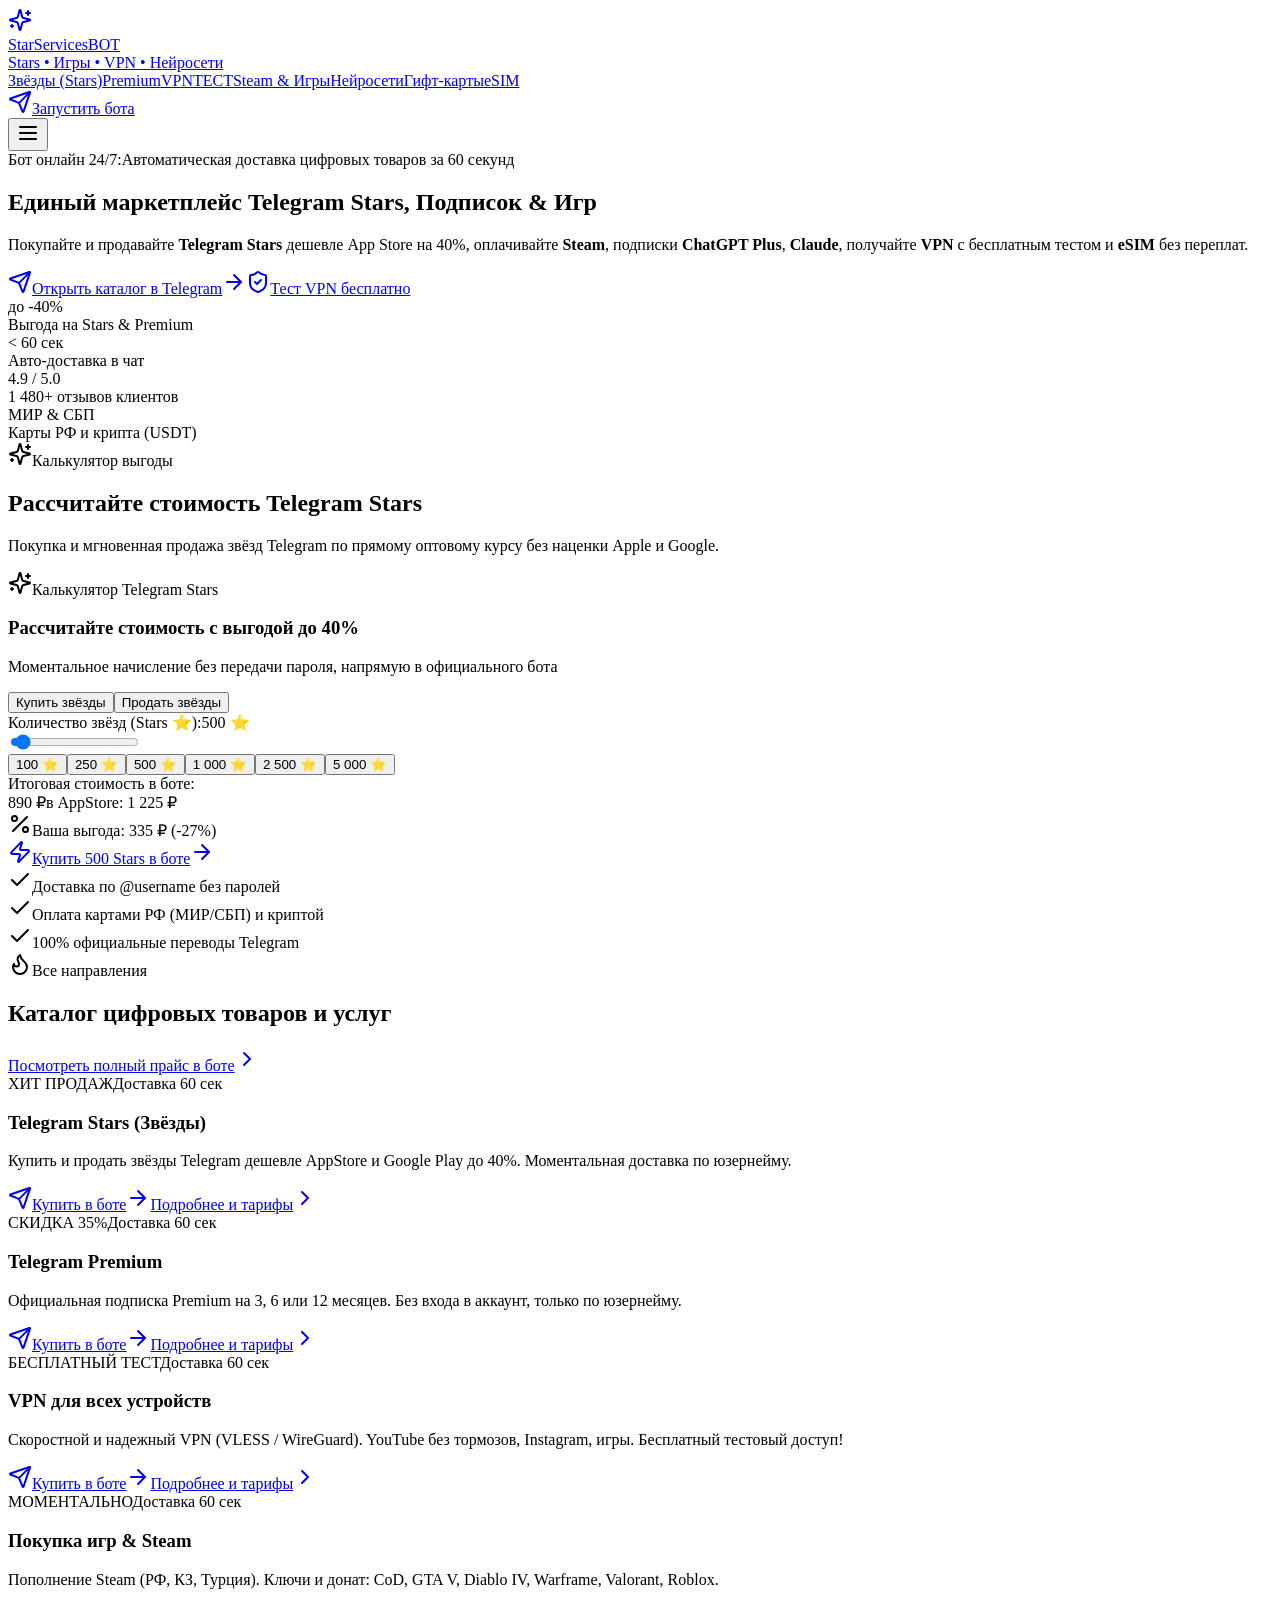
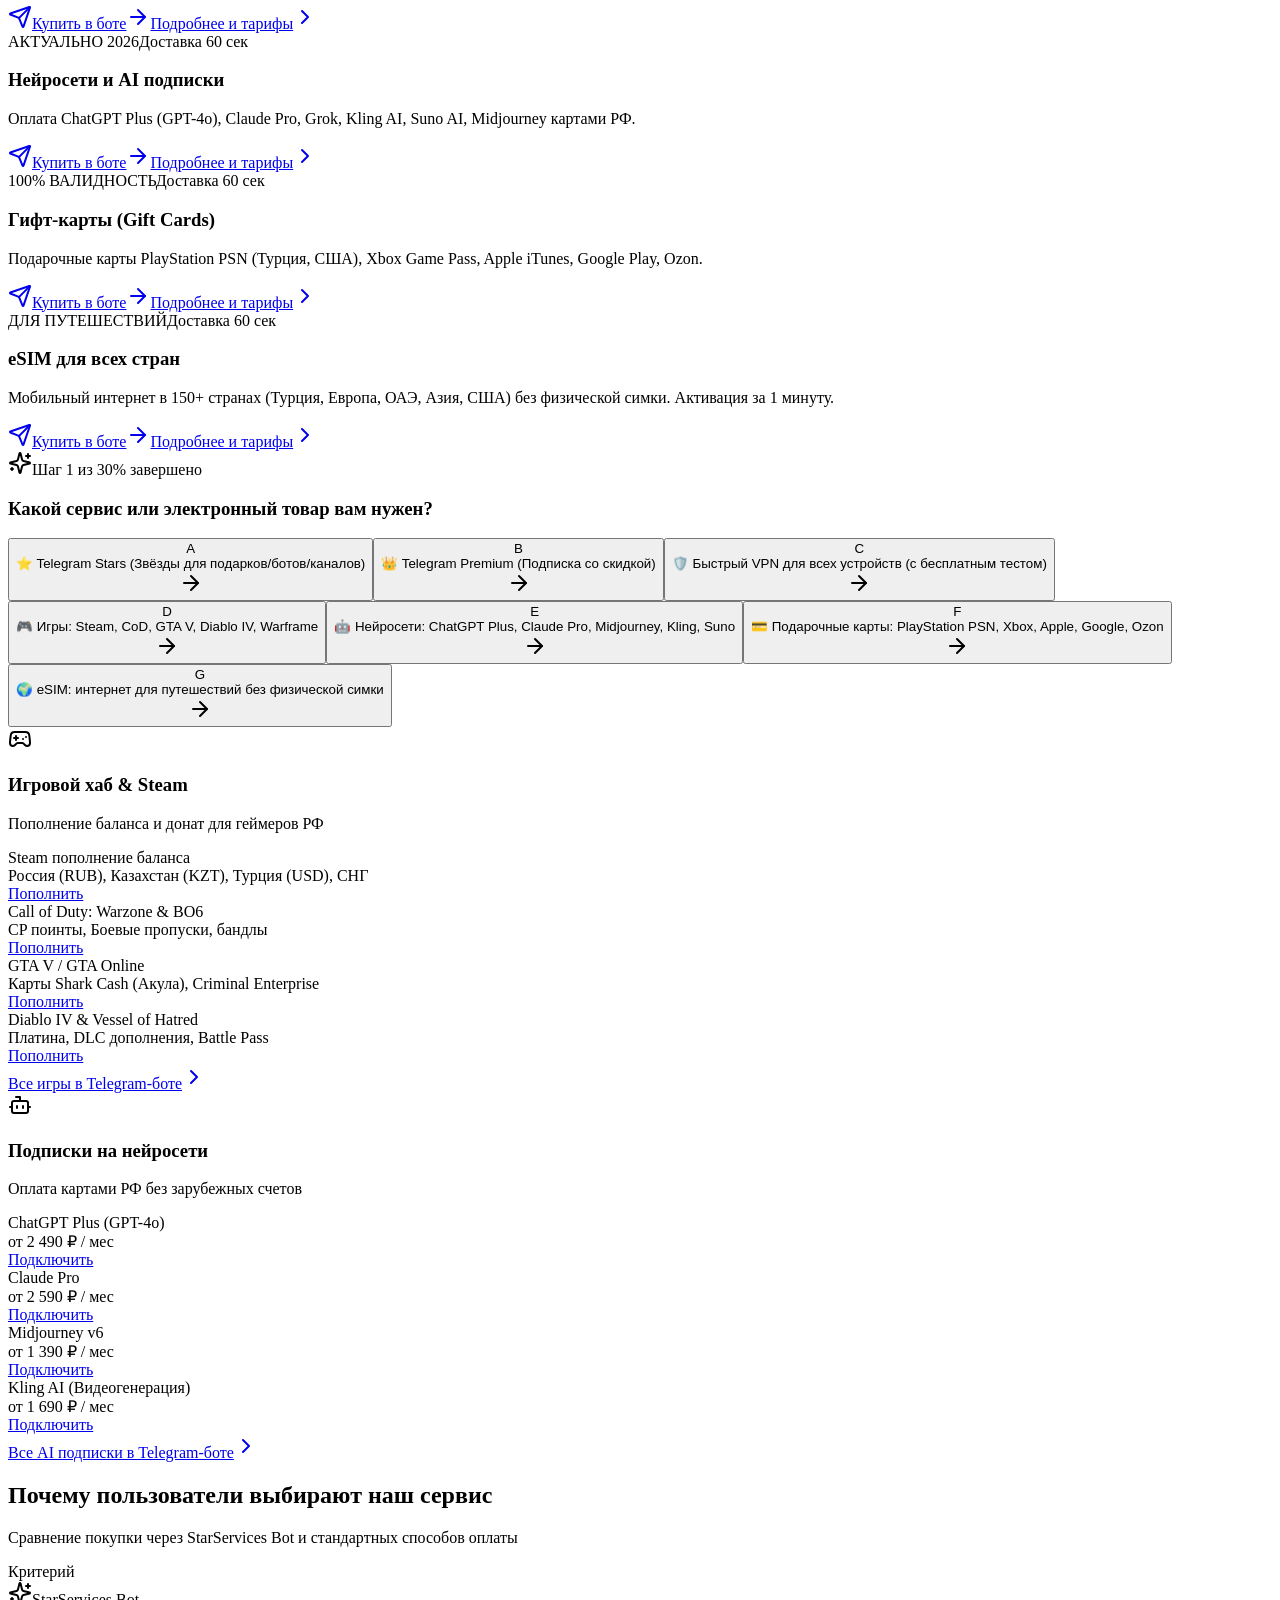
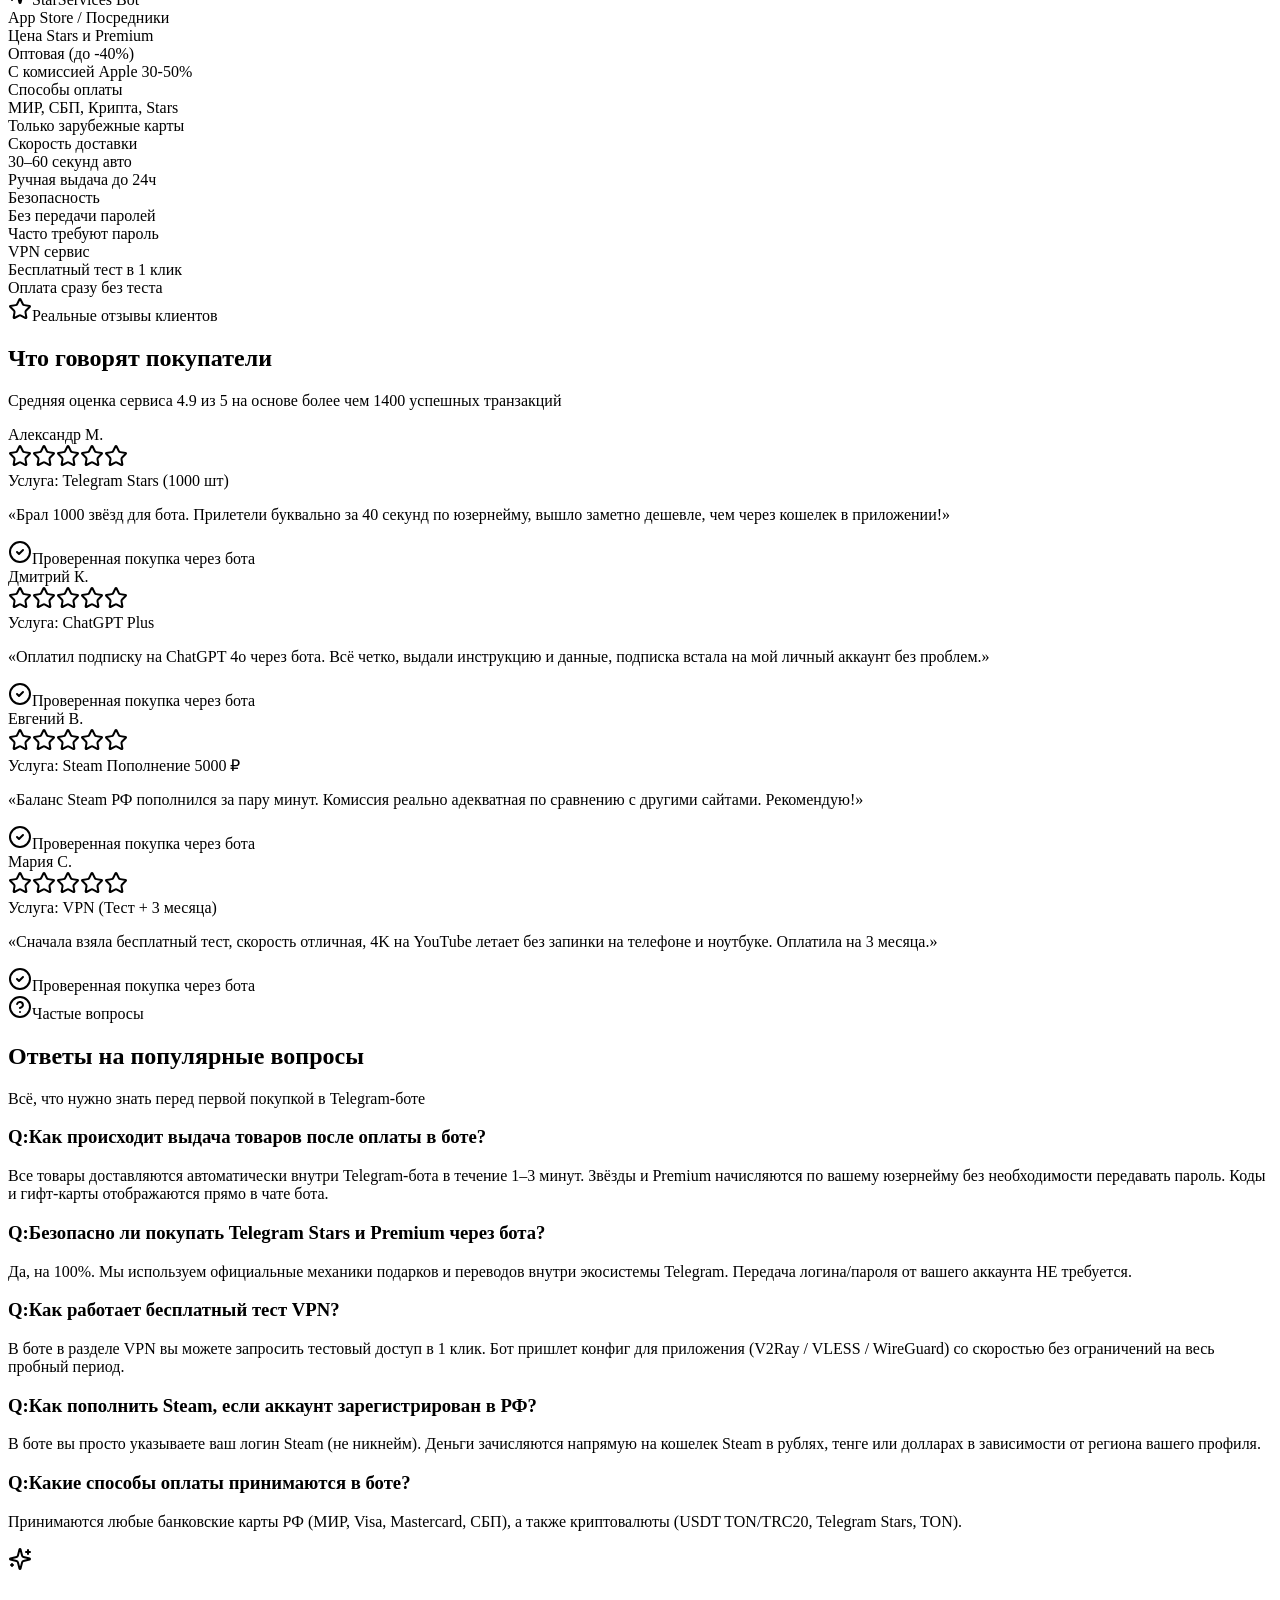
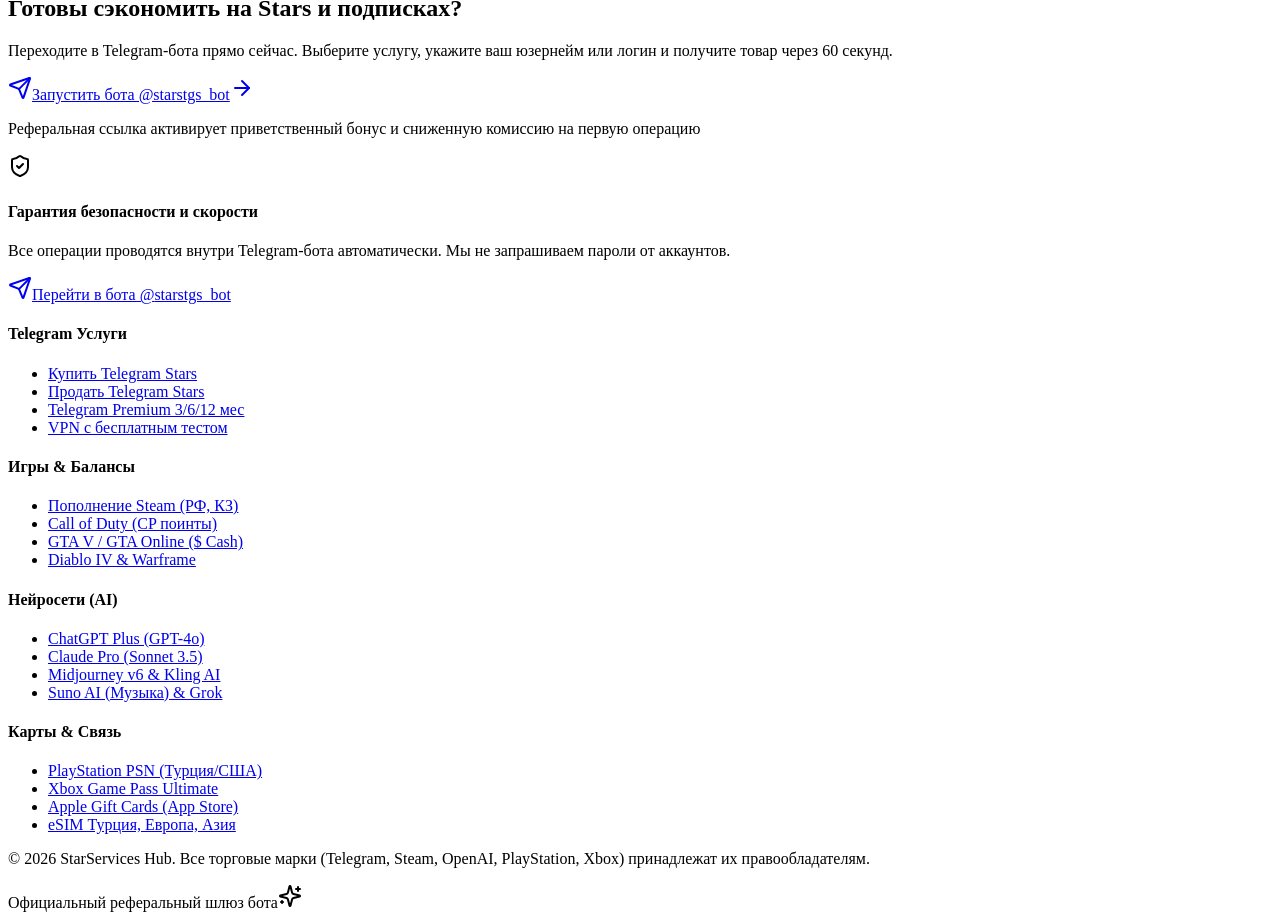
==== index.html @ 2a0a6bad "deploy: tg-stars static build" ====
<!DOCTYPE html><html lang="ru" class="dark scroll-smooth"><head><meta charSet="utf-8"/><meta name="viewport" content="width=device-width, initial-scale=1"/><link rel="stylesheet" href="/tg-stars/_next/static/css/c0e0254c7a03f6f4.css" data-precedence="next"/><link rel="preload" as="script" fetchPriority="low" href="/tg-stars/_next/static/chunks/webpack-616e068a201ad621.js"/><script src="/tg-stars/_next/static/chunks/fd9d1056-357a9aa7cf7b0906.js" async=""></script><script src="/tg-stars/_next/static/chunks/117-ec7f22888ba65abb.js" async=""></script><script src="/tg-stars/_next/static/chunks/main-app-46809da00c46561d.js" async=""></script><script src="/tg-stars/_next/static/chunks/972-ed5ec83d6b8990f7.js" async=""></script><script src="/tg-stars/_next/static/chunks/691-5ceb57ce9ce491cd.js" async=""></script><script src="/tg-stars/_next/static/chunks/app/page-08ebf11d7e2af8af.js" async=""></script><script src="/tg-stars/_next/static/chunks/app/layout-e6b9a1bbb343ea5d.js" async=""></script><title>Купить Telegram Stars (Звёзды), Premium, Steam, ChatGPT, VPN и eSIM | StarServices Bot</title><meta name="description" content="Покупка и продажа Telegram Stars со скидкой до 40%, Telegram Premium, пополнение Steam (РФ, КЗ), оплата ChatGPT Plus, Claude, скоростной VPN с бесплатным тестом, гифт-карты PSN и eSIM."/><meta name="keywords" content="купить telegram stars, телеграм звезды дешево, продать stars telegram, купить telegram premium, пополнение steam россия, оплата chatgpt plus в россии, купить claude pro, vpn с бесплатным тестом, psn карты турция, esim для путешествий"/><meta property="og:title" content="Telegram Stars, Premium, Игры, ChatGPT &amp; VPN | Официальный шлюз"/><meta property="og:description" content="Экономьте до 40% на цифровых услугах. Автоматическая доставка за 1 минуту в Telegram-боте. Оплата картами РФ (МИР/СБП) и криптой."/><meta property="og:locale" content="ru_RU"/><meta property="og:type" content="website"/><meta name="twitter:card" content="summary"/><meta name="twitter:title" content="Telegram Stars, Premium, Игры, ChatGPT &amp; VPN | Официальный шлюз"/><meta name="twitter:description" content="Экономьте до 40% на цифровых услугах. Автоматическая доставка за 1 минуту в Telegram-боте. Оплата картами РФ (МИР/СБП) и криптой."/><script type="application/ld+json">{"@context":"https://schema.org","@type":"Store","name":"StarServices Hub — Telegram Stars & Digital Goods","description":"Сервис покупки Telegram Stars, Premium, пополнения игр Steam, оплаты подписок на нейросети (ChatGPT Plus, Claude), VPN и eSIM.","url":"https://lacallela.github.io/tg-stars","currenciesAccepted":"RUB, USDT, TON","paymentAccepted":"Credit Card, MIR, SBP, Cryptocurrency","priceRange":"₽₽","aggregateRating":{"@type":"AggregateRating","ratingValue":"4.9","reviewCount":"1480"}}</script><script src="/tg-stars/_next/static/chunks/polyfills-42372ed130431b0a.js" noModule=""></script></head><body class="min-h-screen flex flex-col font-sans selection:bg-tg-blue selection:text-white"><header class="sticky top-0 z-50 bg-tg-navy/90 backdrop-blur-md border-b border-tg-border transition-all"><div class="max-w-7xl mx-auto px-4 sm:px-6 lg:px-8"><div class="flex items-center justify-between h-20"><a class="flex items-center gap-3 group" href="/tg-stars/"><div class="w-10 h-10 rounded-2xl bg-gradient-to-tr from-tg-blue to-cyan-400 flex items-center justify-center text-white shadow-lg shadow-tg-blue/25 group-hover:scale-105 transition-transform"><svg xmlns="http://www.w3.org/2000/svg" width="24" height="24" viewBox="0 0 24 24" fill="none" stroke="currentColor" stroke-width="2" stroke-linecap="round" stroke-linejoin="round" class="lucide lucide-sparkles w-5 h-5"><path d="M9.937 15.5A2 2 0 0 0 8.5 14.063l-6.135-1.582a.5.5 0 0 1 0-.962L8.5 9.936A2 2 0 0 0 9.937 8.5l1.582-6.135a.5.5 0 0 1 .963 0L14.063 8.5A2 2 0 0 0 15.5 9.937l6.135 1.581a.5.5 0 0 1 0 .964L15.5 14.063a2 2 0 0 0-1.437 1.437l-1.582 6.135a.5.5 0 0 1-.963 0z"></path><path d="M20 3v4"></path><path d="M22 5h-4"></path><path d="M4 17v2"></path><path d="M5 18H3"></path></svg></div><div><div class="font-black text-lg text-white tracking-tight leading-none flex items-center gap-1.5"><span>Star</span><span class="text-tg-accent">Services</span><span class="text-[10px] bg-star-gold text-slate-950 font-black px-1.5 py-0.2 rounded uppercase">BOT</span></div><div class="text-[11px] font-semibold text-slate-400 tracking-wide mt-1">Stars • Игры • VPN • Нейросети</div></div></a><nav class="hidden xl:flex items-center gap-6 text-xs font-bold text-slate-300"><a class="hover:text-star-amber transition flex items-center gap-1" href="/tg-stars/stars/"><span>Звёзды (Stars)</span></a><a class="hover:text-tg-accent transition flex items-center gap-1" href="/tg-stars/premium/"><span>Premium</span></a><a class="hover:text-emerald-400 transition flex items-center gap-1" href="/tg-stars/vpn/"><span>VPN</span><span class="text-[9px] bg-emerald-500/20 text-emerald-400 border border-emerald-500/30 px-1 rounded">ТЕСТ</span></a><a class="hover:text-cyan-400 transition flex items-center gap-1" href="/tg-stars/games/"><span>Steam &amp; Игры</span></a><a class="hover:text-purple-400 transition flex items-center gap-1" href="/tg-stars/ai-subscriptions/"><span>Нейросети</span></a><a class="hover:text-slate-100 transition flex items-center gap-1" href="/tg-stars/gift-cards/"><span>Гифт-карты</span></a><a class="hover:text-blue-400 transition flex items-center gap-1" href="/tg-stars/esim/"><span>eSIM</span></a></nav><div class="hidden sm:flex items-center gap-3"><a href="https://t.me/starstgs_bot?start=ref_1251456388_navbar" target="_blank" rel="noopener noreferrer" class="inline-flex items-center gap-2 px-5 py-2.5 rounded-xl bg-gradient-to-r from-tg-blue to-cyan-500 hover:from-tg-darkBlue hover:to-cyan-600 text-white font-extrabold text-xs shadow-lg shadow-tg-blue/20 transition transform hover:-translate-y-0.5 active:translate-y-0"><svg xmlns="http://www.w3.org/2000/svg" width="24" height="24" viewBox="0 0 24 24" fill="none" stroke="currentColor" stroke-width="2" stroke-linecap="round" stroke-linejoin="round" class="lucide lucide-send w-3.5 h-3.5"><path d="M14.536 21.686a.5.5 0 0 0 .937-.024l6.5-19a.496.496 0 0 0-.635-.635l-19 6.5a.5.5 0 0 0-.024.937l7.93 3.18a2 2 0 0 1 1.112 1.11z"></path><path d="m21.854 2.147-10.94 10.939"></path></svg><span>Запустить бота</span></a></div><div class="xl:hidden flex items-center"><button class="p-2 rounded-xl text-slate-400 hover:text-white hover:bg-tg-surface transition" aria-label="Toggle menu"><svg xmlns="http://www.w3.org/2000/svg" width="24" height="24" viewBox="0 0 24 24" fill="none" stroke="currentColor" stroke-width="2" stroke-linecap="round" stroke-linejoin="round" class="lucide lucide-menu w-6 h-6"><line x1="4" x2="20" y1="12" y2="12"></line><line x1="4" x2="20" y1="6" y2="6"></line><line x1="4" x2="20" y1="18" y2="18"></line></svg></button></div></div></div></header><main class="flex-1"><div class="relative overflow-hidden"><script type="application/ld+json">{"@context":"https://schema.org","@type":"FAQPage","mainEntity":[{"@type":"Question","name":"Как происходит выдача товаров после оплаты в боте?","acceptedAnswer":{"@type":"Answer","text":"Все товары доставляются автоматически внутри Telegram-бота в течение 1–3 минут. Звёзды и Premium начисляются по вашему юзернейму без необходимости передавать пароль. Коды и гифт-карты отображаются прямо в чате бота."}},{"@type":"Question","name":"Безопасно ли покупать Telegram Stars и Premium через бота?","acceptedAnswer":{"@type":"Answer","text":"Да, на 100%. Мы используем официальные механики подарков и переводов внутри экосистемы Telegram. Передача логина/пароля от вашего аккаунта НЕ требуется."}},{"@type":"Question","name":"Как работает бесплатный тест VPN?","acceptedAnswer":{"@type":"Answer","text":"В боте в разделе VPN вы можете запросить тестовый доступ в 1 клик. Бот пришлет конфиг для приложения (V2Ray / VLESS / WireGuard) со скоростью без ограничений на весь пробный период."}},{"@type":"Question","name":"Как пополнить Steam, если аккаунт зарегистрирован в РФ?","acceptedAnswer":{"@type":"Answer","text":"В боте вы просто указываете ваш логин Steam (не никнейм). Деньги зачисляются напрямую на кошелек Steam в рублях, тенге или долларах в зависимости от региона вашего профиля."}},{"@type":"Question","name":"Какие способы оплаты принимаются в боте?","acceptedAnswer":{"@type":"Answer","text":"Принимаются любые банковские карты РФ (МИР, Visa, Mastercard, СБП), а также криптовалюты (USDT TON/TRC20, Telegram Stars, TON)."}}]}</script><div class="absolute top-0 left-1/2 -translate-x-1/2 w-[800px] h-[500px] bg-gradient-to-b from-tg-blue/20 via-purple-600/10 to-transparent blur-3xl pointer-events-none -z-10"></div><div class="absolute top-[800px] right-0 w-[500px] h-[500px] bg-amber-500/10 blur-3xl pointer-events-none -z-10"></div><section class="pt-12 pb-16 md:pt-20 md:pb-24 border-b border-tg-border/50"><div class="container mx-auto px-4 text-center max-w-4xl"><div class="inline-flex items-center gap-2 px-4 py-1.5 rounded-full bg-tg-surface border border-tg-border text-xs md:text-sm text-slate-300 mb-6 shadow-inner animate-pulse"><span class="flex h-2 w-2 rounded-full bg-emerald-400"></span><span class="font-semibold text-emerald-400">Бот онлайн 24/7:</span><span>Автоматическая доставка цифровых товаров за 60 секунд</span></div><h1 class="text-3xl sm:text-4xl md:text-6xl font-extrabold tracking-tight text-white mb-6 leading-tight">Единый маркетплейс<!-- --> <span class="text-transparent bg-clip-text bg-gradient-to-r from-tg-blue via-sky-400 to-amber-400">Telegram Stars, Подписок &amp; Игр</span></h1><p class="text-base sm:text-lg md:text-xl text-slate-300 mb-8 max-w-2xl mx-auto leading-relaxed">Покупайте и продавайте <strong>Telegram Stars</strong> дешевле App Store на 40%, оплачивайте <strong>Steam</strong>, подписки <strong>ChatGPT Plus</strong>, <strong>Claude</strong>, получайте <strong>VPN</strong> с бесплатным тестом и <strong>eSIM</strong> без переплат.</p><div class="flex flex-col sm:flex-row items-center justify-center gap-4 mb-12"><a href="https://t.me/starstgs_bot?start=ref_1251456388_main_hero" target="_blank" rel="noopener noreferrer" class="w-full sm:w-auto inline-flex items-center justify-center gap-3 px-8 py-4 rounded-xl font-bold text-white bg-gradient-to-r from-tg-blue to-blue-600 hover:from-blue-500 hover:to-blue-700 shadow-xl shadow-tg-blue/25 hover:shadow-tg-blue/40 transition-all hover:scale-[1.02] text-lg"><svg xmlns="http://www.w3.org/2000/svg" width="24" height="24" viewBox="0 0 24 24" fill="none" stroke="currentColor" stroke-width="2" stroke-linecap="round" stroke-linejoin="round" class="lucide lucide-send w-5 h-5"><path d="M14.536 21.686a.5.5 0 0 0 .937-.024l6.5-19a.496.496 0 0 0-.635-.635l-19 6.5a.5.5 0 0 0-.024.937l7.93 3.18a2 2 0 0 1 1.112 1.11z"></path><path d="m21.854 2.147-10.94 10.939"></path></svg><span>Открыть каталог в Telegram</span><svg xmlns="http://www.w3.org/2000/svg" width="24" height="24" viewBox="0 0 24 24" fill="none" stroke="currentColor" stroke-width="2" stroke-linecap="round" stroke-linejoin="round" class="lucide lucide-arrow-right w-5 h-5 ml-1"><path d="M5 12h14"></path><path d="m12 5 7 7-7 7"></path></svg></a><a href="https://t.me/starstgs_bot?start=ref_1251456388_main_vpn_test" target="_blank" rel="noopener noreferrer" class="w-full sm:w-auto inline-flex items-center justify-center gap-2 px-6 py-4 rounded-xl font-medium text-slate-200 bg-tg-surface hover:bg-tg-card border border-tg-border hover:border-emerald-500/50 transition-all"><svg xmlns="http://www.w3.org/2000/svg" width="24" height="24" viewBox="0 0 24 24" fill="none" stroke="currentColor" stroke-width="2" stroke-linecap="round" stroke-linejoin="round" class="lucide lucide-shield-check w-5 h-5 text-emerald-400"><path d="M20 13c0 5-3.5 7.5-7.66 8.95a1 1 0 0 1-.67-.01C7.5 20.5 4 18 4 13V6a1 1 0 0 1 1-1c2 0 4.5-1.2 6.24-2.72a1.17 1.17 0 0 1 1.52 0C14.51 3.81 17 5 19 5a1 1 0 0 1 1 1z"></path><path d="m9 12 2 2 4-4"></path></svg><span>Тест VPN бесплатно</span></a></div><div class="grid grid-cols-2 md:grid-cols-4 gap-4 max-w-3xl mx-auto pt-6 border-t border-tg-border/50 text-left"><div class="p-3 bg-tg-surface/60 rounded-xl border border-tg-border/40"><div class="text-2xl font-bold text-white mb-0.5">до -40%</div><div class="text-xs text-slate-400">Выгода на Stars &amp; Premium</div></div><div class="p-3 bg-tg-surface/60 rounded-xl border border-tg-border/40"><div class="text-2xl font-bold text-emerald-400 mb-0.5">&lt; 60 сек</div><div class="text-xs text-slate-400">Авто-доставка в чат</div></div><div class="p-3 bg-tg-surface/60 rounded-xl border border-tg-border/40"><div class="text-2xl font-bold text-amber-400 mb-0.5">4.9 / 5.0</div><div class="text-xs text-slate-400">1 480+ отзывов клиентов</div></div><div class="p-3 bg-tg-surface/60 rounded-xl border border-tg-border/40"><div class="text-2xl font-bold text-sky-400 mb-0.5">МИР &amp; СБП</div><div class="text-xs text-slate-400">Карты РФ и крипта (USDT)</div></div></div></div></section><section id="stars-calculator" class="py-16 md:py-20 container mx-auto px-4"><div class="text-center max-w-2xl mx-auto mb-10"><div class="inline-flex items-center gap-1.5 px-3 py-1 rounded-full bg-amber-500/10 text-amber-400 text-xs font-semibold mb-3"><svg xmlns="http://www.w3.org/2000/svg" width="24" height="24" viewBox="0 0 24 24" fill="none" stroke="currentColor" stroke-width="2" stroke-linecap="round" stroke-linejoin="round" class="lucide lucide-sparkles w-3.5 h-3.5"><path d="M9.937 15.5A2 2 0 0 0 8.5 14.063l-6.135-1.582a.5.5 0 0 1 0-.962L8.5 9.936A2 2 0 0 0 9.937 8.5l1.582-6.135a.5.5 0 0 1 .963 0L14.063 8.5A2 2 0 0 0 15.5 9.937l6.135 1.581a.5.5 0 0 1 0 .964L15.5 14.063a2 2 0 0 0-1.437 1.437l-1.582 6.135a.5.5 0 0 1-.963 0z"></path><path d="M20 3v4"></path><path d="M22 5h-4"></path><path d="M4 17v2"></path><path d="M5 18H3"></path></svg><span>Калькулятор выгоды</span></div><h2 class="text-2xl md:text-4xl font-bold text-white mb-3">Рассчитайте стоимость Telegram Stars</h2><p class="text-sm md:text-base text-slate-400">Покупка и мгновенная продажа звёзд Telegram по прямому оптовому курсу без наценки Apple и Google.</p></div><div class="bg-tg-surface/90 backdrop-blur-xl border border-tg-border rounded-3xl p-6 sm:p-10 shadow-2xl relative overflow-hidden"><div class="absolute -top-24 -right-24 w-80 h-80 bg-star-gold/10 rounded-full blur-3xl pointer-events-none"></div><div class="absolute -bottom-24 -left-24 w-80 h-80 bg-tg-accent/10 rounded-full blur-3xl pointer-events-none"></div><div class="relative z-10 space-y-8"><div class="flex flex-col sm:flex-row sm:items-center justify-between gap-4 border-b border-tg-border pb-6"><div><div class="inline-flex items-center gap-1.5 px-3 py-1 rounded-full bg-star-gold/15 border border-star-gold/30 text-star-amber text-xs font-bold mb-2"><svg xmlns="http://www.w3.org/2000/svg" width="24" height="24" viewBox="0 0 24 24" fill="none" stroke="currentColor" stroke-width="2" stroke-linecap="round" stroke-linejoin="round" class="lucide lucide-sparkles w-3.5 h-3.5"><path d="M9.937 15.5A2 2 0 0 0 8.5 14.063l-6.135-1.582a.5.5 0 0 1 0-.962L8.5 9.936A2 2 0 0 0 9.937 8.5l1.582-6.135a.5.5 0 0 1 .963 0L14.063 8.5A2 2 0 0 0 15.5 9.937l6.135 1.581a.5.5 0 0 1 0 .964L15.5 14.063a2 2 0 0 0-1.437 1.437l-1.582 6.135a.5.5 0 0 1-.963 0z"></path><path d="M20 3v4"></path><path d="M22 5h-4"></path><path d="M4 17v2"></path><path d="M5 18H3"></path></svg>Калькулятор Telegram Stars</div><h3 class="text-xl sm:text-2xl font-black text-white">Рассчитайте стоимость с выгодой до 40%</h3><p class="text-xs text-slate-400 mt-1">Моментальное начисление без передачи пароля, напрямую в официального бота</p></div><div class="inline-flex bg-tg-navy p-1 rounded-2xl border border-tg-border self-start sm:self-auto"><button class="px-4 py-2 rounded-xl text-xs font-bold transition bg-tg-blue text-white shadow-md shadow-tg-blue/20">Купить звёзды</button><button class="px-4 py-2 rounded-xl text-xs font-bold transition text-slate-400 hover:text-white">Продать звёзды</button></div></div><div class="space-y-4"><div class="flex items-center justify-between text-xs font-bold text-slate-400"><span>Количество звёзд (Stars ⭐):</span><span class="text-white font-mono text-sm">500<!-- --> ⭐</span></div><div class="relative"><input type="range" min="50" max="10000" step="50" class="w-full h-3 bg-tg-navy rounded-lg appearance-none cursor-pointer accent-star-gold" value="500"/></div><div class="flex flex-wrap gap-2 pt-2"><button class="px-3 py-1.5 rounded-xl text-xs font-bold border transition bg-tg-navy border-tg-border text-slate-300 hover:border-slate-500">100<!-- --> ⭐</button><button class="px-3 py-1.5 rounded-xl text-xs font-bold border transition bg-tg-navy border-tg-border text-slate-300 hover:border-slate-500">250<!-- --> ⭐</button><button class="px-3 py-1.5 rounded-xl text-xs font-bold border transition bg-star-gold/20 border-star-gold text-star-amber">500<!-- --> ⭐</button><button class="px-3 py-1.5 rounded-xl text-xs font-bold border transition bg-tg-navy border-tg-border text-slate-300 hover:border-slate-500">1 000<!-- --> ⭐</button><button class="px-3 py-1.5 rounded-xl text-xs font-bold border transition bg-tg-navy border-tg-border text-slate-300 hover:border-slate-500">2 500<!-- --> ⭐</button><button class="px-3 py-1.5 rounded-xl text-xs font-bold border transition bg-tg-navy border-tg-border text-slate-300 hover:border-slate-500">5 000<!-- --> ⭐</button></div></div><div class="bg-tg-navy rounded-2xl p-5 border border-tg-border flex flex-col sm:flex-row sm:items-center justify-between gap-4"><div><span class="text-xs text-slate-400 block">Итоговая стоимость в боте:</span><div class="flex items-baseline gap-2 mt-1"><span class="text-3xl sm:text-4xl font-black text-white">890<!-- --> ₽</span><span class="text-xs text-slate-400 line-through">в AppStore: <!-- -->1 225<!-- --> ₽</span></div><div class="inline-flex items-center gap-1.5 text-xs font-bold text-emerald-400 bg-emerald-500/10 border border-emerald-500/20 px-2.5 py-0.5 rounded-full mt-2"><svg xmlns="http://www.w3.org/2000/svg" width="24" height="24" viewBox="0 0 24 24" fill="none" stroke="currentColor" stroke-width="2" stroke-linecap="round" stroke-linejoin="round" class="lucide lucide-percent w-3.5 h-3.5"><line x1="19" x2="5" y1="5" y2="19"></line><circle cx="6.5" cy="6.5" r="2.5"></circle><circle cx="17.5" cy="17.5" r="2.5"></circle></svg>Ваша выгода: <!-- -->335<!-- --> ₽ (-<!-- -->27<!-- -->%)</div></div><a href="https://t.me/starstgs_bot?start=ref_1251456388_stars_500" target="_blank" rel="noopener noreferrer" class="inline-flex items-center justify-center gap-2 px-6 py-4 rounded-xl bg-gradient-to-r from-tg-blue to-cyan-500 hover:from-tg-darkBlue hover:to-cyan-600 text-white font-extrabold text-sm shadow-xl shadow-tg-blue/25 transition transform hover:-translate-y-0.5 active:translate-y-0 flex-shrink-0"><svg xmlns="http://www.w3.org/2000/svg" width="24" height="24" viewBox="0 0 24 24" fill="none" stroke="currentColor" stroke-width="2" stroke-linecap="round" stroke-linejoin="round" class="lucide lucide-zap w-4 h-4 fill-white"><path d="M4 14a1 1 0 0 1-.78-1.63l9.9-10.2a.5.5 0 0 1 .86.46l-1.92 6.02A1 1 0 0 0 13 10h7a1 1 0 0 1 .78 1.63l-9.9 10.2a.5.5 0 0 1-.86-.46l1.92-6.02A1 1 0 0 0 11 14z"></path></svg><span>Купить 500 Stars в боте</span><svg xmlns="http://www.w3.org/2000/svg" width="24" height="24" viewBox="0 0 24 24" fill="none" stroke="currentColor" stroke-width="2" stroke-linecap="round" stroke-linejoin="round" class="lucide lucide-arrow-right w-4 h-4"><path d="M5 12h14"></path><path d="m12 5 7 7-7 7"></path></svg></a></div><div class="grid grid-cols-1 sm:grid-cols-3 gap-3 pt-2 text-[11px] text-slate-400"><div class="flex items-center gap-2"><svg xmlns="http://www.w3.org/2000/svg" width="24" height="24" viewBox="0 0 24 24" fill="none" stroke="currentColor" stroke-width="2" stroke-linecap="round" stroke-linejoin="round" class="lucide lucide-check w-4 h-4 text-emerald-400 flex-shrink-0"><path d="M20 6 9 17l-5-5"></path></svg><span>Доставка по @username без паролей</span></div><div class="flex items-center gap-2"><svg xmlns="http://www.w3.org/2000/svg" width="24" height="24" viewBox="0 0 24 24" fill="none" stroke="currentColor" stroke-width="2" stroke-linecap="round" stroke-linejoin="round" class="lucide lucide-check w-4 h-4 text-emerald-400 flex-shrink-0"><path d="M20 6 9 17l-5-5"></path></svg><span>Оплата картами РФ (МИР/СБП) и криптой</span></div><div class="flex items-center gap-2"><svg xmlns="http://www.w3.org/2000/svg" width="24" height="24" viewBox="0 0 24 24" fill="none" stroke="currentColor" stroke-width="2" stroke-linecap="round" stroke-linejoin="round" class="lucide lucide-check w-4 h-4 text-emerald-400 flex-shrink-0"><path d="M20 6 9 17l-5-5"></path></svg><span>100% официальные переводы Telegram</span></div></div></div></div></section><section class="py-16 bg-tg-navy/40 border-y border-tg-border/50"><div class="container mx-auto px-4"><div class="flex flex-col md:flex-row md:items-end justify-between mb-12"><div><div class="inline-flex items-center gap-1.5 px-3 py-1 rounded-full bg-tg-blue/10 text-tg-blue text-xs font-semibold mb-3"><svg xmlns="http://www.w3.org/2000/svg" width="24" height="24" viewBox="0 0 24 24" fill="none" stroke="currentColor" stroke-width="2" stroke-linecap="round" stroke-linejoin="round" class="lucide lucide-flame w-3.5 h-3.5"><path d="M8.5 14.5A2.5 2.5 0 0 0 11 12c0-1.38-.5-2-1-3-1.072-2.143-.224-4.054 2-6 .5 2.5 2 4.9 4 6.5 2 1.6 3 3.5 3 5.5a7 7 0 1 1-14 0c0-1.153.433-2.294 1-3a2.5 2.5 0 0 0 2.5 2.5z"></path></svg><span>Все направления</span></div><h2 class="text-2xl md:text-4xl font-bold text-white">Каталог цифровых товаров и услуг</h2></div><a href="https://t.me/starstgs_bot?start=ref_1251456388_main_catalog" target="_blank" rel="noopener noreferrer" class="inline-flex items-center gap-2 text-tg-blue hover:text-sky-300 font-medium text-sm mt-4 md:mt-0 transition-colors"><span>Посмотреть полный прайс в боте</span><svg xmlns="http://www.w3.org/2000/svg" width="24" height="24" viewBox="0 0 24 24" fill="none" stroke="currentColor" stroke-width="2" stroke-linecap="round" stroke-linejoin="round" class="lucide lucide-chevron-right w-4 h-4"><path d="m9 18 6-6-6-6"></path></svg></a></div><div class="grid grid-cols-1 md:grid-cols-2 lg:grid-cols-3 gap-6"><div class="bg-tg-surface hover:bg-tg-card border border-tg-border hover:border-tg-blue/50 rounded-2xl p-6 transition-all duration-200 flex flex-col justify-between group"><div><div class="flex items-center justify-between mb-4"><span class="text-xs font-bold px-2.5 py-1 rounded-md bg-tg-blue/15 text-sky-300 border border-tg-blue/20">ХИТ ПРОДАЖ</span><span class="text-xs text-slate-400 group-hover:text-tg-blue transition-colors">Доставка 60 сек</span></div><h3 class="text-xl font-bold text-white group-hover:text-sky-300 transition-colors mb-2">Telegram Stars (Звёзды)</h3><p class="text-sm text-slate-300 mb-6 leading-relaxed">Купить и продать звёзды Telegram дешевле AppStore и Google Play до 40%. Моментальная доставка по юзернейму.</p></div><div class="space-y-3 pt-4 border-t border-tg-border/40"><a href="https://t.me/starstgs_bot?start=ref_1251456388_cat_stars" target="_blank" rel="noopener noreferrer" class="w-full inline-flex items-center justify-center gap-2 py-2.5 px-4 rounded-xl bg-tg-blue hover:bg-blue-600 text-white font-semibold text-sm transition-all shadow-md shadow-tg-blue/20"><svg xmlns="http://www.w3.org/2000/svg" width="24" height="24" viewBox="0 0 24 24" fill="none" stroke="currentColor" stroke-width="2" stroke-linecap="round" stroke-linejoin="round" class="lucide lucide-send w-4 h-4"><path d="M14.536 21.686a.5.5 0 0 0 .937-.024l6.5-19a.496.496 0 0 0-.635-.635l-19 6.5a.5.5 0 0 0-.024.937l7.93 3.18a2 2 0 0 1 1.112 1.11z"></path><path d="m21.854 2.147-10.94 10.939"></path></svg><span>Купить в боте</span><svg xmlns="http://www.w3.org/2000/svg" width="24" height="24" viewBox="0 0 24 24" fill="none" stroke="currentColor" stroke-width="2" stroke-linecap="round" stroke-linejoin="round" class="lucide lucide-arrow-right w-4 h-4"><path d="M5 12h14"></path><path d="m12 5 7 7-7 7"></path></svg></a><a class="w-full inline-flex items-center justify-center gap-1.5 py-2 px-4 rounded-xl bg-tg-card/60 hover:bg-tg-card text-slate-300 hover:text-white text-xs font-medium border border-tg-border transition-colors" href="/tg-stars/stars/"><span>Подробнее и тарифы</span><svg xmlns="http://www.w3.org/2000/svg" width="24" height="24" viewBox="0 0 24 24" fill="none" stroke="currentColor" stroke-width="2" stroke-linecap="round" stroke-linejoin="round" class="lucide lucide-chevron-right w-3.5 h-3.5 text-slate-400"><path d="m9 18 6-6-6-6"></path></svg></a></div></div><div class="bg-tg-surface hover:bg-tg-card border border-tg-border hover:border-tg-blue/50 rounded-2xl p-6 transition-all duration-200 flex flex-col justify-between group"><div><div class="flex items-center justify-between mb-4"><span class="text-xs font-bold px-2.5 py-1 rounded-md bg-tg-blue/15 text-sky-300 border border-tg-blue/20">СКИДКА 35%</span><span class="text-xs text-slate-400 group-hover:text-tg-blue transition-colors">Доставка 60 сек</span></div><h3 class="text-xl font-bold text-white group-hover:text-sky-300 transition-colors mb-2">Telegram Premium</h3><p class="text-sm text-slate-300 mb-6 leading-relaxed">Официальная подписка Premium на 3, 6 или 12 месяцев. Без входа в аккаунт, только по юзернейму.</p></div><div class="space-y-3 pt-4 border-t border-tg-border/40"><a href="https://t.me/starstgs_bot?start=ref_1251456388_cat_premium" target="_blank" rel="noopener noreferrer" class="w-full inline-flex items-center justify-center gap-2 py-2.5 px-4 rounded-xl bg-tg-blue hover:bg-blue-600 text-white font-semibold text-sm transition-all shadow-md shadow-tg-blue/20"><svg xmlns="http://www.w3.org/2000/svg" width="24" height="24" viewBox="0 0 24 24" fill="none" stroke="currentColor" stroke-width="2" stroke-linecap="round" stroke-linejoin="round" class="lucide lucide-send w-4 h-4"><path d="M14.536 21.686a.5.5 0 0 0 .937-.024l6.5-19a.496.496 0 0 0-.635-.635l-19 6.5a.5.5 0 0 0-.024.937l7.93 3.18a2 2 0 0 1 1.112 1.11z"></path><path d="m21.854 2.147-10.94 10.939"></path></svg><span>Купить в боте</span><svg xmlns="http://www.w3.org/2000/svg" width="24" height="24" viewBox="0 0 24 24" fill="none" stroke="currentColor" stroke-width="2" stroke-linecap="round" stroke-linejoin="round" class="lucide lucide-arrow-right w-4 h-4"><path d="M5 12h14"></path><path d="m12 5 7 7-7 7"></path></svg></a><a class="w-full inline-flex items-center justify-center gap-1.5 py-2 px-4 rounded-xl bg-tg-card/60 hover:bg-tg-card text-slate-300 hover:text-white text-xs font-medium border border-tg-border transition-colors" href="/tg-stars/premium/"><span>Подробнее и тарифы</span><svg xmlns="http://www.w3.org/2000/svg" width="24" height="24" viewBox="0 0 24 24" fill="none" stroke="currentColor" stroke-width="2" stroke-linecap="round" stroke-linejoin="round" class="lucide lucide-chevron-right w-3.5 h-3.5 text-slate-400"><path d="m9 18 6-6-6-6"></path></svg></a></div></div><div class="bg-tg-surface hover:bg-tg-card border border-tg-border hover:border-tg-blue/50 rounded-2xl p-6 transition-all duration-200 flex flex-col justify-between group"><div><div class="flex items-center justify-between mb-4"><span class="text-xs font-bold px-2.5 py-1 rounded-md bg-tg-blue/15 text-sky-300 border border-tg-blue/20">БЕСПЛАТНЫЙ ТЕСТ</span><span class="text-xs text-slate-400 group-hover:text-tg-blue transition-colors">Доставка 60 сек</span></div><h3 class="text-xl font-bold text-white group-hover:text-sky-300 transition-colors mb-2">VPN для всех устройств</h3><p class="text-sm text-slate-300 mb-6 leading-relaxed">Скоростной и надежный VPN (VLESS / WireGuard). YouTube без тормозов, Instagram, игры. Бесплатный тестовый доступ!</p></div><div class="space-y-3 pt-4 border-t border-tg-border/40"><a href="https://t.me/starstgs_bot?start=ref_1251456388_cat_vpn" target="_blank" rel="noopener noreferrer" class="w-full inline-flex items-center justify-center gap-2 py-2.5 px-4 rounded-xl bg-tg-blue hover:bg-blue-600 text-white font-semibold text-sm transition-all shadow-md shadow-tg-blue/20"><svg xmlns="http://www.w3.org/2000/svg" width="24" height="24" viewBox="0 0 24 24" fill="none" stroke="currentColor" stroke-width="2" stroke-linecap="round" stroke-linejoin="round" class="lucide lucide-send w-4 h-4"><path d="M14.536 21.686a.5.5 0 0 0 .937-.024l6.5-19a.496.496 0 0 0-.635-.635l-19 6.5a.5.5 0 0 0-.024.937l7.93 3.18a2 2 0 0 1 1.112 1.11z"></path><path d="m21.854 2.147-10.94 10.939"></path></svg><span>Купить в боте</span><svg xmlns="http://www.w3.org/2000/svg" width="24" height="24" viewBox="0 0 24 24" fill="none" stroke="currentColor" stroke-width="2" stroke-linecap="round" stroke-linejoin="round" class="lucide lucide-arrow-right w-4 h-4"><path d="M5 12h14"></path><path d="m12 5 7 7-7 7"></path></svg></a><a class="w-full inline-flex items-center justify-center gap-1.5 py-2 px-4 rounded-xl bg-tg-card/60 hover:bg-tg-card text-slate-300 hover:text-white text-xs font-medium border border-tg-border transition-colors" href="/tg-stars/vpn/"><span>Подробнее и тарифы</span><svg xmlns="http://www.w3.org/2000/svg" width="24" height="24" viewBox="0 0 24 24" fill="none" stroke="currentColor" stroke-width="2" stroke-linecap="round" stroke-linejoin="round" class="lucide lucide-chevron-right w-3.5 h-3.5 text-slate-400"><path d="m9 18 6-6-6-6"></path></svg></a></div></div><div class="bg-tg-surface hover:bg-tg-card border border-tg-border hover:border-tg-blue/50 rounded-2xl p-6 transition-all duration-200 flex flex-col justify-between group"><div><div class="flex items-center justify-between mb-4"><span class="text-xs font-bold px-2.5 py-1 rounded-md bg-tg-blue/15 text-sky-300 border border-tg-blue/20">МОМЕНТАЛЬНО</span><span class="text-xs text-slate-400 group-hover:text-tg-blue transition-colors">Доставка 60 сек</span></div><h3 class="text-xl font-bold text-white group-hover:text-sky-300 transition-colors mb-2">Покупка игр &amp; Steam</h3><p class="text-sm text-slate-300 mb-6 leading-relaxed">Пополнение Steam (РФ, КЗ, Турция). Ключи и донат: CoD, GTA V, Diablo IV, Warframe, Valorant, Roblox.</p></div><div class="space-y-3 pt-4 border-t border-tg-border/40"><a href="https://t.me/starstgs_bot?start=ref_1251456388_cat_games" target="_blank" rel="noopener noreferrer" class="w-full inline-flex items-center justify-center gap-2 py-2.5 px-4 rounded-xl bg-tg-blue hover:bg-blue-600 text-white font-semibold text-sm transition-all shadow-md shadow-tg-blue/20"><svg xmlns="http://www.w3.org/2000/svg" width="24" height="24" viewBox="0 0 24 24" fill="none" stroke="currentColor" stroke-width="2" stroke-linecap="round" stroke-linejoin="round" class="lucide lucide-send w-4 h-4"><path d="M14.536 21.686a.5.5 0 0 0 .937-.024l6.5-19a.496.496 0 0 0-.635-.635l-19 6.5a.5.5 0 0 0-.024.937l7.93 3.18a2 2 0 0 1 1.112 1.11z"></path><path d="m21.854 2.147-10.94 10.939"></path></svg><span>Купить в боте</span><svg xmlns="http://www.w3.org/2000/svg" width="24" height="24" viewBox="0 0 24 24" fill="none" stroke="currentColor" stroke-width="2" stroke-linecap="round" stroke-linejoin="round" class="lucide lucide-arrow-right w-4 h-4"><path d="M5 12h14"></path><path d="m12 5 7 7-7 7"></path></svg></a><a class="w-full inline-flex items-center justify-center gap-1.5 py-2 px-4 rounded-xl bg-tg-card/60 hover:bg-tg-card text-slate-300 hover:text-white text-xs font-medium border border-tg-border transition-colors" href="/tg-stars/games/"><span>Подробнее и тарифы</span><svg xmlns="http://www.w3.org/2000/svg" width="24" height="24" viewBox="0 0 24 24" fill="none" stroke="currentColor" stroke-width="2" stroke-linecap="round" stroke-linejoin="round" class="lucide lucide-chevron-right w-3.5 h-3.5 text-slate-400"><path d="m9 18 6-6-6-6"></path></svg></a></div></div><div class="bg-tg-surface hover:bg-tg-card border border-tg-border hover:border-tg-blue/50 rounded-2xl p-6 transition-all duration-200 flex flex-col justify-between group"><div><div class="flex items-center justify-between mb-4"><span class="text-xs font-bold px-2.5 py-1 rounded-md bg-tg-blue/15 text-sky-300 border border-tg-blue/20">АКТУАЛЬНО 2026</span><span class="text-xs text-slate-400 group-hover:text-tg-blue transition-colors">Доставка 60 сек</span></div><h3 class="text-xl font-bold text-white group-hover:text-sky-300 transition-colors mb-2">Нейросети и AI подписки</h3><p class="text-sm text-slate-300 mb-6 leading-relaxed">Оплата ChatGPT Plus (GPT-4o), Claude Pro, Grok, Kling AI, Suno AI, Midjourney картами РФ.</p></div><div class="space-y-3 pt-4 border-t border-tg-border/40"><a href="https://t.me/starstgs_bot?start=ref_1251456388_cat_ai" target="_blank" rel="noopener noreferrer" class="w-full inline-flex items-center justify-center gap-2 py-2.5 px-4 rounded-xl bg-tg-blue hover:bg-blue-600 text-white font-semibold text-sm transition-all shadow-md shadow-tg-blue/20"><svg xmlns="http://www.w3.org/2000/svg" width="24" height="24" viewBox="0 0 24 24" fill="none" stroke="currentColor" stroke-width="2" stroke-linecap="round" stroke-linejoin="round" class="lucide lucide-send w-4 h-4"><path d="M14.536 21.686a.5.5 0 0 0 .937-.024l6.5-19a.496.496 0 0 0-.635-.635l-19 6.5a.5.5 0 0 0-.024.937l7.93 3.18a2 2 0 0 1 1.112 1.11z"></path><path d="m21.854 2.147-10.94 10.939"></path></svg><span>Купить в боте</span><svg xmlns="http://www.w3.org/2000/svg" width="24" height="24" viewBox="0 0 24 24" fill="none" stroke="currentColor" stroke-width="2" stroke-linecap="round" stroke-linejoin="round" class="lucide lucide-arrow-right w-4 h-4"><path d="M5 12h14"></path><path d="m12 5 7 7-7 7"></path></svg></a><a class="w-full inline-flex items-center justify-center gap-1.5 py-2 px-4 rounded-xl bg-tg-card/60 hover:bg-tg-card text-slate-300 hover:text-white text-xs font-medium border border-tg-border transition-colors" href="/tg-stars/ai-subscriptions/"><span>Подробнее и тарифы</span><svg xmlns="http://www.w3.org/2000/svg" width="24" height="24" viewBox="0 0 24 24" fill="none" stroke="currentColor" stroke-width="2" stroke-linecap="round" stroke-linejoin="round" class="lucide lucide-chevron-right w-3.5 h-3.5 text-slate-400"><path d="m9 18 6-6-6-6"></path></svg></a></div></div><div class="bg-tg-surface hover:bg-tg-card border border-tg-border hover:border-tg-blue/50 rounded-2xl p-6 transition-all duration-200 flex flex-col justify-between group"><div><div class="flex items-center justify-between mb-4"><span class="text-xs font-bold px-2.5 py-1 rounded-md bg-tg-blue/15 text-sky-300 border border-tg-blue/20">100% ВАЛИДНОСТЬ</span><span class="text-xs text-slate-400 group-hover:text-tg-blue transition-colors">Доставка 60 сек</span></div><h3 class="text-xl font-bold text-white group-hover:text-sky-300 transition-colors mb-2">Гифт-карты (Gift Cards)</h3><p class="text-sm text-slate-300 mb-6 leading-relaxed">Подарочные карты PlayStation PSN (Турция, США), Xbox Game Pass, Apple iTunes, Google Play, Ozon.</p></div><div class="space-y-3 pt-4 border-t border-tg-border/40"><a href="https://t.me/starstgs_bot?start=ref_1251456388_cat_giftcards" target="_blank" rel="noopener noreferrer" class="w-full inline-flex items-center justify-center gap-2 py-2.5 px-4 rounded-xl bg-tg-blue hover:bg-blue-600 text-white font-semibold text-sm transition-all shadow-md shadow-tg-blue/20"><svg xmlns="http://www.w3.org/2000/svg" width="24" height="24" viewBox="0 0 24 24" fill="none" stroke="currentColor" stroke-width="2" stroke-linecap="round" stroke-linejoin="round" class="lucide lucide-send w-4 h-4"><path d="M14.536 21.686a.5.5 0 0 0 .937-.024l6.5-19a.496.496 0 0 0-.635-.635l-19 6.5a.5.5 0 0 0-.024.937l7.93 3.18a2 2 0 0 1 1.112 1.11z"></path><path d="m21.854 2.147-10.94 10.939"></path></svg><span>Купить в боте</span><svg xmlns="http://www.w3.org/2000/svg" width="24" height="24" viewBox="0 0 24 24" fill="none" stroke="currentColor" stroke-width="2" stroke-linecap="round" stroke-linejoin="round" class="lucide lucide-arrow-right w-4 h-4"><path d="M5 12h14"></path><path d="m12 5 7 7-7 7"></path></svg></a><a class="w-full inline-flex items-center justify-center gap-1.5 py-2 px-4 rounded-xl bg-tg-card/60 hover:bg-tg-card text-slate-300 hover:text-white text-xs font-medium border border-tg-border transition-colors" href="/tg-stars/gift-cards/"><span>Подробнее и тарифы</span><svg xmlns="http://www.w3.org/2000/svg" width="24" height="24" viewBox="0 0 24 24" fill="none" stroke="currentColor" stroke-width="2" stroke-linecap="round" stroke-linejoin="round" class="lucide lucide-chevron-right w-3.5 h-3.5 text-slate-400"><path d="m9 18 6-6-6-6"></path></svg></a></div></div><div class="bg-tg-surface hover:bg-tg-card border border-tg-border hover:border-tg-blue/50 rounded-2xl p-6 transition-all duration-200 flex flex-col justify-between group"><div><div class="flex items-center justify-between mb-4"><span class="text-xs font-bold px-2.5 py-1 rounded-md bg-tg-blue/15 text-sky-300 border border-tg-blue/20">ДЛЯ ПУТЕШЕСТВИЙ</span><span class="text-xs text-slate-400 group-hover:text-tg-blue transition-colors">Доставка 60 сек</span></div><h3 class="text-xl font-bold text-white group-hover:text-sky-300 transition-colors mb-2">eSIM для всех стран</h3><p class="text-sm text-slate-300 mb-6 leading-relaxed">Мобильный интернет в 150+ странах (Турция, Европа, ОАЭ, Азия, США) без физической симки. Активация за 1 минуту.</p></div><div class="space-y-3 pt-4 border-t border-tg-border/40"><a href="https://t.me/starstgs_bot?start=ref_1251456388_cat_esim" target="_blank" rel="noopener noreferrer" class="w-full inline-flex items-center justify-center gap-2 py-2.5 px-4 rounded-xl bg-tg-blue hover:bg-blue-600 text-white font-semibold text-sm transition-all shadow-md shadow-tg-blue/20"><svg xmlns="http://www.w3.org/2000/svg" width="24" height="24" viewBox="0 0 24 24" fill="none" stroke="currentColor" stroke-width="2" stroke-linecap="round" stroke-linejoin="round" class="lucide lucide-send w-4 h-4"><path d="M14.536 21.686a.5.5 0 0 0 .937-.024l6.5-19a.496.496 0 0 0-.635-.635l-19 6.5a.5.5 0 0 0-.024.937l7.93 3.18a2 2 0 0 1 1.112 1.11z"></path><path d="m21.854 2.147-10.94 10.939"></path></svg><span>Купить в боте</span><svg xmlns="http://www.w3.org/2000/svg" width="24" height="24" viewBox="0 0 24 24" fill="none" stroke="currentColor" stroke-width="2" stroke-linecap="round" stroke-linejoin="round" class="lucide lucide-arrow-right w-4 h-4"><path d="M5 12h14"></path><path d="m12 5 7 7-7 7"></path></svg></a><a class="w-full inline-flex items-center justify-center gap-1.5 py-2 px-4 rounded-xl bg-tg-card/60 hover:bg-tg-card text-slate-300 hover:text-white text-xs font-medium border border-tg-border transition-colors" href="/tg-stars/esim/"><span>Подробнее и тарифы</span><svg xmlns="http://www.w3.org/2000/svg" width="24" height="24" viewBox="0 0 24 24" fill="none" stroke="currentColor" stroke-width="2" stroke-linecap="round" stroke-linejoin="round" class="lucide lucide-chevron-right w-3.5 h-3.5 text-slate-400"><path d="m9 18 6-6-6-6"></path></svg></a></div></div></div></div></section><section class="py-16 md:py-20 container mx-auto px-4"><div class="bg-tg-surface border border-tg-border rounded-3xl p-6 sm:p-10 shadow-2xl max-w-3xl mx-auto"><div class="space-y-6"><div class="space-y-2"><div class="flex items-center justify-between text-xs font-bold text-slate-400"><span class="flex items-center gap-1.5 text-tg-accent"><svg xmlns="http://www.w3.org/2000/svg" width="24" height="24" viewBox="0 0 24 24" fill="none" stroke="currentColor" stroke-width="2" stroke-linecap="round" stroke-linejoin="round" class="lucide lucide-sparkles w-4 h-4"><path d="M9.937 15.5A2 2 0 0 0 8.5 14.063l-6.135-1.582a.5.5 0 0 1 0-.962L8.5 9.936A2 2 0 0 0 9.937 8.5l1.582-6.135a.5.5 0 0 1 .963 0L14.063 8.5A2 2 0 0 0 15.5 9.937l6.135 1.581a.5.5 0 0 1 0 .964L15.5 14.063a2 2 0 0 0-1.437 1.437l-1.582 6.135a.5.5 0 0 1-.963 0z"></path><path d="M20 3v4"></path><path d="M22 5h-4"></path><path d="M4 17v2"></path><path d="M5 18H3"></path></svg>Шаг <!-- -->1<!-- --> из <!-- -->3</span><span>0<!-- -->% завершено</span></div><div class="w-full bg-tg-navy h-2 rounded-full overflow-hidden"><div class="bg-gradient-to-r from-tg-blue to-cyan-400 h-full rounded-full transition-all duration-300" style="width:0%"></div></div><h3 class="text-xl sm:text-2xl font-black text-white pt-3 leading-snug">Какой сервис или электронный товар вам нужен?</h3></div><div class="space-y-3 pt-2"><button class="w-full text-left p-4 rounded-2xl border border-tg-border bg-tg-navy/60 hover:border-tg-accent hover:bg-tg-navy transition flex items-center justify-between group active:scale-[0.99]"><div class="flex items-center gap-3"><div class="w-7 h-7 rounded-full bg-tg-surface group-hover:bg-tg-blue group-hover:text-white flex items-center justify-center text-xs font-bold text-slate-400 transition">A</div><span class="text-sm font-bold text-slate-200 group-hover:text-white transition">⭐ Telegram Stars (Звёзды для подарков/ботов/каналов)</span></div><svg xmlns="http://www.w3.org/2000/svg" width="24" height="24" viewBox="0 0 24 24" fill="none" stroke="currentColor" stroke-width="2" stroke-linecap="round" stroke-linejoin="round" class="lucide lucide-arrow-right w-4 h-4 text-slate-500 group-hover:text-tg-accent group-hover:translate-x-1 transition"><path d="M5 12h14"></path><path d="m12 5 7 7-7 7"></path></svg></button><button class="w-full text-left p-4 rounded-2xl border border-tg-border bg-tg-navy/60 hover:border-tg-accent hover:bg-tg-navy transition flex items-center justify-between group active:scale-[0.99]"><div class="flex items-center gap-3"><div class="w-7 h-7 rounded-full bg-tg-surface group-hover:bg-tg-blue group-hover:text-white flex items-center justify-center text-xs font-bold text-slate-400 transition">B</div><span class="text-sm font-bold text-slate-200 group-hover:text-white transition">👑 Telegram Premium (Подписка со скидкой)</span></div><svg xmlns="http://www.w3.org/2000/svg" width="24" height="24" viewBox="0 0 24 24" fill="none" stroke="currentColor" stroke-width="2" stroke-linecap="round" stroke-linejoin="round" class="lucide lucide-arrow-right w-4 h-4 text-slate-500 group-hover:text-tg-accent group-hover:translate-x-1 transition"><path d="M5 12h14"></path><path d="m12 5 7 7-7 7"></path></svg></button><button class="w-full text-left p-4 rounded-2xl border border-tg-border bg-tg-navy/60 hover:border-tg-accent hover:bg-tg-navy transition flex items-center justify-between group active:scale-[0.99]"><div class="flex items-center gap-3"><div class="w-7 h-7 rounded-full bg-tg-surface group-hover:bg-tg-blue group-hover:text-white flex items-center justify-center text-xs font-bold text-slate-400 transition">C</div><span class="text-sm font-bold text-slate-200 group-hover:text-white transition">🛡️ Быстрый VPN для всех устройств (с бесплатным тестом)</span></div><svg xmlns="http://www.w3.org/2000/svg" width="24" height="24" viewBox="0 0 24 24" fill="none" stroke="currentColor" stroke-width="2" stroke-linecap="round" stroke-linejoin="round" class="lucide lucide-arrow-right w-4 h-4 text-slate-500 group-hover:text-tg-accent group-hover:translate-x-1 transition"><path d="M5 12h14"></path><path d="m12 5 7 7-7 7"></path></svg></button><button class="w-full text-left p-4 rounded-2xl border border-tg-border bg-tg-navy/60 hover:border-tg-accent hover:bg-tg-navy transition flex items-center justify-between group active:scale-[0.99]"><div class="flex items-center gap-3"><div class="w-7 h-7 rounded-full bg-tg-surface group-hover:bg-tg-blue group-hover:text-white flex items-center justify-center text-xs font-bold text-slate-400 transition">D</div><span class="text-sm font-bold text-slate-200 group-hover:text-white transition">🎮 Игры: Steam, CoD, GTA V, Diablo IV, Warframe</span></div><svg xmlns="http://www.w3.org/2000/svg" width="24" height="24" viewBox="0 0 24 24" fill="none" stroke="currentColor" stroke-width="2" stroke-linecap="round" stroke-linejoin="round" class="lucide lucide-arrow-right w-4 h-4 text-slate-500 group-hover:text-tg-accent group-hover:translate-x-1 transition"><path d="M5 12h14"></path><path d="m12 5 7 7-7 7"></path></svg></button><button class="w-full text-left p-4 rounded-2xl border border-tg-border bg-tg-navy/60 hover:border-tg-accent hover:bg-tg-navy transition flex items-center justify-between group active:scale-[0.99]"><div class="flex items-center gap-3"><div class="w-7 h-7 rounded-full bg-tg-surface group-hover:bg-tg-blue group-hover:text-white flex items-center justify-center text-xs font-bold text-slate-400 transition">E</div><span class="text-sm font-bold text-slate-200 group-hover:text-white transition">🤖 Нейросети: ChatGPT Plus, Claude Pro, Midjourney, Kling, Suno</span></div><svg xmlns="http://www.w3.org/2000/svg" width="24" height="24" viewBox="0 0 24 24" fill="none" stroke="currentColor" stroke-width="2" stroke-linecap="round" stroke-linejoin="round" class="lucide lucide-arrow-right w-4 h-4 text-slate-500 group-hover:text-tg-accent group-hover:translate-x-1 transition"><path d="M5 12h14"></path><path d="m12 5 7 7-7 7"></path></svg></button><button class="w-full text-left p-4 rounded-2xl border border-tg-border bg-tg-navy/60 hover:border-tg-accent hover:bg-tg-navy transition flex items-center justify-between group active:scale-[0.99]"><div class="flex items-center gap-3"><div class="w-7 h-7 rounded-full bg-tg-surface group-hover:bg-tg-blue group-hover:text-white flex items-center justify-center text-xs font-bold text-slate-400 transition">F</div><span class="text-sm font-bold text-slate-200 group-hover:text-white transition">💳 Подарочные карты: PlayStation PSN, Xbox, Apple, Google, Ozon</span></div><svg xmlns="http://www.w3.org/2000/svg" width="24" height="24" viewBox="0 0 24 24" fill="none" stroke="currentColor" stroke-width="2" stroke-linecap="round" stroke-linejoin="round" class="lucide lucide-arrow-right w-4 h-4 text-slate-500 group-hover:text-tg-accent group-hover:translate-x-1 transition"><path d="M5 12h14"></path><path d="m12 5 7 7-7 7"></path></svg></button><button class="w-full text-left p-4 rounded-2xl border border-tg-border bg-tg-navy/60 hover:border-tg-accent hover:bg-tg-navy transition flex items-center justify-between group active:scale-[0.99]"><div class="flex items-center gap-3"><div class="w-7 h-7 rounded-full bg-tg-surface group-hover:bg-tg-blue group-hover:text-white flex items-center justify-center text-xs font-bold text-slate-400 transition">G</div><span class="text-sm font-bold text-slate-200 group-hover:text-white transition">🌍 eSIM: интернет для путешествий без физической симки</span></div><svg xmlns="http://www.w3.org/2000/svg" width="24" height="24" viewBox="0 0 24 24" fill="none" stroke="currentColor" stroke-width="2" stroke-linecap="round" stroke-linejoin="round" class="lucide lucide-arrow-right w-4 h-4 text-slate-500 group-hover:text-tg-accent group-hover:translate-x-1 transition"><path d="M5 12h14"></path><path d="m12 5 7 7-7 7"></path></svg></button></div></div></div></section><section class="py-16 bg-tg-navy/30 border-y border-tg-border/50"><div class="container mx-auto px-4"><div class="grid grid-cols-1 lg:grid-cols-2 gap-10"><div class="bg-tg-surface rounded-2xl p-6 md:p-8 border border-tg-border"><div class="flex items-center gap-3 mb-4"><div class="p-3 bg-red-500/10 text-red-400 rounded-xl"><svg xmlns="http://www.w3.org/2000/svg" width="24" height="24" viewBox="0 0 24 24" fill="none" stroke="currentColor" stroke-width="2" stroke-linecap="round" stroke-linejoin="round" class="lucide lucide-gamepad2 w-6 h-6"><line x1="6" x2="10" y1="11" y2="11"></line><line x1="8" x2="8" y1="9" y2="13"></line><line x1="15" x2="15.01" y1="12" y2="12"></line><line x1="18" x2="18.01" y1="10" y2="10"></line><path d="M17.32 5H6.68a4 4 0 0 0-3.978 3.59c-.006.052-.01.101-.017.152C2.604 9.416 2 14.456 2 16a3 3 0 0 0 3 3c1 0 1.5-.5 2-1l1.414-1.414A2 2 0 0 1 9.828 16h4.344a2 2 0 0 1 1.414.586L17 18c.5.5 1 1 2 1a3 3 0 0 0 3-3c0-1.545-.604-6.584-.685-7.258-.007-.05-.011-.1-.017-.151A4 4 0 0 0 17.32 5z"></path></svg></div><div><h3 class="text-xl font-bold text-white">Игровой хаб &amp; Steam</h3><p class="text-xs text-slate-400">Пополнение баланса и донат для геймеров РФ</p></div></div><div class="space-y-3 mb-6"><div class="p-3 rounded-xl bg-tg-card border border-tg-border/60 flex items-center justify-between"><div><div class="font-semibold text-sm text-white">Steam пополнение баланса</div><div class="text-xs text-slate-400">Россия (RUB), Казахстан (KZT), Турция (USD), СНГ</div></div><a href="https://t.me/starstgs_bot?start=ref_1251456388_game_steam" target="_blank" rel="noopener noreferrer" class="px-3 py-1.5 rounded-lg bg-tg-blue/20 hover:bg-tg-blue text-sky-300 hover:text-white text-xs font-medium transition-colors">Пополнить</a></div><div class="p-3 rounded-xl bg-tg-card border border-tg-border/60 flex items-center justify-between"><div><div class="font-semibold text-sm text-white">Call of Duty: Warzone &amp; BO6</div><div class="text-xs text-slate-400">CP поинты, Боевые пропуски, бандлы</div></div><a href="https://t.me/starstgs_bot?start=ref_1251456388_game_cod" target="_blank" rel="noopener noreferrer" class="px-3 py-1.5 rounded-lg bg-tg-blue/20 hover:bg-tg-blue text-sky-300 hover:text-white text-xs font-medium transition-colors">Пополнить</a></div><div class="p-3 rounded-xl bg-tg-card border border-tg-border/60 flex items-center justify-between"><div><div class="font-semibold text-sm text-white">GTA V / GTA Online</div><div class="text-xs text-slate-400">Карты Shark Cash (Акула), Criminal Enterprise</div></div><a href="https://t.me/starstgs_bot?start=ref_1251456388_game_gta" target="_blank" rel="noopener noreferrer" class="px-3 py-1.5 rounded-lg bg-tg-blue/20 hover:bg-tg-blue text-sky-300 hover:text-white text-xs font-medium transition-colors">Пополнить</a></div><div class="p-3 rounded-xl bg-tg-card border border-tg-border/60 flex items-center justify-between"><div><div class="font-semibold text-sm text-white">Diablo IV &amp; Vessel of Hatred</div><div class="text-xs text-slate-400">Платина, DLC дополнения, Battle Pass</div></div><a href="https://t.me/starstgs_bot?start=ref_1251456388_game_diablo" target="_blank" rel="noopener noreferrer" class="px-3 py-1.5 rounded-lg bg-tg-blue/20 hover:bg-tg-blue text-sky-300 hover:text-white text-xs font-medium transition-colors">Пополнить</a></div></div><a href="https://t.me/starstgs_bot?start=ref_1251456388_games_all" target="_blank" rel="noopener noreferrer" class="w-full inline-flex items-center justify-center gap-2 py-3 rounded-xl bg-tg-card hover:bg-tg-card/80 border border-tg-border text-slate-200 text-sm font-semibold transition-colors"><span>Все игры в Telegram-боте</span><svg xmlns="http://www.w3.org/2000/svg" width="24" height="24" viewBox="0 0 24 24" fill="none" stroke="currentColor" stroke-width="2" stroke-linecap="round" stroke-linejoin="round" class="lucide lucide-chevron-right w-4 h-4 text-tg-blue"><path d="m9 18 6-6-6-6"></path></svg></a></div><div class="bg-tg-surface rounded-2xl p-6 md:p-8 border border-tg-border"><div class="flex items-center gap-3 mb-4"><div class="p-3 bg-purple-500/10 text-purple-400 rounded-xl"><svg xmlns="http://www.w3.org/2000/svg" width="24" height="24" viewBox="0 0 24 24" fill="none" stroke="currentColor" stroke-width="2" stroke-linecap="round" stroke-linejoin="round" class="lucide lucide-bot w-6 h-6"><path d="M12 8V4H8"></path><rect width="16" height="12" x="4" y="8" rx="2"></rect><path d="M2 14h2"></path><path d="M20 14h2"></path><path d="M15 13v2"></path><path d="M9 13v2"></path></svg></div><div><h3 class="text-xl font-bold text-white">Подписки на нейросети</h3><p class="text-xs text-slate-400">Оплата картами РФ без зарубежных счетов</p></div></div><div class="space-y-3 mb-6"><div class="p-3 rounded-xl bg-tg-card border border-tg-border/60 flex items-center justify-between"><div><div class="font-semibold text-sm text-white">ChatGPT Plus (GPT-4o)</div><div class="text-xs text-purple-300">от 2 490 ₽ / мес</div></div><a href="https://t.me/starstgs_bot?start=ref_1251456388_ai_chatgpt" target="_blank" rel="noopener noreferrer" class="px-3 py-1.5 rounded-lg bg-purple-500/20 hover:bg-purple-600 text-purple-200 hover:text-white text-xs font-medium transition-colors">Подключить</a></div><div class="p-3 rounded-xl bg-tg-card border border-tg-border/60 flex items-center justify-between"><div><div class="font-semibold text-sm text-white">Claude Pro</div><div class="text-xs text-purple-300">от 2 590 ₽ / мес</div></div><a href="https://t.me/starstgs_bot?start=ref_1251456388_ai_claude" target="_blank" rel="noopener noreferrer" class="px-3 py-1.5 rounded-lg bg-purple-500/20 hover:bg-purple-600 text-purple-200 hover:text-white text-xs font-medium transition-colors">Подключить</a></div><div class="p-3 rounded-xl bg-tg-card border border-tg-border/60 flex items-center justify-between"><div><div class="font-semibold text-sm text-white">Midjourney v6</div><div class="text-xs text-purple-300">от 1 390 ₽ / мес</div></div><a href="https://t.me/starstgs_bot?start=ref_1251456388_ai_midjourney" target="_blank" rel="noopener noreferrer" class="px-3 py-1.5 rounded-lg bg-purple-500/20 hover:bg-purple-600 text-purple-200 hover:text-white text-xs font-medium transition-colors">Подключить</a></div><div class="p-3 rounded-xl bg-tg-card border border-tg-border/60 flex items-center justify-between"><div><div class="font-semibold text-sm text-white">Kling AI (Видеогенерация)</div><div class="text-xs text-purple-300">от 1 690 ₽ / мес</div></div><a href="https://t.me/starstgs_bot?start=ref_1251456388_ai_kling" target="_blank" rel="noopener noreferrer" class="px-3 py-1.5 rounded-lg bg-purple-500/20 hover:bg-purple-600 text-purple-200 hover:text-white text-xs font-medium transition-colors">Подключить</a></div></div><a href="https://t.me/starstgs_bot?start=ref_1251456388_ai_all" target="_blank" rel="noopener noreferrer" class="w-full inline-flex items-center justify-center gap-2 py-3 rounded-xl bg-tg-card hover:bg-tg-card/80 border border-tg-border text-slate-200 text-sm font-semibold transition-colors"><span>Все AI подписки в Telegram-боте</span><svg xmlns="http://www.w3.org/2000/svg" width="24" height="24" viewBox="0 0 24 24" fill="none" stroke="currentColor" stroke-width="2" stroke-linecap="round" stroke-linejoin="round" class="lucide lucide-chevron-right w-4 h-4 text-purple-400"><path d="m9 18 6-6-6-6"></path></svg></a></div></div></div></section><section class="py-16 md:py-20 container mx-auto px-4"><div class="text-center max-w-2xl mx-auto mb-12"><h2 class="text-2xl md:text-3xl font-bold text-white mb-3">Почему пользователи выбирают наш сервис</h2><p class="text-sm md:text-base text-slate-400">Сравнение покупки через StarServices Bot и стандартных способов оплаты</p></div><div class="max-w-3xl mx-auto overflow-hidden rounded-2xl border border-tg-border bg-tg-surface"><div class="grid grid-cols-3 p-4 bg-tg-card font-semibold text-sm border-b border-tg-border text-slate-300"><div>Критерий</div><div class="text-emerald-400 flex items-center gap-1.5"><svg xmlns="http://www.w3.org/2000/svg" width="24" height="24" viewBox="0 0 24 24" fill="none" stroke="currentColor" stroke-width="2" stroke-linecap="round" stroke-linejoin="round" class="lucide lucide-sparkles w-4 h-4"><path d="M9.937 15.5A2 2 0 0 0 8.5 14.063l-6.135-1.582a.5.5 0 0 1 0-.962L8.5 9.936A2 2 0 0 0 9.937 8.5l1.582-6.135a.5.5 0 0 1 .963 0L14.063 8.5A2 2 0 0 0 15.5 9.937l6.135 1.581a.5.5 0 0 1 0 .964L15.5 14.063a2 2 0 0 0-1.437 1.437l-1.582 6.135a.5.5 0 0 1-.963 0z"></path><path d="M20 3v4"></path><path d="M22 5h-4"></path><path d="M4 17v2"></path><path d="M5 18H3"></path></svg><span>StarServices Bot</span></div><div class="text-slate-400">App Store / Посредники</div></div><div class="divide-y divide-tg-border/40 text-sm"><div class="grid grid-cols-3 p-4 items-center"><div class="text-white font-medium">Цена Stars и Premium</div><div class="text-emerald-400 font-bold">Оптовая (до -40%)</div><div class="text-slate-400">С комиссией Apple 30-50%</div></div><div class="grid grid-cols-3 p-4 items-center"><div class="text-white font-medium">Способы оплаты</div><div class="text-emerald-400">МИР, СБП, Крипта, Stars</div><div class="text-slate-400">Только зарубежные карты</div></div><div class="grid grid-cols-3 p-4 items-center"><div class="text-white font-medium">Скорость доставки</div><div class="text-emerald-400 font-bold">30–60 секунд авто</div><div class="text-slate-400">Ручная выдача до 24ч</div></div><div class="grid grid-cols-3 p-4 items-center"><div class="text-white font-medium">Безопасность</div><div class="text-emerald-400">Без передачи паролей</div><div class="text-amber-400">Часто требуют пароль</div></div><div class="grid grid-cols-3 p-4 items-center"><div class="text-white font-medium">VPN сервис</div><div class="text-emerald-400 font-bold">Бесплатный тест в 1 клик</div><div class="text-slate-400">Оплата сразу без теста</div></div></div></div></section><section class="py-16 bg-tg-navy/40 border-y border-tg-border/50"><div class="container mx-auto px-4"><div class="text-center max-w-2xl mx-auto mb-12"><div class="inline-flex items-center gap-1.5 px-3 py-1 rounded-full bg-amber-500/10 text-amber-400 text-xs font-semibold mb-3"><svg xmlns="http://www.w3.org/2000/svg" width="24" height="24" viewBox="0 0 24 24" fill="none" stroke="currentColor" stroke-width="2" stroke-linecap="round" stroke-linejoin="round" class="lucide lucide-star w-3.5 h-3.5 fill-amber-400"><path d="M11.525 2.295a.53.53 0 0 1 .95 0l2.31 4.679a2.123 2.123 0 0 0 1.595 1.16l5.166.756a.53.53 0 0 1 .294.904l-3.736 3.638a2.123 2.123 0 0 0-.611 1.878l.882 5.14a.53.53 0 0 1-.771.56l-4.618-2.428a2.122 2.122 0 0 0-1.973 0L6.396 21.01a.53.53 0 0 1-.77-.56l.881-5.139a2.122 2.122 0 0 0-.611-1.879L2.16 9.795a.53.53 0 0 1 .294-.906l5.165-.755a2.122 2.122 0 0 0 1.597-1.16z"></path></svg><span>Реальные отзывы клиентов</span></div><h2 class="text-2xl md:text-3xl font-bold text-white mb-2">Что говорят покупатели</h2><p class="text-sm text-slate-400">Средняя оценка сервиса 4.9 из 5 на основе более чем 1400 успешных транзакций</p></div><div class="grid grid-cols-1 md:grid-cols-2 lg:grid-cols-4 gap-6"><div class="p-5 rounded-2xl bg-tg-surface border border-tg-border flex flex-col justify-between"><div><div class="flex items-center justify-between mb-3"><span class="font-bold text-white text-sm">Александр М.</span><div class="flex gap-0.5 text-amber-400"><svg xmlns="http://www.w3.org/2000/svg" width="24" height="24" viewBox="0 0 24 24" fill="none" stroke="currentColor" stroke-width="2" stroke-linecap="round" stroke-linejoin="round" class="lucide lucide-star w-3.5 h-3.5 fill-amber-400"><path d="M11.525 2.295a.53.53 0 0 1 .95 0l2.31 4.679a2.123 2.123 0 0 0 1.595 1.16l5.166.756a.53.53 0 0 1 .294.904l-3.736 3.638a2.123 2.123 0 0 0-.611 1.878l.882 5.14a.53.53 0 0 1-.771.56l-4.618-2.428a2.122 2.122 0 0 0-1.973 0L6.396 21.01a.53.53 0 0 1-.77-.56l.881-5.139a2.122 2.122 0 0 0-.611-1.879L2.16 9.795a.53.53 0 0 1 .294-.906l5.165-.755a2.122 2.122 0 0 0 1.597-1.16z"></path></svg><svg xmlns="http://www.w3.org/2000/svg" width="24" height="24" viewBox="0 0 24 24" fill="none" stroke="currentColor" stroke-width="2" stroke-linecap="round" stroke-linejoin="round" class="lucide lucide-star w-3.5 h-3.5 fill-amber-400"><path d="M11.525 2.295a.53.53 0 0 1 .95 0l2.31 4.679a2.123 2.123 0 0 0 1.595 1.16l5.166.756a.53.53 0 0 1 .294.904l-3.736 3.638a2.123 2.123 0 0 0-.611 1.878l.882 5.14a.53.53 0 0 1-.771.56l-4.618-2.428a2.122 2.122 0 0 0-1.973 0L6.396 21.01a.53.53 0 0 1-.77-.56l.881-5.139a2.122 2.122 0 0 0-.611-1.879L2.16 9.795a.53.53 0 0 1 .294-.906l5.165-.755a2.122 2.122 0 0 0 1.597-1.16z"></path></svg><svg xmlns="http://www.w3.org/2000/svg" width="24" height="24" viewBox="0 0 24 24" fill="none" stroke="currentColor" stroke-width="2" stroke-linecap="round" stroke-linejoin="round" class="lucide lucide-star w-3.5 h-3.5 fill-amber-400"><path d="M11.525 2.295a.53.53 0 0 1 .95 0l2.31 4.679a2.123 2.123 0 0 0 1.595 1.16l5.166.756a.53.53 0 0 1 .294.904l-3.736 3.638a2.123 2.123 0 0 0-.611 1.878l.882 5.14a.53.53 0 0 1-.771.56l-4.618-2.428a2.122 2.122 0 0 0-1.973 0L6.396 21.01a.53.53 0 0 1-.77-.56l.881-5.139a2.122 2.122 0 0 0-.611-1.879L2.16 9.795a.53.53 0 0 1 .294-.906l5.165-.755a2.122 2.122 0 0 0 1.597-1.16z"></path></svg><svg xmlns="http://www.w3.org/2000/svg" width="24" height="24" viewBox="0 0 24 24" fill="none" stroke="currentColor" stroke-width="2" stroke-linecap="round" stroke-linejoin="round" class="lucide lucide-star w-3.5 h-3.5 fill-amber-400"><path d="M11.525 2.295a.53.53 0 0 1 .95 0l2.31 4.679a2.123 2.123 0 0 0 1.595 1.16l5.166.756a.53.53 0 0 1 .294.904l-3.736 3.638a2.123 2.123 0 0 0-.611 1.878l.882 5.14a.53.53 0 0 1-.771.56l-4.618-2.428a2.122 2.122 0 0 0-1.973 0L6.396 21.01a.53.53 0 0 1-.77-.56l.881-5.139a2.122 2.122 0 0 0-.611-1.879L2.16 9.795a.53.53 0 0 1 .294-.906l5.165-.755a2.122 2.122 0 0 0 1.597-1.16z"></path></svg><svg xmlns="http://www.w3.org/2000/svg" width="24" height="24" viewBox="0 0 24 24" fill="none" stroke="currentColor" stroke-width="2" stroke-linecap="round" stroke-linejoin="round" class="lucide lucide-star w-3.5 h-3.5 fill-amber-400"><path d="M11.525 2.295a.53.53 0 0 1 .95 0l2.31 4.679a2.123 2.123 0 0 0 1.595 1.16l5.166.756a.53.53 0 0 1 .294.904l-3.736 3.638a2.123 2.123 0 0 0-.611 1.878l.882 5.14a.53.53 0 0 1-.771.56l-4.618-2.428a2.122 2.122 0 0 0-1.973 0L6.396 21.01a.53.53 0 0 1-.77-.56l.881-5.139a2.122 2.122 0 0 0-.611-1.879L2.16 9.795a.53.53 0 0 1 .294-.906l5.165-.755a2.122 2.122 0 0 0 1.597-1.16z"></path></svg></div></div><div class="text-xs text-tg-blue font-medium mb-3">Услуга: <!-- -->Telegram Stars (1000 шт)</div><p class="text-xs text-slate-300 leading-relaxed">«<!-- -->Брал 1000 звёзд для бота. Прилетели буквально за 40 секунд по юзернейму, вышло заметно дешевле, чем через кошелек в приложении!<!-- -->»</p></div><div class="mt-4 pt-3 border-t border-tg-border/40 flex items-center gap-1.5 text-[11px] text-emerald-400"><svg xmlns="http://www.w3.org/2000/svg" width="24" height="24" viewBox="0 0 24 24" fill="none" stroke="currentColor" stroke-width="2" stroke-linecap="round" stroke-linejoin="round" class="lucide lucide-circle-check w-3.5 h-3.5"><circle cx="12" cy="12" r="10"></circle><path d="m9 12 2 2 4-4"></path></svg><span>Проверенная покупка через бота</span></div></div><div class="p-5 rounded-2xl bg-tg-surface border border-tg-border flex flex-col justify-between"><div><div class="flex items-center justify-between mb-3"><span class="font-bold text-white text-sm">Дмитрий К.</span><div class="flex gap-0.5 text-amber-400"><svg xmlns="http://www.w3.org/2000/svg" width="24" height="24" viewBox="0 0 24 24" fill="none" stroke="currentColor" stroke-width="2" stroke-linecap="round" stroke-linejoin="round" class="lucide lucide-star w-3.5 h-3.5 fill-amber-400"><path d="M11.525 2.295a.53.53 0 0 1 .95 0l2.31 4.679a2.123 2.123 0 0 0 1.595 1.16l5.166.756a.53.53 0 0 1 .294.904l-3.736 3.638a2.123 2.123 0 0 0-.611 1.878l.882 5.14a.53.53 0 0 1-.771.56l-4.618-2.428a2.122 2.122 0 0 0-1.973 0L6.396 21.01a.53.53 0 0 1-.77-.56l.881-5.139a2.122 2.122 0 0 0-.611-1.879L2.16 9.795a.53.53 0 0 1 .294-.906l5.165-.755a2.122 2.122 0 0 0 1.597-1.16z"></path></svg><svg xmlns="http://www.w3.org/2000/svg" width="24" height="24" viewBox="0 0 24 24" fill="none" stroke="currentColor" stroke-width="2" stroke-linecap="round" stroke-linejoin="round" class="lucide lucide-star w-3.5 h-3.5 fill-amber-400"><path d="M11.525 2.295a.53.53 0 0 1 .95 0l2.31 4.679a2.123 2.123 0 0 0 1.595 1.16l5.166.756a.53.53 0 0 1 .294.904l-3.736 3.638a2.123 2.123 0 0 0-.611 1.878l.882 5.14a.53.53 0 0 1-.771.56l-4.618-2.428a2.122 2.122 0 0 0-1.973 0L6.396 21.01a.53.53 0 0 1-.77-.56l.881-5.139a2.122 2.122 0 0 0-.611-1.879L2.16 9.795a.53.53 0 0 1 .294-.906l5.165-.755a2.122 2.122 0 0 0 1.597-1.16z"></path></svg><svg xmlns="http://www.w3.org/2000/svg" width="24" height="24" viewBox="0 0 24 24" fill="none" stroke="currentColor" stroke-width="2" stroke-linecap="round" stroke-linejoin="round" class="lucide lucide-star w-3.5 h-3.5 fill-amber-400"><path d="M11.525 2.295a.53.53 0 0 1 .95 0l2.31 4.679a2.123 2.123 0 0 0 1.595 1.16l5.166.756a.53.53 0 0 1 .294.904l-3.736 3.638a2.123 2.123 0 0 0-.611 1.878l.882 5.14a.53.53 0 0 1-.771.56l-4.618-2.428a2.122 2.122 0 0 0-1.973 0L6.396 21.01a.53.53 0 0 1-.77-.56l.881-5.139a2.122 2.122 0 0 0-.611-1.879L2.16 9.795a.53.53 0 0 1 .294-.906l5.165-.755a2.122 2.122 0 0 0 1.597-1.16z"></path></svg><svg xmlns="http://www.w3.org/2000/svg" width="24" height="24" viewBox="0 0 24 24" fill="none" stroke="currentColor" stroke-width="2" stroke-linecap="round" stroke-linejoin="round" class="lucide lucide-star w-3.5 h-3.5 fill-amber-400"><path d="M11.525 2.295a.53.53 0 0 1 .95 0l2.31 4.679a2.123 2.123 0 0 0 1.595 1.16l5.166.756a.53.53 0 0 1 .294.904l-3.736 3.638a2.123 2.123 0 0 0-.611 1.878l.882 5.14a.53.53 0 0 1-.771.56l-4.618-2.428a2.122 2.122 0 0 0-1.973 0L6.396 21.01a.53.53 0 0 1-.77-.56l.881-5.139a2.122 2.122 0 0 0-.611-1.879L2.16 9.795a.53.53 0 0 1 .294-.906l5.165-.755a2.122 2.122 0 0 0 1.597-1.16z"></path></svg><svg xmlns="http://www.w3.org/2000/svg" width="24" height="24" viewBox="0 0 24 24" fill="none" stroke="currentColor" stroke-width="2" stroke-linecap="round" stroke-linejoin="round" class="lucide lucide-star w-3.5 h-3.5 fill-amber-400"><path d="M11.525 2.295a.53.53 0 0 1 .95 0l2.31 4.679a2.123 2.123 0 0 0 1.595 1.16l5.166.756a.53.53 0 0 1 .294.904l-3.736 3.638a2.123 2.123 0 0 0-.611 1.878l.882 5.14a.53.53 0 0 1-.771.56l-4.618-2.428a2.122 2.122 0 0 0-1.973 0L6.396 21.01a.53.53 0 0 1-.77-.56l.881-5.139a2.122 2.122 0 0 0-.611-1.879L2.16 9.795a.53.53 0 0 1 .294-.906l5.165-.755a2.122 2.122 0 0 0 1.597-1.16z"></path></svg></div></div><div class="text-xs text-tg-blue font-medium mb-3">Услуга: <!-- -->ChatGPT Plus</div><p class="text-xs text-slate-300 leading-relaxed">«<!-- -->Оплатил подписку на ChatGPT 4o через бота. Всё четко, выдали инструкцию и данные, подписка встала на мой личный аккаунт без проблем.<!-- -->»</p></div><div class="mt-4 pt-3 border-t border-tg-border/40 flex items-center gap-1.5 text-[11px] text-emerald-400"><svg xmlns="http://www.w3.org/2000/svg" width="24" height="24" viewBox="0 0 24 24" fill="none" stroke="currentColor" stroke-width="2" stroke-linecap="round" stroke-linejoin="round" class="lucide lucide-circle-check w-3.5 h-3.5"><circle cx="12" cy="12" r="10"></circle><path d="m9 12 2 2 4-4"></path></svg><span>Проверенная покупка через бота</span></div></div><div class="p-5 rounded-2xl bg-tg-surface border border-tg-border flex flex-col justify-between"><div><div class="flex items-center justify-between mb-3"><span class="font-bold text-white text-sm">Евгений В.</span><div class="flex gap-0.5 text-amber-400"><svg xmlns="http://www.w3.org/2000/svg" width="24" height="24" viewBox="0 0 24 24" fill="none" stroke="currentColor" stroke-width="2" stroke-linecap="round" stroke-linejoin="round" class="lucide lucide-star w-3.5 h-3.5 fill-amber-400"><path d="M11.525 2.295a.53.53 0 0 1 .95 0l2.31 4.679a2.123 2.123 0 0 0 1.595 1.16l5.166.756a.53.53 0 0 1 .294.904l-3.736 3.638a2.123 2.123 0 0 0-.611 1.878l.882 5.14a.53.53 0 0 1-.771.56l-4.618-2.428a2.122 2.122 0 0 0-1.973 0L6.396 21.01a.53.53 0 0 1-.77-.56l.881-5.139a2.122 2.122 0 0 0-.611-1.879L2.16 9.795a.53.53 0 0 1 .294-.906l5.165-.755a2.122 2.122 0 0 0 1.597-1.16z"></path></svg><svg xmlns="http://www.w3.org/2000/svg" width="24" height="24" viewBox="0 0 24 24" fill="none" stroke="currentColor" stroke-width="2" stroke-linecap="round" stroke-linejoin="round" class="lucide lucide-star w-3.5 h-3.5 fill-amber-400"><path d="M11.525 2.295a.53.53 0 0 1 .95 0l2.31 4.679a2.123 2.123 0 0 0 1.595 1.16l5.166.756a.53.53 0 0 1 .294.904l-3.736 3.638a2.123 2.123 0 0 0-.611 1.878l.882 5.14a.53.53 0 0 1-.771.56l-4.618-2.428a2.122 2.122 0 0 0-1.973 0L6.396 21.01a.53.53 0 0 1-.77-.56l.881-5.139a2.122 2.122 0 0 0-.611-1.879L2.16 9.795a.53.53 0 0 1 .294-.906l5.165-.755a2.122 2.122 0 0 0 1.597-1.16z"></path></svg><svg xmlns="http://www.w3.org/2000/svg" width="24" height="24" viewBox="0 0 24 24" fill="none" stroke="currentColor" stroke-width="2" stroke-linecap="round" stroke-linejoin="round" class="lucide lucide-star w-3.5 h-3.5 fill-amber-400"><path d="M11.525 2.295a.53.53 0 0 1 .95 0l2.31 4.679a2.123 2.123 0 0 0 1.595 1.16l5.166.756a.53.53 0 0 1 .294.904l-3.736 3.638a2.123 2.123 0 0 0-.611 1.878l.882 5.14a.53.53 0 0 1-.771.56l-4.618-2.428a2.122 2.122 0 0 0-1.973 0L6.396 21.01a.53.53 0 0 1-.77-.56l.881-5.139a2.122 2.122 0 0 0-.611-1.879L2.16 9.795a.53.53 0 0 1 .294-.906l5.165-.755a2.122 2.122 0 0 0 1.597-1.16z"></path></svg><svg xmlns="http://www.w3.org/2000/svg" width="24" height="24" viewBox="0 0 24 24" fill="none" stroke="currentColor" stroke-width="2" stroke-linecap="round" stroke-linejoin="round" class="lucide lucide-star w-3.5 h-3.5 fill-amber-400"><path d="M11.525 2.295a.53.53 0 0 1 .95 0l2.31 4.679a2.123 2.123 0 0 0 1.595 1.16l5.166.756a.53.53 0 0 1 .294.904l-3.736 3.638a2.123 2.123 0 0 0-.611 1.878l.882 5.14a.53.53 0 0 1-.771.56l-4.618-2.428a2.122 2.122 0 0 0-1.973 0L6.396 21.01a.53.53 0 0 1-.77-.56l.881-5.139a2.122 2.122 0 0 0-.611-1.879L2.16 9.795a.53.53 0 0 1 .294-.906l5.165-.755a2.122 2.122 0 0 0 1.597-1.16z"></path></svg><svg xmlns="http://www.w3.org/2000/svg" width="24" height="24" viewBox="0 0 24 24" fill="none" stroke="currentColor" stroke-width="2" stroke-linecap="round" stroke-linejoin="round" class="lucide lucide-star w-3.5 h-3.5 fill-amber-400"><path d="M11.525 2.295a.53.53 0 0 1 .95 0l2.31 4.679a2.123 2.123 0 0 0 1.595 1.16l5.166.756a.53.53 0 0 1 .294.904l-3.736 3.638a2.123 2.123 0 0 0-.611 1.878l.882 5.14a.53.53 0 0 1-.771.56l-4.618-2.428a2.122 2.122 0 0 0-1.973 0L6.396 21.01a.53.53 0 0 1-.77-.56l.881-5.139a2.122 2.122 0 0 0-.611-1.879L2.16 9.795a.53.53 0 0 1 .294-.906l5.165-.755a2.122 2.122 0 0 0 1.597-1.16z"></path></svg></div></div><div class="text-xs text-tg-blue font-medium mb-3">Услуга: <!-- -->Steam Пополнение 5000 ₽</div><p class="text-xs text-slate-300 leading-relaxed">«<!-- -->Баланс Steam РФ пополнился за пару минут. Комиссия реально адекватная по сравнению с другими сайтами. Рекомендую!<!-- -->»</p></div><div class="mt-4 pt-3 border-t border-tg-border/40 flex items-center gap-1.5 text-[11px] text-emerald-400"><svg xmlns="http://www.w3.org/2000/svg" width="24" height="24" viewBox="0 0 24 24" fill="none" stroke="currentColor" stroke-width="2" stroke-linecap="round" stroke-linejoin="round" class="lucide lucide-circle-check w-3.5 h-3.5"><circle cx="12" cy="12" r="10"></circle><path d="m9 12 2 2 4-4"></path></svg><span>Проверенная покупка через бота</span></div></div><div class="p-5 rounded-2xl bg-tg-surface border border-tg-border flex flex-col justify-between"><div><div class="flex items-center justify-between mb-3"><span class="font-bold text-white text-sm">Мария С.</span><div class="flex gap-0.5 text-amber-400"><svg xmlns="http://www.w3.org/2000/svg" width="24" height="24" viewBox="0 0 24 24" fill="none" stroke="currentColor" stroke-width="2" stroke-linecap="round" stroke-linejoin="round" class="lucide lucide-star w-3.5 h-3.5 fill-amber-400"><path d="M11.525 2.295a.53.53 0 0 1 .95 0l2.31 4.679a2.123 2.123 0 0 0 1.595 1.16l5.166.756a.53.53 0 0 1 .294.904l-3.736 3.638a2.123 2.123 0 0 0-.611 1.878l.882 5.14a.53.53 0 0 1-.771.56l-4.618-2.428a2.122 2.122 0 0 0-1.973 0L6.396 21.01a.53.53 0 0 1-.77-.56l.881-5.139a2.122 2.122 0 0 0-.611-1.879L2.16 9.795a.53.53 0 0 1 .294-.906l5.165-.755a2.122 2.122 0 0 0 1.597-1.16z"></path></svg><svg xmlns="http://www.w3.org/2000/svg" width="24" height="24" viewBox="0 0 24 24" fill="none" stroke="currentColor" stroke-width="2" stroke-linecap="round" stroke-linejoin="round" class="lucide lucide-star w-3.5 h-3.5 fill-amber-400"><path d="M11.525 2.295a.53.53 0 0 1 .95 0l2.31 4.679a2.123 2.123 0 0 0 1.595 1.16l5.166.756a.53.53 0 0 1 .294.904l-3.736 3.638a2.123 2.123 0 0 0-.611 1.878l.882 5.14a.53.53 0 0 1-.771.56l-4.618-2.428a2.122 2.122 0 0 0-1.973 0L6.396 21.01a.53.53 0 0 1-.77-.56l.881-5.139a2.122 2.122 0 0 0-.611-1.879L2.16 9.795a.53.53 0 0 1 .294-.906l5.165-.755a2.122 2.122 0 0 0 1.597-1.16z"></path></svg><svg xmlns="http://www.w3.org/2000/svg" width="24" height="24" viewBox="0 0 24 24" fill="none" stroke="currentColor" stroke-width="2" stroke-linecap="round" stroke-linejoin="round" class="lucide lucide-star w-3.5 h-3.5 fill-amber-400"><path d="M11.525 2.295a.53.53 0 0 1 .95 0l2.31 4.679a2.123 2.123 0 0 0 1.595 1.16l5.166.756a.53.53 0 0 1 .294.904l-3.736 3.638a2.123 2.123 0 0 0-.611 1.878l.882 5.14a.53.53 0 0 1-.771.56l-4.618-2.428a2.122 2.122 0 0 0-1.973 0L6.396 21.01a.53.53 0 0 1-.77-.56l.881-5.139a2.122 2.122 0 0 0-.611-1.879L2.16 9.795a.53.53 0 0 1 .294-.906l5.165-.755a2.122 2.122 0 0 0 1.597-1.16z"></path></svg><svg xmlns="http://www.w3.org/2000/svg" width="24" height="24" viewBox="0 0 24 24" fill="none" stroke="currentColor" stroke-width="2" stroke-linecap="round" stroke-linejoin="round" class="lucide lucide-star w-3.5 h-3.5 fill-amber-400"><path d="M11.525 2.295a.53.53 0 0 1 .95 0l2.31 4.679a2.123 2.123 0 0 0 1.595 1.16l5.166.756a.53.53 0 0 1 .294.904l-3.736 3.638a2.123 2.123 0 0 0-.611 1.878l.882 5.14a.53.53 0 0 1-.771.56l-4.618-2.428a2.122 2.122 0 0 0-1.973 0L6.396 21.01a.53.53 0 0 1-.77-.56l.881-5.139a2.122 2.122 0 0 0-.611-1.879L2.16 9.795a.53.53 0 0 1 .294-.906l5.165-.755a2.122 2.122 0 0 0 1.597-1.16z"></path></svg><svg xmlns="http://www.w3.org/2000/svg" width="24" height="24" viewBox="0 0 24 24" fill="none" stroke="currentColor" stroke-width="2" stroke-linecap="round" stroke-linejoin="round" class="lucide lucide-star w-3.5 h-3.5 fill-amber-400"><path d="M11.525 2.295a.53.53 0 0 1 .95 0l2.31 4.679a2.123 2.123 0 0 0 1.595 1.16l5.166.756a.53.53 0 0 1 .294.904l-3.736 3.638a2.123 2.123 0 0 0-.611 1.878l.882 5.14a.53.53 0 0 1-.771.56l-4.618-2.428a2.122 2.122 0 0 0-1.973 0L6.396 21.01a.53.53 0 0 1-.77-.56l.881-5.139a2.122 2.122 0 0 0-.611-1.879L2.16 9.795a.53.53 0 0 1 .294-.906l5.165-.755a2.122 2.122 0 0 0 1.597-1.16z"></path></svg></div></div><div class="text-xs text-tg-blue font-medium mb-3">Услуга: <!-- -->VPN (Тест + 3 месяца)</div><p class="text-xs text-slate-300 leading-relaxed">«<!-- -->Сначала взяла бесплатный тест, скорость отличная, 4K на YouTube летает без запинки на телефоне и ноутбуке. Оплатила на 3 месяца.<!-- -->»</p></div><div class="mt-4 pt-3 border-t border-tg-border/40 flex items-center gap-1.5 text-[11px] text-emerald-400"><svg xmlns="http://www.w3.org/2000/svg" width="24" height="24" viewBox="0 0 24 24" fill="none" stroke="currentColor" stroke-width="2" stroke-linecap="round" stroke-linejoin="round" class="lucide lucide-circle-check w-3.5 h-3.5"><circle cx="12" cy="12" r="10"></circle><path d="m9 12 2 2 4-4"></path></svg><span>Проверенная покупка через бота</span></div></div></div></div></section><section id="faq" class="py-16 md:py-20 container mx-auto px-4 max-w-3xl"><div class="text-center mb-12"><div class="inline-flex items-center gap-1.5 px-3 py-1 rounded-full bg-tg-blue/10 text-tg-blue text-xs font-semibold mb-3"><svg xmlns="http://www.w3.org/2000/svg" width="24" height="24" viewBox="0 0 24 24" fill="none" stroke="currentColor" stroke-width="2" stroke-linecap="round" stroke-linejoin="round" class="lucide lucide-circle-help w-3.5 h-3.5"><circle cx="12" cy="12" r="10"></circle><path d="M9.09 9a3 3 0 0 1 5.83 1c0 2-3 3-3 3"></path><path d="M12 17h.01"></path></svg><span>Частые вопросы</span></div><h2 class="text-2xl md:text-3xl font-bold text-white mb-3">Ответы на популярные вопросы</h2><p class="text-sm text-slate-400">Всё, что нужно знать перед первой покупкой в Telegram-боте</p></div><div class="space-y-4"><div class="p-5 rounded-xl bg-tg-surface border border-tg-border text-left"><h3 class="text-base font-bold text-white mb-2 flex items-start gap-2"><span class="text-tg-blue">Q:</span><span>Как происходит выдача товаров после оплаты в боте?</span></h3><p class="text-sm text-slate-300 pl-6 leading-relaxed">Все товары доставляются автоматически внутри Telegram-бота в течение 1–3 минут. Звёзды и Premium начисляются по вашему юзернейму без необходимости передавать пароль. Коды и гифт-карты отображаются прямо в чате бота.</p></div><div class="p-5 rounded-xl bg-tg-surface border border-tg-border text-left"><h3 class="text-base font-bold text-white mb-2 flex items-start gap-2"><span class="text-tg-blue">Q:</span><span>Безопасно ли покупать Telegram Stars и Premium через бота?</span></h3><p class="text-sm text-slate-300 pl-6 leading-relaxed">Да, на 100%. Мы используем официальные механики подарков и переводов внутри экосистемы Telegram. Передача логина/пароля от вашего аккаунта НЕ требуется.</p></div><div class="p-5 rounded-xl bg-tg-surface border border-tg-border text-left"><h3 class="text-base font-bold text-white mb-2 flex items-start gap-2"><span class="text-tg-blue">Q:</span><span>Как работает бесплатный тест VPN?</span></h3><p class="text-sm text-slate-300 pl-6 leading-relaxed">В боте в разделе VPN вы можете запросить тестовый доступ в 1 клик. Бот пришлет конфиг для приложения (V2Ray / VLESS / WireGuard) со скоростью без ограничений на весь пробный период.</p></div><div class="p-5 rounded-xl bg-tg-surface border border-tg-border text-left"><h3 class="text-base font-bold text-white mb-2 flex items-start gap-2"><span class="text-tg-blue">Q:</span><span>Как пополнить Steam, если аккаунт зарегистрирован в РФ?</span></h3><p class="text-sm text-slate-300 pl-6 leading-relaxed">В боте вы просто указываете ваш логин Steam (не никнейм). Деньги зачисляются напрямую на кошелек Steam в рублях, тенге или долларах в зависимости от региона вашего профиля.</p></div><div class="p-5 rounded-xl bg-tg-surface border border-tg-border text-left"><h3 class="text-base font-bold text-white mb-2 flex items-start gap-2"><span class="text-tg-blue">Q:</span><span>Какие способы оплаты принимаются в боте?</span></h3><p class="text-sm text-slate-300 pl-6 leading-relaxed">Принимаются любые банковские карты РФ (МИР, Visa, Mastercard, СБП), а также криптовалюты (USDT TON/TRC20, Telegram Stars, TON).</p></div></div></section><section class="py-16 bg-gradient-to-b from-tg-navy to-tg-surface border-t border-tg-border"><div class="container mx-auto px-4 text-center max-w-3xl"><div class="w-16 h-16 rounded-2xl bg-gradient-to-tr from-tg-blue to-amber-400 p-0.5 mx-auto mb-6 shadow-xl shadow-tg-blue/30"><div class="w-full h-full bg-tg-surface rounded-2xl flex items-center justify-center"><svg xmlns="http://www.w3.org/2000/svg" width="24" height="24" viewBox="0 0 24 24" fill="none" stroke="currentColor" stroke-width="2" stroke-linecap="round" stroke-linejoin="round" class="lucide lucide-sparkles w-8 h-8 text-amber-400 animate-spin" style="animation-duration:6s"><path d="M9.937 15.5A2 2 0 0 0 8.5 14.063l-6.135-1.582a.5.5 0 0 1 0-.962L8.5 9.936A2 2 0 0 0 9.937 8.5l1.582-6.135a.5.5 0 0 1 .963 0L14.063 8.5A2 2 0 0 0 15.5 9.937l6.135 1.581a.5.5 0 0 1 0 .964L15.5 14.063a2 2 0 0 0-1.437 1.437l-1.582 6.135a.5.5 0 0 1-.963 0z"></path><path d="M20 3v4"></path><path d="M22 5h-4"></path><path d="M4 17v2"></path><path d="M5 18H3"></path></svg></div></div><h2 class="text-3xl md:text-5xl font-extrabold text-white mb-4">Готовы сэкономить на Stars и подписках?</h2><p class="text-base text-slate-300 mb-8 max-w-xl mx-auto">Переходите в Telegram-бота прямо сейчас. Выберите услугу, укажите ваш юзернейм или логин и получите товар через 60 секунд.</p><a href="https://t.me/starstgs_bot?start=ref_1251456388_bottom_cta" target="_blank" rel="noopener noreferrer" class="inline-flex items-center justify-center gap-3 px-10 py-5 rounded-2xl font-bold text-lg text-white bg-gradient-to-r from-tg-blue via-blue-600 to-indigo-600 hover:from-blue-500 hover:to-indigo-500 shadow-2xl shadow-tg-blue/40 transition-all hover:scale-105"><svg xmlns="http://www.w3.org/2000/svg" width="24" height="24" viewBox="0 0 24 24" fill="none" stroke="currentColor" stroke-width="2" stroke-linecap="round" stroke-linejoin="round" class="lucide lucide-send w-6 h-6"><path d="M14.536 21.686a.5.5 0 0 0 .937-.024l6.5-19a.496.496 0 0 0-.635-.635l-19 6.5a.5.5 0 0 0-.024.937l7.93 3.18a2 2 0 0 1 1.112 1.11z"></path><path d="m21.854 2.147-10.94 10.939"></path></svg><span>Запустить бота @starstgs_bot</span><svg xmlns="http://www.w3.org/2000/svg" width="24" height="24" viewBox="0 0 24 24" fill="none" stroke="currentColor" stroke-width="2" stroke-linecap="round" stroke-linejoin="round" class="lucide lucide-arrow-right w-5 h-5 ml-1"><path d="M5 12h14"></path><path d="m12 5 7 7-7 7"></path></svg></a><p class="text-xs text-slate-400 mt-4">Реферальная ссылка активирует приветственный бонус и сниженную комиссию на первую операцию</p></div></section></div></main><footer class="bg-tg-navy text-slate-400 text-xs border-t border-tg-border pt-16 pb-12"><div class="max-w-7xl mx-auto px-4 sm:px-6 lg:px-8 space-y-12"><div class="bg-tg-surface rounded-2xl p-6 border border-tg-border flex flex-col md:flex-row items-center justify-between gap-6"><div class="flex items-center gap-4"><div class="w-12 h-12 rounded-xl bg-emerald-500/15 text-emerald-400 border border-emerald-500/30 flex items-center justify-center flex-shrink-0"><svg xmlns="http://www.w3.org/2000/svg" width="24" height="24" viewBox="0 0 24 24" fill="none" stroke="currentColor" stroke-width="2" stroke-linecap="round" stroke-linejoin="round" class="lucide lucide-shield-check w-6 h-6"><path d="M20 13c0 5-3.5 7.5-7.66 8.95a1 1 0 0 1-.67-.01C7.5 20.5 4 18 4 13V6a1 1 0 0 1 1-1c2 0 4.5-1.2 6.24-2.72a1.17 1.17 0 0 1 1.52 0C14.51 3.81 17 5 19 5a1 1 0 0 1 1 1z"></path><path d="m9 12 2 2 4-4"></path></svg></div><div><h4 class="text-white font-bold text-sm">Гарантия безопасности и скорости</h4><p class="text-slate-400 text-xs mt-0.5">Все операции проводятся внутри Telegram-бота автоматически. Мы не запрашиваем пароли от аккаунтов.</p></div></div><a href="https://t.me/starstgs_bot?start=ref_1251456388_footer_banner" target="_blank" rel="noopener noreferrer" class="inline-flex items-center gap-2 px-6 py-3 rounded-xl bg-gradient-to-r from-tg-blue to-cyan-500 hover:from-tg-darkBlue hover:to-cyan-600 text-white font-black text-xs shadow-lg transition flex-shrink-0"><svg xmlns="http://www.w3.org/2000/svg" width="24" height="24" viewBox="0 0 24 24" fill="none" stroke="currentColor" stroke-width="2" stroke-linecap="round" stroke-linejoin="round" class="lucide lucide-send w-3.5 h-3.5"><path d="M14.536 21.686a.5.5 0 0 0 .937-.024l6.5-19a.496.496 0 0 0-.635-.635l-19 6.5a.5.5 0 0 0-.024.937l7.93 3.18a2 2 0 0 1 1.112 1.11z"></path><path d="m21.854 2.147-10.94 10.939"></path></svg><span>Перейти в бота @<!-- -->starstgs_bot</span></a></div><div class="grid grid-cols-2 md:grid-cols-4 gap-8"><div><h4 class="text-white font-bold mb-3">Telegram Услуги</h4><ul class="space-y-2"><li><a class="hover:text-white transition" href="/tg-stars/stars/">Купить Telegram Stars</a></li><li><a class="hover:text-white transition" href="/tg-stars/stars/">Продать Telegram Stars</a></li><li><a class="hover:text-white transition" href="/tg-stars/premium/">Telegram Premium 3/6/12 мес</a></li><li><a class="hover:text-white transition" href="/tg-stars/vpn/">VPN с бесплатным тестом</a></li></ul></div><div><h4 class="text-white font-bold mb-3">Игры &amp; Балансы</h4><ul class="space-y-2"><li><a class="hover:text-white transition" href="/tg-stars/games/">Пополнение Steam (РФ, КЗ)</a></li><li><a class="hover:text-white transition" href="/tg-stars/games/">Call of Duty (CP поинты)</a></li><li><a class="hover:text-white transition" href="/tg-stars/games/">GTA V / GTA Online ($ Cash)</a></li><li><a class="hover:text-white transition" href="/tg-stars/games/">Diablo IV &amp; Warframe</a></li></ul></div><div><h4 class="text-white font-bold mb-3">Нейросети (AI)</h4><ul class="space-y-2"><li><a class="hover:text-white transition" href="/tg-stars/ai-subscriptions/">ChatGPT Plus (GPT-4o)</a></li><li><a class="hover:text-white transition" href="/tg-stars/ai-subscriptions/">Claude Pro (Sonnet 3.5)</a></li><li><a class="hover:text-white transition" href="/tg-stars/ai-subscriptions/">Midjourney v6 &amp; Kling AI</a></li><li><a class="hover:text-white transition" href="/tg-stars/ai-subscriptions/">Suno AI (Музыка) &amp; Grok</a></li></ul></div><div><h4 class="text-white font-bold mb-3">Карты &amp; Связь</h4><ul class="space-y-2"><li><a class="hover:text-white transition" href="/tg-stars/gift-cards/">PlayStation PSN (Турция/США)</a></li><li><a class="hover:text-white transition" href="/tg-stars/gift-cards/">Xbox Game Pass Ultimate</a></li><li><a class="hover:text-white transition" href="/tg-stars/gift-cards/">Apple Gift Cards (App Store)</a></li><li><a class="hover:text-white transition" href="/tg-stars/esim/">eSIM Турция, Европа, Азия</a></li></ul></div></div><div class="pt-8 border-t border-tg-border text-[11px] text-slate-500 flex flex-col sm:flex-row items-center justify-between gap-4"><p>© <!-- -->2026<!-- --> <!-- -->StarServices Hub<!-- -->. Все торговые марки (Telegram, Steam, OpenAI, PlayStation, Xbox) принадлежат их правообладателям.</p><div class="flex items-center gap-1 text-slate-400"><span>Официальный реферальный шлюз бота</span><svg xmlns="http://www.w3.org/2000/svg" width="24" height="24" viewBox="0 0 24 24" fill="none" stroke="currentColor" stroke-width="2" stroke-linecap="round" stroke-linejoin="round" class="lucide lucide-sparkles w-3.5 h-3.5 text-star-gold inline"><path d="M9.937 15.5A2 2 0 0 0 8.5 14.063l-6.135-1.582a.5.5 0 0 1 0-.962L8.5 9.936A2 2 0 0 0 9.937 8.5l1.582-6.135a.5.5 0 0 1 .963 0L14.063 8.5A2 2 0 0 0 15.5 9.937l6.135 1.581a.5.5 0 0 1 0 .964L15.5 14.063a2 2 0 0 0-1.437 1.437l-1.582 6.135a.5.5 0 0 1-.963 0z"></path><path d="M20 3v4"></path><path d="M22 5h-4"></path><path d="M4 17v2"></path><path d="M5 18H3"></path></svg></div></div></div></footer><script src="/tg-stars/_next/static/chunks/webpack-616e068a201ad621.js" async=""></script><script>(self.__next_f=self.__next_f||[]).push([0]);self.__next_f.push([2,null])</script><script>self.__next_f.push([1,"1:HL[\"/_next/static/css/c0e0254c7a03f6f4.css\",\"style\"]\n"])</script><script>self.__next_f.push([1,"2:I[2846,[],\"\"]\n5:I[4691,[\"972\",\"static/chunks/972-ed5ec83d6b8990f7.js\",\"691\",\"static/chunks/691-5ceb57ce9ce491cd.js\",\"931\",\"static/chunks/app/page-08ebf11d7e2af8af.js\"],\"StarsCalculator\"]\n6:I[2972,[\"972\",\"static/chunks/972-ed5ec83d6b8990f7.js\",\"691\",\"static/chunks/691-5ceb57ce9ce491cd.js\",\"931\",\"static/chunks/app/page-08ebf11d7e2af8af.js\"],\"\"]\n7:I[6168,[\"972\",\"static/chunks/972-ed5ec83d6b8990f7.js\",\"691\",\"static/chunks/691-5ceb57ce9ce491cd.js\",\"931\",\"static/chunks/app/page-08ebf11d7e2af8af.js\"],\"InteractiveQuiz\"]\n8:I[5329,[\"972\",\"static/chunks/972-ed5ec83d6b8990f7.js\",\"185\",\"static/chunks/app/layout-e6b9a1bbb343ea5d.js\"],\"Navbar\"]\n9:I[4707,[],\"\"]\na:I[6423,[],\"\"]\nc:I[1060,[],\"\"]\n4:T8f9,"])</script><script>self.__next_f.push([1,"{\"@context\":\"https://schema.org\",\"@type\":\"FAQPage\",\"mainEntity\":[{\"@type\":\"Question\",\"name\":\"Как происходит выдача товаров после оплаты в боте?\",\"acceptedAnswer\":{\"@type\":\"Answer\",\"text\":\"Все товары доставляются автоматически внутри Telegram-бота в течение 1–3 минут. Звёзды и Premium начисляются по вашему юзернейму без необходимости передавать пароль. Коды и гифт-карты отображаются прямо в чате бота.\"}},{\"@type\":\"Question\",\"name\":\"Безопасно ли покупать Telegram Stars и Premium через бота?\",\"acceptedAnswer\":{\"@type\":\"Answer\",\"text\":\"Да, на 100%. Мы используем официальные механики подарков и переводов внутри экосистемы Telegram. Передача логина/пароля от вашего аккаунта НЕ требуется.\"}},{\"@type\":\"Question\",\"name\":\"Как работает бесплатный тест VPN?\",\"acceptedAnswer\":{\"@type\":\"Answer\",\"text\":\"В боте в разделе VPN вы можете запросить тестовый доступ в 1 клик. Бот пришлет конфиг для приложения (V2Ray / VLESS / WireGuard) со скоростью без ограничений на весь пробный период.\"}},{\"@type\":\"Question\",\"name\":\"Как пополнить Steam, если аккаунт зарегистрирован в РФ?\",\"acceptedAnswer\":{\"@type\":\"Answer\",\"text\":\"В боте вы просто указываете ваш логин Steam (не никнейм). Деньги зачисляются напрямую на кошелек Steam в рублях, тенге или долларах в зависимости от региона вашего профиля.\"}},{\"@type\":\"Question\",\"name\":\"Какие способы оплаты принимаются в боте?\",\"acceptedAnswer\":{\"@type\":\"Answer\",\"text\":\"Принимаются любые банковские карты РФ (МИР, Visa, Mastercard, СБП), а также криптовалюты (USDT TON/TRC20, Telegram Stars, TON).\"}}]}"])</script><script>self.__next_f.push([1,"d:[]\n"])</script><script>self.__next_f.push([1,"0:[\"$\",\"$L2\",null,{\"buildId\":\"9l0GpXW2sb8eJELKSuqi2\",\"assetPrefix\":\"\",\"urlParts\":[\"\",\"\"],\"initialTree\":[\"\",{\"children\":[\"__PAGE__\",{}]},\"$undefined\",\"$undefined\",true],\"initialSeedData\":[\"\",{\"children\":[\"__PAGE__\",{},[[\"$L3\",[\"$\",\"div\",null,{\"className\":\"relative overflow-hidden\",\"children\":[[\"$\",\"script\",null,{\"type\":\"application/ld+json\",\"dangerouslySetInnerHTML\":{\"__html\":\"$4\"}}],[\"$\",\"div\",null,{\"className\":\"absolute top-0 left-1/2 -translate-x-1/2 w-[800px] h-[500px] bg-gradient-to-b from-tg-blue/20 via-purple-600/10 to-transparent blur-3xl pointer-events-none -z-10\"}],[\"$\",\"div\",null,{\"className\":\"absolute top-[800px] right-0 w-[500px] h-[500px] bg-amber-500/10 blur-3xl pointer-events-none -z-10\"}],[\"$\",\"section\",null,{\"className\":\"pt-12 pb-16 md:pt-20 md:pb-24 border-b border-tg-border/50\",\"children\":[\"$\",\"div\",null,{\"className\":\"container mx-auto px-4 text-center max-w-4xl\",\"children\":[[\"$\",\"div\",null,{\"className\":\"inline-flex items-center gap-2 px-4 py-1.5 rounded-full bg-tg-surface border border-tg-border text-xs md:text-sm text-slate-300 mb-6 shadow-inner animate-pulse\",\"children\":[[\"$\",\"span\",null,{\"className\":\"flex h-2 w-2 rounded-full bg-emerald-400\"}],[\"$\",\"span\",null,{\"className\":\"font-semibold text-emerald-400\",\"children\":\"Бот онлайн 24/7:\"}],[\"$\",\"span\",null,{\"children\":\"Автоматическая доставка цифровых товаров за 60 секунд\"}]]}],[\"$\",\"h1\",null,{\"className\":\"text-3xl sm:text-4xl md:text-6xl font-extrabold tracking-tight text-white mb-6 leading-tight\",\"children\":[\"Единый маркетплейс\",\" \",[\"$\",\"span\",null,{\"className\":\"text-transparent bg-clip-text bg-gradient-to-r from-tg-blue via-sky-400 to-amber-400\",\"children\":\"Telegram Stars, Подписок \u0026 Игр\"}]]}],[\"$\",\"p\",null,{\"className\":\"text-base sm:text-lg md:text-xl text-slate-300 mb-8 max-w-2xl mx-auto leading-relaxed\",\"children\":[\"Покупайте и продавайте \",[\"$\",\"strong\",null,{\"children\":\"Telegram Stars\"}],\" дешевле App Store на 40%, оплачивайте \",[\"$\",\"strong\",null,{\"children\":\"Steam\"}],\", подписки \",[\"$\",\"strong\",null,{\"children\":\"ChatGPT Plus\"}],\", \",[\"$\",\"strong\",null,{\"children\":\"Claude\"}],\", получайте \",[\"$\",\"strong\",null,{\"children\":\"VPN\"}],\" с бесплатным тестом и \",[\"$\",\"strong\",null,{\"children\":\"eSIM\"}],\" без переплат.\"]}],[\"$\",\"div\",null,{\"className\":\"flex flex-col sm:flex-row items-center justify-center gap-4 mb-12\",\"children\":[[\"$\",\"a\",null,{\"href\":\"https://t.me/starstgs_bot?start=ref_1251456388_main_hero\",\"target\":\"_blank\",\"rel\":\"noopener noreferrer\",\"className\":\"w-full sm:w-auto inline-flex items-center justify-center gap-3 px-8 py-4 rounded-xl font-bold text-white bg-gradient-to-r from-tg-blue to-blue-600 hover:from-blue-500 hover:to-blue-700 shadow-xl shadow-tg-blue/25 hover:shadow-tg-blue/40 transition-all hover:scale-[1.02] text-lg\",\"children\":[[\"$\",\"svg\",null,{\"xmlns\":\"http://www.w3.org/2000/svg\",\"width\":24,\"height\":24,\"viewBox\":\"0 0 24 24\",\"fill\":\"none\",\"stroke\":\"currentColor\",\"strokeWidth\":2,\"strokeLinecap\":\"round\",\"strokeLinejoin\":\"round\",\"className\":\"lucide lucide-send w-5 h-5\",\"children\":[[\"$\",\"path\",\"1ffxy3\",{\"d\":\"M14.536 21.686a.5.5 0 0 0 .937-.024l6.5-19a.496.496 0 0 0-.635-.635l-19 6.5a.5.5 0 0 0-.024.937l7.93 3.18a2 2 0 0 1 1.112 1.11z\"}],[\"$\",\"path\",\"12cjpa\",{\"d\":\"m21.854 2.147-10.94 10.939\"}],\"$undefined\"]}],[\"$\",\"span\",null,{\"children\":\"Открыть каталог в Telegram\"}],[\"$\",\"svg\",null,{\"xmlns\":\"http://www.w3.org/2000/svg\",\"width\":24,\"height\":24,\"viewBox\":\"0 0 24 24\",\"fill\":\"none\",\"stroke\":\"currentColor\",\"strokeWidth\":2,\"strokeLinecap\":\"round\",\"strokeLinejoin\":\"round\",\"className\":\"lucide lucide-arrow-right w-5 h-5 ml-1\",\"children\":[[\"$\",\"path\",\"1ays0h\",{\"d\":\"M5 12h14\"}],[\"$\",\"path\",\"xquz4c\",{\"d\":\"m12 5 7 7-7 7\"}],\"$undefined\"]}]]}],[\"$\",\"a\",null,{\"href\":\"https://t.me/starstgs_bot?start=ref_1251456388_main_vpn_test\",\"target\":\"_blank\",\"rel\":\"noopener noreferrer\",\"className\":\"w-full sm:w-auto inline-flex items-center justify-center gap-2 px-6 py-4 rounded-xl font-medium text-slate-200 bg-tg-surface hover:bg-tg-card border border-tg-border hover:border-emerald-500/50 transition-all\",\"children\":[[\"$\",\"svg\",null,{\"xmlns\":\"http://www.w3.org/2000/svg\",\"width\":24,\"height\":24,\"viewBox\":\"0 0 24 24\",\"fill\":\"none\",\"stroke\":\"currentColor\",\"strokeWidth\":2,\"strokeLinecap\":\"round\",\"strokeLinejoin\":\"round\",\"className\":\"lucide lucide-shield-check w-5 h-5 text-emerald-400\",\"children\":[[\"$\",\"path\",\"oel41y\",{\"d\":\"M20 13c0 5-3.5 7.5-7.66 8.95a1 1 0 0 1-.67-.01C7.5 20.5 4 18 4 13V6a1 1 0 0 1 1-1c2 0 4.5-1.2 6.24-2.72a1.17 1.17 0 0 1 1.52 0C14.51 3.81 17 5 19 5a1 1 0 0 1 1 1z\"}],[\"$\",\"path\",\"dzmm74\",{\"d\":\"m9 12 2 2 4-4\"}],\"$undefined\"]}],[\"$\",\"span\",null,{\"children\":\"Тест VPN бесплатно\"}]]}]]}],[\"$\",\"div\",null,{\"className\":\"grid grid-cols-2 md:grid-cols-4 gap-4 max-w-3xl mx-auto pt-6 border-t border-tg-border/50 text-left\",\"children\":[[\"$\",\"div\",null,{\"className\":\"p-3 bg-tg-surface/60 rounded-xl border border-tg-border/40\",\"children\":[[\"$\",\"div\",null,{\"className\":\"text-2xl font-bold text-white mb-0.5\",\"children\":\"до -40%\"}],[\"$\",\"div\",null,{\"className\":\"text-xs text-slate-400\",\"children\":\"Выгода на Stars \u0026 Premium\"}]]}],[\"$\",\"div\",null,{\"className\":\"p-3 bg-tg-surface/60 rounded-xl border border-tg-border/40\",\"children\":[[\"$\",\"div\",null,{\"className\":\"text-2xl font-bold text-emerald-400 mb-0.5\",\"children\":\"\u003c 60 сек\"}],[\"$\",\"div\",null,{\"className\":\"text-xs text-slate-400\",\"children\":\"Авто-доставка в чат\"}]]}],[\"$\",\"div\",null,{\"className\":\"p-3 bg-tg-surface/60 rounded-xl border border-tg-border/40\",\"children\":[[\"$\",\"div\",null,{\"className\":\"text-2xl font-bold text-amber-400 mb-0.5\",\"children\":\"4.9 / 5.0\"}],[\"$\",\"div\",null,{\"className\":\"text-xs text-slate-400\",\"children\":\"1 480+ отзывов клиентов\"}]]}],[\"$\",\"div\",null,{\"className\":\"p-3 bg-tg-surface/60 rounded-xl border border-tg-border/40\",\"children\":[[\"$\",\"div\",null,{\"className\":\"text-2xl font-bold text-sky-400 mb-0.5\",\"children\":\"МИР \u0026 СБП\"}],[\"$\",\"div\",null,{\"className\":\"text-xs text-slate-400\",\"children\":\"Карты РФ и крипта (USDT)\"}]]}]]}]]}]}],[\"$\",\"section\",null,{\"id\":\"stars-calculator\",\"className\":\"py-16 md:py-20 container mx-auto px-4\",\"children\":[[\"$\",\"div\",null,{\"className\":\"text-center max-w-2xl mx-auto mb-10\",\"children\":[[\"$\",\"div\",null,{\"className\":\"inline-flex items-center gap-1.5 px-3 py-1 rounded-full bg-amber-500/10 text-amber-400 text-xs font-semibold mb-3\",\"children\":[[\"$\",\"svg\",null,{\"xmlns\":\"http://www.w3.org/2000/svg\",\"width\":24,\"height\":24,\"viewBox\":\"0 0 24 24\",\"fill\":\"none\",\"stroke\":\"currentColor\",\"strokeWidth\":2,\"strokeLinecap\":\"round\",\"strokeLinejoin\":\"round\",\"className\":\"lucide lucide-sparkles w-3.5 h-3.5\",\"children\":[[\"$\",\"path\",\"4pj2yx\",{\"d\":\"M9.937 15.5A2 2 0 0 0 8.5 14.063l-6.135-1.582a.5.5 0 0 1 0-.962L8.5 9.936A2 2 0 0 0 9.937 8.5l1.582-6.135a.5.5 0 0 1 .963 0L14.063 8.5A2 2 0 0 0 15.5 9.937l6.135 1.581a.5.5 0 0 1 0 .964L15.5 14.063a2 2 0 0 0-1.437 1.437l-1.582 6.135a.5.5 0 0 1-.963 0z\"}],[\"$\",\"path\",\"1olli1\",{\"d\":\"M20 3v4\"}],[\"$\",\"path\",\"1gvqau\",{\"d\":\"M22 5h-4\"}],[\"$\",\"path\",\"vumght\",{\"d\":\"M4 17v2\"}],[\"$\",\"path\",\"zchphs\",{\"d\":\"M5 18H3\"}],\"$undefined\"]}],[\"$\",\"span\",null,{\"children\":\"Калькулятор выгоды\"}]]}],[\"$\",\"h2\",null,{\"className\":\"text-2xl md:text-4xl font-bold text-white mb-3\",\"children\":\"Рассчитайте стоимость Telegram Stars\"}],[\"$\",\"p\",null,{\"className\":\"text-sm md:text-base text-slate-400\",\"children\":\"Покупка и мгновенная продажа звёзд Telegram по прямому оптовому курсу без наценки Apple и Google.\"}]]}],[\"$\",\"$L5\",null,{}]]}],[\"$\",\"section\",null,{\"className\":\"py-16 bg-tg-navy/40 border-y border-tg-border/50\",\"children\":[\"$\",\"div\",null,{\"className\":\"container mx-auto px-4\",\"children\":[[\"$\",\"div\",null,{\"className\":\"flex flex-col md:flex-row md:items-end justify-between mb-12\",\"children\":[[\"$\",\"div\",null,{\"children\":[[\"$\",\"div\",null,{\"className\":\"inline-flex items-center gap-1.5 px-3 py-1 rounded-full bg-tg-blue/10 text-tg-blue text-xs font-semibold mb-3\",\"children\":[[\"$\",\"svg\",null,{\"xmlns\":\"http://www.w3.org/2000/svg\",\"width\":24,\"height\":24,\"viewBox\":\"0 0 24 24\",\"fill\":\"none\",\"stroke\":\"currentColor\",\"strokeWidth\":2,\"strokeLinecap\":\"round\",\"strokeLinejoin\":\"round\",\"className\":\"lucide lucide-flame w-3.5 h-3.5\",\"children\":[[\"$\",\"path\",\"96xj49\",{\"d\":\"M8.5 14.5A2.5 2.5 0 0 0 11 12c0-1.38-.5-2-1-3-1.072-2.143-.224-4.054 2-6 .5 2.5 2 4.9 4 6.5 2 1.6 3 3.5 3 5.5a7 7 0 1 1-14 0c0-1.153.433-2.294 1-3a2.5 2.5 0 0 0 2.5 2.5z\"}],\"$undefined\"]}],[\"$\",\"span\",null,{\"children\":\"Все направления\"}]]}],[\"$\",\"h2\",null,{\"className\":\"text-2xl md:text-4xl font-bold text-white\",\"children\":\"Каталог цифровых товаров и услуг\"}]]}],[\"$\",\"a\",null,{\"href\":\"https://t.me/starstgs_bot?start=ref_1251456388_main_catalog\",\"target\":\"_blank\",\"rel\":\"noopener noreferrer\",\"className\":\"inline-flex items-center gap-2 text-tg-blue hover:text-sky-300 font-medium text-sm mt-4 md:mt-0 transition-colors\",\"children\":[[\"$\",\"span\",null,{\"children\":\"Посмотреть полный прайс в боте\"}],[\"$\",\"svg\",null,{\"xmlns\":\"http://www.w3.org/2000/svg\",\"width\":24,\"height\":24,\"viewBox\":\"0 0 24 24\",\"fill\":\"none\",\"stroke\":\"currentColor\",\"strokeWidth\":2,\"strokeLinecap\":\"round\",\"strokeLinejoin\":\"round\",\"className\":\"lucide lucide-chevron-right w-4 h-4\",\"children\":[[\"$\",\"path\",\"mthhwq\",{\"d\":\"m9 18 6-6-6-6\"}],\"$undefined\"]}]]}]]}],[\"$\",\"div\",null,{\"className\":\"grid grid-cols-1 md:grid-cols-2 lg:grid-cols-3 gap-6\",\"children\":[[\"$\",\"div\",\"stars\",{\"className\":\"bg-tg-surface hover:bg-tg-card border border-tg-border hover:border-tg-blue/50 rounded-2xl p-6 transition-all duration-200 flex flex-col justify-between group\",\"children\":[[\"$\",\"div\",null,{\"children\":[[\"$\",\"div\",null,{\"className\":\"flex items-center justify-between mb-4\",\"children\":[[\"$\",\"span\",null,{\"className\":\"text-xs font-bold px-2.5 py-1 rounded-md bg-tg-blue/15 text-sky-300 border border-tg-blue/20\",\"children\":\"ХИТ ПРОДАЖ\"}],[\"$\",\"span\",null,{\"className\":\"text-xs text-slate-400 group-hover:text-tg-blue transition-colors\",\"children\":\"Доставка 60 сек\"}]]}],[\"$\",\"h3\",null,{\"className\":\"text-xl font-bold text-white group-hover:text-sky-300 transition-colors mb-2\",\"children\":\"Telegram Stars (Звёзды)\"}],[\"$\",\"p\",null,{\"className\":\"text-sm text-slate-300 mb-6 leading-relaxed\",\"children\":\"Купить и продать звёзды Telegram дешевле AppStore и Google Play до 40%. Моментальная доставка по юзернейму.\"}]]}],[\"$\",\"div\",null,{\"className\":\"space-y-3 pt-4 border-t border-tg-border/40\",\"children\":[[\"$\",\"a\",null,{\"href\":\"https://t.me/starstgs_bot?start=ref_1251456388_cat_stars\",\"target\":\"_blank\",\"rel\":\"noopener noreferrer\",\"className\":\"w-full inline-flex items-center justify-center gap-2 py-2.5 px-4 rounded-xl bg-tg-blue hover:bg-blue-600 text-white font-semibold text-sm transition-all shadow-md shadow-tg-blue/20\",\"children\":[[\"$\",\"svg\",null,{\"xmlns\":\"http://www.w3.org/2000/svg\",\"width\":24,\"height\":24,\"viewBox\":\"0 0 24 24\",\"fill\":\"none\",\"stroke\":\"currentColor\",\"strokeWidth\":2,\"strokeLinecap\":\"round\",\"strokeLinejoin\":\"round\",\"className\":\"lucide lucide-send w-4 h-4\",\"children\":[[\"$\",\"path\",\"1ffxy3\",{\"d\":\"M14.536 21.686a.5.5 0 0 0 .937-.024l6.5-19a.496.496 0 0 0-.635-.635l-19 6.5a.5.5 0 0 0-.024.937l7.93 3.18a2 2 0 0 1 1.112 1.11z\"}],[\"$\",\"path\",\"12cjpa\",{\"d\":\"m21.854 2.147-10.94 10.939\"}],\"$undefined\"]}],[\"$\",\"span\",null,{\"children\":\"Купить в боте\"}],[\"$\",\"svg\",null,{\"xmlns\":\"http://www.w3.org/2000/svg\",\"width\":24,\"height\":24,\"viewBox\":\"0 0 24 24\",\"fill\":\"none\",\"stroke\":\"currentColor\",\"strokeWidth\":2,\"strokeLinecap\":\"round\",\"strokeLinejoin\":\"round\",\"className\":\"lucide lucide-arrow-right w-4 h-4\",\"children\":[[\"$\",\"path\",\"1ays0h\",{\"d\":\"M5 12h14\"}],[\"$\",\"path\",\"xquz4c\",{\"d\":\"m12 5 7 7-7 7\"}],\"$undefined\"]}]]}],[\"$\",\"$L6\",null,{\"href\":\"/stars\",\"className\":\"w-full inline-flex items-center justify-center gap-1.5 py-2 px-4 rounded-xl bg-tg-card/60 hover:bg-tg-card text-slate-300 hover:text-white text-xs font-medium border border-tg-border transition-colors\",\"children\":[[\"$\",\"span\",null,{\"children\":\"Подробнее и тарифы\"}],[\"$\",\"svg\",null,{\"xmlns\":\"http://www.w3.org/2000/svg\",\"width\":24,\"height\":24,\"viewBox\":\"0 0 24 24\",\"fill\":\"none\",\"stroke\":\"currentColor\",\"strokeWidth\":2,\"strokeLinecap\":\"round\",\"strokeLinejoin\":\"round\",\"className\":\"lucide lucide-chevron-right w-3.5 h-3.5 text-slate-400\",\"children\":[[\"$\",\"path\",\"mthhwq\",{\"d\":\"m9 18 6-6-6-6\"}],\"$undefined\"]}]]}]]}]]}],[\"$\",\"div\",\"premium\",{\"className\":\"bg-tg-surface hover:bg-tg-card border border-tg-border hover:border-tg-blue/50 rounded-2xl p-6 transition-all duration-200 flex flex-col justify-between group\",\"children\":[[\"$\",\"div\",null,{\"children\":[[\"$\",\"div\",null,{\"className\":\"flex items-center justify-between mb-4\",\"children\":[[\"$\",\"span\",null,{\"className\":\"text-xs font-bold px-2.5 py-1 rounded-md bg-tg-blue/15 text-sky-300 border border-tg-blue/20\",\"children\":\"СКИДКА 35%\"}],[\"$\",\"span\",null,{\"className\":\"text-xs text-slate-400 group-hover:text-tg-blue transition-colors\",\"children\":\"Доставка 60 сек\"}]]}],[\"$\",\"h3\",null,{\"className\":\"text-xl font-bold text-white group-hover:text-sky-300 transition-colors mb-2\",\"children\":\"Telegram Premium\"}],[\"$\",\"p\",null,{\"className\":\"text-sm text-slate-300 mb-6 leading-relaxed\",\"children\":\"Официальная подписка Premium на 3, 6 или 12 месяцев. Без входа в аккаунт, только по юзернейму.\"}]]}],[\"$\",\"div\",null,{\"className\":\"space-y-3 pt-4 border-t border-tg-border/40\",\"children\":[[\"$\",\"a\",null,{\"href\":\"https://t.me/starstgs_bot?start=ref_1251456388_cat_premium\",\"target\":\"_blank\",\"rel\":\"noopener noreferrer\",\"className\":\"w-full inline-flex items-center justify-center gap-2 py-2.5 px-4 rounded-xl bg-tg-blue hover:bg-blue-600 text-white font-semibold text-sm transition-all shadow-md shadow-tg-blue/20\",\"children\":[[\"$\",\"svg\",null,{\"xmlns\":\"http://www.w3.org/2000/svg\",\"width\":24,\"height\":24,\"viewBox\":\"0 0 24 24\",\"fill\":\"none\",\"stroke\":\"currentColor\",\"strokeWidth\":2,\"strokeLinecap\":\"round\",\"strokeLinejoin\":\"round\",\"className\":\"lucide lucide-send w-4 h-4\",\"children\":[[\"$\",\"path\",\"1ffxy3\",{\"d\":\"M14.536 21.686a.5.5 0 0 0 .937-.024l6.5-19a.496.496 0 0 0-.635-.635l-19 6.5a.5.5 0 0 0-.024.937l7.93 3.18a2 2 0 0 1 1.112 1.11z\"}],[\"$\",\"path\",\"12cjpa\",{\"d\":\"m21.854 2.147-10.94 10.939\"}],\"$undefined\"]}],[\"$\",\"span\",null,{\"children\":\"Купить в боте\"}],[\"$\",\"svg\",null,{\"xmlns\":\"http://www.w3.org/2000/svg\",\"width\":24,\"height\":24,\"viewBox\":\"0 0 24 24\",\"fill\":\"none\",\"stroke\":\"currentColor\",\"strokeWidth\":2,\"strokeLinecap\":\"round\",\"strokeLinejoin\":\"round\",\"className\":\"lucide lucide-arrow-right w-4 h-4\",\"children\":[[\"$\",\"path\",\"1ays0h\",{\"d\":\"M5 12h14\"}],[\"$\",\"path\",\"xquz4c\",{\"d\":\"m12 5 7 7-7 7\"}],\"$undefined\"]}]]}],[\"$\",\"$L6\",null,{\"href\":\"/premium\",\"className\":\"w-full inline-flex items-center justify-center gap-1.5 py-2 px-4 rounded-xl bg-tg-card/60 hover:bg-tg-card text-slate-300 hover:text-white text-xs font-medium border border-tg-border transition-colors\",\"children\":[[\"$\",\"span\",null,{\"children\":\"Подробнее и тарифы\"}],[\"$\",\"svg\",null,{\"xmlns\":\"http://www.w3.org/2000/svg\",\"width\":24,\"height\":24,\"viewBox\":\"0 0 24 24\",\"fill\":\"none\",\"stroke\":\"currentColor\",\"strokeWidth\":2,\"strokeLinecap\":\"round\",\"strokeLinejoin\":\"round\",\"className\":\"lucide lucide-chevron-right w-3.5 h-3.5 text-slate-400\",\"children\":[[\"$\",\"path\",\"mthhwq\",{\"d\":\"m9 18 6-6-6-6\"}],\"$undefined\"]}]]}]]}]]}],[\"$\",\"div\",\"vpn\",{\"className\":\"bg-tg-surface hover:bg-tg-card border border-tg-border hover:border-tg-blue/50 rounded-2xl p-6 transition-all duration-200 flex flex-col justify-between group\",\"children\":[[\"$\",\"div\",null,{\"children\":[[\"$\",\"div\",null,{\"className\":\"flex items-center justify-between mb-4\",\"children\":[[\"$\",\"span\",null,{\"className\":\"text-xs font-bold px-2.5 py-1 rounded-md bg-tg-blue/15 text-sky-300 border border-tg-blue/20\",\"children\":\"БЕСПЛАТНЫЙ ТЕСТ\"}],[\"$\",\"span\",null,{\"className\":\"text-xs text-slate-400 group-hover:text-tg-blue transition-colors\",\"children\":\"Доставка 60 сек\"}]]}],[\"$\",\"h3\",null,{\"className\":\"text-xl font-bold text-white group-hover:text-sky-300 transition-colors mb-2\",\"children\":\"VPN для всех устройств\"}],[\"$\",\"p\",null,{\"className\":\"text-sm text-slate-300 mb-6 leading-relaxed\",\"children\":\"Скоростной и надежный VPN (VLESS / WireGuard). YouTube без тормозов, Instagram, игры. Бесплатный тестовый доступ!\"}]]}],[\"$\",\"div\",null,{\"className\":\"space-y-3 pt-4 border-t border-tg-border/40\",\"children\":[[\"$\",\"a\",null,{\"href\":\"https://t.me/starstgs_bot?start=ref_1251456388_cat_vpn\",\"target\":\"_blank\",\"rel\":\"noopener noreferrer\",\"className\":\"w-full inline-flex items-center justify-center gap-2 py-2.5 px-4 rounded-xl bg-tg-blue hover:bg-blue-600 text-white font-semibold text-sm transition-all shadow-md shadow-tg-blue/20\",\"children\":[[\"$\",\"svg\",null,{\"xmlns\":\"http://www.w3.org/2000/svg\",\"width\":24,\"height\":24,\"viewBox\":\"0 0 24 24\",\"fill\":\"none\",\"stroke\":\"currentColor\",\"strokeWidth\":2,\"strokeLinecap\":\"round\",\"strokeLinejoin\":\"round\",\"className\":\"lucide lucide-send w-4 h-4\",\"children\":[[\"$\",\"path\",\"1ffxy3\",{\"d\":\"M14.536 21.686a.5.5 0 0 0 .937-.024l6.5-19a.496.496 0 0 0-.635-.635l-19 6.5a.5.5 0 0 0-.024.937l7.93 3.18a2 2 0 0 1 1.112 1.11z\"}],[\"$\",\"path\",\"12cjpa\",{\"d\":\"m21.854 2.147-10.94 10.939\"}],\"$undefined\"]}],[\"$\",\"span\",null,{\"children\":\"Купить в боте\"}],[\"$\",\"svg\",null,{\"xmlns\":\"http://www.w3.org/2000/svg\",\"width\":24,\"height\":24,\"viewBox\":\"0 0 24 24\",\"fill\":\"none\",\"stroke\":\"currentColor\",\"strokeWidth\":2,\"strokeLinecap\":\"round\",\"strokeLinejoin\":\"round\",\"className\":\"lucide lucide-arrow-right w-4 h-4\",\"children\":[[\"$\",\"path\",\"1ays0h\",{\"d\":\"M5 12h14\"}],[\"$\",\"path\",\"xquz4c\",{\"d\":\"m12 5 7 7-7 7\"}],\"$undefined\"]}]]}],[\"$\",\"$L6\",null,{\"href\":\"/vpn\",\"className\":\"w-full inline-flex items-center justify-center gap-1.5 py-2 px-4 rounded-xl bg-tg-card/60 hover:bg-tg-card text-slate-300 hover:text-white text-xs font-medium border border-tg-border transition-colors\",\"children\":[[\"$\",\"span\",null,{\"children\":\"Подробнее и тарифы\"}],[\"$\",\"svg\",null,{\"xmlns\":\"http://www.w3.org/2000/svg\",\"width\":24,\"height\":24,\"viewBox\":\"0 0 24 24\",\"fill\":\"none\",\"stroke\":\"currentColor\",\"strokeWidth\":2,\"strokeLinecap\":\"round\",\"strokeLinejoin\":\"round\",\"className\":\"lucide lucide-chevron-right w-3.5 h-3.5 text-slate-400\",\"children\":[[\"$\",\"path\",\"mthhwq\",{\"d\":\"m9 18 6-6-6-6\"}],\"$undefined\"]}]]}]]}]]}],[\"$\",\"div\",\"games\",{\"className\":\"bg-tg-surface hover:bg-tg-card border border-tg-border hover:border-tg-blue/50 rounded-2xl p-6 transition-all duration-200 flex flex-col justify-between group\",\"children\":[[\"$\",\"div\",null,{\"children\":[[\"$\",\"div\",null,{\"className\":\"flex items-center justify-between mb-4\",\"children\":[[\"$\",\"span\",null,{\"className\":\"text-xs font-bold px-2.5 py-1 rounded-md bg-tg-blue/15 text-sky-300 border border-tg-blue/20\",\"children\":\"МОМЕНТАЛЬНО\"}],[\"$\",\"span\",null,{\"className\":\"text-xs text-slate-400 group-hover:text-tg-blue transition-colors\",\"children\":\"Доставка 60 сек\"}]]}],[\"$\",\"h3\",null,{\"className\":\"text-xl font-bold text-white group-hover:text-sky-300 transition-colors mb-2\",\"children\":\"Покупка игр \u0026 Steam\"}],[\"$\",\"p\",null,{\"className\":\"text-sm text-slate-300 mb-6 leading-relaxed\",\"children\":\"Пополнение Steam (РФ, КЗ, Турция). Ключи и донат: CoD, GTA V, Diablo IV, Warframe, Valorant, Roblox.\"}]]}],[\"$\",\"div\",null,{\"className\":\"space-y-3 pt-4 border-t border-tg-border/40\",\"children\":[[\"$\",\"a\",null,{\"href\":\"https://t.me/starstgs_bot?start=ref_1251456388_cat_games\",\"target\":\"_blank\",\"rel\":\"noopener noreferrer\",\"className\":\"w-full inline-flex items-center justify-center gap-2 py-2.5 px-4 rounded-xl bg-tg-blue hover:bg-blue-600 text-white font-semibold text-sm transition-all shadow-md shadow-tg-blue/20\",\"children\":[[\"$\",\"svg\",null,{\"xmlns\":\"http://www.w3.org/2000/svg\",\"width\":24,\"height\":24,\"viewBox\":\"0 0 24 24\",\"fill\":\"none\",\"stroke\":\"currentColor\",\"strokeWidth\":2,\"strokeLinecap\":\"round\",\"strokeLinejoin\":\"round\",\"className\":\"lucide lucide-send w-4 h-4\",\"children\":[[\"$\",\"path\",\"1ffxy3\",{\"d\":\"M14.536 21.686a.5.5 0 0 0 .937-.024l6.5-19a.496.496 0 0 0-.635-.635l-19 6.5a.5.5 0 0 0-.024.937l7.93 3.18a2 2 0 0 1 1.112 1.11z\"}],[\"$\",\"path\",\"12cjpa\",{\"d\":\"m21.854 2.147-10.94 10.939\"}],\"$undefined\"]}],[\"$\",\"span\",null,{\"children\":\"Купить в боте\"}],[\"$\",\"svg\",null,{\"xmlns\":\"http://www.w3.org/2000/svg\",\"width\":24,\"height\":24,\"viewBox\":\"0 0 24 24\",\"fill\":\"none\",\"stroke\":\"currentColor\",\"strokeWidth\":2,\"strokeLinecap\":\"round\",\"strokeLinejoin\":\"round\",\"className\":\"lucide lucide-arrow-right w-4 h-4\",\"children\":[[\"$\",\"path\",\"1ays0h\",{\"d\":\"M5 12h14\"}],[\"$\",\"path\",\"xquz4c\",{\"d\":\"m12 5 7 7-7 7\"}],\"$undefined\"]}]]}],[\"$\",\"$L6\",null,{\"href\":\"/games\",\"className\":\"w-full inline-flex items-center justify-center gap-1.5 py-2 px-4 rounded-xl bg-tg-card/60 hover:bg-tg-card text-slate-300 hover:text-white text-xs font-medium border border-tg-border transition-colors\",\"children\":[[\"$\",\"span\",null,{\"children\":\"Подробнее и тарифы\"}],[\"$\",\"svg\",null,{\"xmlns\":\"http://www.w3.org/2000/svg\",\"width\":24,\"height\":24,\"viewBox\":\"0 0 24 24\",\"fill\":\"none\",\"stroke\":\"currentColor\",\"strokeWidth\":2,\"strokeLinecap\":\"round\",\"strokeLinejoin\":\"round\",\"className\":\"lucide lucide-chevron-right w-3.5 h-3.5 text-slate-400\",\"children\":[[\"$\",\"path\",\"mthhwq\",{\"d\":\"m9 18 6-6-6-6\"}],\"$undefined\"]}]]}]]}]]}],[\"$\",\"div\",\"ai-subscriptions\",{\"className\":\"bg-tg-surface hover:bg-tg-card border border-tg-border hover:border-tg-blue/50 rounded-2xl p-6 transition-all duration-200 flex flex-col justify-between group\",\"children\":[[\"$\",\"div\",null,{\"children\":[[\"$\",\"div\",null,{\"className\":\"flex items-center justify-between mb-4\",\"children\":[[\"$\",\"span\",null,{\"className\":\"text-xs font-bold px-2.5 py-1 rounded-md bg-tg-blue/15 text-sky-300 border border-tg-blue/20\",\"children\":\"АКТУАЛЬНО 2026\"}],[\"$\",\"span\",null,{\"className\":\"text-xs text-slate-400 group-hover:text-tg-blue transition-colors\",\"children\":\"Доставка 60 сек\"}]]}],[\"$\",\"h3\",null,{\"className\":\"text-xl font-bold text-white group-hover:text-sky-300 transition-colors mb-2\",\"children\":\"Нейросети и AI подписки\"}],[\"$\",\"p\",null,{\"className\":\"text-sm text-slate-300 mb-6 leading-relaxed\",\"children\":\"Оплата ChatGPT Plus (GPT-4o), Claude Pro, Grok, Kling AI, Suno AI, Midjourney картами РФ.\"}]]}],[\"$\",\"div\",null,{\"className\":\"space-y-3 pt-4 border-t border-tg-border/40\",\"children\":[[\"$\",\"a\",null,{\"href\":\"https://t.me/starstgs_bot?start=ref_1251456388_cat_ai\",\"target\":\"_blank\",\"rel\":\"noopener noreferrer\",\"className\":\"w-full inline-flex items-center justify-center gap-2 py-2.5 px-4 rounded-xl bg-tg-blue hover:bg-blue-600 text-white font-semibold text-sm transition-all shadow-md shadow-tg-blue/20\",\"children\":[[\"$\",\"svg\",null,{\"xmlns\":\"http://www.w3.org/2000/svg\",\"width\":24,\"height\":24,\"viewBox\":\"0 0 24 24\",\"fill\":\"none\",\"stroke\":\"currentColor\",\"strokeWidth\":2,\"strokeLinecap\":\"round\",\"strokeLinejoin\":\"round\",\"className\":\"lucide lucide-send w-4 h-4\",\"children\":[[\"$\",\"path\",\"1ffxy3\",{\"d\":\"M14.536 21.686a.5.5 0 0 0 .937-.024l6.5-19a.496.496 0 0 0-.635-.635l-19 6.5a.5.5 0 0 0-.024.937l7.93 3.18a2 2 0 0 1 1.112 1.11z\"}],[\"$\",\"path\",\"12cjpa\",{\"d\":\"m21.854 2.147-10.94 10.939\"}],\"$undefined\"]}],[\"$\",\"span\",null,{\"children\":\"Купить в боте\"}],[\"$\",\"svg\",null,{\"xmlns\":\"http://www.w3.org/2000/svg\",\"width\":24,\"height\":24,\"viewBox\":\"0 0 24 24\",\"fill\":\"none\",\"stroke\":\"currentColor\",\"strokeWidth\":2,\"strokeLinecap\":\"round\",\"strokeLinejoin\":\"round\",\"className\":\"lucide lucide-arrow-right w-4 h-4\",\"children\":[[\"$\",\"path\",\"1ays0h\",{\"d\":\"M5 12h14\"}],[\"$\",\"path\",\"xquz4c\",{\"d\":\"m12 5 7 7-7 7\"}],\"$undefined\"]}]]}],[\"$\",\"$L6\",null,{\"href\":\"/ai-subscriptions\",\"className\":\"w-full inline-flex items-center justify-center gap-1.5 py-2 px-4 rounded-xl bg-tg-card/60 hover:bg-tg-card text-slate-300 hover:text-white text-xs font-medium border border-tg-border transition-colors\",\"children\":[[\"$\",\"span\",null,{\"children\":\"Подробнее и тарифы\"}],[\"$\",\"svg\",null,{\"xmlns\":\"http://www.w3.org/2000/svg\",\"width\":24,\"height\":24,\"viewBox\":\"0 0 24 24\",\"fill\":\"none\",\"stroke\":\"currentColor\",\"strokeWidth\":2,\"strokeLinecap\":\"round\",\"strokeLinejoin\":\"round\",\"className\":\"lucide lucide-chevron-right w-3.5 h-3.5 text-slate-400\",\"children\":[[\"$\",\"path\",\"mthhwq\",{\"d\":\"m9 18 6-6-6-6\"}],\"$undefined\"]}]]}]]}]]}],[\"$\",\"div\",\"gift-cards\",{\"className\":\"bg-tg-surface hover:bg-tg-card border border-tg-border hover:border-tg-blue/50 rounded-2xl p-6 transition-all duration-200 flex flex-col justify-between group\",\"children\":[[\"$\",\"div\",null,{\"children\":[[\"$\",\"div\",null,{\"className\":\"flex items-center justify-between mb-4\",\"children\":[[\"$\",\"span\",null,{\"className\":\"text-xs font-bold px-2.5 py-1 rounded-md bg-tg-blue/15 text-sky-300 border border-tg-blue/20\",\"children\":\"100% ВАЛИДНОСТЬ\"}],[\"$\",\"span\",null,{\"className\":\"text-xs text-slate-400 group-hover:text-tg-blue transition-colors\",\"children\":\"Доставка 60 сек\"}]]}],[\"$\",\"h3\",null,{\"className\":\"text-xl font-bold text-white group-hover:text-sky-300 transition-colors mb-2\",\"children\":\"Гифт-карты (Gift Cards)\"}],[\"$\",\"p\",null,{\"className\":\"text-sm text-slate-300 mb-6 leading-relaxed\",\"children\":\"Подарочные карты PlayStation PSN (Турция, США), Xbox Game Pass, Apple iTunes, Google Play, Ozon.\"}]]}],[\"$\",\"div\",null,{\"className\":\"space-y-3 pt-4 border-t border-tg-border/40\",\"children\":[[\"$\",\"a\",null,{\"href\":\"https://t.me/starstgs_bot?start=ref_1251456388_cat_giftcards\",\"target\":\"_blank\",\"rel\":\"noopener noreferrer\",\"className\":\"w-full inline-flex items-center justify-center gap-2 py-2.5 px-4 rounded-xl bg-tg-blue hover:bg-blue-600 text-white font-semibold text-sm transition-all shadow-md shadow-tg-blue/20\",\"children\":[[\"$\",\"svg\",null,{\"xmlns\":\"http://www.w3.org/2000/svg\",\"width\":24,\"height\":24,\"viewBox\":\"0 0 24 24\",\"fill\":\"none\",\"stroke\":\"currentColor\",\"strokeWidth\":2,\"strokeLinecap\":\"round\",\"strokeLinejoin\":\"round\",\"className\":\"lucide lucide-send w-4 h-4\",\"children\":[[\"$\",\"path\",\"1ffxy3\",{\"d\":\"M14.536 21.686a.5.5 0 0 0 .937-.024l6.5-19a.496.496 0 0 0-.635-.635l-19 6.5a.5.5 0 0 0-.024.937l7.93 3.18a2 2 0 0 1 1.112 1.11z\"}],[\"$\",\"path\",\"12cjpa\",{\"d\":\"m21.854 2.147-10.94 10.939\"}],\"$undefined\"]}],[\"$\",\"span\",null,{\"children\":\"Купить в боте\"}],[\"$\",\"svg\",null,{\"xmlns\":\"http://www.w3.org/2000/svg\",\"width\":24,\"height\":24,\"viewBox\":\"0 0 24 24\",\"fill\":\"none\",\"stroke\":\"currentColor\",\"strokeWidth\":2,\"strokeLinecap\":\"round\",\"strokeLinejoin\":\"round\",\"className\":\"lucide lucide-arrow-right w-4 h-4\",\"children\":[[\"$\",\"path\",\"1ays0h\",{\"d\":\"M5 12h14\"}],[\"$\",\"path\",\"xquz4c\",{\"d\":\"m12 5 7 7-7 7\"}],\"$undefined\"]}]]}],[\"$\",\"$L6\",null,{\"href\":\"/gift-cards\",\"className\":\"w-full inline-flex items-center justify-center gap-1.5 py-2 px-4 rounded-xl bg-tg-card/60 hover:bg-tg-card text-slate-300 hover:text-white text-xs font-medium border border-tg-border transition-colors\",\"children\":[[\"$\",\"span\",null,{\"children\":\"Подробнее и тарифы\"}],[\"$\",\"svg\",null,{\"xmlns\":\"http://www.w3.org/2000/svg\",\"width\":24,\"height\":24,\"viewBox\":\"0 0 24 24\",\"fill\":\"none\",\"stroke\":\"currentColor\",\"strokeWidth\":2,\"strokeLinecap\":\"round\",\"strokeLinejoin\":\"round\",\"className\":\"lucide lucide-chevron-right w-3.5 h-3.5 text-slate-400\",\"children\":[[\"$\",\"path\",\"mthhwq\",{\"d\":\"m9 18 6-6-6-6\"}],\"$undefined\"]}]]}]]}]]}],[\"$\",\"div\",\"esim\",{\"className\":\"bg-tg-surface hover:bg-tg-card border border-tg-border hover:border-tg-blue/50 rounded-2xl p-6 transition-all duration-200 flex flex-col justify-between group\",\"children\":[[\"$\",\"div\",null,{\"children\":[[\"$\",\"div\",null,{\"className\":\"flex items-center justify-between mb-4\",\"children\":[[\"$\",\"span\",null,{\"className\":\"text-xs font-bold px-2.5 py-1 rounded-md bg-tg-blue/15 text-sky-300 border border-tg-blue/20\",\"children\":\"ДЛЯ ПУТЕШЕСТВИЙ\"}],[\"$\",\"span\",null,{\"className\":\"text-xs text-slate-400 group-hover:text-tg-blue transition-colors\",\"children\":\"Доставка 60 сек\"}]]}],[\"$\",\"h3\",null,{\"className\":\"text-xl font-bold text-white group-hover:text-sky-300 transition-colors mb-2\",\"children\":\"eSIM для всех стран\"}],[\"$\",\"p\",null,{\"className\":\"text-sm text-slate-300 mb-6 leading-relaxed\",\"children\":\"Мобильный интернет в 150+ странах (Турция, Европа, ОАЭ, Азия, США) без физической симки. Активация за 1 минуту.\"}]]}],[\"$\",\"div\",null,{\"className\":\"space-y-3 pt-4 border-t border-tg-border/40\",\"children\":[[\"$\",\"a\",null,{\"href\":\"https://t.me/starstgs_bot?start=ref_1251456388_cat_esim\",\"target\":\"_blank\",\"rel\":\"noopener noreferrer\",\"className\":\"w-full inline-flex items-center justify-center gap-2 py-2.5 px-4 rounded-xl bg-tg-blue hover:bg-blue-600 text-white font-semibold text-sm transition-all shadow-md shadow-tg-blue/20\",\"children\":[[\"$\",\"svg\",null,{\"xmlns\":\"http://www.w3.org/2000/svg\",\"width\":24,\"height\":24,\"viewBox\":\"0 0 24 24\",\"fill\":\"none\",\"stroke\":\"currentColor\",\"strokeWidth\":2,\"strokeLinecap\":\"round\",\"strokeLinejoin\":\"round\",\"className\":\"lucide lucide-send w-4 h-4\",\"children\":[[\"$\",\"path\",\"1ffxy3\",{\"d\":\"M14.536 21.686a.5.5 0 0 0 .937-.024l6.5-19a.496.496 0 0 0-.635-.635l-19 6.5a.5.5 0 0 0-.024.937l7.93 3.18a2 2 0 0 1 1.112 1.11z\"}],[\"$\",\"path\",\"12cjpa\",{\"d\":\"m21.854 2.147-10.94 10.939\"}],\"$undefined\"]}],[\"$\",\"span\",null,{\"children\":\"Купить в боте\"}],[\"$\",\"svg\",null,{\"xmlns\":\"http://www.w3.org/2000/svg\",\"width\":24,\"height\":24,\"viewBox\":\"0 0 24 24\",\"fill\":\"none\",\"stroke\":\"currentColor\",\"strokeWidth\":2,\"strokeLinecap\":\"round\",\"strokeLinejoin\":\"round\",\"className\":\"lucide lucide-arrow-right w-4 h-4\",\"children\":[[\"$\",\"path\",\"1ays0h\",{\"d\":\"M5 12h14\"}],[\"$\",\"path\",\"xquz4c\",{\"d\":\"m12 5 7 7-7 7\"}],\"$undefined\"]}]]}],[\"$\",\"$L6\",null,{\"href\":\"/esim\",\"className\":\"w-full inline-flex items-center justify-center gap-1.5 py-2 px-4 rounded-xl bg-tg-card/60 hover:bg-tg-card text-slate-300 hover:text-white text-xs font-medium border border-tg-border transition-colors\",\"children\":[[\"$\",\"span\",null,{\"children\":\"Подробнее и тарифы\"}],[\"$\",\"svg\",null,{\"xmlns\":\"http://www.w3.org/2000/svg\",\"width\":24,\"height\":24,\"viewBox\":\"0 0 24 24\",\"fill\":\"none\",\"stroke\":\"currentColor\",\"strokeWidth\":2,\"strokeLinecap\":\"round\",\"strokeLinejoin\":\"round\",\"className\":\"lucide lucide-chevron-right w-3.5 h-3.5 text-slate-400\",\"children\":[[\"$\",\"path\",\"mthhwq\",{\"d\":\"m9 18 6-6-6-6\"}],\"$undefined\"]}]]}]]}]]}]]}]]}]}],[\"$\",\"section\",null,{\"className\":\"py-16 md:py-20 container mx-auto px-4\",\"children\":[\"$\",\"$L7\",null,{}]}],[\"$\",\"section\",null,{\"className\":\"py-16 bg-tg-navy/30 border-y border-tg-border/50\",\"children\":[\"$\",\"div\",null,{\"className\":\"container mx-auto px-4\",\"children\":[\"$\",\"div\",null,{\"className\":\"grid grid-cols-1 lg:grid-cols-2 gap-10\",\"children\":[[\"$\",\"div\",null,{\"className\":\"bg-tg-surface rounded-2xl p-6 md:p-8 border border-tg-border\",\"children\":[[\"$\",\"div\",null,{\"className\":\"flex items-center gap-3 mb-4\",\"children\":[[\"$\",\"div\",null,{\"className\":\"p-3 bg-red-500/10 text-red-400 rounded-xl\",\"children\":[\"$\",\"svg\",null,{\"xmlns\":\"http://www.w3.org/2000/svg\",\"width\":24,\"height\":24,\"viewBox\":\"0 0 24 24\",\"fill\":\"none\",\"stroke\":\"currentColor\",\"strokeWidth\":2,\"strokeLinecap\":\"round\",\"strokeLinejoin\":\"round\",\"className\":\"lucide lucide-gamepad2 w-6 h-6\",\"children\":[[\"$\",\"line\",\"1gktln\",{\"x1\":\"6\",\"x2\":\"10\",\"y1\":\"11\",\"y2\":\"11\"}],[\"$\",\"line\",\"qnk9ow\",{\"x1\":\"8\",\"x2\":\"8\",\"y1\":\"9\",\"y2\":\"13\"}],[\"$\",\"line\",\"krot7o\",{\"x1\":\"15\",\"x2\":\"15.01\",\"y1\":\"12\",\"y2\":\"12\"}],[\"$\",\"line\",\"1lcuu1\",{\"x1\":\"18\",\"x2\":\"18.01\",\"y1\":\"10\",\"y2\":\"10\"}],[\"$\",\"path\",\"mfqc10\",{\"d\":\"M17.32 5H6.68a4 4 0 0 0-3.978 3.59c-.006.052-.01.101-.017.152C2.604 9.416 2 14.456 2 16a3 3 0 0 0 3 3c1 0 1.5-.5 2-1l1.414-1.414A2 2 0 0 1 9.828 16h4.344a2 2 0 0 1 1.414.586L17 18c.5.5 1 1 2 1a3 3 0 0 0 3-3c0-1.545-.604-6.584-.685-7.258-.007-.05-.011-.1-.017-.151A4 4 0 0 0 17.32 5z\"}],\"$undefined\"]}]}],[\"$\",\"div\",null,{\"children\":[[\"$\",\"h3\",null,{\"className\":\"text-xl font-bold text-white\",\"children\":\"Игровой хаб \u0026 Steam\"}],[\"$\",\"p\",null,{\"className\":\"text-xs text-slate-400\",\"children\":\"Пополнение баланса и донат для геймеров РФ\"}]]}]]}],[\"$\",\"div\",null,{\"className\":\"space-y-3 mb-6\",\"children\":[[\"$\",\"div\",\"steam\",{\"className\":\"p-3 rounded-xl bg-tg-card border border-tg-border/60 flex items-center justify-between\",\"children\":[[\"$\",\"div\",null,{\"children\":[[\"$\",\"div\",null,{\"className\":\"font-semibold text-sm text-white\",\"children\":\"Steam пополнение баланса\"}],[\"$\",\"div\",null,{\"className\":\"text-xs text-slate-400\",\"children\":\"Россия (RUB), Казахстан (KZT), Турция (USD), СНГ\"}]]}],[\"$\",\"a\",null,{\"href\":\"https://t.me/starstgs_bot?start=ref_1251456388_game_steam\",\"target\":\"_blank\",\"rel\":\"noopener noreferrer\",\"className\":\"px-3 py-1.5 rounded-lg bg-tg-blue/20 hover:bg-tg-blue text-sky-300 hover:text-white text-xs font-medium transition-colors\",\"children\":\"Пополнить\"}]]}],[\"$\",\"div\",\"cod\",{\"className\":\"p-3 rounded-xl bg-tg-card border border-tg-border/60 flex items-center justify-between\",\"children\":[[\"$\",\"div\",null,{\"children\":[[\"$\",\"div\",null,{\"className\":\"font-semibold text-sm text-white\",\"children\":\"Call of Duty: Warzone \u0026 BO6\"}],[\"$\",\"div\",null,{\"className\":\"text-xs text-slate-400\",\"children\":\"CP поинты, Боевые пропуски, бандлы\"}]]}],[\"$\",\"a\",null,{\"href\":\"https://t.me/starstgs_bot?start=ref_1251456388_game_cod\",\"target\":\"_blank\",\"rel\":\"noopener noreferrer\",\"className\":\"px-3 py-1.5 rounded-lg bg-tg-blue/20 hover:bg-tg-blue text-sky-300 hover:text-white text-xs font-medium transition-colors\",\"children\":\"Пополнить\"}]]}],[\"$\",\"div\",\"gta\",{\"className\":\"p-3 rounded-xl bg-tg-card border border-tg-border/60 flex items-center justify-between\",\"children\":[[\"$\",\"div\",null,{\"children\":[[\"$\",\"div\",null,{\"className\":\"font-semibold text-sm text-white\",\"children\":\"GTA V / GTA Online\"}],[\"$\",\"div\",null,{\"className\":\"text-xs text-slate-400\",\"children\":\"Карты Shark Cash (Акула), Criminal Enterprise\"}]]}],[\"$\",\"a\",null,{\"href\":\"https://t.me/starstgs_bot?start=ref_1251456388_game_gta\",\"target\":\"_blank\",\"rel\":\"noopener noreferrer\",\"className\":\"px-3 py-1.5 rounded-lg bg-tg-blue/20 hover:bg-tg-blue text-sky-300 hover:text-white text-xs font-medium transition-colors\",\"children\":\"Пополнить\"}]]}],[\"$\",\"div\",\"diablo\",{\"className\":\"p-3 rounded-xl bg-tg-card border border-tg-border/60 flex items-center justify-between\",\"children\":[[\"$\",\"div\",null,{\"children\":[[\"$\",\"div\",null,{\"className\":\"font-semibold text-sm text-white\",\"children\":\"Diablo IV \u0026 Vessel of Hatred\"}],[\"$\",\"div\",null,{\"className\":\"text-xs text-slate-400\",\"children\":\"Платина, DLC дополнения, Battle Pass\"}]]}],[\"$\",\"a\",null,{\"href\":\"https://t.me/starstgs_bot?start=ref_1251456388_game_diablo\",\"target\":\"_blank\",\"rel\":\"noopener noreferrer\",\"className\":\"px-3 py-1.5 rounded-lg bg-tg-blue/20 hover:bg-tg-blue text-sky-300 hover:text-white text-xs font-medium transition-colors\",\"children\":\"Пополнить\"}]]}]]}],[\"$\",\"a\",null,{\"href\":\"https://t.me/starstgs_bot?start=ref_1251456388_games_all\",\"target\":\"_blank\",\"rel\":\"noopener noreferrer\",\"className\":\"w-full inline-flex items-center justify-center gap-2 py-3 rounded-xl bg-tg-card hover:bg-tg-card/80 border border-tg-border text-slate-200 text-sm font-semibold transition-colors\",\"children\":[[\"$\",\"span\",null,{\"children\":\"Все игры в Telegram-боте\"}],[\"$\",\"svg\",null,{\"xmlns\":\"http://www.w3.org/2000/svg\",\"width\":24,\"height\":24,\"viewBox\":\"0 0 24 24\",\"fill\":\"none\",\"stroke\":\"currentColor\",\"strokeWidth\":2,\"strokeLinecap\":\"round\",\"strokeLinejoin\":\"round\",\"className\":\"lucide lucide-chevron-right w-4 h-4 text-tg-blue\",\"children\":[[\"$\",\"path\",\"mthhwq\",{\"d\":\"m9 18 6-6-6-6\"}],\"$undefined\"]}]]}]]}],[\"$\",\"div\",null,{\"className\":\"bg-tg-surface rounded-2xl p-6 md:p-8 border border-tg-border\",\"children\":[[\"$\",\"div\",null,{\"className\":\"flex items-center gap-3 mb-4\",\"children\":[[\"$\",\"div\",null,{\"className\":\"p-3 bg-purple-500/10 text-purple-400 rounded-xl\",\"children\":[\"$\",\"svg\",null,{\"xmlns\":\"http://www.w3.org/2000/svg\",\"width\":24,\"height\":24,\"viewBox\":\"0 0 24 24\",\"fill\":\"none\",\"stroke\":\"currentColor\",\"strokeWidth\":2,\"strokeLinecap\":\"round\",\"strokeLinejoin\":\"round\",\"className\":\"lucide lucide-bot w-6 h-6\",\"children\":[[\"$\",\"path\",\"hb8ula\",{\"d\":\"M12 8V4H8\"}],[\"$\",\"rect\",\"enze0r\",{\"width\":\"16\",\"height\":\"12\",\"x\":\"4\",\"y\":\"8\",\"rx\":\"2\"}],[\"$\",\"path\",\"vft8re\",{\"d\":\"M2 14h2\"}],[\"$\",\"path\",\"4cs60a\",{\"d\":\"M20 14h2\"}],[\"$\",\"path\",\"1xurst\",{\"d\":\"M15 13v2\"}],[\"$\",\"path\",\"rq6x2g\",{\"d\":\"M9 13v2\"}],\"$undefined\"]}]}],[\"$\",\"div\",null,{\"children\":[[\"$\",\"h3\",null,{\"className\":\"text-xl font-bold text-white\",\"children\":\"Подписки на нейросети\"}],[\"$\",\"p\",null,{\"className\":\"text-xs text-slate-400\",\"children\":\"Оплата картами РФ без зарубежных счетов\"}]]}]]}],[\"$\",\"div\",null,{\"className\":\"space-y-3 mb-6\",\"children\":[[\"$\",\"div\",\"0\",{\"className\":\"p-3 rounded-xl bg-tg-card border border-tg-border/60 flex items-center justify-between\",\"children\":[[\"$\",\"div\",null,{\"children\":[[\"$\",\"div\",null,{\"className\":\"font-semibold text-sm text-white\",\"children\":\"ChatGPT Plus (GPT-4o)\"}],[\"$\",\"div\",null,{\"className\":\"text-xs text-purple-300\",\"children\":\"от 2 490 ₽ / мес\"}]]}],[\"$\",\"a\",null,{\"href\":\"https://t.me/starstgs_bot?start=ref_1251456388_ai_chatgpt\",\"target\":\"_blank\",\"rel\":\"noopener noreferrer\",\"className\":\"px-3 py-1.5 rounded-lg bg-purple-500/20 hover:bg-purple-600 text-purple-200 hover:text-white text-xs font-medium transition-colors\",\"children\":\"Подключить\"}]]}],[\"$\",\"div\",\"1\",{\"className\":\"p-3 rounded-xl bg-tg-card border border-tg-border/60 flex items-center justify-between\",\"children\":[[\"$\",\"div\",null,{\"children\":[[\"$\",\"div\",null,{\"className\":\"font-semibold text-sm text-white\",\"children\":\"Claude Pro\"}],[\"$\",\"div\",null,{\"className\":\"text-xs text-purple-300\",\"children\":\"от 2 590 ₽ / мес\"}]]}],[\"$\",\"a\",null,{\"href\":\"https://t.me/starstgs_bot?start=ref_1251456388_ai_claude\",\"target\":\"_blank\",\"rel\":\"noopener noreferrer\",\"className\":\"px-3 py-1.5 rounded-lg bg-purple-500/20 hover:bg-purple-600 text-purple-200 hover:text-white text-xs font-medium transition-colors\",\"children\":\"Подключить\"}]]}],[\"$\",\"div\",\"2\",{\"className\":\"p-3 rounded-xl bg-tg-card border border-tg-border/60 flex items-center justify-between\",\"children\":[[\"$\",\"div\",null,{\"children\":[[\"$\",\"div\",null,{\"className\":\"font-semibold text-sm text-white\",\"children\":\"Midjourney v6\"}],[\"$\",\"div\",null,{\"className\":\"text-xs text-purple-300\",\"children\":\"от 1 390 ₽ / мес\"}]]}],[\"$\",\"a\",null,{\"href\":\"https://t.me/starstgs_bot?start=ref_1251456388_ai_midjourney\",\"target\":\"_blank\",\"rel\":\"noopener noreferrer\",\"className\":\"px-3 py-1.5 rounded-lg bg-purple-500/20 hover:bg-purple-600 text-purple-200 hover:text-white text-xs font-medium transition-colors\",\"children\":\"Подключить\"}]]}],[\"$\",\"div\",\"3\",{\"className\":\"p-3 rounded-xl bg-tg-card border border-tg-border/60 flex items-center justify-between\",\"children\":[[\"$\",\"div\",null,{\"children\":[[\"$\",\"div\",null,{\"className\":\"font-semibold text-sm text-white\",\"children\":\"Kling AI (Видеогенерация)\"}],[\"$\",\"div\",null,{\"className\":\"text-xs text-purple-300\",\"children\":\"от 1 690 ₽ / мес\"}]]}],[\"$\",\"a\",null,{\"href\":\"https://t.me/starstgs_bot?start=ref_1251456388_ai_kling\",\"target\":\"_blank\",\"rel\":\"noopener noreferrer\",\"className\":\"px-3 py-1.5 rounded-lg bg-purple-500/20 hover:bg-purple-600 text-purple-200 hover:text-white text-xs font-medium transition-colors\",\"children\":\"Подключить\"}]]}]]}],[\"$\",\"a\",null,{\"href\":\"https://t.me/starstgs_bot?start=ref_1251456388_ai_all\",\"target\":\"_blank\",\"rel\":\"noopener noreferrer\",\"className\":\"w-full inline-flex items-center justify-center gap-2 py-3 rounded-xl bg-tg-card hover:bg-tg-card/80 border border-tg-border text-slate-200 text-sm font-semibold transition-colors\",\"children\":[[\"$\",\"span\",null,{\"children\":\"Все AI подписки в Telegram-боте\"}],[\"$\",\"svg\",null,{\"xmlns\":\"http://www.w3.org/2000/svg\",\"width\":24,\"height\":24,\"viewBox\":\"0 0 24 24\",\"fill\":\"none\",\"stroke\":\"currentColor\",\"strokeWidth\":2,\"strokeLinecap\":\"round\",\"strokeLinejoin\":\"round\",\"className\":\"lucide lucide-chevron-right w-4 h-4 text-purple-400\",\"children\":[[\"$\",\"path\",\"mthhwq\",{\"d\":\"m9 18 6-6-6-6\"}],\"$undefined\"]}]]}]]}]]}]}]}],[\"$\",\"section\",null,{\"className\":\"py-16 md:py-20 container mx-auto px-4\",\"children\":[[\"$\",\"div\",null,{\"className\":\"text-center max-w-2xl mx-auto mb-12\",\"children\":[[\"$\",\"h2\",null,{\"className\":\"text-2xl md:text-3xl font-bold text-white mb-3\",\"children\":\"Почему пользователи выбирают наш сервис\"}],[\"$\",\"p\",null,{\"className\":\"text-sm md:text-base text-slate-400\",\"children\":\"Сравнение покупки через StarServices Bot и стандартных способов оплаты\"}]]}],[\"$\",\"div\",null,{\"className\":\"max-w-3xl mx-auto overflow-hidden rounded-2xl border border-tg-border bg-tg-surface\",\"children\":[[\"$\",\"div\",null,{\"className\":\"grid grid-cols-3 p-4 bg-tg-card font-semibold text-sm border-b border-tg-border text-slate-300\",\"children\":[[\"$\",\"div\",null,{\"children\":\"Критерий\"}],[\"$\",\"div\",null,{\"className\":\"text-emerald-400 flex items-center gap-1.5\",\"children\":[[\"$\",\"svg\",null,{\"xmlns\":\"http://www.w3.org/2000/svg\",\"width\":24,\"height\":24,\"viewBox\":\"0 0 24 24\",\"fill\":\"none\",\"stroke\":\"currentColor\",\"strokeWidth\":2,\"strokeLinecap\":\"round\",\"strokeLinejoin\":\"round\",\"className\":\"lucide lucide-sparkles w-4 h-4\",\"children\":[[\"$\",\"path\",\"4pj2yx\",{\"d\":\"M9.937 15.5A2 2 0 0 0 8.5 14.063l-6.135-1.582a.5.5 0 0 1 0-.962L8.5 9.936A2 2 0 0 0 9.937 8.5l1.582-6.135a.5.5 0 0 1 .963 0L14.063 8.5A2 2 0 0 0 15.5 9.937l6.135 1.581a.5.5 0 0 1 0 .964L15.5 14.063a2 2 0 0 0-1.437 1.437l-1.582 6.135a.5.5 0 0 1-.963 0z\"}],[\"$\",\"path\",\"1olli1\",{\"d\":\"M20 3v4\"}],[\"$\",\"path\",\"1gvqau\",{\"d\":\"M22 5h-4\"}],[\"$\",\"path\",\"vumght\",{\"d\":\"M4 17v2\"}],[\"$\",\"path\",\"zchphs\",{\"d\":\"M5 18H3\"}],\"$undefined\"]}],[\"$\",\"span\",null,{\"children\":\"StarServices Bot\"}]]}],[\"$\",\"div\",null,{\"className\":\"text-slate-400\",\"children\":\"App Store / Посредники\"}]]}],[\"$\",\"div\",null,{\"className\":\"divide-y divide-tg-border/40 text-sm\",\"children\":[[\"$\",\"div\",null,{\"className\":\"grid grid-cols-3 p-4 items-center\",\"children\":[[\"$\",\"div\",null,{\"className\":\"text-white font-medium\",\"children\":\"Цена Stars и Premium\"}],[\"$\",\"div\",null,{\"className\":\"text-emerald-400 font-bold\",\"children\":\"Оптовая (до -40%)\"}],[\"$\",\"div\",null,{\"className\":\"text-slate-400\",\"children\":\"С комиссией Apple 30-50%\"}]]}],[\"$\",\"div\",null,{\"className\":\"grid grid-cols-3 p-4 items-center\",\"children\":[[\"$\",\"div\",null,{\"className\":\"text-white font-medium\",\"children\":\"Способы оплаты\"}],[\"$\",\"div\",null,{\"className\":\"text-emerald-400\",\"children\":\"МИР, СБП, Крипта, Stars\"}],[\"$\",\"div\",null,{\"className\":\"text-slate-400\",\"children\":\"Только зарубежные карты\"}]]}],[\"$\",\"div\",null,{\"className\":\"grid grid-cols-3 p-4 items-center\",\"children\":[[\"$\",\"div\",null,{\"className\":\"text-white font-medium\",\"children\":\"Скорость доставки\"}],[\"$\",\"div\",null,{\"className\":\"text-emerald-400 font-bold\",\"children\":\"30–60 секунд авто\"}],[\"$\",\"div\",null,{\"className\":\"text-slate-400\",\"children\":\"Ручная выдача до 24ч\"}]]}],[\"$\",\"div\",null,{\"className\":\"grid grid-cols-3 p-4 items-center\",\"children\":[[\"$\",\"div\",null,{\"className\":\"text-white font-medium\",\"children\":\"Безопасность\"}],[\"$\",\"div\",null,{\"className\":\"text-emerald-400\",\"children\":\"Без передачи паролей\"}],[\"$\",\"div\",null,{\"className\":\"text-amber-400\",\"children\":\"Часто требуют пароль\"}]]}],[\"$\",\"div\",null,{\"className\":\"grid grid-cols-3 p-4 items-center\",\"children\":[[\"$\",\"div\",null,{\"className\":\"text-white font-medium\",\"children\":\"VPN сервис\"}],[\"$\",\"div\",null,{\"className\":\"text-emerald-400 font-bold\",\"children\":\"Бесплатный тест в 1 клик\"}],[\"$\",\"div\",null,{\"className\":\"text-slate-400\",\"children\":\"Оплата сразу без теста\"}]]}]]}]]}]]}],[\"$\",\"section\",null,{\"className\":\"py-16 bg-tg-navy/40 border-y border-tg-border/50\",\"children\":[\"$\",\"div\",null,{\"className\":\"container mx-auto px-4\",\"children\":[[\"$\",\"div\",null,{\"className\":\"text-center max-w-2xl mx-auto mb-12\",\"children\":[[\"$\",\"div\",null,{\"className\":\"inline-flex items-center gap-1.5 px-3 py-1 rounded-full bg-amber-500/10 text-amber-400 text-xs font-semibold mb-3\",\"children\":[[\"$\",\"svg\",null,{\"xmlns\":\"http://www.w3.org/2000/svg\",\"width\":24,\"height\":24,\"viewBox\":\"0 0 24 24\",\"fill\":\"none\",\"stroke\":\"currentColor\",\"strokeWidth\":2,\"strokeLinecap\":\"round\",\"strokeLinejoin\":\"round\",\"className\":\"lucide lucide-star w-3.5 h-3.5 fill-amber-400\",\"children\":[[\"$\",\"path\",\"r04s7s\",{\"d\":\"M11.525 2.295a.53.53 0 0 1 .95 0l2.31 4.679a2.123 2.123 0 0 0 1.595 1.16l5.166.756a.53.53 0 0 1 .294.904l-3.736 3.638a2.123 2.123 0 0 0-.611 1.878l.882 5.14a.53.53 0 0 1-.771.56l-4.618-2.428a2.122 2.122 0 0 0-1.973 0L6.396 21.01a.53.53 0 0 1-.77-.56l.881-5.139a2.122 2.122 0 0 0-.611-1.879L2.16 9.795a.53.53 0 0 1 .294-.906l5.165-.755a2.122 2.122 0 0 0 1.597-1.16z\"}],\"$undefined\"]}],[\"$\",\"span\",null,{\"children\":\"Реальные отзывы клиентов\"}]]}],[\"$\",\"h2\",null,{\"className\":\"text-2xl md:text-3xl font-bold text-white mb-2\",\"children\":\"Что говорят покупатели\"}],[\"$\",\"p\",null,{\"className\":\"text-sm text-slate-400\",\"children\":\"Средняя оценка сервиса 4.9 из 5 на основе более чем 1400 успешных транзакций\"}]]}],[\"$\",\"div\",null,{\"className\":\"grid grid-cols-1 md:grid-cols-2 lg:grid-cols-4 gap-6\",\"children\":[[\"$\",\"div\",\"0\",{\"className\":\"p-5 rounded-2xl bg-tg-surface border border-tg-border flex flex-col justify-between\",\"children\":[[\"$\",\"div\",null,{\"children\":[[\"$\",\"div\",null,{\"className\":\"flex items-center justify-between mb-3\",\"children\":[[\"$\",\"span\",null,{\"className\":\"font-bold text-white text-sm\",\"children\":\"Александр М.\"}],[\"$\",\"div\",null,{\"className\":\"flex gap-0.5 text-amber-400\",\"children\":[[\"$\",\"svg\",null,{\"xmlns\":\"http://www.w3.org/2000/svg\",\"width\":24,\"height\":24,\"viewBox\":\"0 0 24 24\",\"fill\":\"none\",\"stroke\":\"currentColor\",\"strokeWidth\":2,\"strokeLinecap\":\"round\",\"strokeLinejoin\":\"round\",\"className\":\"lucide lucide-star w-3.5 h-3.5 fill-amber-400\",\"children\":[[\"$\",\"path\",\"r04s7s\",{\"d\":\"M11.525 2.295a.53.53 0 0 1 .95 0l2.31 4.679a2.123 2.123 0 0 0 1.595 1.16l5.166.756a.53.53 0 0 1 .294.904l-3.736 3.638a2.123 2.123 0 0 0-.611 1.878l.882 5.14a.53.53 0 0 1-.771.56l-4.618-2.428a2.122 2.122 0 0 0-1.973 0L6.396 21.01a.53.53 0 0 1-.77-.56l.881-5.139a2.122 2.122 0 0 0-.611-1.879L2.16 9.795a.53.53 0 0 1 .294-.906l5.165-.755a2.122 2.122 0 0 0 1.597-1.16z\"}],\"$undefined\"]}],[\"$\",\"svg\",null,{\"xmlns\":\"http://www.w3.org/2000/svg\",\"width\":24,\"height\":24,\"viewBox\":\"0 0 24 24\",\"fill\":\"none\",\"stroke\":\"currentColor\",\"strokeWidth\":2,\"strokeLinecap\":\"round\",\"strokeLinejoin\":\"round\",\"className\":\"lucide lucide-star w-3.5 h-3.5 fill-amber-400\",\"children\":[[\"$\",\"path\",\"r04s7s\",{\"d\":\"M11.525 2.295a.53.53 0 0 1 .95 0l2.31 4.679a2.123 2.123 0 0 0 1.595 1.16l5.166.756a.53.53 0 0 1 .294.904l-3.736 3.638a2.123 2.123 0 0 0-.611 1.878l.882 5.14a.53.53 0 0 1-.771.56l-4.618-2.428a2.122 2.122 0 0 0-1.973 0L6.396 21.01a.53.53 0 0 1-.77-.56l.881-5.139a2.122 2.122 0 0 0-.611-1.879L2.16 9.795a.53.53 0 0 1 .294-.906l5.165-.755a2.122 2.122 0 0 0 1.597-1.16z\"}],\"$undefined\"]}],[\"$\",\"svg\",null,{\"xmlns\":\"http://www.w3.org/2000/svg\",\"width\":24,\"height\":24,\"viewBox\":\"0 0 24 24\",\"fill\":\"none\",\"stroke\":\"currentColor\",\"strokeWidth\":2,\"strokeLinecap\":\"round\",\"strokeLinejoin\":\"round\",\"className\":\"lucide lucide-star w-3.5 h-3.5 fill-amber-400\",\"children\":[[\"$\",\"path\",\"r04s7s\",{\"d\":\"M11.525 2.295a.53.53 0 0 1 .95 0l2.31 4.679a2.123 2.123 0 0 0 1.595 1.16l5.166.756a.53.53 0 0 1 .294.904l-3.736 3.638a2.123 2.123 0 0 0-.611 1.878l.882 5.14a.53.53 0 0 1-.771.56l-4.618-2.428a2.122 2.122 0 0 0-1.973 0L6.396 21.01a.53.53 0 0 1-.77-.56l.881-5.139a2.122 2.122 0 0 0-.611-1.879L2.16 9.795a.53.53 0 0 1 .294-.906l5.165-.755a2.122 2.122 0 0 0 1.597-1.16z\"}],\"$undefined\"]}],[\"$\",\"svg\",null,{\"xmlns\":\"http://www.w3.org/2000/svg\",\"width\":24,\"height\":24,\"viewBox\":\"0 0 24 24\",\"fill\":\"none\",\"stroke\":\"currentColor\",\"strokeWidth\":2,\"strokeLinecap\":\"round\",\"strokeLinejoin\":\"round\",\"className\":\"lucide lucide-star w-3.5 h-3.5 fill-amber-400\",\"children\":[[\"$\",\"path\",\"r04s7s\",{\"d\":\"M11.525 2.295a.53.53 0 0 1 .95 0l2.31 4.679a2.123 2.123 0 0 0 1.595 1.16l5.166.756a.53.53 0 0 1 .294.904l-3.736 3.638a2.123 2.123 0 0 0-.611 1.878l.882 5.14a.53.53 0 0 1-.771.56l-4.618-2.428a2.122 2.122 0 0 0-1.973 0L6.396 21.01a.53.53 0 0 1-.77-.56l.881-5.139a2.122 2.122 0 0 0-.611-1.879L2.16 9.795a.53.53 0 0 1 .294-.906l5.165-.755a2.122 2.122 0 0 0 1.597-1.16z\"}],\"$undefined\"]}],[\"$\",\"svg\",null,{\"xmlns\":\"http://www.w3.org/2000/svg\",\"width\":24,\"height\":24,\"viewBox\":\"0 0 24 24\",\"fill\":\"none\",\"stroke\":\"currentColor\",\"strokeWidth\":2,\"strokeLinecap\":\"round\",\"strokeLinejoin\":\"round\",\"className\":\"lucide lucide-star w-3.5 h-3.5 fill-amber-400\",\"children\":[[\"$\",\"path\",\"r04s7s\",{\"d\":\"M11.525 2.295a.53.53 0 0 1 .95 0l2.31 4.679a2.123 2.123 0 0 0 1.595 1.16l5.166.756a.53.53 0 0 1 .294.904l-3.736 3.638a2.123 2.123 0 0 0-.611 1.878l.882 5.14a.53.53 0 0 1-.771.56l-4.618-2.428a2.122 2.122 0 0 0-1.973 0L6.396 21.01a.53.53 0 0 1-.77-.56l.881-5.139a2.122 2.122 0 0 0-.611-1.879L2.16 9.795a.53.53 0 0 1 .294-.906l5.165-.755a2.122 2.122 0 0 0 1.597-1.16z\"}],\"$undefined\"]}]]}]]}],[\"$\",\"div\",null,{\"className\":\"text-xs text-tg-blue font-medium mb-3\",\"children\":[\"Услуга: \",\"Telegram Stars (1000 шт)\"]}],[\"$\",\"p\",null,{\"className\":\"text-xs text-slate-300 leading-relaxed\",\"children\":[\"«\",\"Брал 1000 звёзд для бота. Прилетели буквально за 40 секунд по юзернейму, вышло заметно дешевле, чем через кошелек в приложении!\",\"»\"]}]]}],[\"$\",\"div\",null,{\"className\":\"mt-4 pt-3 border-t border-tg-border/40 flex items-center gap-1.5 text-[11px] text-emerald-400\",\"children\":[[\"$\",\"svg\",null,{\"xmlns\":\"http://www.w3.org/2000/svg\",\"width\":24,\"height\":24,\"viewBox\":\"0 0 24 24\",\"fill\":\"none\",\"stroke\":\"currentColor\",\"strokeWidth\":2,\"strokeLinecap\":\"round\",\"strokeLinejoin\":\"round\",\"className\":\"lucide lucide-circle-check w-3.5 h-3.5\",\"children\":[[\"$\",\"circle\",\"1mglay\",{\"cx\":\"12\",\"cy\":\"12\",\"r\":\"10\"}],[\"$\",\"path\",\"dzmm74\",{\"d\":\"m9 12 2 2 4-4\"}],\"$undefined\"]}],[\"$\",\"span\",null,{\"children\":\"Проверенная покупка через бота\"}]]}]]}],[\"$\",\"div\",\"1\",{\"className\":\"p-5 rounded-2xl bg-tg-surface border border-tg-border flex flex-col justify-between\",\"children\":[[\"$\",\"div\",null,{\"children\":[[\"$\",\"div\",null,{\"className\":\"flex items-center justify-between mb-3\",\"children\":[[\"$\",\"span\",null,{\"className\":\"font-bold text-white text-sm\",\"children\":\"Дмитрий К.\"}],[\"$\",\"div\",null,{\"className\":\"flex gap-0.5 text-amber-400\",\"children\":[[\"$\",\"svg\",null,{\"xmlns\":\"http://www.w3.org/2000/svg\",\"width\":24,\"height\":24,\"viewBox\":\"0 0 24 24\",\"fill\":\"none\",\"stroke\":\"currentColor\",\"strokeWidth\":2,\"strokeLinecap\":\"round\",\"strokeLinejoin\":\"round\",\"className\":\"lucide lucide-star w-3.5 h-3.5 fill-amber-400\",\"children\":[[\"$\",\"path\",\"r04s7s\",{\"d\":\"M11.525 2.295a.53.53 0 0 1 .95 0l2.31 4.679a2.123 2.123 0 0 0 1.595 1.16l5.166.756a.53.53 0 0 1 .294.904l-3.736 3.638a2.123 2.123 0 0 0-.611 1.878l.882 5.14a.53.53 0 0 1-.771.56l-4.618-2.428a2.122 2.122 0 0 0-1.973 0L6.396 21.01a.53.53 0 0 1-.77-.56l.881-5.139a2.122 2.122 0 0 0-.611-1.879L2.16 9.795a.53.53 0 0 1 .294-.906l5.165-.755a2.122 2.122 0 0 0 1.597-1.16z\"}],\"$undefined\"]}],[\"$\",\"svg\",null,{\"xmlns\":\"http://www.w3.org/2000/svg\",\"width\":24,\"height\":24,\"viewBox\":\"0 0 24 24\",\"fill\":\"none\",\"stroke\":\"currentColor\",\"strokeWidth\":2,\"strokeLinecap\":\"round\",\"strokeLinejoin\":\"round\",\"className\":\"lucide lucide-star w-3.5 h-3.5 fill-amber-400\",\"children\":[[\"$\",\"path\",\"r04s7s\",{\"d\":\"M11.525 2.295a.53.53 0 0 1 .95 0l2.31 4.679a2.123 2.123 0 0 0 1.595 1.16l5.166.756a.53.53 0 0 1 .294.904l-3.736 3.638a2.123 2.123 0 0 0-.611 1.878l.882 5.14a.53.53 0 0 1-.771.56l-4.618-2.428a2.122 2.122 0 0 0-1.973 0L6.396 21.01a.53.53 0 0 1-.77-.56l.881-5.139a2.122 2.122 0 0 0-.611-1.879L2.16 9.795a.53.53 0 0 1 .294-.906l5.165-.755a2.122 2.122 0 0 0 1.597-1.16z\"}],\"$undefined\"]}],[\"$\",\"svg\",null,{\"xmlns\":\"http://www.w3.org/2000/svg\",\"width\":24,\"height\":24,\"viewBox\":\"0 0 24 24\",\"fill\":\"none\",\"stroke\":\"currentColor\",\"strokeWidth\":2,\"strokeLinecap\":\"round\",\"strokeLinejoin\":\"round\",\"className\":\"lucide lucide-star w-3.5 h-3.5 fill-amber-400\",\"children\":[[\"$\",\"path\",\"r04s7s\",{\"d\":\"M11.525 2.295a.53.53 0 0 1 .95 0l2.31 4.679a2.123 2.123 0 0 0 1.595 1.16l5.166.756a.53.53 0 0 1 .294.904l-3.736 3.638a2.123 2.123 0 0 0-.611 1.878l.882 5.14a.53.53 0 0 1-.771.56l-4.618-2.428a2.122 2.122 0 0 0-1.973 0L6.396 21.01a.53.53 0 0 1-.77-.56l.881-5.139a2.122 2.122 0 0 0-.611-1.879L2.16 9.795a.53.53 0 0 1 .294-.906l5.165-.755a2.122 2.122 0 0 0 1.597-1.16z\"}],\"$undefined\"]}],[\"$\",\"svg\",null,{\"xmlns\":\"http://www.w3.org/2000/svg\",\"width\":24,\"height\":24,\"viewBox\":\"0 0 24 24\",\"fill\":\"none\",\"stroke\":\"currentColor\",\"strokeWidth\":2,\"strokeLinecap\":\"round\",\"strokeLinejoin\":\"round\",\"className\":\"lucide lucide-star w-3.5 h-3.5 fill-amber-400\",\"children\":[[\"$\",\"path\",\"r04s7s\",{\"d\":\"M11.525 2.295a.53.53 0 0 1 .95 0l2.31 4.679a2.123 2.123 0 0 0 1.595 1.16l5.166.756a.53.53 0 0 1 .294.904l-3.736 3.638a2.123 2.123 0 0 0-.611 1.878l.882 5.14a.53.53 0 0 1-.771.56l-4.618-2.428a2.122 2.122 0 0 0-1.973 0L6.396 21.01a.53.53 0 0 1-.77-.56l.881-5.139a2.122 2.122 0 0 0-.611-1.879L2.16 9.795a.53.53 0 0 1 .294-.906l5.165-.755a2.122 2.122 0 0 0 1.597-1.16z\"}],\"$undefined\"]}],[\"$\",\"svg\",null,{\"xmlns\":\"http://www.w3.org/2000/svg\",\"width\":24,\"height\":24,\"viewBox\":\"0 0 24 24\",\"fill\":\"none\",\"stroke\":\"currentColor\",\"strokeWidth\":2,\"strokeLinecap\":\"round\",\"strokeLinejoin\":\"round\",\"className\":\"lucide lucide-star w-3.5 h-3.5 fill-amber-400\",\"children\":[[\"$\",\"path\",\"r04s7s\",{\"d\":\"M11.525 2.295a.53.53 0 0 1 .95 0l2.31 4.679a2.123 2.123 0 0 0 1.595 1.16l5.166.756a.53.53 0 0 1 .294.904l-3.736 3.638a2.123 2.123 0 0 0-.611 1.878l.882 5.14a.53.53 0 0 1-.771.56l-4.618-2.428a2.122 2.122 0 0 0-1.973 0L6.396 21.01a.53.53 0 0 1-.77-.56l.881-5.139a2.122 2.122 0 0 0-.611-1.879L2.16 9.795a.53.53 0 0 1 .294-.906l5.165-.755a2.122 2.122 0 0 0 1.597-1.16z\"}],\"$undefined\"]}]]}]]}],[\"$\",\"div\",null,{\"className\":\"text-xs text-tg-blue font-medium mb-3\",\"children\":[\"Услуга: \",\"ChatGPT Plus\"]}],[\"$\",\"p\",null,{\"className\":\"text-xs text-slate-300 leading-relaxed\",\"children\":[\"«\",\"Оплатил подписку на ChatGPT 4o через бота. Всё четко, выдали инструкцию и данные, подписка встала на мой личный аккаунт без проблем.\",\"»\"]}]]}],[\"$\",\"div\",null,{\"className\":\"mt-4 pt-3 border-t border-tg-border/40 flex items-center gap-1.5 text-[11px] text-emerald-400\",\"children\":[[\"$\",\"svg\",null,{\"xmlns\":\"http://www.w3.org/2000/svg\",\"width\":24,\"height\":24,\"viewBox\":\"0 0 24 24\",\"fill\":\"none\",\"stroke\":\"currentColor\",\"strokeWidth\":2,\"strokeLinecap\":\"round\",\"strokeLinejoin\":\"round\",\"className\":\"lucide lucide-circle-check w-3.5 h-3.5\",\"children\":[[\"$\",\"circle\",\"1mglay\",{\"cx\":\"12\",\"cy\":\"12\",\"r\":\"10\"}],[\"$\",\"path\",\"dzmm74\",{\"d\":\"m9 12 2 2 4-4\"}],\"$undefined\"]}],[\"$\",\"span\",null,{\"children\":\"Проверенная покупка через бота\"}]]}]]}],[\"$\",\"div\",\"2\",{\"className\":\"p-5 rounded-2xl bg-tg-surface border border-tg-border flex flex-col justify-between\",\"children\":[[\"$\",\"div\",null,{\"children\":[[\"$\",\"div\",null,{\"className\":\"flex items-center justify-between mb-3\",\"children\":[[\"$\",\"span\",null,{\"className\":\"font-bold text-white text-sm\",\"children\":\"Евгений В.\"}],[\"$\",\"div\",null,{\"className\":\"flex gap-0.5 text-amber-400\",\"children\":[[\"$\",\"svg\",null,{\"xmlns\":\"http://www.w3.org/2000/svg\",\"width\":24,\"height\":24,\"viewBox\":\"0 0 24 24\",\"fill\":\"none\",\"stroke\":\"currentColor\",\"strokeWidth\":2,\"strokeLinecap\":\"round\",\"strokeLinejoin\":\"round\",\"className\":\"lucide lucide-star w-3.5 h-3.5 fill-amber-400\",\"children\":[[\"$\",\"path\",\"r04s7s\",{\"d\":\"M11.525 2.295a.53.53 0 0 1 .95 0l2.31 4.679a2.123 2.123 0 0 0 1.595 1.16l5.166.756a.53.53 0 0 1 .294.904l-3.736 3.638a2.123 2.123 0 0 0-.611 1.878l.882 5.14a.53.53 0 0 1-.771.56l-4.618-2.428a2.122 2.122 0 0 0-1.973 0L6.396 21.01a.53.53 0 0 1-.77-.56l.881-5.139a2.122 2.122 0 0 0-.611-1.879L2.16 9.795a.53.53 0 0 1 .294-.906l5.165-.755a2.122 2.122 0 0 0 1.597-1.16z\"}],\"$undefined\"]}],[\"$\",\"svg\",null,{\"xmlns\":\"http://www.w3.org/2000/svg\",\"width\":24,\"height\":24,\"viewBox\":\"0 0 24 24\",\"fill\":\"none\",\"stroke\":\"currentColor\",\"strokeWidth\":2,\"strokeLinecap\":\"round\",\"strokeLinejoin\":\"round\",\"className\":\"lucide lucide-star w-3.5 h-3.5 fill-amber-400\",\"children\":[[\"$\",\"path\",\"r04s7s\",{\"d\":\"M11.525 2.295a.53.53 0 0 1 .95 0l2.31 4.679a2.123 2.123 0 0 0 1.595 1.16l5.166.756a.53.53 0 0 1 .294.904l-3.736 3.638a2.123 2.123 0 0 0-.611 1.878l.882 5.14a.53.53 0 0 1-.771.56l-4.618-2.428a2.122 2.122 0 0 0-1.973 0L6.396 21.01a.53.53 0 0 1-.77-.56l.881-5.139a2.122 2.122 0 0 0-.611-1.879L2.16 9.795a.53.53 0 0 1 .294-.906l5.165-.755a2.122 2.122 0 0 0 1.597-1.16z\"}],\"$undefined\"]}],[\"$\",\"svg\",null,{\"xmlns\":\"http://www.w3.org/2000/svg\",\"width\":24,\"height\":24,\"viewBox\":\"0 0 24 24\",\"fill\":\"none\",\"stroke\":\"currentColor\",\"strokeWidth\":2,\"strokeLinecap\":\"round\",\"strokeLinejoin\":\"round\",\"className\":\"lucide lucide-star w-3.5 h-3.5 fill-amber-400\",\"children\":[[\"$\",\"path\",\"r04s7s\",{\"d\":\"M11.525 2.295a.53.53 0 0 1 .95 0l2.31 4.679a2.123 2.123 0 0 0 1.595 1.16l5.166.756a.53.53 0 0 1 .294.904l-3.736 3.638a2.123 2.123 0 0 0-.611 1.878l.882 5.14a.53.53 0 0 1-.771.56l-4.618-2.428a2.122 2.122 0 0 0-1.973 0L6.396 21.01a.53.53 0 0 1-.77-.56l.881-5.139a2.122 2.122 0 0 0-.611-1.879L2.16 9.795a.53.53 0 0 1 .294-.906l5.165-.755a2.122 2.122 0 0 0 1.597-1.16z\"}],\"$undefined\"]}],[\"$\",\"svg\",null,{\"xmlns\":\"http://www.w3.org/2000/svg\",\"width\":24,\"height\":24,\"viewBox\":\"0 0 24 24\",\"fill\":\"none\",\"stroke\":\"currentColor\",\"strokeWidth\":2,\"strokeLinecap\":\"round\",\"strokeLinejoin\":\"round\",\"className\":\"lucide lucide-star w-3.5 h-3.5 fill-amber-400\",\"children\":[[\"$\",\"path\",\"r04s7s\",{\"d\":\"M11.525 2.295a.53.53 0 0 1 .95 0l2.31 4.679a2.123 2.123 0 0 0 1.595 1.16l5.166.756a.53.53 0 0 1 .294.904l-3.736 3.638a2.123 2.123 0 0 0-.611 1.878l.882 5.14a.53.53 0 0 1-.771.56l-4.618-2.428a2.122 2.122 0 0 0-1.973 0L6.396 21.01a.53.53 0 0 1-.77-.56l.881-5.139a2.122 2.122 0 0 0-.611-1.879L2.16 9.795a.53.53 0 0 1 .294-.906l5.165-.755a2.122 2.122 0 0 0 1.597-1.16z\"}],\"$undefined\"]}],[\"$\",\"svg\",null,{\"xmlns\":\"http://www.w3.org/2000/svg\",\"width\":24,\"height\":24,\"viewBox\":\"0 0 24 24\",\"fill\":\"none\",\"stroke\":\"currentColor\",\"strokeWidth\":2,\"strokeLinecap\":\"round\",\"strokeLinejoin\":\"round\",\"className\":\"lucide lucide-star w-3.5 h-3.5 fill-amber-400\",\"children\":[[\"$\",\"path\",\"r04s7s\",{\"d\":\"M11.525 2.295a.53.53 0 0 1 .95 0l2.31 4.679a2.123 2.123 0 0 0 1.595 1.16l5.166.756a.53.53 0 0 1 .294.904l-3.736 3.638a2.123 2.123 0 0 0-.611 1.878l.882 5.14a.53.53 0 0 1-.771.56l-4.618-2.428a2.122 2.122 0 0 0-1.973 0L6.396 21.01a.53.53 0 0 1-.77-.56l.881-5.139a2.122 2.122 0 0 0-.611-1.879L2.16 9.795a.53.53 0 0 1 .294-.906l5.165-.755a2.122 2.122 0 0 0 1.597-1.16z\"}],\"$undefined\"]}]]}]]}],[\"$\",\"div\",null,{\"className\":\"text-xs text-tg-blue font-medium mb-3\",\"children\":[\"Услуга: \",\"Steam Пополнение 5000 ₽\"]}],[\"$\",\"p\",null,{\"className\":\"text-xs text-slate-300 leading-relaxed\",\"children\":[\"«\",\"Баланс Steam РФ пополнился за пару минут. Комиссия реально адекватная по сравнению с другими сайтами. Рекомендую!\",\"»\"]}]]}],[\"$\",\"div\",null,{\"className\":\"mt-4 pt-3 border-t border-tg-border/40 flex items-center gap-1.5 text-[11px] text-emerald-400\",\"children\":[[\"$\",\"svg\",null,{\"xmlns\":\"http://www.w3.org/2000/svg\",\"width\":24,\"height\":24,\"viewBox\":\"0 0 24 24\",\"fill\":\"none\",\"stroke\":\"currentColor\",\"strokeWidth\":2,\"strokeLinecap\":\"round\",\"strokeLinejoin\":\"round\",\"className\":\"lucide lucide-circle-check w-3.5 h-3.5\",\"children\":[[\"$\",\"circle\",\"1mglay\",{\"cx\":\"12\",\"cy\":\"12\",\"r\":\"10\"}],[\"$\",\"path\",\"dzmm74\",{\"d\":\"m9 12 2 2 4-4\"}],\"$undefined\"]}],[\"$\",\"span\",null,{\"children\":\"Проверенная покупка через бота\"}]]}]]}],[\"$\",\"div\",\"3\",{\"className\":\"p-5 rounded-2xl bg-tg-surface border border-tg-border flex flex-col justify-between\",\"children\":[[\"$\",\"div\",null,{\"children\":[[\"$\",\"div\",null,{\"className\":\"flex items-center justify-between mb-3\",\"children\":[[\"$\",\"span\",null,{\"className\":\"font-bold text-white text-sm\",\"children\":\"Мария С.\"}],[\"$\",\"div\",null,{\"className\":\"flex gap-0.5 text-amber-400\",\"children\":[[\"$\",\"svg\",null,{\"xmlns\":\"http://www.w3.org/2000/svg\",\"width\":24,\"height\":24,\"viewBox\":\"0 0 24 24\",\"fill\":\"none\",\"stroke\":\"currentColor\",\"strokeWidth\":2,\"strokeLinecap\":\"round\",\"strokeLinejoin\":\"round\",\"className\":\"lucide lucide-star w-3.5 h-3.5 fill-amber-400\",\"children\":[[\"$\",\"path\",\"r04s7s\",{\"d\":\"M11.525 2.295a.53.53 0 0 1 .95 0l2.31 4.679a2.123 2.123 0 0 0 1.595 1.16l5.166.756a.53.53 0 0 1 .294.904l-3.736 3.638a2.123 2.123 0 0 0-.611 1.878l.882 5.14a.53.53 0 0 1-.771.56l-4.618-2.428a2.122 2.122 0 0 0-1.973 0L6.396 21.01a.53.53 0 0 1-.77-.56l.881-5.139a2.122 2.122 0 0 0-.611-1.879L2.16 9.795a.53.53 0 0 1 .294-.906l5.165-.755a2.122 2.122 0 0 0 1.597-1.16z\"}],\"$undefined\"]}],[\"$\",\"svg\",null,{\"xmlns\":\"http://www.w3.org/2000/svg\",\"width\":24,\"height\":24,\"viewBox\":\"0 0 24 24\",\"fill\":\"none\",\"stroke\":\"currentColor\",\"strokeWidth\":2,\"strokeLinecap\":\"round\",\"strokeLinejoin\":\"round\",\"className\":\"lucide lucide-star w-3.5 h-3.5 fill-amber-400\",\"children\":[[\"$\",\"path\",\"r04s7s\",{\"d\":\"M11.525 2.295a.53.53 0 0 1 .95 0l2.31 4.679a2.123 2.123 0 0 0 1.595 1.16l5.166.756a.53.53 0 0 1 .294.904l-3.736 3.638a2.123 2.123 0 0 0-.611 1.878l.882 5.14a.53.53 0 0 1-.771.56l-4.618-2.428a2.122 2.122 0 0 0-1.973 0L6.396 21.01a.53.53 0 0 1-.77-.56l.881-5.139a2.122 2.122 0 0 0-.611-1.879L2.16 9.795a.53.53 0 0 1 .294-.906l5.165-.755a2.122 2.122 0 0 0 1.597-1.16z\"}],\"$undefined\"]}],[\"$\",\"svg\",null,{\"xmlns\":\"http://www.w3.org/2000/svg\",\"width\":24,\"height\":24,\"viewBox\":\"0 0 24 24\",\"fill\":\"none\",\"stroke\":\"currentColor\",\"strokeWidth\":2,\"strokeLinecap\":\"round\",\"strokeLinejoin\":\"round\",\"className\":\"lucide lucide-star w-3.5 h-3.5 fill-amber-400\",\"children\":[[\"$\",\"path\",\"r04s7s\",{\"d\":\"M11.525 2.295a.53.53 0 0 1 .95 0l2.31 4.679a2.123 2.123 0 0 0 1.595 1.16l5.166.756a.53.53 0 0 1 .294.904l-3.736 3.638a2.123 2.123 0 0 0-.611 1.878l.882 5.14a.53.53 0 0 1-.771.56l-4.618-2.428a2.122 2.122 0 0 0-1.973 0L6.396 21.01a.53.53 0 0 1-.77-.56l.881-5.139a2.122 2.122 0 0 0-.611-1.879L2.16 9.795a.53.53 0 0 1 .294-.906l5.165-.755a2.122 2.122 0 0 0 1.597-1.16z\"}],\"$undefined\"]}],[\"$\",\"svg\",null,{\"xmlns\":\"http://www.w3.org/2000/svg\",\"width\":24,\"height\":24,\"viewBox\":\"0 0 24 24\",\"fill\":\"none\",\"stroke\":\"currentColor\",\"strokeWidth\":2,\"strokeLinecap\":\"round\",\"strokeLinejoin\":\"round\",\"className\":\"lucide lucide-star w-3.5 h-3.5 fill-amber-400\",\"children\":[[\"$\",\"path\",\"r04s7s\",{\"d\":\"M11.525 2.295a.53.53 0 0 1 .95 0l2.31 4.679a2.123 2.123 0 0 0 1.595 1.16l5.166.756a.53.53 0 0 1 .294.904l-3.736 3.638a2.123 2.123 0 0 0-.611 1.878l.882 5.14a.53.53 0 0 1-.771.56l-4.618-2.428a2.122 2.122 0 0 0-1.973 0L6.396 21.01a.53.53 0 0 1-.77-.56l.881-5.139a2.122 2.122 0 0 0-.611-1.879L2.16 9.795a.53.53 0 0 1 .294-.906l5.165-.755a2.122 2.122 0 0 0 1.597-1.16z\"}],\"$undefined\"]}],[\"$\",\"svg\",null,{\"xmlns\":\"http://www.w3.org/2000/svg\",\"width\":24,\"height\":24,\"viewBox\":\"0 0 24 24\",\"fill\":\"none\",\"stroke\":\"currentColor\",\"strokeWidth\":2,\"strokeLinecap\":\"round\",\"strokeLinejoin\":\"round\",\"className\":\"lucide lucide-star w-3.5 h-3.5 fill-amber-400\",\"children\":[[\"$\",\"path\",\"r04s7s\",{\"d\":\"M11.525 2.295a.53.53 0 0 1 .95 0l2.31 4.679a2.123 2.123 0 0 0 1.595 1.16l5.166.756a.53.53 0 0 1 .294.904l-3.736 3.638a2.123 2.123 0 0 0-.611 1.878l.882 5.14a.53.53 0 0 1-.771.56l-4.618-2.428a2.122 2.122 0 0 0-1.973 0L6.396 21.01a.53.53 0 0 1-.77-.56l.881-5.139a2.122 2.122 0 0 0-.611-1.879L2.16 9.795a.53.53 0 0 1 .294-.906l5.165-.755a2.122 2.122 0 0 0 1.597-1.16z\"}],\"$undefined\"]}]]}]]}],[\"$\",\"div\",null,{\"className\":\"text-xs text-tg-blue font-medium mb-3\",\"children\":[\"Услуга: \",\"VPN (Тест + 3 месяца)\"]}],[\"$\",\"p\",null,{\"className\":\"text-xs text-slate-300 leading-relaxed\",\"children\":[\"«\",\"Сначала взяла бесплатный тест, скорость отличная, 4K на YouTube летает без запинки на телефоне и ноутбуке. Оплатила на 3 месяца.\",\"»\"]}]]}],[\"$\",\"div\",null,{\"className\":\"mt-4 pt-3 border-t border-tg-border/40 flex items-center gap-1.5 text-[11px] text-emerald-400\",\"children\":[[\"$\",\"svg\",null,{\"xmlns\":\"http://www.w3.org/2000/svg\",\"width\":24,\"height\":24,\"viewBox\":\"0 0 24 24\",\"fill\":\"none\",\"stroke\":\"currentColor\",\"strokeWidth\":2,\"strokeLinecap\":\"round\",\"strokeLinejoin\":\"round\",\"className\":\"lucide lucide-circle-check w-3.5 h-3.5\",\"children\":[[\"$\",\"circle\",\"1mglay\",{\"cx\":\"12\",\"cy\":\"12\",\"r\":\"10\"}],[\"$\",\"path\",\"dzmm74\",{\"d\":\"m9 12 2 2 4-4\"}],\"$undefined\"]}],[\"$\",\"span\",null,{\"children\":\"Проверенная покупка через бота\"}]]}]]}]]}]]}]}],[\"$\",\"section\",null,{\"id\":\"faq\",\"className\":\"py-16 md:py-20 container mx-auto px-4 max-w-3xl\",\"children\":[[\"$\",\"div\",null,{\"className\":\"text-center mb-12\",\"children\":[[\"$\",\"div\",null,{\"className\":\"inline-flex items-center gap-1.5 px-3 py-1 rounded-full bg-tg-blue/10 text-tg-blue text-xs font-semibold mb-3\",\"children\":[[\"$\",\"svg\",null,{\"xmlns\":\"http://www.w3.org/2000/svg\",\"width\":24,\"height\":24,\"viewBox\":\"0 0 24 24\",\"fill\":\"none\",\"stroke\":\"currentColor\",\"strokeWidth\":2,\"strokeLinecap\":\"round\",\"strokeLinejoin\":\"round\",\"className\":\"lucide lucide-circle-help w-3.5 h-3.5\",\"children\":[[\"$\",\"circle\",\"1mglay\",{\"cx\":\"12\",\"cy\":\"12\",\"r\":\"10\"}],[\"$\",\"path\",\"1u773s\",{\"d\":\"M9.09 9a3 3 0 0 1 5.83 1c0 2-3 3-3 3\"}],[\"$\",\"path\",\"p32p05\",{\"d\":\"M12 17h.01\"}],\"$undefined\"]}],[\"$\",\"span\",null,{\"children\":\"Частые вопросы\"}]]}],[\"$\",\"h2\",null,{\"className\":\"text-2xl md:text-3xl font-bold text-white mb-3\",\"children\":\"Ответы на популярные вопросы\"}],[\"$\",\"p\",null,{\"className\":\"text-sm text-slate-400\",\"children\":\"Всё, что нужно знать перед первой покупкой в Telegram-боте\"}]]}],[\"$\",\"div\",null,{\"className\":\"space-y-4\",\"children\":[[\"$\",\"div\",\"0\",{\"className\":\"p-5 rounded-xl bg-tg-surface border border-tg-border text-left\",\"children\":[[\"$\",\"h3\",null,{\"className\":\"text-base font-bold text-white mb-2 flex items-start gap-2\",\"children\":[[\"$\",\"span\",null,{\"className\":\"text-tg-blue\",\"children\":\"Q:\"}],[\"$\",\"span\",null,{\"children\":\"Как происходит выдача товаров после оплаты в боте?\"}]]}],[\"$\",\"p\",null,{\"className\":\"text-sm text-slate-300 pl-6 leading-relaxed\",\"children\":\"Все товары доставляются автоматически внутри Telegram-бота в течение 1–3 минут. Звёзды и Premium начисляются по вашему юзернейму без необходимости передавать пароль. Коды и гифт-карты отображаются прямо в чате бота.\"}]]}],[\"$\",\"div\",\"1\",{\"className\":\"p-5 rounded-xl bg-tg-surface border border-tg-border text-left\",\"children\":[[\"$\",\"h3\",null,{\"className\":\"text-base font-bold text-white mb-2 flex items-start gap-2\",\"children\":[[\"$\",\"span\",null,{\"className\":\"text-tg-blue\",\"children\":\"Q:\"}],[\"$\",\"span\",null,{\"children\":\"Безопасно ли покупать Telegram Stars и Premium через бота?\"}]]}],[\"$\",\"p\",null,{\"className\":\"text-sm text-slate-300 pl-6 leading-relaxed\",\"children\":\"Да, на 100%. Мы используем официальные механики подарков и переводов внутри экосистемы Telegram. Передача логина/пароля от вашего аккаунта НЕ требуется.\"}]]}],[\"$\",\"div\",\"2\",{\"className\":\"p-5 rounded-xl bg-tg-surface border border-tg-border text-left\",\"children\":[[\"$\",\"h3\",null,{\"className\":\"text-base font-bold text-white mb-2 flex items-start gap-2\",\"children\":[[\"$\",\"span\",null,{\"className\":\"text-tg-blue\",\"children\":\"Q:\"}],[\"$\",\"span\",null,{\"children\":\"Как работает бесплатный тест VPN?\"}]]}],[\"$\",\"p\",null,{\"className\":\"text-sm text-slate-300 pl-6 leading-relaxed\",\"children\":\"В боте в разделе VPN вы можете запросить тестовый доступ в 1 клик. Бот пришлет конфиг для приложения (V2Ray / VLESS / WireGuard) со скоростью без ограничений на весь пробный период.\"}]]}],[\"$\",\"div\",\"3\",{\"className\":\"p-5 rounded-xl bg-tg-surface border border-tg-border text-left\",\"children\":[[\"$\",\"h3\",null,{\"className\":\"text-base font-bold text-white mb-2 flex items-start gap-2\",\"children\":[[\"$\",\"span\",null,{\"className\":\"text-tg-blue\",\"children\":\"Q:\"}],[\"$\",\"span\",null,{\"children\":\"Как пополнить Steam, если аккаунт зарегистрирован в РФ?\"}]]}],[\"$\",\"p\",null,{\"className\":\"text-sm text-slate-300 pl-6 leading-relaxed\",\"children\":\"В боте вы просто указываете ваш логин Steam (не никнейм). Деньги зачисляются напрямую на кошелек Steam в рублях, тенге или долларах в зависимости от региона вашего профиля.\"}]]}],[\"$\",\"div\",\"4\",{\"className\":\"p-5 rounded-xl bg-tg-surface border border-tg-border text-left\",\"children\":[[\"$\",\"h3\",null,{\"className\":\"text-base font-bold text-white mb-2 flex items-start gap-2\",\"children\":[[\"$\",\"span\",null,{\"className\":\"text-tg-blue\",\"children\":\"Q:\"}],[\"$\",\"span\",null,{\"children\":\"Какие способы оплаты принимаются в боте?\"}]]}],[\"$\",\"p\",null,{\"className\":\"text-sm text-slate-300 pl-6 leading-relaxed\",\"children\":\"Принимаются любые банковские карты РФ (МИР, Visa, Mastercard, СБП), а также криптовалюты (USDT TON/TRC20, Telegram Stars, TON).\"}]]}]]}]]}],[\"$\",\"section\",null,{\"className\":\"py-16 bg-gradient-to-b from-tg-navy to-tg-surface border-t border-tg-border\",\"children\":[\"$\",\"div\",null,{\"className\":\"container mx-auto px-4 text-center max-w-3xl\",\"children\":[[\"$\",\"div\",null,{\"className\":\"w-16 h-16 rounded-2xl bg-gradient-to-tr from-tg-blue to-amber-400 p-0.5 mx-auto mb-6 shadow-xl shadow-tg-blue/30\",\"children\":[\"$\",\"div\",null,{\"className\":\"w-full h-full bg-tg-surface rounded-2xl flex items-center justify-center\",\"children\":[\"$\",\"svg\",null,{\"xmlns\":\"http://www.w3.org/2000/svg\",\"width\":24,\"height\":24,\"viewBox\":\"0 0 24 24\",\"fill\":\"none\",\"stroke\":\"currentColor\",\"strokeWidth\":2,\"strokeLinecap\":\"round\",\"strokeLinejoin\":\"round\",\"className\":\"lucide lucide-sparkles w-8 h-8 text-amber-400 animate-spin\",\"style\":{\"animationDuration\":\"6s\"},\"children\":[[\"$\",\"path\",\"4pj2yx\",{\"d\":\"M9.937 15.5A2 2 0 0 0 8.5 14.063l-6.135-1.582a.5.5 0 0 1 0-.962L8.5 9.936A2 2 0 0 0 9.937 8.5l1.582-6.135a.5.5 0 0 1 .963 0L14.063 8.5A2 2 0 0 0 15.5 9.937l6.135 1.581a.5.5 0 0 1 0 .964L15.5 14.063a2 2 0 0 0-1.437 1.437l-1.582 6.135a.5.5 0 0 1-.963 0z\"}],[\"$\",\"path\",\"1olli1\",{\"d\":\"M20 3v4\"}],[\"$\",\"path\",\"1gvqau\",{\"d\":\"M22 5h-4\"}],[\"$\",\"path\",\"vumght\",{\"d\":\"M4 17v2\"}],[\"$\",\"path\",\"zchphs\",{\"d\":\"M5 18H3\"}],\"$undefined\"]}]}]}],[\"$\",\"h2\",null,{\"className\":\"text-3xl md:text-5xl font-extrabold text-white mb-4\",\"children\":\"Готовы сэкономить на Stars и подписках?\"}],[\"$\",\"p\",null,{\"className\":\"text-base text-slate-300 mb-8 max-w-xl mx-auto\",\"children\":\"Переходите в Telegram-бота прямо сейчас. Выберите услугу, укажите ваш юзернейм или логин и получите товар через 60 секунд.\"}],[\"$\",\"a\",null,{\"href\":\"https://t.me/starstgs_bot?start=ref_1251456388_bottom_cta\",\"target\":\"_blank\",\"rel\":\"noopener noreferrer\",\"className\":\"inline-flex items-center justify-center gap-3 px-10 py-5 rounded-2xl font-bold text-lg text-white bg-gradient-to-r from-tg-blue via-blue-600 to-indigo-600 hover:from-blue-500 hover:to-indigo-500 shadow-2xl shadow-tg-blue/40 transition-all hover:scale-105\",\"children\":[[\"$\",\"svg\",null,{\"xmlns\":\"http://www.w3.org/2000/svg\",\"width\":24,\"height\":24,\"viewBox\":\"0 0 24 24\",\"fill\":\"none\",\"stroke\":\"currentColor\",\"strokeWidth\":2,\"strokeLinecap\":\"round\",\"strokeLinejoin\":\"round\",\"className\":\"lucide lucide-send w-6 h-6\",\"children\":[[\"$\",\"path\",\"1ffxy3\",{\"d\":\"M14.536 21.686a.5.5 0 0 0 .937-.024l6.5-19a.496.496 0 0 0-.635-.635l-19 6.5a.5.5 0 0 0-.024.937l7.93 3.18a2 2 0 0 1 1.112 1.11z\"}],[\"$\",\"path\",\"12cjpa\",{\"d\":\"m21.854 2.147-10.94 10.939\"}],\"$undefined\"]}],[\"$\",\"span\",null,{\"children\":\"Запустить бота @starstgs_bot\"}],[\"$\",\"svg\",null,{\"xmlns\":\"http://www.w3.org/2000/svg\",\"width\":24,\"height\":24,\"viewBox\":\"0 0 24 24\",\"fill\":\"none\",\"stroke\":\"currentColor\",\"strokeWidth\":2,\"strokeLinecap\":\"round\",\"strokeLinejoin\":\"round\",\"className\":\"lucide lucide-arrow-right w-5 h-5 ml-1\",\"children\":[[\"$\",\"path\",\"1ays0h\",{\"d\":\"M5 12h14\"}],[\"$\",\"path\",\"xquz4c\",{\"d\":\"m12 5 7 7-7 7\"}],\"$undefined\"]}]]}],[\"$\",\"p\",null,{\"className\":\"text-xs text-slate-400 mt-4\",\"children\":\"Реферальная ссылка активирует приветственный бонус и сниженную комиссию на первую операцию\"}]]}]}]]}],null],null],null]},[[[[\"$\",\"link\",\"0\",{\"rel\":\"stylesheet\",\"href\":\"/_next/static/css/c0e0254c7a03f6f4.css\",\"precedence\":\"next\",\"crossOrigin\":\"$undefined\"}]],[\"$\",\"html\",null,{\"lang\":\"ru\",\"className\":\"dark scroll-smooth\",\"children\":[[\"$\",\"head\",null,{\"children\":[\"$\",\"script\",null,{\"type\":\"application/ld+json\",\"dangerouslySetInnerHTML\":{\"__html\":\"{\\\"@context\\\":\\\"https://schema.org\\\",\\\"@type\\\":\\\"Store\\\",\\\"name\\\":\\\"StarServices Hub — Telegram Stars \u0026 Digital Goods\\\",\\\"description\\\":\\\"Сервис покупки Telegram Stars, Premium, пополнения игр Steam, оплаты подписок на нейросети (ChatGPT Plus, Claude), VPN и eSIM.\\\",\\\"url\\\":\\\"https://lacallela.github.io/tg-stars\\\",\\\"currenciesAccepted\\\":\\\"RUB, USDT, TON\\\",\\\"paymentAccepted\\\":\\\"Credit Card, MIR, SBP, Cryptocurrency\\\",\\\"priceRange\\\":\\\"₽₽\\\",\\\"aggregateRating\\\":{\\\"@type\\\":\\\"AggregateRating\\\",\\\"ratingValue\\\":\\\"4.9\\\",\\\"reviewCount\\\":\\\"1480\\\"}}\"}}]}],[\"$\",\"body\",null,{\"className\":\"min-h-screen flex flex-col font-sans selection:bg-tg-blue selection:text-white\",\"children\":[[\"$\",\"$L8\",null,{}],[\"$\",\"main\",null,{\"className\":\"flex-1\",\"children\":[\"$\",\"$L9\",null,{\"parallelRouterKey\":\"children\",\"segmentPath\":[\"children\"],\"error\":\"$undefined\",\"errorStyles\":\"$undefined\",\"errorScripts\":\"$undefined\",\"template\":[\"$\",\"$La\",null,{}],\"templateStyles\":\"$undefined\",\"templateScripts\":\"$undefined\",\"notFound\":[[\"$\",\"title\",null,{\"children\":\"404: This page could not be found.\"}],[\"$\",\"div\",null,{\"style\":{\"fontFamily\":\"system-ui,\\\"Segoe UI\\\",Roboto,Helvetica,Arial,sans-serif,\\\"Apple Color Emoji\\\",\\\"Segoe UI Emoji\\\"\",\"height\":\"100vh\",\"textAlign\":\"center\",\"display\":\"flex\",\"flexDirection\":\"column\",\"alignItems\":\"center\",\"justifyContent\":\"center\"},\"children\":[\"$\",\"div\",null,{\"children\":[[\"$\",\"style\",null,{\"dangerouslySetInnerHTML\":{\"__html\":\"body{color:#000;background:#fff;margin:0}.next-error-h1{border-right:1px solid rgba(0,0,0,.3)}@media (prefers-color-scheme:dark){body{color:#fff;background:#000}.next-error-h1{border-right:1px solid rgba(255,255,255,.3)}}\"}}],[\"$\",\"h1\",null,{\"className\":\"next-error-h1\",\"style\":{\"display\":\"inline-block\",\"margin\":\"0 20px 0 0\",\"padding\":\"0 23px 0 0\",\"fontSize\":24,\"fontWeight\":500,\"verticalAlign\":\"top\",\"lineHeight\":\"49px\"},\"children\":\"404\"}],[\"$\",\"div\",null,{\"style\":{\"display\":\"inline-block\"},\"children\":[\"$\",\"h2\",null,{\"style\":{\"fontSize\":14,\"fontWeight\":400,\"lineHeight\":\"49px\",\"margin\":0},\"children\":\"This page could not be found.\"}]}]]}]}]],\"notFoundStyles\":[]}]}],[\"$\",\"footer\",null,{\"className\":\"bg-tg-navy text-slate-400 text-xs border-t border-tg-border pt-16 pb-12\",\"children\":[\"$\",\"div\",null,{\"className\":\"max-w-7xl mx-auto px-4 sm:px-6 lg:px-8 space-y-12\",\"children\":[[\"$\",\"div\",null,{\"className\":\"bg-tg-surface rounded-2xl p-6 border border-tg-border flex flex-col md:flex-row items-center justify-between gap-6\",\"children\":[[\"$\",\"div\",null,{\"className\":\"flex items-center gap-4\",\"children\":[[\"$\",\"div\",null,{\"className\":\"w-12 h-12 rounded-xl bg-emerald-500/15 text-emerald-400 border border-emerald-500/30 flex items-center justify-center flex-shrink-0\",\"children\":[\"$\",\"svg\",null,{\"xmlns\":\"http://www.w3.org/2000/svg\",\"width\":24,\"height\":24,\"viewBox\":\"0 0 24 24\",\"fill\":\"none\",\"stroke\":\"currentColor\",\"strokeWidth\":2,\"strokeLinecap\":\"round\",\"strokeLinejoin\":\"round\",\"className\":\"lucide lucide-shield-check w-6 h-6\",\"children\":[[\"$\",\"path\",\"oel41y\",{\"d\":\"M20 13c0 5-3.5 7.5-7.66 8.95a1 1 0 0 1-.67-.01C7.5 20.5 4 18 4 13V6a1 1 0 0 1 1-1c2 0 4.5-1.2 6.24-2.72a1.17 1.17 0 0 1 1.52 0C14.51 3.81 17 5 19 5a1 1 0 0 1 1 1z\"}],[\"$\",\"path\",\"dzmm74\",{\"d\":\"m9 12 2 2 4-4\"}],\"$undefined\"]}]}],[\"$\",\"div\",null,{\"children\":[[\"$\",\"h4\",null,{\"className\":\"text-white font-bold text-sm\",\"children\":\"Гарантия безопасности и скорости\"}],[\"$\",\"p\",null,{\"className\":\"text-slate-400 text-xs mt-0.5\",\"children\":\"Все операции проводятся внутри Telegram-бота автоматически. Мы не запрашиваем пароли от аккаунтов.\"}]]}]]}],[\"$\",\"a\",null,{\"href\":\"https://t.me/starstgs_bot?start=ref_1251456388_footer_banner\",\"target\":\"_blank\",\"rel\":\"noopener noreferrer\",\"className\":\"inline-flex items-center gap-2 px-6 py-3 rounded-xl bg-gradient-to-r from-tg-blue to-cyan-500 hover:from-tg-darkBlue hover:to-cyan-600 text-white font-black text-xs shadow-lg transition flex-shrink-0\",\"children\":[[\"$\",\"svg\",null,{\"xmlns\":\"http://www.w3.org/2000/svg\",\"width\":24,\"height\":24,\"viewBox\":\"0 0 24 24\",\"fill\":\"none\",\"stroke\":\"currentColor\",\"strokeWidth\":2,\"strokeLinecap\":\"round\",\"strokeLinejoin\":\"round\",\"className\":\"lucide lucide-send w-3.5 h-3.5\",\"children\":[[\"$\",\"path\",\"1ffxy3\",{\"d\":\"M14.536 21.686a.5.5 0 0 0 .937-.024l6.5-19a.496.496 0 0 0-.635-.635l-19 6.5a.5.5 0 0 0-.024.937l7.93 3.18a2 2 0 0 1 1.112 1.11z\"}],[\"$\",\"path\",\"12cjpa\",{\"d\":\"m21.854 2.147-10.94 10.939\"}],\"$undefined\"]}],[\"$\",\"span\",null,{\"children\":[\"Перейти в бота @\",\"starstgs_bot\"]}]]}]]}],[\"$\",\"div\",null,{\"className\":\"grid grid-cols-2 md:grid-cols-4 gap-8\",\"children\":[[\"$\",\"div\",null,{\"children\":[[\"$\",\"h4\",null,{\"className\":\"text-white font-bold mb-3\",\"children\":\"Telegram Услуги\"}],[\"$\",\"ul\",null,{\"className\":\"space-y-2\",\"children\":[[\"$\",\"li\",null,{\"children\":[\"$\",\"$L6\",null,{\"href\":\"/stars\",\"className\":\"hover:text-white transition\",\"children\":\"Купить Telegram Stars\"}]}],[\"$\",\"li\",null,{\"children\":[\"$\",\"$L6\",null,{\"href\":\"/stars\",\"className\":\"hover:text-white transition\",\"children\":\"Продать Telegram Stars\"}]}],[\"$\",\"li\",null,{\"children\":[\"$\",\"$L6\",null,{\"href\":\"/premium\",\"className\":\"hover:text-white transition\",\"children\":\"Telegram Premium 3/6/12 мес\"}]}],[\"$\",\"li\",null,{\"children\":[\"$\",\"$L6\",null,{\"href\":\"/vpn\",\"className\":\"hover:text-white transition\",\"children\":\"VPN с бесплатным тестом\"}]}]]}]]}],[\"$\",\"div\",null,{\"children\":[[\"$\",\"h4\",null,{\"className\":\"text-white font-bold mb-3\",\"children\":\"Игры \u0026 Балансы\"}],[\"$\",\"ul\",null,{\"className\":\"space-y-2\",\"children\":[[\"$\",\"li\",null,{\"children\":[\"$\",\"$L6\",null,{\"href\":\"/games\",\"className\":\"hover:text-white transition\",\"children\":\"Пополнение Steam (РФ, КЗ)\"}]}],[\"$\",\"li\",null,{\"children\":[\"$\",\"$L6\",null,{\"href\":\"/games\",\"className\":\"hover:text-white transition\",\"children\":\"Call of Duty (CP поинты)\"}]}],[\"$\",\"li\",null,{\"children\":[\"$\",\"$L6\",null,{\"href\":\"/games\",\"className\":\"hover:text-white transition\",\"children\":\"GTA V / GTA Online ($ Cash)\"}]}],[\"$\",\"li\",null,{\"children\":[\"$\",\"$L6\",null,{\"href\":\"/games\",\"className\":\"hover:text-white transition\",\"children\":\"Diablo IV \u0026 Warframe\"}]}]]}]]}],[\"$\",\"div\",null,{\"children\":[[\"$\",\"h4\",null,{\"className\":\"text-white font-bold mb-3\",\"children\":\"Нейросети (AI)\"}],[\"$\",\"ul\",null,{\"className\":\"space-y-2\",\"children\":[[\"$\",\"li\",null,{\"children\":[\"$\",\"$L6\",null,{\"href\":\"/ai-subscriptions\",\"className\":\"hover:text-white transition\",\"children\":\"ChatGPT Plus (GPT-4o)\"}]}],[\"$\",\"li\",null,{\"children\":[\"$\",\"$L6\",null,{\"href\":\"/ai-subscriptions\",\"className\":\"hover:text-white transition\",\"children\":\"Claude Pro (Sonnet 3.5)\"}]}],[\"$\",\"li\",null,{\"children\":[\"$\",\"$L6\",null,{\"href\":\"/ai-subscriptions\",\"className\":\"hover:text-white transition\",\"children\":\"Midjourney v6 \u0026 Kling AI\"}]}],[\"$\",\"li\",null,{\"children\":[\"$\",\"$L6\",null,{\"href\":\"/ai-subscriptions\",\"className\":\"hover:text-white transition\",\"children\":\"Suno AI (Музыка) \u0026 Grok\"}]}]]}]]}],[\"$\",\"div\",null,{\"children\":[[\"$\",\"h4\",null,{\"className\":\"text-white font-bold mb-3\",\"children\":\"Карты \u0026 Связь\"}],[\"$\",\"ul\",null,{\"className\":\"space-y-2\",\"children\":[[\"$\",\"li\",null,{\"children\":[\"$\",\"$L6\",null,{\"href\":\"/gift-cards\",\"className\":\"hover:text-white transition\",\"children\":\"PlayStation PSN (Турция/США)\"}]}],[\"$\",\"li\",null,{\"children\":[\"$\",\"$L6\",null,{\"href\":\"/gift-cards\",\"className\":\"hover:text-white transition\",\"children\":\"Xbox Game Pass Ultimate\"}]}],[\"$\",\"li\",null,{\"children\":[\"$\",\"$L6\",null,{\"href\":\"/gift-cards\",\"className\":\"hover:text-white transition\",\"children\":\"Apple Gift Cards (App Store)\"}]}],[\"$\",\"li\",null,{\"children\":[\"$\",\"$L6\",null,{\"href\":\"/esim\",\"className\":\"hover:text-white transition\",\"children\":\"eSIM Турция, Европа, Азия\"}]}]]}]]}]]}],[\"$\",\"div\",null,{\"className\":\"pt-8 border-t border-tg-border text-[11px] text-slate-500 flex flex-col sm:flex-row items-center justify-between gap-4\",\"children\":[[\"$\",\"p\",null,{\"children\":[\"© \",2026,\" \",\"StarServices Hub\",\". Все торговые марки (Telegram, Steam, OpenAI, PlayStation, Xbox) принадлежат их правообладателям.\"]}],[\"$\",\"div\",null,{\"className\":\"flex items-center gap-1 text-slate-400\",\"children\":[[\"$\",\"span\",null,{\"children\":\"Официальный реферальный шлюз бота\"}],[\"$\",\"svg\",null,{\"xmlns\":\"http://www.w3.org/2000/svg\",\"width\":24,\"height\":24,\"viewBox\":\"0 0 24 24\",\"fill\":\"none\",\"stroke\":\"currentColor\",\"strokeWidth\":2,\"strokeLinecap\":\"round\",\"strokeLinejoin\":\"round\",\"className\":\"lucide lucide-sparkles w-3.5 h-3.5 text-star-gold inline\",\"children\":[[\"$\",\"path\",\"4pj2yx\",{\"d\":\"M9.937 15.5A2 2 0 0 0 8.5 14.063l-6.135-1.582a.5.5 0 0 1 0-.962L8.5 9.936A2 2 0 0 0 9.937 8.5l1.582-6.135a.5.5 0 0 1 .963 0L14.063 8.5A2 2 0 0 0 15.5 9.937l6.135 1.581a.5.5 0 0 1 0 .964L15.5 14.063a2 2 0 0 0-1.437 1.437l-1.582 6.135a.5.5 0 0 1-.963 0z\"}],[\"$\",\"path\",\"1olli1\",{\"d\":\"M20 3v4\"}],[\"$\",\"path\",\"1gvqau\",{\"d\":\"M22 5h-4\"}],[\"$\",\"path\",\"vumght\",{\"d\":\"M4 17v2\"}],[\"$\",\"path\",\"zchphs\",{\"d\":\"M5 18H3\"}],\"$undefined\"]}]]}]]}]]}]}]]}]]}]],null],null],\"couldBeIntercepted\":false,\"initialHead\":[null,\"$Lb\"],\"globalErrorComponent\":\"$c\",\"missingSlots\":\"$Wd\"}]\n"])</script><script>self.__next_f.push([1,"b:[[\"$\",\"meta\",\"0\",{\"name\":\"viewport\",\"content\":\"width=device-width, initial-scale=1\"}],[\"$\",\"meta\",\"1\",{\"charSet\":\"utf-8\"}],[\"$\",\"title\",\"2\",{\"children\":\"Купить Telegram Stars (Звёзды), Premium, Steam, ChatGPT, VPN и eSIM | StarServices Bot\"}],[\"$\",\"meta\",\"3\",{\"name\":\"description\",\"content\":\"Покупка и продажа Telegram Stars со скидкой до 40%, Telegram Premium, пополнение Steam (РФ, КЗ), оплата ChatGPT Plus, Claude, скоростной VPN с бесплатным тестом, гифт-карты PSN и eSIM.\"}],[\"$\",\"meta\",\"4\",{\"name\":\"keywords\",\"content\":\"купить telegram stars, телеграм звезды дешево, продать stars telegram, купить telegram premium, пополнение steam россия, оплата chatgpt plus в россии, купить claude pro, vpn с бесплатным тестом, psn карты турция, esim для путешествий\"}],[\"$\",\"meta\",\"5\",{\"property\":\"og:title\",\"content\":\"Telegram Stars, Premium, Игры, ChatGPT \u0026 VPN | Официальный шлюз\"}],[\"$\",\"meta\",\"6\",{\"property\":\"og:description\",\"content\":\"Экономьте до 40% на цифровых услугах. Автоматическая доставка за 1 минуту в Telegram-боте. Оплата картами РФ (МИР/СБП) и криптой.\"}],[\"$\",\"meta\",\"7\",{\"property\":\"og:locale\",\"content\":\"ru_RU\"}],[\"$\",\"meta\",\"8\",{\"property\":\"og:type\",\"content\":\"website\"}],[\"$\",\"meta\",\"9\",{\"name\":\"twitter:card\",\"content\":\"summary\"}],[\"$\",\"meta\",\"10\",{\"name\":\"twitter:title\",\"content\":\"Telegram Stars, Premium, Игры, ChatGPT \u0026 VPN | Официальный шлюз\"}],[\"$\",\"meta\",\"11\",{\"name\":\"twitter:description\",\"content\":\"Экономьте до 40% на цифровых услугах. Автоматическая доставка за 1 минуту в Telegram-боте. Оплата картами РФ (МИР/СБП) и криптой.\"}]]\n3:null\n"])</script></body></html>
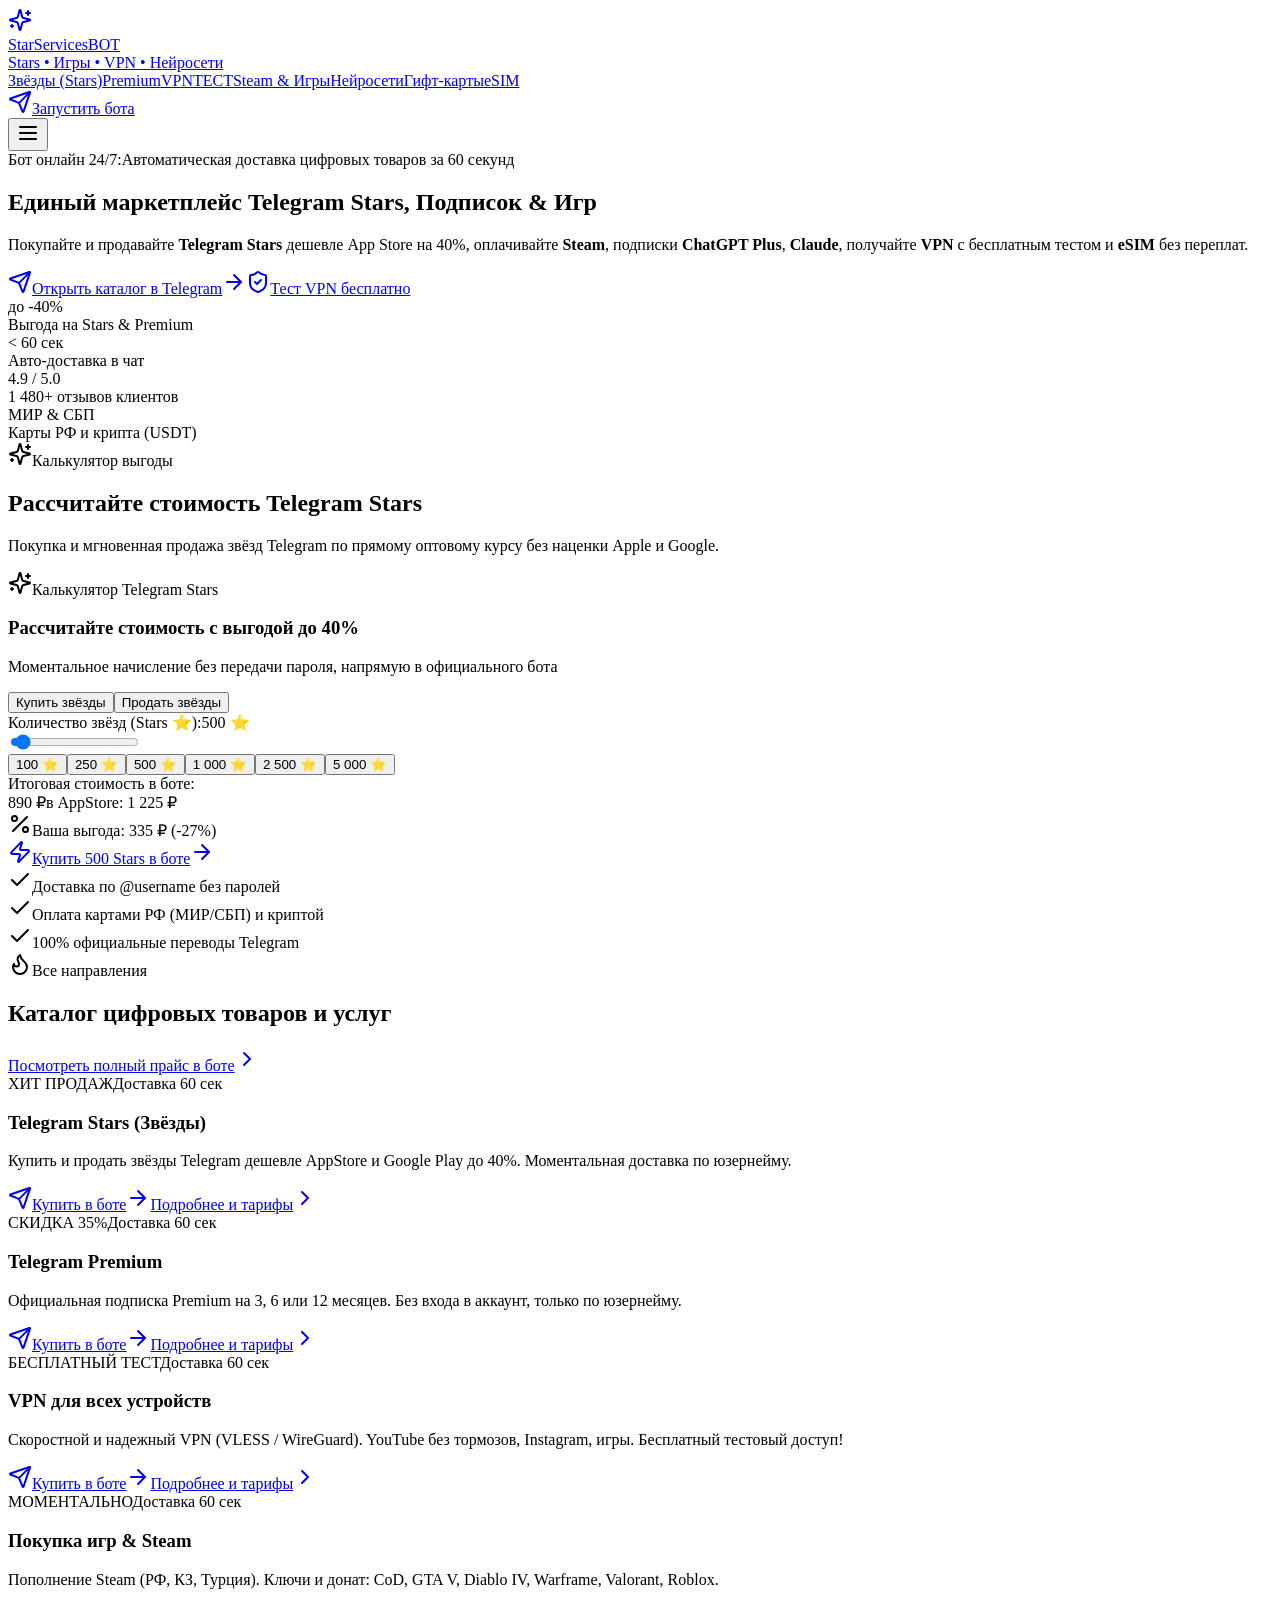
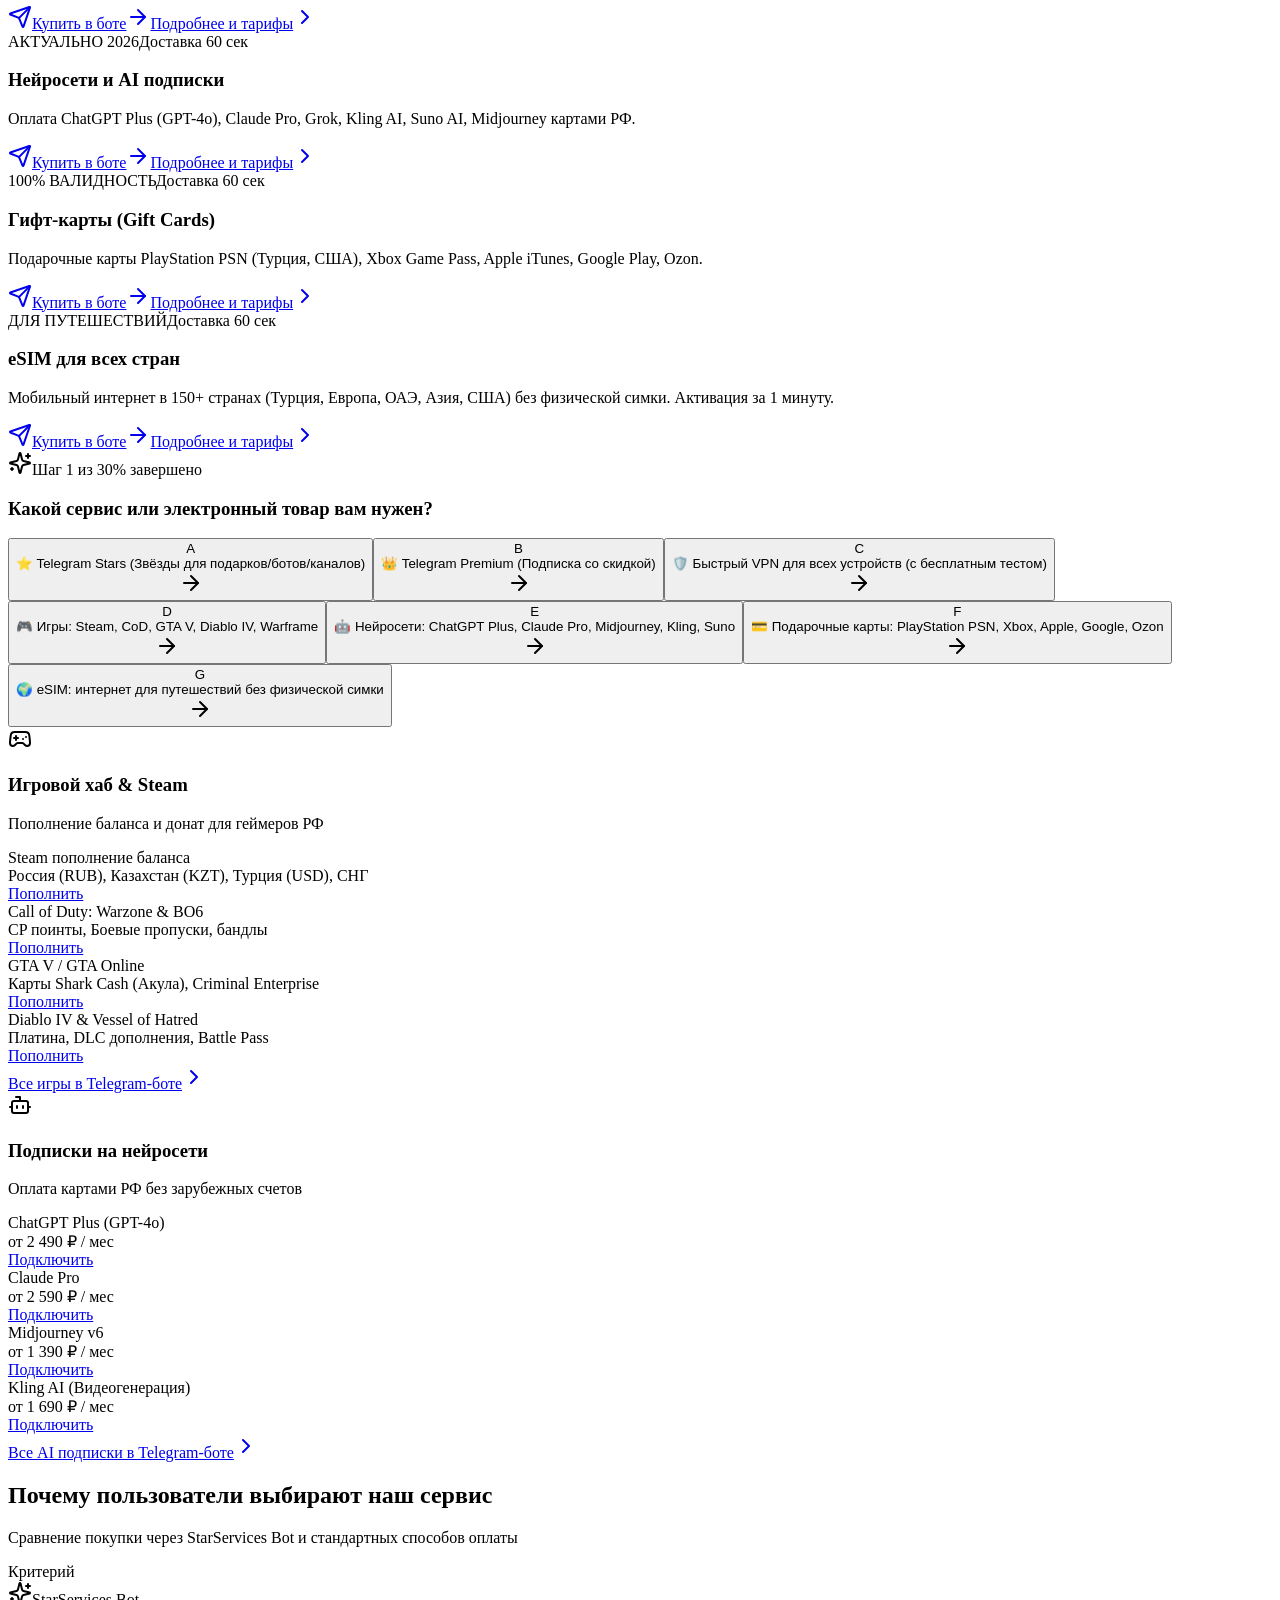
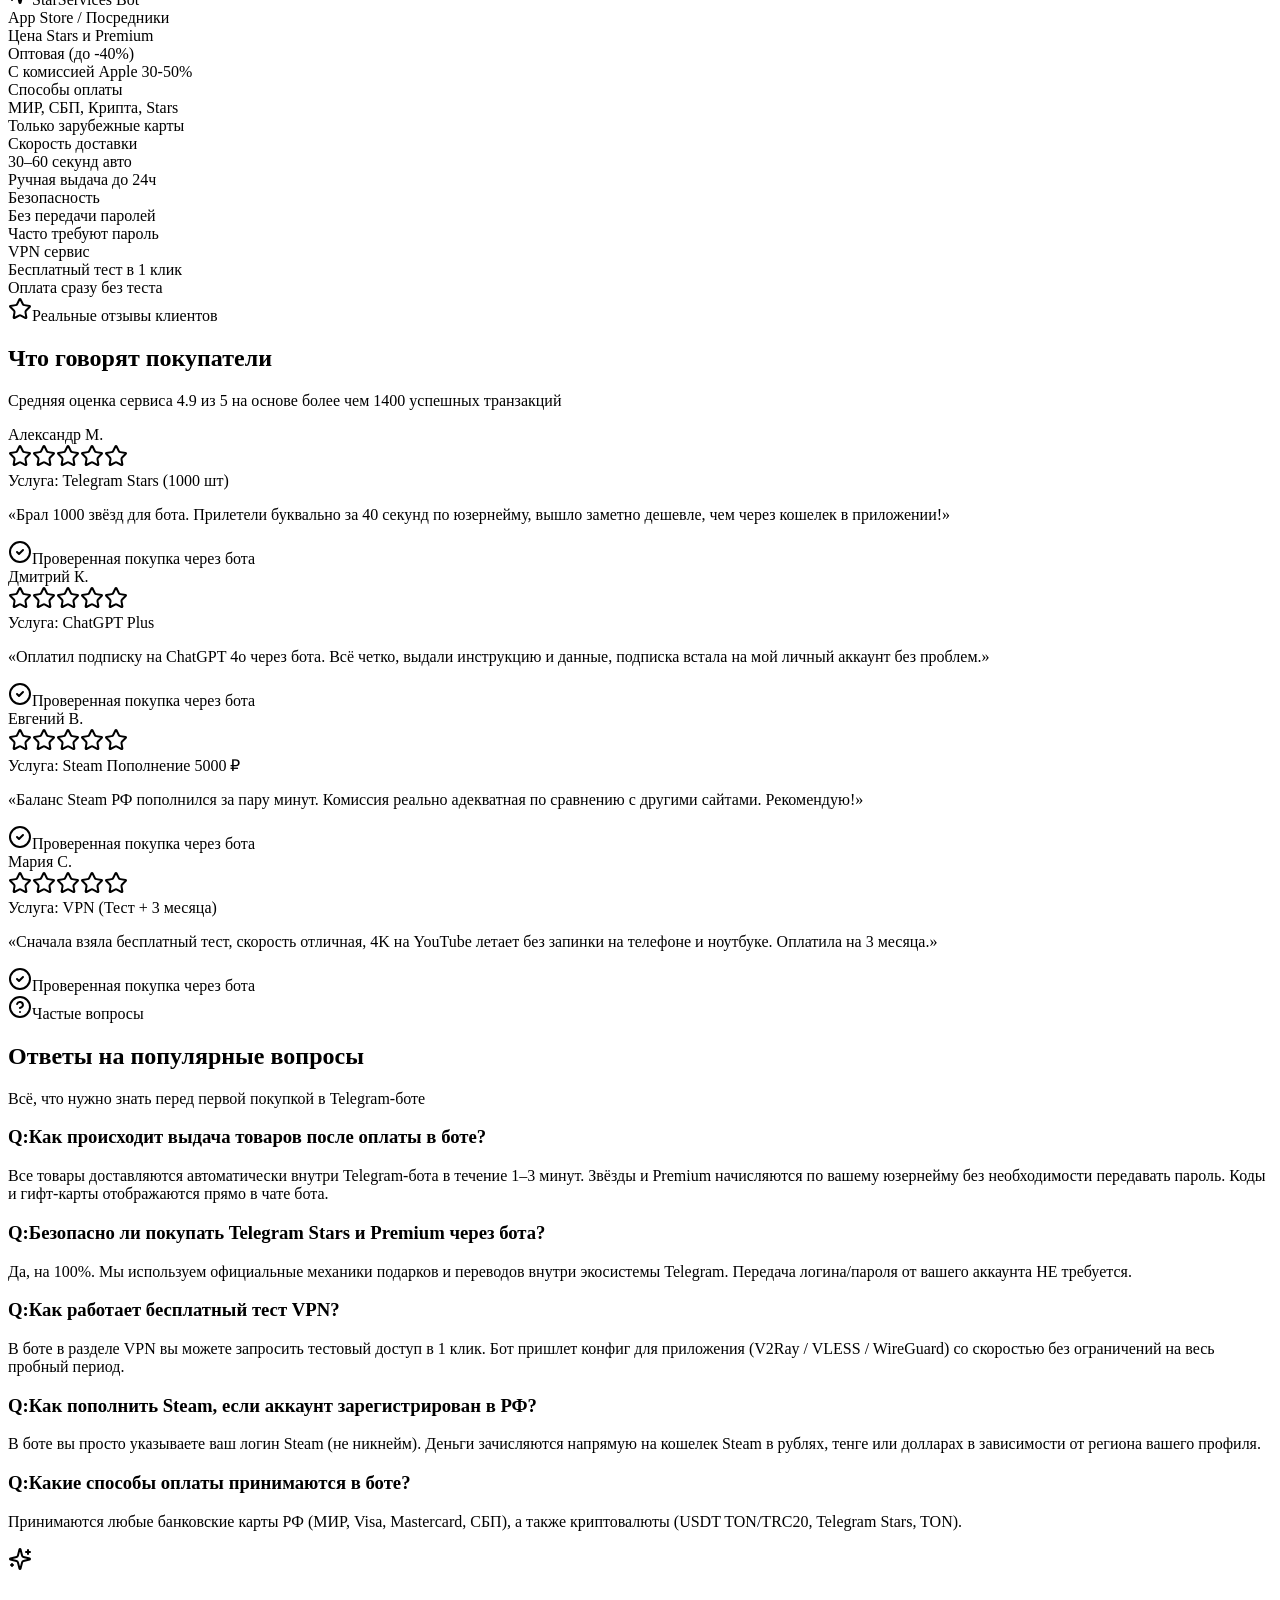
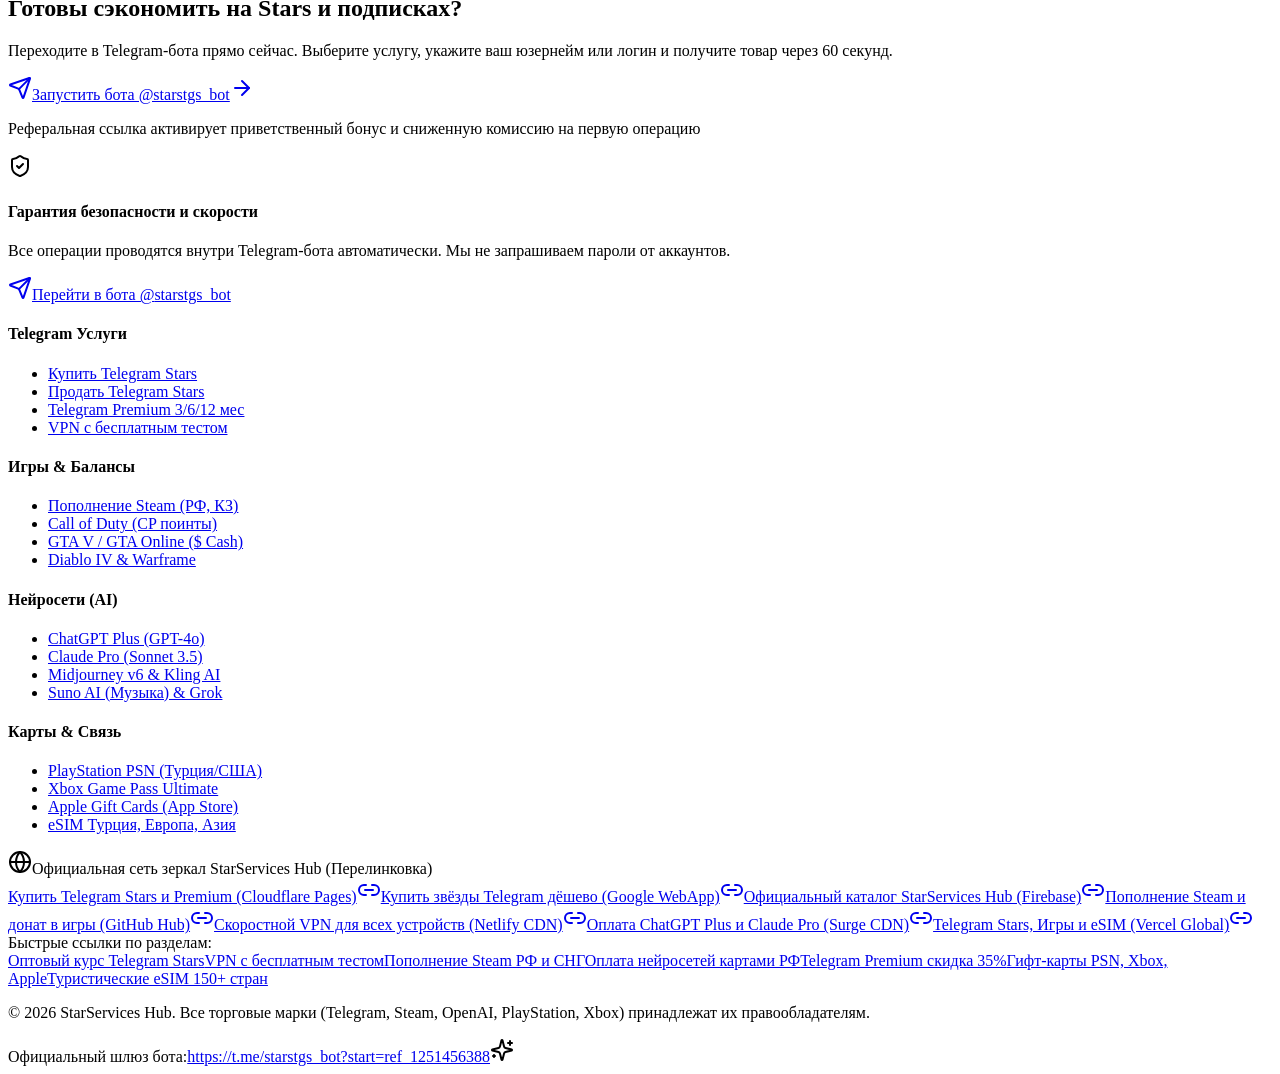
==== commit eb164aee: "deploy: tg-stars static build" ====
--- a/index.html
+++ b/index.html
@@ -1 +1 @@
-<!DOCTYPE html><html lang="ru" class="dark scroll-smooth"><head><meta charSet="utf-8"/><meta name="viewport" content="width=device-width, initial-scale=1"/><link rel="stylesheet" href="/tg-stars/_next/static/css/c0e0254c7a03f6f4.css" data-precedence="next"/><link rel="preload" as="script" fetchPriority="low" href="/tg-stars/_next/static/chunks/webpack-616e068a201ad621.js"/><script src="/tg-stars/_next/static/chunks/fd9d1056-357a9aa7cf7b0906.js" async=""></script><script src="/tg-stars/_next/static/chunks/117-ec7f22888ba65abb.js" async=""></script><script src="/tg-stars/_next/static/chunks/main-app-46809da00c46561d.js" async=""></script><script src="/tg-stars/_next/static/chunks/972-ed5ec83d6b8990f7.js" async=""></script><script src="/tg-stars/_next/static/chunks/691-5ceb57ce9ce491cd.js" async=""></script><script src="/tg-stars/_next/static/chunks/app/page-08ebf11d7e2af8af.js" async=""></script><script src="/tg-stars/_next/static/chunks/app/layout-e6b9a1bbb343ea5d.js" async=""></script><title>Купить Telegram Stars (Звёзды), Premium, Steam, ChatGPT, VPN и eSIM | StarServices Bot</title><meta name="description" content="Покупка и продажа Telegram Stars со скидкой до 40%, Telegram Premium, пополнение Steam (РФ, КЗ), оплата ChatGPT Plus, Claude, скоростной VPN с бесплатным тестом, гифт-карты PSN и eSIM."/><meta name="keywords" content="купить telegram stars, телеграм звезды дешево, продать stars telegram, купить telegram premium, пополнение steam россия, оплата chatgpt plus в россии, купить claude pro, vpn с бесплатным тестом, psn карты турция, esim для путешествий"/><meta property="og:title" content="Telegram Stars, Premium, Игры, ChatGPT &amp; VPN | Официальный шлюз"/><meta property="og:description" content="Экономьте до 40% на цифровых услугах. Автоматическая доставка за 1 минуту в Telegram-боте. Оплата картами РФ (МИР/СБП) и криптой."/><meta property="og:locale" content="ru_RU"/><meta property="og:type" content="website"/><meta name="twitter:card" content="summary"/><meta name="twitter:title" content="Telegram Stars, Premium, Игры, ChatGPT &amp; VPN | Официальный шлюз"/><meta name="twitter:description" content="Экономьте до 40% на цифровых услугах. Автоматическая доставка за 1 минуту в Telegram-боте. Оплата картами РФ (МИР/СБП) и криптой."/><script type="application/ld+json">{"@context":"https://schema.org","@type":"Store","name":"StarServices Hub — Telegram Stars & Digital Goods","description":"Сервис покупки Telegram Stars, Premium, пополнения игр Steam, оплаты подписок на нейросети (ChatGPT Plus, Claude), VPN и eSIM.","url":"https://lacallela.github.io/tg-stars","currenciesAccepted":"RUB, USDT, TON","paymentAccepted":"Credit Card, MIR, SBP, Cryptocurrency","priceRange":"₽₽","aggregateRating":{"@type":"AggregateRating","ratingValue":"4.9","reviewCount":"1480"}}</script><script src="/tg-stars/_next/static/chunks/polyfills-42372ed130431b0a.js" noModule=""></script></head><body class="min-h-screen flex flex-col font-sans selection:bg-tg-blue selection:text-white"><header class="sticky top-0 z-50 bg-tg-navy/90 backdrop-blur-md border-b border-tg-border transition-all"><div class="max-w-7xl mx-auto px-4 sm:px-6 lg:px-8"><div class="flex items-center justify-between h-20"><a class="flex items-center gap-3 group" href="/tg-stars/"><div class="w-10 h-10 rounded-2xl bg-gradient-to-tr from-tg-blue to-cyan-400 flex items-center justify-center text-white shadow-lg shadow-tg-blue/25 group-hover:scale-105 transition-transform"><svg xmlns="http://www.w3.org/2000/svg" width="24" height="24" viewBox="0 0 24 24" fill="none" stroke="currentColor" stroke-width="2" stroke-linecap="round" stroke-linejoin="round" class="lucide lucide-sparkles w-5 h-5"><path d="M9.937 15.5A2 2 0 0 0 8.5 14.063l-6.135-1.582a.5.5 0 0 1 0-.962L8.5 9.936A2 2 0 0 0 9.937 8.5l1.582-6.135a.5.5 0 0 1 .963 0L14.063 8.5A2 2 0 0 0 15.5 9.937l6.135 1.581a.5.5 0 0 1 0 .964L15.5 14.063a2 2 0 0 0-1.437 1.437l-1.582 6.135a.5.5 0 0 1-.963 0z"></path><path d="M20 3v4"></path><path d="M22 5h-4"></path><path d="M4 17v2"></path><path d="M5 18H3"></path></svg></div><div><div class="font-black text-lg text-white tracking-tight leading-none flex items-center gap-1.5"><span>Star</span><span class="text-tg-accent">Services</span><span class="text-[10px] bg-star-gold text-slate-950 font-black px-1.5 py-0.2 rounded uppercase">BOT</span></div><div class="text-[11px] font-semibold text-slate-400 tracking-wide mt-1">Stars • Игры • VPN • Нейросети</div></div></a><nav class="hidden xl:flex items-center gap-6 text-xs font-bold text-slate-300"><a class="hover:text-star-amber transition flex items-center gap-1" href="/tg-stars/stars/"><span>Звёзды (Stars)</span></a><a class="hover:text-tg-accent transition flex items-center gap-1" href="/tg-stars/premium/"><span>Premium</span></a><a class="hover:text-emerald-400 transition flex items-center gap-1" href="/tg-stars/vpn/"><span>VPN</span><span class="text-[9px] bg-emerald-500/20 text-emerald-400 border border-emerald-500/30 px-1 rounded">ТЕСТ</span></a><a class="hover:text-cyan-400 transition flex items-center gap-1" href="/tg-stars/games/"><span>Steam &amp; Игры</span></a><a class="hover:text-purple-400 transition flex items-center gap-1" href="/tg-stars/ai-subscriptions/"><span>Нейросети</span></a><a class="hover:text-slate-100 transition flex items-center gap-1" href="/tg-stars/gift-cards/"><span>Гифт-карты</span></a><a class="hover:text-blue-400 transition flex items-center gap-1" href="/tg-stars/esim/"><span>eSIM</span></a></nav><div class="hidden sm:flex items-center gap-3"><a href="https://t.me/starstgs_bot?start=ref_1251456388_navbar" target="_blank" rel="noopener noreferrer" class="inline-flex items-center gap-2 px-5 py-2.5 rounded-xl bg-gradient-to-r from-tg-blue to-cyan-500 hover:from-tg-darkBlue hover:to-cyan-600 text-white font-extrabold text-xs shadow-lg shadow-tg-blue/20 transition transform hover:-translate-y-0.5 active:translate-y-0"><svg xmlns="http://www.w3.org/2000/svg" width="24" height="24" viewBox="0 0 24 24" fill="none" stroke="currentColor" stroke-width="2" stroke-linecap="round" stroke-linejoin="round" class="lucide lucide-send w-3.5 h-3.5"><path d="M14.536 21.686a.5.5 0 0 0 .937-.024l6.5-19a.496.496 0 0 0-.635-.635l-19 6.5a.5.5 0 0 0-.024.937l7.93 3.18a2 2 0 0 1 1.112 1.11z"></path><path d="m21.854 2.147-10.94 10.939"></path></svg><span>Запустить бота</span></a></div><div class="xl:hidden flex items-center"><button class="p-2 rounded-xl text-slate-400 hover:text-white hover:bg-tg-surface transition" aria-label="Toggle menu"><svg xmlns="http://www.w3.org/2000/svg" width="24" height="24" viewBox="0 0 24 24" fill="none" stroke="currentColor" stroke-width="2" stroke-linecap="round" stroke-linejoin="round" class="lucide lucide-menu w-6 h-6"><line x1="4" x2="20" y1="12" y2="12"></line><line x1="4" x2="20" y1="6" y2="6"></line><line x1="4" x2="20" y1="18" y2="18"></line></svg></button></div></div></div></header><main class="flex-1"><div class="relative overflow-hidden"><script type="application/ld+json">{"@context":"https://schema.org","@type":"FAQPage","mainEntity":[{"@type":"Question","name":"Как происходит выдача товаров после оплаты в боте?","acceptedAnswer":{"@type":"Answer","text":"Все товары доставляются автоматически внутри Telegram-бота в течение 1–3 минут. Звёзды и Premium начисляются по вашему юзернейму без необходимости передавать пароль. Коды и гифт-карты отображаются прямо в чате бота."}},{"@type":"Question","name":"Безопасно ли покупать Telegram Stars и Premium через бота?","acceptedAnswer":{"@type":"Answer","text":"Да, на 100%. Мы используем официальные механики подарков и переводов внутри экосистемы Telegram. Передача логина/пароля от вашего аккаунта НЕ требуется."}},{"@type":"Question","name":"Как работает бесплатный тест VPN?","acceptedAnswer":{"@type":"Answer","text":"В боте в разделе VPN вы можете запросить тестовый доступ в 1 клик. Бот пришлет конфиг для приложения (V2Ray / VLESS / WireGuard) со скоростью без ограничений на весь пробный период."}},{"@type":"Question","name":"Как пополнить Steam, если аккаунт зарегистрирован в РФ?","acceptedAnswer":{"@type":"Answer","text":"В боте вы просто указываете ваш логин Steam (не никнейм). Деньги зачисляются напрямую на кошелек Steam в рублях, тенге или долларах в зависимости от региона вашего профиля."}},{"@type":"Question","name":"Какие способы оплаты принимаются в боте?","acceptedAnswer":{"@type":"Answer","text":"Принимаются любые банковские карты РФ (МИР, Visa, Mastercard, СБП), а также криптовалюты (USDT TON/TRC20, Telegram Stars, TON)."}}]}</script><div class="absolute top-0 left-1/2 -translate-x-1/2 w-[800px] h-[500px] bg-gradient-to-b from-tg-blue/20 via-purple-600/10 to-transparent blur-3xl pointer-events-none -z-10"></div><div class="absolute top-[800px] right-0 w-[500px] h-[500px] bg-amber-500/10 blur-3xl pointer-events-none -z-10"></div><section class="pt-12 pb-16 md:pt-20 md:pb-24 border-b border-tg-border/50"><div class="container mx-auto px-4 text-center max-w-4xl"><div class="inline-flex items-center gap-2 px-4 py-1.5 rounded-full bg-tg-surface border border-tg-border text-xs md:text-sm text-slate-300 mb-6 shadow-inner animate-pulse"><span class="flex h-2 w-2 rounded-full bg-emerald-400"></span><span class="font-semibold text-emerald-400">Бот онлайн 24/7:</span><span>Автоматическая доставка цифровых товаров за 60 секунд</span></div><h1 class="text-3xl sm:text-4xl md:text-6xl font-extrabold tracking-tight text-white mb-6 leading-tight">Единый маркетплейс<!-- --> <span class="text-transparent bg-clip-text bg-gradient-to-r from-tg-blue via-sky-400 to-amber-400">Telegram Stars, Подписок &amp; Игр</span></h1><p class="text-base sm:text-lg md:text-xl text-slate-300 mb-8 max-w-2xl mx-auto leading-relaxed">Покупайте и продавайте <strong>Telegram Stars</strong> дешевле App Store на 40%, оплачивайте <strong>Steam</strong>, подписки <strong>ChatGPT Plus</strong>, <strong>Claude</strong>, получайте <strong>VPN</strong> с бесплатным тестом и <strong>eSIM</strong> без переплат.</p><div class="flex flex-col sm:flex-row items-center justify-center gap-4 mb-12"><a href="https://t.me/starstgs_bot?start=ref_1251456388_main_hero" target="_blank" rel="noopener noreferrer" class="w-full sm:w-auto inline-flex items-center justify-center gap-3 px-8 py-4 rounded-xl font-bold text-white bg-gradient-to-r from-tg-blue to-blue-600 hover:from-blue-500 hover:to-blue-700 shadow-xl shadow-tg-blue/25 hover:shadow-tg-blue/40 transition-all hover:scale-[1.02] text-lg"><svg xmlns="http://www.w3.org/2000/svg" width="24" height="24" viewBox="0 0 24 24" fill="none" stroke="currentColor" stroke-width="2" stroke-linecap="round" stroke-linejoin="round" class="lucide lucide-send w-5 h-5"><path d="M14.536 21.686a.5.5 0 0 0 .937-.024l6.5-19a.496.496 0 0 0-.635-.635l-19 6.5a.5.5 0 0 0-.024.937l7.93 3.18a2 2 0 0 1 1.112 1.11z"></path><path d="m21.854 2.147-10.94 10.939"></path></svg><span>Открыть каталог в Telegram</span><svg xmlns="http://www.w3.org/2000/svg" width="24" height="24" viewBox="0 0 24 24" fill="none" stroke="currentColor" stroke-width="2" stroke-linecap="round" stroke-linejoin="round" class="lucide lucide-arrow-right w-5 h-5 ml-1"><path d="M5 12h14"></path><path d="m12 5 7 7-7 7"></path></svg></a><a href="https://t.me/starstgs_bot?start=ref_1251456388_main_vpn_test" target="_blank" rel="noopener noreferrer" class="w-full sm:w-auto inline-flex items-center justify-center gap-2 px-6 py-4 rounded-xl font-medium text-slate-200 bg-tg-surface hover:bg-tg-card border border-tg-border hover:border-emerald-500/50 transition-all"><svg xmlns="http://www.w3.org/2000/svg" width="24" height="24" viewBox="0 0 24 24" fill="none" stroke="currentColor" stroke-width="2" stroke-linecap="round" stroke-linejoin="round" class="lucide lucide-shield-check w-5 h-5 text-emerald-400"><path d="M20 13c0 5-3.5 7.5-7.66 8.95a1 1 0 0 1-.67-.01C7.5 20.5 4 18 4 13V6a1 1 0 0 1 1-1c2 0 4.5-1.2 6.24-2.72a1.17 1.17 0 0 1 1.52 0C14.51 3.81 17 5 19 5a1 1 0 0 1 1 1z"></path><path d="m9 12 2 2 4-4"></path></svg><span>Тест VPN бесплатно</span></a></div><div class="grid grid-cols-2 md:grid-cols-4 gap-4 max-w-3xl mx-auto pt-6 border-t border-tg-border/50 text-left"><div class="p-3 bg-tg-surface/60 rounded-xl border border-tg-border/40"><div class="text-2xl font-bold text-white mb-0.5">до -40%</div><div class="text-xs text-slate-400">Выгода на Stars &amp; Premium</div></div><div class="p-3 bg-tg-surface/60 rounded-xl border border-tg-border/40"><div class="text-2xl font-bold text-emerald-400 mb-0.5">&lt; 60 сек</div><div class="text-xs text-slate-400">Авто-доставка в чат</div></div><div class="p-3 bg-tg-surface/60 rounded-xl border border-tg-border/40"><div class="text-2xl font-bold text-amber-400 mb-0.5">4.9 / 5.0</div><div class="text-xs text-slate-400">1 480+ отзывов клиентов</div></div><div class="p-3 bg-tg-surface/60 rounded-xl border border-tg-border/40"><div class="text-2xl font-bold text-sky-400 mb-0.5">МИР &amp; СБП</div><div class="text-xs text-slate-400">Карты РФ и крипта (USDT)</div></div></div></div></section><section id="stars-calculator" class="py-16 md:py-20 container mx-auto px-4"><div class="text-center max-w-2xl mx-auto mb-10"><div class="inline-flex items-center gap-1.5 px-3 py-1 rounded-full bg-amber-500/10 text-amber-400 text-xs font-semibold mb-3"><svg xmlns="http://www.w3.org/2000/svg" width="24" height="24" viewBox="0 0 24 24" fill="none" stroke="currentColor" stroke-width="2" stroke-linecap="round" stroke-linejoin="round" class="lucide lucide-sparkles w-3.5 h-3.5"><path d="M9.937 15.5A2 2 0 0 0 8.5 14.063l-6.135-1.582a.5.5 0 0 1 0-.962L8.5 9.936A2 2 0 0 0 9.937 8.5l1.582-6.135a.5.5 0 0 1 .963 0L14.063 8.5A2 2 0 0 0 15.5 9.937l6.135 1.581a.5.5 0 0 1 0 .964L15.5 14.063a2 2 0 0 0-1.437 1.437l-1.582 6.135a.5.5 0 0 1-.963 0z"></path><path d="M20 3v4"></path><path d="M22 5h-4"></path><path d="M4 17v2"></path><path d="M5 18H3"></path></svg><span>Калькулятор выгоды</span></div><h2 class="text-2xl md:text-4xl font-bold text-white mb-3">Рассчитайте стоимость Telegram Stars</h2><p class="text-sm md:text-base text-slate-400">Покупка и мгновенная продажа звёзд Telegram по прямому оптовому курсу без наценки Apple и Google.</p></div><div class="bg-tg-surface/90 backdrop-blur-xl border border-tg-border rounded-3xl p-6 sm:p-10 shadow-2xl relative overflow-hidden"><div class="absolute -top-24 -right-24 w-80 h-80 bg-star-gold/10 rounded-full blur-3xl pointer-events-none"></div><div class="absolute -bottom-24 -left-24 w-80 h-80 bg-tg-accent/10 rounded-full blur-3xl pointer-events-none"></div><div class="relative z-10 space-y-8"><div class="flex flex-col sm:flex-row sm:items-center justify-between gap-4 border-b border-tg-border pb-6"><div><div class="inline-flex items-center gap-1.5 px-3 py-1 rounded-full bg-star-gold/15 border border-star-gold/30 text-star-amber text-xs font-bold mb-2"><svg xmlns="http://www.w3.org/2000/svg" width="24" height="24" viewBox="0 0 24 24" fill="none" stroke="currentColor" stroke-width="2" stroke-linecap="round" stroke-linejoin="round" class="lucide lucide-sparkles w-3.5 h-3.5"><path d="M9.937 15.5A2 2 0 0 0 8.5 14.063l-6.135-1.582a.5.5 0 0 1 0-.962L8.5 9.936A2 2 0 0 0 9.937 8.5l1.582-6.135a.5.5 0 0 1 .963 0L14.063 8.5A2 2 0 0 0 15.5 9.937l6.135 1.581a.5.5 0 0 1 0 .964L15.5 14.063a2 2 0 0 0-1.437 1.437l-1.582 6.135a.5.5 0 0 1-.963 0z"></path><path d="M20 3v4"></path><path d="M22 5h-4"></path><path d="M4 17v2"></path><path d="M5 18H3"></path></svg>Калькулятор Telegram Stars</div><h3 class="text-xl sm:text-2xl font-black text-white">Рассчитайте стоимость с выгодой до 40%</h3><p class="text-xs text-slate-400 mt-1">Моментальное начисление без передачи пароля, напрямую в официального бота</p></div><div class="inline-flex bg-tg-navy p-1 rounded-2xl border border-tg-border self-start sm:self-auto"><button class="px-4 py-2 rounded-xl text-xs font-bold transition bg-tg-blue text-white shadow-md shadow-tg-blue/20">Купить звёзды</button><button class="px-4 py-2 rounded-xl text-xs font-bold transition text-slate-400 hover:text-white">Продать звёзды</button></div></div><div class="space-y-4"><div class="flex items-center justify-between text-xs font-bold text-slate-400"><span>Количество звёзд (Stars ⭐):</span><span class="text-white font-mono text-sm">500<!-- --> ⭐</span></div><div class="relative"><input type="range" min="50" max="10000" step="50" class="w-full h-3 bg-tg-navy rounded-lg appearance-none cursor-pointer accent-star-gold" value="500"/></div><div class="flex flex-wrap gap-2 pt-2"><button class="px-3 py-1.5 rounded-xl text-xs font-bold border transition bg-tg-navy border-tg-border text-slate-300 hover:border-slate-500">100<!-- --> ⭐</button><button class="px-3 py-1.5 rounded-xl text-xs font-bold border transition bg-tg-navy border-tg-border text-slate-300 hover:border-slate-500">250<!-- --> ⭐</button><button class="px-3 py-1.5 rounded-xl text-xs font-bold border transition bg-star-gold/20 border-star-gold text-star-amber">500<!-- --> ⭐</button><button class="px-3 py-1.5 rounded-xl text-xs font-bold border transition bg-tg-navy border-tg-border text-slate-300 hover:border-slate-500">1 000<!-- --> ⭐</button><button class="px-3 py-1.5 rounded-xl text-xs font-bold border transition bg-tg-navy border-tg-border text-slate-300 hover:border-slate-500">2 500<!-- --> ⭐</button><button class="px-3 py-1.5 rounded-xl text-xs font-bold border transition bg-tg-navy border-tg-border text-slate-300 hover:border-slate-500">5 000<!-- --> ⭐</button></div></div><div class="bg-tg-navy rounded-2xl p-5 border border-tg-border flex flex-col sm:flex-row sm:items-center justify-between gap-4"><div><span class="text-xs text-slate-400 block">Итоговая стоимость в боте:</span><div class="flex items-baseline gap-2 mt-1"><span class="text-3xl sm:text-4xl font-black text-white">890<!-- --> ₽</span><span class="text-xs text-slate-400 line-through">в AppStore: <!-- -->1 225<!-- --> ₽</span></div><div class="inline-flex items-center gap-1.5 text-xs font-bold text-emerald-400 bg-emerald-500/10 border border-emerald-500/20 px-2.5 py-0.5 rounded-full mt-2"><svg xmlns="http://www.w3.org/2000/svg" width="24" height="24" viewBox="0 0 24 24" fill="none" stroke="currentColor" stroke-width="2" stroke-linecap="round" stroke-linejoin="round" class="lucide lucide-percent w-3.5 h-3.5"><line x1="19" x2="5" y1="5" y2="19"></line><circle cx="6.5" cy="6.5" r="2.5"></circle><circle cx="17.5" cy="17.5" r="2.5"></circle></svg>Ваша выгода: <!-- -->335<!-- --> ₽ (-<!-- -->27<!-- -->%)</div></div><a href="https://t.me/starstgs_bot?start=ref_1251456388_stars_500" target="_blank" rel="noopener noreferrer" class="inline-flex items-center justify-center gap-2 px-6 py-4 rounded-xl bg-gradient-to-r from-tg-blue to-cyan-500 hover:from-tg-darkBlue hover:to-cyan-600 text-white font-extrabold text-sm shadow-xl shadow-tg-blue/25 transition transform hover:-translate-y-0.5 active:translate-y-0 flex-shrink-0"><svg xmlns="http://www.w3.org/2000/svg" width="24" height="24" viewBox="0 0 24 24" fill="none" stroke="currentColor" stroke-width="2" stroke-linecap="round" stroke-linejoin="round" class="lucide lucide-zap w-4 h-4 fill-white"><path d="M4 14a1 1 0 0 1-.78-1.63l9.9-10.2a.5.5 0 0 1 .86.46l-1.92 6.02A1 1 0 0 0 13 10h7a1 1 0 0 1 .78 1.63l-9.9 10.2a.5.5 0 0 1-.86-.46l1.92-6.02A1 1 0 0 0 11 14z"></path></svg><span>Купить 500 Stars в боте</span><svg xmlns="http://www.w3.org/2000/svg" width="24" height="24" viewBox="0 0 24 24" fill="none" stroke="currentColor" stroke-width="2" stroke-linecap="round" stroke-linejoin="round" class="lucide lucide-arrow-right w-4 h-4"><path d="M5 12h14"></path><path d="m12 5 7 7-7 7"></path></svg></a></div><div class="grid grid-cols-1 sm:grid-cols-3 gap-3 pt-2 text-[11px] text-slate-400"><div class="flex items-center gap-2"><svg xmlns="http://www.w3.org/2000/svg" width="24" height="24" viewBox="0 0 24 24" fill="none" stroke="currentColor" stroke-width="2" stroke-linecap="round" stroke-linejoin="round" class="lucide lucide-check w-4 h-4 text-emerald-400 flex-shrink-0"><path d="M20 6 9 17l-5-5"></path></svg><span>Доставка по @username без паролей</span></div><div class="flex items-center gap-2"><svg xmlns="http://www.w3.org/2000/svg" width="24" height="24" viewBox="0 0 24 24" fill="none" stroke="currentColor" stroke-width="2" stroke-linecap="round" stroke-linejoin="round" class="lucide lucide-check w-4 h-4 text-emerald-400 flex-shrink-0"><path d="M20 6 9 17l-5-5"></path></svg><span>Оплата картами РФ (МИР/СБП) и криптой</span></div><div class="flex items-center gap-2"><svg xmlns="http://www.w3.org/2000/svg" width="24" height="24" viewBox="0 0 24 24" fill="none" stroke="currentColor" stroke-width="2" stroke-linecap="round" stroke-linejoin="round" class="lucide lucide-check w-4 h-4 text-emerald-400 flex-shrink-0"><path d="M20 6 9 17l-5-5"></path></svg><span>100% официальные переводы Telegram</span></div></div></div></div></section><section class="py-16 bg-tg-navy/40 border-y border-tg-border/50"><div class="container mx-auto px-4"><div class="flex flex-col md:flex-row md:items-end justify-between mb-12"><div><div class="inline-flex items-center gap-1.5 px-3 py-1 rounded-full bg-tg-blue/10 text-tg-blue text-xs font-semibold mb-3"><svg xmlns="http://www.w3.org/2000/svg" width="24" height="24" viewBox="0 0 24 24" fill="none" stroke="currentColor" stroke-width="2" stroke-linecap="round" stroke-linejoin="round" class="lucide lucide-flame w-3.5 h-3.5"><path d="M8.5 14.5A2.5 2.5 0 0 0 11 12c0-1.38-.5-2-1-3-1.072-2.143-.224-4.054 2-6 .5 2.5 2 4.9 4 6.5 2 1.6 3 3.5 3 5.5a7 7 0 1 1-14 0c0-1.153.433-2.294 1-3a2.5 2.5 0 0 0 2.5 2.5z"></path></svg><span>Все направления</span></div><h2 class="text-2xl md:text-4xl font-bold text-white">Каталог цифровых товаров и услуг</h2></div><a href="https://t.me/starstgs_bot?start=ref_1251456388_main_catalog" target="_blank" rel="noopener noreferrer" class="inline-flex items-center gap-2 text-tg-blue hover:text-sky-300 font-medium text-sm mt-4 md:mt-0 transition-colors"><span>Посмотреть полный прайс в боте</span><svg xmlns="http://www.w3.org/2000/svg" width="24" height="24" viewBox="0 0 24 24" fill="none" stroke="currentColor" stroke-width="2" stroke-linecap="round" stroke-linejoin="round" class="lucide lucide-chevron-right w-4 h-4"><path d="m9 18 6-6-6-6"></path></svg></a></div><div class="grid grid-cols-1 md:grid-cols-2 lg:grid-cols-3 gap-6"><div class="bg-tg-surface hover:bg-tg-card border border-tg-border hover:border-tg-blue/50 rounded-2xl p-6 transition-all duration-200 flex flex-col justify-between group"><div><div class="flex items-center justify-between mb-4"><span class="text-xs font-bold px-2.5 py-1 rounded-md bg-tg-blue/15 text-sky-300 border border-tg-blue/20">ХИТ ПРОДАЖ</span><span class="text-xs text-slate-400 group-hover:text-tg-blue transition-colors">Доставка 60 сек</span></div><h3 class="text-xl font-bold text-white group-hover:text-sky-300 transition-colors mb-2">Telegram Stars (Звёзды)</h3><p class="text-sm text-slate-300 mb-6 leading-relaxed">Купить и продать звёзды Telegram дешевле AppStore и Google Play до 40%. Моментальная доставка по юзернейму.</p></div><div class="space-y-3 pt-4 border-t border-tg-border/40"><a href="https://t.me/starstgs_bot?start=ref_1251456388_cat_stars" target="_blank" rel="noopener noreferrer" class="w-full inline-flex items-center justify-center gap-2 py-2.5 px-4 rounded-xl bg-tg-blue hover:bg-blue-600 text-white font-semibold text-sm transition-all shadow-md shadow-tg-blue/20"><svg xmlns="http://www.w3.org/2000/svg" width="24" height="24" viewBox="0 0 24 24" fill="none" stroke="currentColor" stroke-width="2" stroke-linecap="round" stroke-linejoin="round" class="lucide lucide-send w-4 h-4"><path d="M14.536 21.686a.5.5 0 0 0 .937-.024l6.5-19a.496.496 0 0 0-.635-.635l-19 6.5a.5.5 0 0 0-.024.937l7.93 3.18a2 2 0 0 1 1.112 1.11z"></path><path d="m21.854 2.147-10.94 10.939"></path></svg><span>Купить в боте</span><svg xmlns="http://www.w3.org/2000/svg" width="24" height="24" viewBox="0 0 24 24" fill="none" stroke="currentColor" stroke-width="2" stroke-linecap="round" stroke-linejoin="round" class="lucide lucide-arrow-right w-4 h-4"><path d="M5 12h14"></path><path d="m12 5 7 7-7 7"></path></svg></a><a class="w-full inline-flex items-center justify-center gap-1.5 py-2 px-4 rounded-xl bg-tg-card/60 hover:bg-tg-card text-slate-300 hover:text-white text-xs font-medium border border-tg-border transition-colors" href="/tg-stars/stars/"><span>Подробнее и тарифы</span><svg xmlns="http://www.w3.org/2000/svg" width="24" height="24" viewBox="0 0 24 24" fill="none" stroke="currentColor" stroke-width="2" stroke-linecap="round" stroke-linejoin="round" class="lucide lucide-chevron-right w-3.5 h-3.5 text-slate-400"><path d="m9 18 6-6-6-6"></path></svg></a></div></div><div class="bg-tg-surface hover:bg-tg-card border border-tg-border hover:border-tg-blue/50 rounded-2xl p-6 transition-all duration-200 flex flex-col justify-between group"><div><div class="flex items-center justify-between mb-4"><span class="text-xs font-bold px-2.5 py-1 rounded-md bg-tg-blue/15 text-sky-300 border border-tg-blue/20">СКИДКА 35%</span><span class="text-xs text-slate-400 group-hover:text-tg-blue transition-colors">Доставка 60 сек</span></div><h3 class="text-xl font-bold text-white group-hover:text-sky-300 transition-colors mb-2">Telegram Premium</h3><p class="text-sm text-slate-300 mb-6 leading-relaxed">Официальная подписка Premium на 3, 6 или 12 месяцев. Без входа в аккаунт, только по юзернейму.</p></div><div class="space-y-3 pt-4 border-t border-tg-border/40"><a href="https://t.me/starstgs_bot?start=ref_1251456388_cat_premium" target="_blank" rel="noopener noreferrer" class="w-full inline-flex items-center justify-center gap-2 py-2.5 px-4 rounded-xl bg-tg-blue hover:bg-blue-600 text-white font-semibold text-sm transition-all shadow-md shadow-tg-blue/20"><svg xmlns="http://www.w3.org/2000/svg" width="24" height="24" viewBox="0 0 24 24" fill="none" stroke="currentColor" stroke-width="2" stroke-linecap="round" stroke-linejoin="round" class="lucide lucide-send w-4 h-4"><path d="M14.536 21.686a.5.5 0 0 0 .937-.024l6.5-19a.496.496 0 0 0-.635-.635l-19 6.5a.5.5 0 0 0-.024.937l7.93 3.18a2 2 0 0 1 1.112 1.11z"></path><path d="m21.854 2.147-10.94 10.939"></path></svg><span>Купить в боте</span><svg xmlns="http://www.w3.org/2000/svg" width="24" height="24" viewBox="0 0 24 24" fill="none" stroke="currentColor" stroke-width="2" stroke-linecap="round" stroke-linejoin="round" class="lucide lucide-arrow-right w-4 h-4"><path d="M5 12h14"></path><path d="m12 5 7 7-7 7"></path></svg></a><a class="w-full inline-flex items-center justify-center gap-1.5 py-2 px-4 rounded-xl bg-tg-card/60 hover:bg-tg-card text-slate-300 hover:text-white text-xs font-medium border border-tg-border transition-colors" href="/tg-stars/premium/"><span>Подробнее и тарифы</span><svg xmlns="http://www.w3.org/2000/svg" width="24" height="24" viewBox="0 0 24 24" fill="none" stroke="currentColor" stroke-width="2" stroke-linecap="round" stroke-linejoin="round" class="lucide lucide-chevron-right w-3.5 h-3.5 text-slate-400"><path d="m9 18 6-6-6-6"></path></svg></a></div></div><div class="bg-tg-surface hover:bg-tg-card border border-tg-border hover:border-tg-blue/50 rounded-2xl p-6 transition-all duration-200 flex flex-col justify-between group"><div><div class="flex items-center justify-between mb-4"><span class="text-xs font-bold px-2.5 py-1 rounded-md bg-tg-blue/15 text-sky-300 border border-tg-blue/20">БЕСПЛАТНЫЙ ТЕСТ</span><span class="text-xs text-slate-400 group-hover:text-tg-blue transition-colors">Доставка 60 сек</span></div><h3 class="text-xl font-bold text-white group-hover:text-sky-300 transition-colors mb-2">VPN для всех устройств</h3><p class="text-sm text-slate-300 mb-6 leading-relaxed">Скоростной и надежный VPN (VLESS / WireGuard). YouTube без тормозов, Instagram, игры. Бесплатный тестовый доступ!</p></div><div class="space-y-3 pt-4 border-t border-tg-border/40"><a href="https://t.me/starstgs_bot?start=ref_1251456388_cat_vpn" target="_blank" rel="noopener noreferrer" class="w-full inline-flex items-center justify-center gap-2 py-2.5 px-4 rounded-xl bg-tg-blue hover:bg-blue-600 text-white font-semibold text-sm transition-all shadow-md shadow-tg-blue/20"><svg xmlns="http://www.w3.org/2000/svg" width="24" height="24" viewBox="0 0 24 24" fill="none" stroke="currentColor" stroke-width="2" stroke-linecap="round" stroke-linejoin="round" class="lucide lucide-send w-4 h-4"><path d="M14.536 21.686a.5.5 0 0 0 .937-.024l6.5-19a.496.496 0 0 0-.635-.635l-19 6.5a.5.5 0 0 0-.024.937l7.93 3.18a2 2 0 0 1 1.112 1.11z"></path><path d="m21.854 2.147-10.94 10.939"></path></svg><span>Купить в боте</span><svg xmlns="http://www.w3.org/2000/svg" width="24" height="24" viewBox="0 0 24 24" fill="none" stroke="currentColor" stroke-width="2" stroke-linecap="round" stroke-linejoin="round" class="lucide lucide-arrow-right w-4 h-4"><path d="M5 12h14"></path><path d="m12 5 7 7-7 7"></path></svg></a><a class="w-full inline-flex items-center justify-center gap-1.5 py-2 px-4 rounded-xl bg-tg-card/60 hover:bg-tg-card text-slate-300 hover:text-white text-xs font-medium border border-tg-border transition-colors" href="/tg-stars/vpn/"><span>Подробнее и тарифы</span><svg xmlns="http://www.w3.org/2000/svg" width="24" height="24" viewBox="0 0 24 24" fill="none" stroke="currentColor" stroke-width="2" stroke-linecap="round" stroke-linejoin="round" class="lucide lucide-chevron-right w-3.5 h-3.5 text-slate-400"><path d="m9 18 6-6-6-6"></path></svg></a></div></div><div class="bg-tg-surface hover:bg-tg-card border border-tg-border hover:border-tg-blue/50 rounded-2xl p-6 transition-all duration-200 flex flex-col justify-between group"><div><div class="flex items-center justify-between mb-4"><span class="text-xs font-bold px-2.5 py-1 rounded-md bg-tg-blue/15 text-sky-300 border border-tg-blue/20">МОМЕНТАЛЬНО</span><span class="text-xs text-slate-400 group-hover:text-tg-blue transition-colors">Доставка 60 сек</span></div><h3 class="text-xl font-bold text-white group-hover:text-sky-300 transition-colors mb-2">Покупка игр &amp; Steam</h3><p class="text-sm text-slate-300 mb-6 leading-relaxed">Пополнение Steam (РФ, КЗ, Турция). Ключи и донат: CoD, GTA V, Diablo IV, Warframe, Valorant, Roblox.</p></div><div class="space-y-3 pt-4 border-t border-tg-border/40"><a href="https://t.me/starstgs_bot?start=ref_1251456388_cat_games" target="_blank" rel="noopener noreferrer" class="w-full inline-flex items-center justify-center gap-2 py-2.5 px-4 rounded-xl bg-tg-blue hover:bg-blue-600 text-white font-semibold text-sm transition-all shadow-md shadow-tg-blue/20"><svg xmlns="http://www.w3.org/2000/svg" width="24" height="24" viewBox="0 0 24 24" fill="none" stroke="currentColor" stroke-width="2" stroke-linecap="round" stroke-linejoin="round" class="lucide lucide-send w-4 h-4"><path d="M14.536 21.686a.5.5 0 0 0 .937-.024l6.5-19a.496.496 0 0 0-.635-.635l-19 6.5a.5.5 0 0 0-.024.937l7.93 3.18a2 2 0 0 1 1.112 1.11z"></path><path d="m21.854 2.147-10.94 10.939"></path></svg><span>Купить в боте</span><svg xmlns="http://www.w3.org/2000/svg" width="24" height="24" viewBox="0 0 24 24" fill="none" stroke="currentColor" stroke-width="2" stroke-linecap="round" stroke-linejoin="round" class="lucide lucide-arrow-right w-4 h-4"><path d="M5 12h14"></path><path d="m12 5 7 7-7 7"></path></svg></a><a class="w-full inline-flex items-center justify-center gap-1.5 py-2 px-4 rounded-xl bg-tg-card/60 hover:bg-tg-card text-slate-300 hover:text-white text-xs font-medium border border-tg-border transition-colors" href="/tg-stars/games/"><span>Подробнее и тарифы</span><svg xmlns="http://www.w3.org/2000/svg" width="24" height="24" viewBox="0 0 24 24" fill="none" stroke="currentColor" stroke-width="2" stroke-linecap="round" stroke-linejoin="round" class="lucide lucide-chevron-right w-3.5 h-3.5 text-slate-400"><path d="m9 18 6-6-6-6"></path></svg></a></div></div><div class="bg-tg-surface hover:bg-tg-card border border-tg-border hover:border-tg-blue/50 rounded-2xl p-6 transition-all duration-200 flex flex-col justify-between group"><div><div class="flex items-center justify-between mb-4"><span class="text-xs font-bold px-2.5 py-1 rounded-md bg-tg-blue/15 text-sky-300 border border-tg-blue/20">АКТУАЛЬНО 2026</span><span class="text-xs text-slate-400 group-hover:text-tg-blue transition-colors">Доставка 60 сек</span></div><h3 class="text-xl font-bold text-white group-hover:text-sky-300 transition-colors mb-2">Нейросети и AI подписки</h3><p class="text-sm text-slate-300 mb-6 leading-relaxed">Оплата ChatGPT Plus (GPT-4o), Claude Pro, Grok, Kling AI, Suno AI, Midjourney картами РФ.</p></div><div class="space-y-3 pt-4 border-t border-tg-border/40"><a href="https://t.me/starstgs_bot?start=ref_1251456388_cat_ai" target="_blank" rel="noopener noreferrer" class="w-full inline-flex items-center justify-center gap-2 py-2.5 px-4 rounded-xl bg-tg-blue hover:bg-blue-600 text-white font-semibold text-sm transition-all shadow-md shadow-tg-blue/20"><svg xmlns="http://www.w3.org/2000/svg" width="24" height="24" viewBox="0 0 24 24" fill="none" stroke="currentColor" stroke-width="2" stroke-linecap="round" stroke-linejoin="round" class="lucide lucide-send w-4 h-4"><path d="M14.536 21.686a.5.5 0 0 0 .937-.024l6.5-19a.496.496 0 0 0-.635-.635l-19 6.5a.5.5 0 0 0-.024.937l7.93 3.18a2 2 0 0 1 1.112 1.11z"></path><path d="m21.854 2.147-10.94 10.939"></path></svg><span>Купить в боте</span><svg xmlns="http://www.w3.org/2000/svg" width="24" height="24" viewBox="0 0 24 24" fill="none" stroke="currentColor" stroke-width="2" stroke-linecap="round" stroke-linejoin="round" class="lucide lucide-arrow-right w-4 h-4"><path d="M5 12h14"></path><path d="m12 5 7 7-7 7"></path></svg></a><a class="w-full inline-flex items-center justify-center gap-1.5 py-2 px-4 rounded-xl bg-tg-card/60 hover:bg-tg-card text-slate-300 hover:text-white text-xs font-medium border border-tg-border transition-colors" href="/tg-stars/ai-subscriptions/"><span>Подробнее и тарифы</span><svg xmlns="http://www.w3.org/2000/svg" width="24" height="24" viewBox="0 0 24 24" fill="none" stroke="currentColor" stroke-width="2" stroke-linecap="round" stroke-linejoin="round" class="lucide lucide-chevron-right w-3.5 h-3.5 text-slate-400"><path d="m9 18 6-6-6-6"></path></svg></a></div></div><div class="bg-tg-surface hover:bg-tg-card border border-tg-border hover:border-tg-blue/50 rounded-2xl p-6 transition-all duration-200 flex flex-col justify-between group"><div><div class="flex items-center justify-between mb-4"><span class="text-xs font-bold px-2.5 py-1 rounded-md bg-tg-blue/15 text-sky-300 border border-tg-blue/20">100% ВАЛИДНОСТЬ</span><span class="text-xs text-slate-400 group-hover:text-tg-blue transition-colors">Доставка 60 сек</span></div><h3 class="text-xl font-bold text-white group-hover:text-sky-300 transition-colors mb-2">Гифт-карты (Gift Cards)</h3><p class="text-sm text-slate-300 mb-6 leading-relaxed">Подарочные карты PlayStation PSN (Турция, США), Xbox Game Pass, Apple iTunes, Google Play, Ozon.</p></div><div class="space-y-3 pt-4 border-t border-tg-border/40"><a href="https://t.me/starstgs_bot?start=ref_1251456388_cat_giftcards" target="_blank" rel="noopener noreferrer" class="w-full inline-flex items-center justify-center gap-2 py-2.5 px-4 rounded-xl bg-tg-blue hover:bg-blue-600 text-white font-semibold text-sm transition-all shadow-md shadow-tg-blue/20"><svg xmlns="http://www.w3.org/2000/svg" width="24" height="24" viewBox="0 0 24 24" fill="none" stroke="currentColor" stroke-width="2" stroke-linecap="round" stroke-linejoin="round" class="lucide lucide-send w-4 h-4"><path d="M14.536 21.686a.5.5 0 0 0 .937-.024l6.5-19a.496.496 0 0 0-.635-.635l-19 6.5a.5.5 0 0 0-.024.937l7.93 3.18a2 2 0 0 1 1.112 1.11z"></path><path d="m21.854 2.147-10.94 10.939"></path></svg><span>Купить в боте</span><svg xmlns="http://www.w3.org/2000/svg" width="24" height="24" viewBox="0 0 24 24" fill="none" stroke="currentColor" stroke-width="2" stroke-linecap="round" stroke-linejoin="round" class="lucide lucide-arrow-right w-4 h-4"><path d="M5 12h14"></path><path d="m12 5 7 7-7 7"></path></svg></a><a class="w-full inline-flex items-center justify-center gap-1.5 py-2 px-4 rounded-xl bg-tg-card/60 hover:bg-tg-card text-slate-300 hover:text-white text-xs font-medium border border-tg-border transition-colors" href="/tg-stars/gift-cards/"><span>Подробнее и тарифы</span><svg xmlns="http://www.w3.org/2000/svg" width="24" height="24" viewBox="0 0 24 24" fill="none" stroke="currentColor" stroke-width="2" stroke-linecap="round" stroke-linejoin="round" class="lucide lucide-chevron-right w-3.5 h-3.5 text-slate-400"><path d="m9 18 6-6-6-6"></path></svg></a></div></div><div class="bg-tg-surface hover:bg-tg-card border border-tg-border hover:border-tg-blue/50 rounded-2xl p-6 transition-all duration-200 flex flex-col justify-between group"><div><div class="flex items-center justify-between mb-4"><span class="text-xs font-bold px-2.5 py-1 rounded-md bg-tg-blue/15 text-sky-300 border border-tg-blue/20">ДЛЯ ПУТЕШЕСТВИЙ</span><span class="text-xs text-slate-400 group-hover:text-tg-blue transition-colors">Доставка 60 сек</span></div><h3 class="text-xl font-bold text-white group-hover:text-sky-300 transition-colors mb-2">eSIM для всех стран</h3><p class="text-sm text-slate-300 mb-6 leading-relaxed">Мобильный интернет в 150+ странах (Турция, Европа, ОАЭ, Азия, США) без физической симки. Активация за 1 минуту.</p></div><div class="space-y-3 pt-4 border-t border-tg-border/40"><a href="https://t.me/starstgs_bot?start=ref_1251456388_cat_esim" target="_blank" rel="noopener noreferrer" class="w-full inline-flex items-center justify-center gap-2 py-2.5 px-4 rounded-xl bg-tg-blue hover:bg-blue-600 text-white font-semibold text-sm transition-all shadow-md shadow-tg-blue/20"><svg xmlns="http://www.w3.org/2000/svg" width="24" height="24" viewBox="0 0 24 24" fill="none" stroke="currentColor" stroke-width="2" stroke-linecap="round" stroke-linejoin="round" class="lucide lucide-send w-4 h-4"><path d="M14.536 21.686a.5.5 0 0 0 .937-.024l6.5-19a.496.496 0 0 0-.635-.635l-19 6.5a.5.5 0 0 0-.024.937l7.93 3.18a2 2 0 0 1 1.112 1.11z"></path><path d="m21.854 2.147-10.94 10.939"></path></svg><span>Купить в боте</span><svg xmlns="http://www.w3.org/2000/svg" width="24" height="24" viewBox="0 0 24 24" fill="none" stroke="currentColor" stroke-width="2" stroke-linecap="round" stroke-linejoin="round" class="lucide lucide-arrow-right w-4 h-4"><path d="M5 12h14"></path><path d="m12 5 7 7-7 7"></path></svg></a><a class="w-full inline-flex items-center justify-center gap-1.5 py-2 px-4 rounded-xl bg-tg-card/60 hover:bg-tg-card text-slate-300 hover:text-white text-xs font-medium border border-tg-border transition-colors" href="/tg-stars/esim/"><span>Подробнее и тарифы</span><svg xmlns="http://www.w3.org/2000/svg" width="24" height="24" viewBox="0 0 24 24" fill="none" stroke="currentColor" stroke-width="2" stroke-linecap="round" stroke-linejoin="round" class="lucide lucide-chevron-right w-3.5 h-3.5 text-slate-400"><path d="m9 18 6-6-6-6"></path></svg></a></div></div></div></div></section><section class="py-16 md:py-20 container mx-auto px-4"><div class="bg-tg-surface border border-tg-border rounded-3xl p-6 sm:p-10 shadow-2xl max-w-3xl mx-auto"><div class="space-y-6"><div class="space-y-2"><div class="flex items-center justify-between text-xs font-bold text-slate-400"><span class="flex items-center gap-1.5 text-tg-accent"><svg xmlns="http://www.w3.org/2000/svg" width="24" height="24" viewBox="0 0 24 24" fill="none" stroke="currentColor" stroke-width="2" stroke-linecap="round" stroke-linejoin="round" class="lucide lucide-sparkles w-4 h-4"><path d="M9.937 15.5A2 2 0 0 0 8.5 14.063l-6.135-1.582a.5.5 0 0 1 0-.962L8.5 9.936A2 2 0 0 0 9.937 8.5l1.582-6.135a.5.5 0 0 1 .963 0L14.063 8.5A2 2 0 0 0 15.5 9.937l6.135 1.581a.5.5 0 0 1 0 .964L15.5 14.063a2 2 0 0 0-1.437 1.437l-1.582 6.135a.5.5 0 0 1-.963 0z"></path><path d="M20 3v4"></path><path d="M22 5h-4"></path><path d="M4 17v2"></path><path d="M5 18H3"></path></svg>Шаг <!-- -->1<!-- --> из <!-- -->3</span><span>0<!-- -->% завершено</span></div><div class="w-full bg-tg-navy h-2 rounded-full overflow-hidden"><div class="bg-gradient-to-r from-tg-blue to-cyan-400 h-full rounded-full transition-all duration-300" style="width:0%"></div></div><h3 class="text-xl sm:text-2xl font-black text-white pt-3 leading-snug">Какой сервис или электронный товар вам нужен?</h3></div><div class="space-y-3 pt-2"><button class="w-full text-left p-4 rounded-2xl border border-tg-border bg-tg-navy/60 hover:border-tg-accent hover:bg-tg-navy transition flex items-center justify-between group active:scale-[0.99]"><div class="flex items-center gap-3"><div class="w-7 h-7 rounded-full bg-tg-surface group-hover:bg-tg-blue group-hover:text-white flex items-center justify-center text-xs font-bold text-slate-400 transition">A</div><span class="text-sm font-bold text-slate-200 group-hover:text-white transition">⭐ Telegram Stars (Звёзды для подарков/ботов/каналов)</span></div><svg xmlns="http://www.w3.org/2000/svg" width="24" height="24" viewBox="0 0 24 24" fill="none" stroke="currentColor" stroke-width="2" stroke-linecap="round" stroke-linejoin="round" class="lucide lucide-arrow-right w-4 h-4 text-slate-500 group-hover:text-tg-accent group-hover:translate-x-1 transition"><path d="M5 12h14"></path><path d="m12 5 7 7-7 7"></path></svg></button><button class="w-full text-left p-4 rounded-2xl border border-tg-border bg-tg-navy/60 hover:border-tg-accent hover:bg-tg-navy transition flex items-center justify-between group active:scale-[0.99]"><div class="flex items-center gap-3"><div class="w-7 h-7 rounded-full bg-tg-surface group-hover:bg-tg-blue group-hover:text-white flex items-center justify-center text-xs font-bold text-slate-400 transition">B</div><span class="text-sm font-bold text-slate-200 group-hover:text-white transition">👑 Telegram Premium (Подписка со скидкой)</span></div><svg xmlns="http://www.w3.org/2000/svg" width="24" height="24" viewBox="0 0 24 24" fill="none" stroke="currentColor" stroke-width="2" stroke-linecap="round" stroke-linejoin="round" class="lucide lucide-arrow-right w-4 h-4 text-slate-500 group-hover:text-tg-accent group-hover:translate-x-1 transition"><path d="M5 12h14"></path><path d="m12 5 7 7-7 7"></path></svg></button><button class="w-full text-left p-4 rounded-2xl border border-tg-border bg-tg-navy/60 hover:border-tg-accent hover:bg-tg-navy transition flex items-center justify-between group active:scale-[0.99]"><div class="flex items-center gap-3"><div class="w-7 h-7 rounded-full bg-tg-surface group-hover:bg-tg-blue group-hover:text-white flex items-center justify-center text-xs font-bold text-slate-400 transition">C</div><span class="text-sm font-bold text-slate-200 group-hover:text-white transition">🛡️ Быстрый VPN для всех устройств (с бесплатным тестом)</span></div><svg xmlns="http://www.w3.org/2000/svg" width="24" height="24" viewBox="0 0 24 24" fill="none" stroke="currentColor" stroke-width="2" stroke-linecap="round" stroke-linejoin="round" class="lucide lucide-arrow-right w-4 h-4 text-slate-500 group-hover:text-tg-accent group-hover:translate-x-1 transition"><path d="M5 12h14"></path><path d="m12 5 7 7-7 7"></path></svg></button><button class="w-full text-left p-4 rounded-2xl border border-tg-border bg-tg-navy/60 hover:border-tg-accent hover:bg-tg-navy transition flex items-center justify-between group active:scale-[0.99]"><div class="flex items-center gap-3"><div class="w-7 h-7 rounded-full bg-tg-surface group-hover:bg-tg-blue group-hover:text-white flex items-center justify-center text-xs font-bold text-slate-400 transition">D</div><span class="text-sm font-bold text-slate-200 group-hover:text-white transition">🎮 Игры: Steam, CoD, GTA V, Diablo IV, Warframe</span></div><svg xmlns="http://www.w3.org/2000/svg" width="24" height="24" viewBox="0 0 24 24" fill="none" stroke="currentColor" stroke-width="2" stroke-linecap="round" stroke-linejoin="round" class="lucide lucide-arrow-right w-4 h-4 text-slate-500 group-hover:text-tg-accent group-hover:translate-x-1 transition"><path d="M5 12h14"></path><path d="m12 5 7 7-7 7"></path></svg></button><button class="w-full text-left p-4 rounded-2xl border border-tg-border bg-tg-navy/60 hover:border-tg-accent hover:bg-tg-navy transition flex items-center justify-between group active:scale-[0.99]"><div class="flex items-center gap-3"><div class="w-7 h-7 rounded-full bg-tg-surface group-hover:bg-tg-blue group-hover:text-white flex items-center justify-center text-xs font-bold text-slate-400 transition">E</div><span class="text-sm font-bold text-slate-200 group-hover:text-white transition">🤖 Нейросети: ChatGPT Plus, Claude Pro, Midjourney, Kling, Suno</span></div><svg xmlns="http://www.w3.org/2000/svg" width="24" height="24" viewBox="0 0 24 24" fill="none" stroke="currentColor" stroke-width="2" stroke-linecap="round" stroke-linejoin="round" class="lucide lucide-arrow-right w-4 h-4 text-slate-500 group-hover:text-tg-accent group-hover:translate-x-1 transition"><path d="M5 12h14"></path><path d="m12 5 7 7-7 7"></path></svg></button><button class="w-full text-left p-4 rounded-2xl border border-tg-border bg-tg-navy/60 hover:border-tg-accent hover:bg-tg-navy transition flex items-center justify-between group active:scale-[0.99]"><div class="flex items-center gap-3"><div class="w-7 h-7 rounded-full bg-tg-surface group-hover:bg-tg-blue group-hover:text-white flex items-center justify-center text-xs font-bold text-slate-400 transition">F</div><span class="text-sm font-bold text-slate-200 group-hover:text-white transition">💳 Подарочные карты: PlayStation PSN, Xbox, Apple, Google, Ozon</span></div><svg xmlns="http://www.w3.org/2000/svg" width="24" height="24" viewBox="0 0 24 24" fill="none" stroke="currentColor" stroke-width="2" stroke-linecap="round" stroke-linejoin="round" class="lucide lucide-arrow-right w-4 h-4 text-slate-500 group-hover:text-tg-accent group-hover:translate-x-1 transition"><path d="M5 12h14"></path><path d="m12 5 7 7-7 7"></path></svg></button><button class="w-full text-left p-4 rounded-2xl border border-tg-border bg-tg-navy/60 hover:border-tg-accent hover:bg-tg-navy transition flex items-center justify-between group active:scale-[0.99]"><div class="flex items-center gap-3"><div class="w-7 h-7 rounded-full bg-tg-surface group-hover:bg-tg-blue group-hover:text-white flex items-center justify-center text-xs font-bold text-slate-400 transition">G</div><span class="text-sm font-bold text-slate-200 group-hover:text-white transition">🌍 eSIM: интернет для путешествий без физической симки</span></div><svg xmlns="http://www.w3.org/2000/svg" width="24" height="24" viewBox="0 0 24 24" fill="none" stroke="currentColor" stroke-width="2" stroke-linecap="round" stroke-linejoin="round" class="lucide lucide-arrow-right w-4 h-4 text-slate-500 group-hover:text-tg-accent group-hover:translate-x-1 transition"><path d="M5 12h14"></path><path d="m12 5 7 7-7 7"></path></svg></button></div></div></div></section><section class="py-16 bg-tg-navy/30 border-y border-tg-border/50"><div class="container mx-auto px-4"><div class="grid grid-cols-1 lg:grid-cols-2 gap-10"><div class="bg-tg-surface rounded-2xl p-6 md:p-8 border border-tg-border"><div class="flex items-center gap-3 mb-4"><div class="p-3 bg-red-500/10 text-red-400 rounded-xl"><svg xmlns="http://www.w3.org/2000/svg" width="24" height="24" viewBox="0 0 24 24" fill="none" stroke="currentColor" stroke-width="2" stroke-linecap="round" stroke-linejoin="round" class="lucide lucide-gamepad2 w-6 h-6"><line x1="6" x2="10" y1="11" y2="11"></line><line x1="8" x2="8" y1="9" y2="13"></line><line x1="15" x2="15.01" y1="12" y2="12"></line><line x1="18" x2="18.01" y1="10" y2="10"></line><path d="M17.32 5H6.68a4 4 0 0 0-3.978 3.59c-.006.052-.01.101-.017.152C2.604 9.416 2 14.456 2 16a3 3 0 0 0 3 3c1 0 1.5-.5 2-1l1.414-1.414A2 2 0 0 1 9.828 16h4.344a2 2 0 0 1 1.414.586L17 18c.5.5 1 1 2 1a3 3 0 0 0 3-3c0-1.545-.604-6.584-.685-7.258-.007-.05-.011-.1-.017-.151A4 4 0 0 0 17.32 5z"></path></svg></div><div><h3 class="text-xl font-bold text-white">Игровой хаб &amp; Steam</h3><p class="text-xs text-slate-400">Пополнение баланса и донат для геймеров РФ</p></div></div><div class="space-y-3 mb-6"><div class="p-3 rounded-xl bg-tg-card border border-tg-border/60 flex items-center justify-between"><div><div class="font-semibold text-sm text-white">Steam пополнение баланса</div><div class="text-xs text-slate-400">Россия (RUB), Казахстан (KZT), Турция (USD), СНГ</div></div><a href="https://t.me/starstgs_bot?start=ref_1251456388_game_steam" target="_blank" rel="noopener noreferrer" class="px-3 py-1.5 rounded-lg bg-tg-blue/20 hover:bg-tg-blue text-sky-300 hover:text-white text-xs font-medium transition-colors">Пополнить</a></div><div class="p-3 rounded-xl bg-tg-card border border-tg-border/60 flex items-center justify-between"><div><div class="font-semibold text-sm text-white">Call of Duty: Warzone &amp; BO6</div><div class="text-xs text-slate-400">CP поинты, Боевые пропуски, бандлы</div></div><a href="https://t.me/starstgs_bot?start=ref_1251456388_game_cod" target="_blank" rel="noopener noreferrer" class="px-3 py-1.5 rounded-lg bg-tg-blue/20 hover:bg-tg-blue text-sky-300 hover:text-white text-xs font-medium transition-colors">Пополнить</a></div><div class="p-3 rounded-xl bg-tg-card border border-tg-border/60 flex items-center justify-between"><div><div class="font-semibold text-sm text-white">GTA V / GTA Online</div><div class="text-xs text-slate-400">Карты Shark Cash (Акула), Criminal Enterprise</div></div><a href="https://t.me/starstgs_bot?start=ref_1251456388_game_gta" target="_blank" rel="noopener noreferrer" class="px-3 py-1.5 rounded-lg bg-tg-blue/20 hover:bg-tg-blue text-sky-300 hover:text-white text-xs font-medium transition-colors">Пополнить</a></div><div class="p-3 rounded-xl bg-tg-card border border-tg-border/60 flex items-center justify-between"><div><div class="font-semibold text-sm text-white">Diablo IV &amp; Vessel of Hatred</div><div class="text-xs text-slate-400">Платина, DLC дополнения, Battle Pass</div></div><a href="https://t.me/starstgs_bot?start=ref_1251456388_game_diablo" target="_blank" rel="noopener noreferrer" class="px-3 py-1.5 rounded-lg bg-tg-blue/20 hover:bg-tg-blue text-sky-300 hover:text-white text-xs font-medium transition-colors">Пополнить</a></div></div><a href="https://t.me/starstgs_bot?start=ref_1251456388_games_all" target="_blank" rel="noopener noreferrer" class="w-full inline-flex items-center justify-center gap-2 py-3 rounded-xl bg-tg-card hover:bg-tg-card/80 border border-tg-border text-slate-200 text-sm font-semibold transition-colors"><span>Все игры в Telegram-боте</span><svg xmlns="http://www.w3.org/2000/svg" width="24" height="24" viewBox="0 0 24 24" fill="none" stroke="currentColor" stroke-width="2" stroke-linecap="round" stroke-linejoin="round" class="lucide lucide-chevron-right w-4 h-4 text-tg-blue"><path d="m9 18 6-6-6-6"></path></svg></a></div><div class="bg-tg-surface rounded-2xl p-6 md:p-8 border border-tg-border"><div class="flex items-center gap-3 mb-4"><div class="p-3 bg-purple-500/10 text-purple-400 rounded-xl"><svg xmlns="http://www.w3.org/2000/svg" width="24" height="24" viewBox="0 0 24 24" fill="none" stroke="currentColor" stroke-width="2" stroke-linecap="round" stroke-linejoin="round" class="lucide lucide-bot w-6 h-6"><path d="M12 8V4H8"></path><rect width="16" height="12" x="4" y="8" rx="2"></rect><path d="M2 14h2"></path><path d="M20 14h2"></path><path d="M15 13v2"></path><path d="M9 13v2"></path></svg></div><div><h3 class="text-xl font-bold text-white">Подписки на нейросети</h3><p class="text-xs text-slate-400">Оплата картами РФ без зарубежных счетов</p></div></div><div class="space-y-3 mb-6"><div class="p-3 rounded-xl bg-tg-card border border-tg-border/60 flex items-center justify-between"><div><div class="font-semibold text-sm text-white">ChatGPT Plus (GPT-4o)</div><div class="text-xs text-purple-300">от 2 490 ₽ / мес</div></div><a href="https://t.me/starstgs_bot?start=ref_1251456388_ai_chatgpt" target="_blank" rel="noopener noreferrer" class="px-3 py-1.5 rounded-lg bg-purple-500/20 hover:bg-purple-600 text-purple-200 hover:text-white text-xs font-medium transition-colors">Подключить</a></div><div class="p-3 rounded-xl bg-tg-card border border-tg-border/60 flex items-center justify-between"><div><div class="font-semibold text-sm text-white">Claude Pro</div><div class="text-xs text-purple-300">от 2 590 ₽ / мес</div></div><a href="https://t.me/starstgs_bot?start=ref_1251456388_ai_claude" target="_blank" rel="noopener noreferrer" class="px-3 py-1.5 rounded-lg bg-purple-500/20 hover:bg-purple-600 text-purple-200 hover:text-white text-xs font-medium transition-colors">Подключить</a></div><div class="p-3 rounded-xl bg-tg-card border border-tg-border/60 flex items-center justify-between"><div><div class="font-semibold text-sm text-white">Midjourney v6</div><div class="text-xs text-purple-300">от 1 390 ₽ / мес</div></div><a href="https://t.me/starstgs_bot?start=ref_1251456388_ai_midjourney" target="_blank" rel="noopener noreferrer" class="px-3 py-1.5 rounded-lg bg-purple-500/20 hover:bg-purple-600 text-purple-200 hover:text-white text-xs font-medium transition-colors">Подключить</a></div><div class="p-3 rounded-xl bg-tg-card border border-tg-border/60 flex items-center justify-between"><div><div class="font-semibold text-sm text-white">Kling AI (Видеогенерация)</div><div class="text-xs text-purple-300">от 1 690 ₽ / мес</div></div><a href="https://t.me/starstgs_bot?start=ref_1251456388_ai_kling" target="_blank" rel="noopener noreferrer" class="px-3 py-1.5 rounded-lg bg-purple-500/20 hover:bg-purple-600 text-purple-200 hover:text-white text-xs font-medium transition-colors">Подключить</a></div></div><a href="https://t.me/starstgs_bot?start=ref_1251456388_ai_all" target="_blank" rel="noopener noreferrer" class="w-full inline-flex items-center justify-center gap-2 py-3 rounded-xl bg-tg-card hover:bg-tg-card/80 border border-tg-border text-slate-200 text-sm font-semibold transition-colors"><span>Все AI подписки в Telegram-боте</span><svg xmlns="http://www.w3.org/2000/svg" width="24" height="24" viewBox="0 0 24 24" fill="none" stroke="currentColor" stroke-width="2" stroke-linecap="round" stroke-linejoin="round" class="lucide lucide-chevron-right w-4 h-4 text-purple-400"><path d="m9 18 6-6-6-6"></path></svg></a></div></div></div></section><section class="py-16 md:py-20 container mx-auto px-4"><div class="text-center max-w-2xl mx-auto mb-12"><h2 class="text-2xl md:text-3xl font-bold text-white mb-3">Почему пользователи выбирают наш сервис</h2><p class="text-sm md:text-base text-slate-400">Сравнение покупки через StarServices Bot и стандартных способов оплаты</p></div><div class="max-w-3xl mx-auto overflow-hidden rounded-2xl border border-tg-border bg-tg-surface"><div class="grid grid-cols-3 p-4 bg-tg-card font-semibold text-sm border-b border-tg-border text-slate-300"><div>Критерий</div><div class="text-emerald-400 flex items-center gap-1.5"><svg xmlns="http://www.w3.org/2000/svg" width="24" height="24" viewBox="0 0 24 24" fill="none" stroke="currentColor" stroke-width="2" stroke-linecap="round" stroke-linejoin="round" class="lucide lucide-sparkles w-4 h-4"><path d="M9.937 15.5A2 2 0 0 0 8.5 14.063l-6.135-1.582a.5.5 0 0 1 0-.962L8.5 9.936A2 2 0 0 0 9.937 8.5l1.582-6.135a.5.5 0 0 1 .963 0L14.063 8.5A2 2 0 0 0 15.5 9.937l6.135 1.581a.5.5 0 0 1 0 .964L15.5 14.063a2 2 0 0 0-1.437 1.437l-1.582 6.135a.5.5 0 0 1-.963 0z"></path><path d="M20 3v4"></path><path d="M22 5h-4"></path><path d="M4 17v2"></path><path d="M5 18H3"></path></svg><span>StarServices Bot</span></div><div class="text-slate-400">App Store / Посредники</div></div><div class="divide-y divide-tg-border/40 text-sm"><div class="grid grid-cols-3 p-4 items-center"><div class="text-white font-medium">Цена Stars и Premium</div><div class="text-emerald-400 font-bold">Оптовая (до -40%)</div><div class="text-slate-400">С комиссией Apple 30-50%</div></div><div class="grid grid-cols-3 p-4 items-center"><div class="text-white font-medium">Способы оплаты</div><div class="text-emerald-400">МИР, СБП, Крипта, Stars</div><div class="text-slate-400">Только зарубежные карты</div></div><div class="grid grid-cols-3 p-4 items-center"><div class="text-white font-medium">Скорость доставки</div><div class="text-emerald-400 font-bold">30–60 секунд авто</div><div class="text-slate-400">Ручная выдача до 24ч</div></div><div class="grid grid-cols-3 p-4 items-center"><div class="text-white font-medium">Безопасность</div><div class="text-emerald-400">Без передачи паролей</div><div class="text-amber-400">Часто требуют пароль</div></div><div class="grid grid-cols-3 p-4 items-center"><div class="text-white font-medium">VPN сервис</div><div class="text-emerald-400 font-bold">Бесплатный тест в 1 клик</div><div class="text-slate-400">Оплата сразу без теста</div></div></div></div></section><section class="py-16 bg-tg-navy/40 border-y border-tg-border/50"><div class="container mx-auto px-4"><div class="text-center max-w-2xl mx-auto mb-12"><div class="inline-flex items-center gap-1.5 px-3 py-1 rounded-full bg-amber-500/10 text-amber-400 text-xs font-semibold mb-3"><svg xmlns="http://www.w3.org/2000/svg" width="24" height="24" viewBox="0 0 24 24" fill="none" stroke="currentColor" stroke-width="2" stroke-linecap="round" stroke-linejoin="round" class="lucide lucide-star w-3.5 h-3.5 fill-amber-400"><path d="M11.525 2.295a.53.53 0 0 1 .95 0l2.31 4.679a2.123 2.123 0 0 0 1.595 1.16l5.166.756a.53.53 0 0 1 .294.904l-3.736 3.638a2.123 2.123 0 0 0-.611 1.878l.882 5.14a.53.53 0 0 1-.771.56l-4.618-2.428a2.122 2.122 0 0 0-1.973 0L6.396 21.01a.53.53 0 0 1-.77-.56l.881-5.139a2.122 2.122 0 0 0-.611-1.879L2.16 9.795a.53.53 0 0 1 .294-.906l5.165-.755a2.122 2.122 0 0 0 1.597-1.16z"></path></svg><span>Реальные отзывы клиентов</span></div><h2 class="text-2xl md:text-3xl font-bold text-white mb-2">Что говорят покупатели</h2><p class="text-sm text-slate-400">Средняя оценка сервиса 4.9 из 5 на основе более чем 1400 успешных транзакций</p></div><div class="grid grid-cols-1 md:grid-cols-2 lg:grid-cols-4 gap-6"><div class="p-5 rounded-2xl bg-tg-surface border border-tg-border flex flex-col justify-between"><div><div class="flex items-center justify-between mb-3"><span class="font-bold text-white text-sm">Александр М.</span><div class="flex gap-0.5 text-amber-400"><svg xmlns="http://www.w3.org/2000/svg" width="24" height="24" viewBox="0 0 24 24" fill="none" stroke="currentColor" stroke-width="2" stroke-linecap="round" stroke-linejoin="round" class="lucide lucide-star w-3.5 h-3.5 fill-amber-400"><path d="M11.525 2.295a.53.53 0 0 1 .95 0l2.31 4.679a2.123 2.123 0 0 0 1.595 1.16l5.166.756a.53.53 0 0 1 .294.904l-3.736 3.638a2.123 2.123 0 0 0-.611 1.878l.882 5.14a.53.53 0 0 1-.771.56l-4.618-2.428a2.122 2.122 0 0 0-1.973 0L6.396 21.01a.53.53 0 0 1-.77-.56l.881-5.139a2.122 2.122 0 0 0-.611-1.879L2.16 9.795a.53.53 0 0 1 .294-.906l5.165-.755a2.122 2.122 0 0 0 1.597-1.16z"></path></svg><svg xmlns="http://www.w3.org/2000/svg" width="24" height="24" viewBox="0 0 24 24" fill="none" stroke="currentColor" stroke-width="2" stroke-linecap="round" stroke-linejoin="round" class="lucide lucide-star w-3.5 h-3.5 fill-amber-400"><path d="M11.525 2.295a.53.53 0 0 1 .95 0l2.31 4.679a2.123 2.123 0 0 0 1.595 1.16l5.166.756a.53.53 0 0 1 .294.904l-3.736 3.638a2.123 2.123 0 0 0-.611 1.878l.882 5.14a.53.53 0 0 1-.771.56l-4.618-2.428a2.122 2.122 0 0 0-1.973 0L6.396 21.01a.53.53 0 0 1-.77-.56l.881-5.139a2.122 2.122 0 0 0-.611-1.879L2.16 9.795a.53.53 0 0 1 .294-.906l5.165-.755a2.122 2.122 0 0 0 1.597-1.16z"></path></svg><svg xmlns="http://www.w3.org/2000/svg" width="24" height="24" viewBox="0 0 24 24" fill="none" stroke="currentColor" stroke-width="2" stroke-linecap="round" stroke-linejoin="round" class="lucide lucide-star w-3.5 h-3.5 fill-amber-400"><path d="M11.525 2.295a.53.53 0 0 1 .95 0l2.31 4.679a2.123 2.123 0 0 0 1.595 1.16l5.166.756a.53.53 0 0 1 .294.904l-3.736 3.638a2.123 2.123 0 0 0-.611 1.878l.882 5.14a.53.53 0 0 1-.771.56l-4.618-2.428a2.122 2.122 0 0 0-1.973 0L6.396 21.01a.53.53 0 0 1-.77-.56l.881-5.139a2.122 2.122 0 0 0-.611-1.879L2.16 9.795a.53.53 0 0 1 .294-.906l5.165-.755a2.122 2.122 0 0 0 1.597-1.16z"></path></svg><svg xmlns="http://www.w3.org/2000/svg" width="24" height="24" viewBox="0 0 24 24" fill="none" stroke="currentColor" stroke-width="2" stroke-linecap="round" stroke-linejoin="round" class="lucide lucide-star w-3.5 h-3.5 fill-amber-400"><path d="M11.525 2.295a.53.53 0 0 1 .95 0l2.31 4.679a2.123 2.123 0 0 0 1.595 1.16l5.166.756a.53.53 0 0 1 .294.904l-3.736 3.638a2.123 2.123 0 0 0-.611 1.878l.882 5.14a.53.53 0 0 1-.771.56l-4.618-2.428a2.122 2.122 0 0 0-1.973 0L6.396 21.01a.53.53 0 0 1-.77-.56l.881-5.139a2.122 2.122 0 0 0-.611-1.879L2.16 9.795a.53.53 0 0 1 .294-.906l5.165-.755a2.122 2.122 0 0 0 1.597-1.16z"></path></svg><svg xmlns="http://www.w3.org/2000/svg" width="24" height="24" viewBox="0 0 24 24" fill="none" stroke="currentColor" stroke-width="2" stroke-linecap="round" stroke-linejoin="round" class="lucide lucide-star w-3.5 h-3.5 fill-amber-400"><path d="M11.525 2.295a.53.53 0 0 1 .95 0l2.31 4.679a2.123 2.123 0 0 0 1.595 1.16l5.166.756a.53.53 0 0 1 .294.904l-3.736 3.638a2.123 2.123 0 0 0-.611 1.878l.882 5.14a.53.53 0 0 1-.771.56l-4.618-2.428a2.122 2.122 0 0 0-1.973 0L6.396 21.01a.53.53 0 0 1-.77-.56l.881-5.139a2.122 2.122 0 0 0-.611-1.879L2.16 9.795a.53.53 0 0 1 .294-.906l5.165-.755a2.122 2.122 0 0 0 1.597-1.16z"></path></svg></div></div><div class="text-xs text-tg-blue font-medium mb-3">Услуга: <!-- -->Telegram Stars (1000 шт)</div><p class="text-xs text-slate-300 leading-relaxed">«<!-- -->Брал 1000 звёзд для бота. Прилетели буквально за 40 секунд по юзернейму, вышло заметно дешевле, чем через кошелек в приложении!<!-- -->»</p></div><div class="mt-4 pt-3 border-t border-tg-border/40 flex items-center gap-1.5 text-[11px] text-emerald-400"><svg xmlns="http://www.w3.org/2000/svg" width="24" height="24" viewBox="0 0 24 24" fill="none" stroke="currentColor" stroke-width="2" stroke-linecap="round" stroke-linejoin="round" class="lucide lucide-circle-check w-3.5 h-3.5"><circle cx="12" cy="12" r="10"></circle><path d="m9 12 2 2 4-4"></path></svg><span>Проверенная покупка через бота</span></div></div><div class="p-5 rounded-2xl bg-tg-surface border border-tg-border flex flex-col justify-between"><div><div class="flex items-center justify-between mb-3"><span class="font-bold text-white text-sm">Дмитрий К.</span><div class="flex gap-0.5 text-amber-400"><svg xmlns="http://www.w3.org/2000/svg" width="24" height="24" viewBox="0 0 24 24" fill="none" stroke="currentColor" stroke-width="2" stroke-linecap="round" stroke-linejoin="round" class="lucide lucide-star w-3.5 h-3.5 fill-amber-400"><path d="M11.525 2.295a.53.53 0 0 1 .95 0l2.31 4.679a2.123 2.123 0 0 0 1.595 1.16l5.166.756a.53.53 0 0 1 .294.904l-3.736 3.638a2.123 2.123 0 0 0-.611 1.878l.882 5.14a.53.53 0 0 1-.771.56l-4.618-2.428a2.122 2.122 0 0 0-1.973 0L6.396 21.01a.53.53 0 0 1-.77-.56l.881-5.139a2.122 2.122 0 0 0-.611-1.879L2.16 9.795a.53.53 0 0 1 .294-.906l5.165-.755a2.122 2.122 0 0 0 1.597-1.16z"></path></svg><svg xmlns="http://www.w3.org/2000/svg" width="24" height="24" viewBox="0 0 24 24" fill="none" stroke="currentColor" stroke-width="2" stroke-linecap="round" stroke-linejoin="round" class="lucide lucide-star w-3.5 h-3.5 fill-amber-400"><path d="M11.525 2.295a.53.53 0 0 1 .95 0l2.31 4.679a2.123 2.123 0 0 0 1.595 1.16l5.166.756a.53.53 0 0 1 .294.904l-3.736 3.638a2.123 2.123 0 0 0-.611 1.878l.882 5.14a.53.53 0 0 1-.771.56l-4.618-2.428a2.122 2.122 0 0 0-1.973 0L6.396 21.01a.53.53 0 0 1-.77-.56l.881-5.139a2.122 2.122 0 0 0-.611-1.879L2.16 9.795a.53.53 0 0 1 .294-.906l5.165-.755a2.122 2.122 0 0 0 1.597-1.16z"></path></svg><svg xmlns="http://www.w3.org/2000/svg" width="24" height="24" viewBox="0 0 24 24" fill="none" stroke="currentColor" stroke-width="2" stroke-linecap="round" stroke-linejoin="round" class="lucide lucide-star w-3.5 h-3.5 fill-amber-400"><path d="M11.525 2.295a.53.53 0 0 1 .95 0l2.31 4.679a2.123 2.123 0 0 0 1.595 1.16l5.166.756a.53.53 0 0 1 .294.904l-3.736 3.638a2.123 2.123 0 0 0-.611 1.878l.882 5.14a.53.53 0 0 1-.771.56l-4.618-2.428a2.122 2.122 0 0 0-1.973 0L6.396 21.01a.53.53 0 0 1-.77-.56l.881-5.139a2.122 2.122 0 0 0-.611-1.879L2.16 9.795a.53.53 0 0 1 .294-.906l5.165-.755a2.122 2.122 0 0 0 1.597-1.16z"></path></svg><svg xmlns="http://www.w3.org/2000/svg" width="24" height="24" viewBox="0 0 24 24" fill="none" stroke="currentColor" stroke-width="2" stroke-linecap="round" stroke-linejoin="round" class="lucide lucide-star w-3.5 h-3.5 fill-amber-400"><path d="M11.525 2.295a.53.53 0 0 1 .95 0l2.31 4.679a2.123 2.123 0 0 0 1.595 1.16l5.166.756a.53.53 0 0 1 .294.904l-3.736 3.638a2.123 2.123 0 0 0-.611 1.878l.882 5.14a.53.53 0 0 1-.771.56l-4.618-2.428a2.122 2.122 0 0 0-1.973 0L6.396 21.01a.53.53 0 0 1-.77-.56l.881-5.139a2.122 2.122 0 0 0-.611-1.879L2.16 9.795a.53.53 0 0 1 .294-.906l5.165-.755a2.122 2.122 0 0 0 1.597-1.16z"></path></svg><svg xmlns="http://www.w3.org/2000/svg" width="24" height="24" viewBox="0 0 24 24" fill="none" stroke="currentColor" stroke-width="2" stroke-linecap="round" stroke-linejoin="round" class="lucide lucide-star w-3.5 h-3.5 fill-amber-400"><path d="M11.525 2.295a.53.53 0 0 1 .95 0l2.31 4.679a2.123 2.123 0 0 0 1.595 1.16l5.166.756a.53.53 0 0 1 .294.904l-3.736 3.638a2.123 2.123 0 0 0-.611 1.878l.882 5.14a.53.53 0 0 1-.771.56l-4.618-2.428a2.122 2.122 0 0 0-1.973 0L6.396 21.01a.53.53 0 0 1-.77-.56l.881-5.139a2.122 2.122 0 0 0-.611-1.879L2.16 9.795a.53.53 0 0 1 .294-.906l5.165-.755a2.122 2.122 0 0 0 1.597-1.16z"></path></svg></div></div><div class="text-xs text-tg-blue font-medium mb-3">Услуга: <!-- -->ChatGPT Plus</div><p class="text-xs text-slate-300 leading-relaxed">«<!-- -->Оплатил подписку на ChatGPT 4o через бота. Всё четко, выдали инструкцию и данные, подписка встала на мой личный аккаунт без проблем.<!-- -->»</p></div><div class="mt-4 pt-3 border-t border-tg-border/40 flex items-center gap-1.5 text-[11px] text-emerald-400"><svg xmlns="http://www.w3.org/2000/svg" width="24" height="24" viewBox="0 0 24 24" fill="none" stroke="currentColor" stroke-width="2" stroke-linecap="round" stroke-linejoin="round" class="lucide lucide-circle-check w-3.5 h-3.5"><circle cx="12" cy="12" r="10"></circle><path d="m9 12 2 2 4-4"></path></svg><span>Проверенная покупка через бота</span></div></div><div class="p-5 rounded-2xl bg-tg-surface border border-tg-border flex flex-col justify-between"><div><div class="flex items-center justify-between mb-3"><span class="font-bold text-white text-sm">Евгений В.</span><div class="flex gap-0.5 text-amber-400"><svg xmlns="http://www.w3.org/2000/svg" width="24" height="24" viewBox="0 0 24 24" fill="none" stroke="currentColor" stroke-width="2" stroke-linecap="round" stroke-linejoin="round" class="lucide lucide-star w-3.5 h-3.5 fill-amber-400"><path d="M11.525 2.295a.53.53 0 0 1 .95 0l2.31 4.679a2.123 2.123 0 0 0 1.595 1.16l5.166.756a.53.53 0 0 1 .294.904l-3.736 3.638a2.123 2.123 0 0 0-.611 1.878l.882 5.14a.53.53 0 0 1-.771.56l-4.618-2.428a2.122 2.122 0 0 0-1.973 0L6.396 21.01a.53.53 0 0 1-.77-.56l.881-5.139a2.122 2.122 0 0 0-.611-1.879L2.16 9.795a.53.53 0 0 1 .294-.906l5.165-.755a2.122 2.122 0 0 0 1.597-1.16z"></path></svg><svg xmlns="http://www.w3.org/2000/svg" width="24" height="24" viewBox="0 0 24 24" fill="none" stroke="currentColor" stroke-width="2" stroke-linecap="round" stroke-linejoin="round" class="lucide lucide-star w-3.5 h-3.5 fill-amber-400"><path d="M11.525 2.295a.53.53 0 0 1 .95 0l2.31 4.679a2.123 2.123 0 0 0 1.595 1.16l5.166.756a.53.53 0 0 1 .294.904l-3.736 3.638a2.123 2.123 0 0 0-.611 1.878l.882 5.14a.53.53 0 0 1-.771.56l-4.618-2.428a2.122 2.122 0 0 0-1.973 0L6.396 21.01a.53.53 0 0 1-.77-.56l.881-5.139a2.122 2.122 0 0 0-.611-1.879L2.16 9.795a.53.53 0 0 1 .294-.906l5.165-.755a2.122 2.122 0 0 0 1.597-1.16z"></path></svg><svg xmlns="http://www.w3.org/2000/svg" width="24" height="24" viewBox="0 0 24 24" fill="none" stroke="currentColor" stroke-width="2" stroke-linecap="round" stroke-linejoin="round" class="lucide lucide-star w-3.5 h-3.5 fill-amber-400"><path d="M11.525 2.295a.53.53 0 0 1 .95 0l2.31 4.679a2.123 2.123 0 0 0 1.595 1.16l5.166.756a.53.53 0 0 1 .294.904l-3.736 3.638a2.123 2.123 0 0 0-.611 1.878l.882 5.14a.53.53 0 0 1-.771.56l-4.618-2.428a2.122 2.122 0 0 0-1.973 0L6.396 21.01a.53.53 0 0 1-.77-.56l.881-5.139a2.122 2.122 0 0 0-.611-1.879L2.16 9.795a.53.53 0 0 1 .294-.906l5.165-.755a2.122 2.122 0 0 0 1.597-1.16z"></path></svg><svg xmlns="http://www.w3.org/2000/svg" width="24" height="24" viewBox="0 0 24 24" fill="none" stroke="currentColor" stroke-width="2" stroke-linecap="round" stroke-linejoin="round" class="lucide lucide-star w-3.5 h-3.5 fill-amber-400"><path d="M11.525 2.295a.53.53 0 0 1 .95 0l2.31 4.679a2.123 2.123 0 0 0 1.595 1.16l5.166.756a.53.53 0 0 1 .294.904l-3.736 3.638a2.123 2.123 0 0 0-.611 1.878l.882 5.14a.53.53 0 0 1-.771.56l-4.618-2.428a2.122 2.122 0 0 0-1.973 0L6.396 21.01a.53.53 0 0 1-.77-.56l.881-5.139a2.122 2.122 0 0 0-.611-1.879L2.16 9.795a.53.53 0 0 1 .294-.906l5.165-.755a2.122 2.122 0 0 0 1.597-1.16z"></path></svg><svg xmlns="http://www.w3.org/2000/svg" width="24" height="24" viewBox="0 0 24 24" fill="none" stroke="currentColor" stroke-width="2" stroke-linecap="round" stroke-linejoin="round" class="lucide lucide-star w-3.5 h-3.5 fill-amber-400"><path d="M11.525 2.295a.53.53 0 0 1 .95 0l2.31 4.679a2.123 2.123 0 0 0 1.595 1.16l5.166.756a.53.53 0 0 1 .294.904l-3.736 3.638a2.123 2.123 0 0 0-.611 1.878l.882 5.14a.53.53 0 0 1-.771.56l-4.618-2.428a2.122 2.122 0 0 0-1.973 0L6.396 21.01a.53.53 0 0 1-.77-.56l.881-5.139a2.122 2.122 0 0 0-.611-1.879L2.16 9.795a.53.53 0 0 1 .294-.906l5.165-.755a2.122 2.122 0 0 0 1.597-1.16z"></path></svg></div></div><div class="text-xs text-tg-blue font-medium mb-3">Услуга: <!-- -->Steam Пополнение 5000 ₽</div><p class="text-xs text-slate-300 leading-relaxed">«<!-- -->Баланс Steam РФ пополнился за пару минут. Комиссия реально адекватная по сравнению с другими сайтами. Рекомендую!<!-- -->»</p></div><div class="mt-4 pt-3 border-t border-tg-border/40 flex items-center gap-1.5 text-[11px] text-emerald-400"><svg xmlns="http://www.w3.org/2000/svg" width="24" height="24" viewBox="0 0 24 24" fill="none" stroke="currentColor" stroke-width="2" stroke-linecap="round" stroke-linejoin="round" class="lucide lucide-circle-check w-3.5 h-3.5"><circle cx="12" cy="12" r="10"></circle><path d="m9 12 2 2 4-4"></path></svg><span>Проверенная покупка через бота</span></div></div><div class="p-5 rounded-2xl bg-tg-surface border border-tg-border flex flex-col justify-between"><div><div class="flex items-center justify-between mb-3"><span class="font-bold text-white text-sm">Мария С.</span><div class="flex gap-0.5 text-amber-400"><svg xmlns="http://www.w3.org/2000/svg" width="24" height="24" viewBox="0 0 24 24" fill="none" stroke="currentColor" stroke-width="2" stroke-linecap="round" stroke-linejoin="round" class="lucide lucide-star w-3.5 h-3.5 fill-amber-400"><path d="M11.525 2.295a.53.53 0 0 1 .95 0l2.31 4.679a2.123 2.123 0 0 0 1.595 1.16l5.166.756a.53.53 0 0 1 .294.904l-3.736 3.638a2.123 2.123 0 0 0-.611 1.878l.882 5.14a.53.53 0 0 1-.771.56l-4.618-2.428a2.122 2.122 0 0 0-1.973 0L6.396 21.01a.53.53 0 0 1-.77-.56l.881-5.139a2.122 2.122 0 0 0-.611-1.879L2.16 9.795a.53.53 0 0 1 .294-.906l5.165-.755a2.122 2.122 0 0 0 1.597-1.16z"></path></svg><svg xmlns="http://www.w3.org/2000/svg" width="24" height="24" viewBox="0 0 24 24" fill="none" stroke="currentColor" stroke-width="2" stroke-linecap="round" stroke-linejoin="round" class="lucide lucide-star w-3.5 h-3.5 fill-amber-400"><path d="M11.525 2.295a.53.53 0 0 1 .95 0l2.31 4.679a2.123 2.123 0 0 0 1.595 1.16l5.166.756a.53.53 0 0 1 .294.904l-3.736 3.638a2.123 2.123 0 0 0-.611 1.878l.882 5.14a.53.53 0 0 1-.771.56l-4.618-2.428a2.122 2.122 0 0 0-1.973 0L6.396 21.01a.53.53 0 0 1-.77-.56l.881-5.139a2.122 2.122 0 0 0-.611-1.879L2.16 9.795a.53.53 0 0 1 .294-.906l5.165-.755a2.122 2.122 0 0 0 1.597-1.16z"></path></svg><svg xmlns="http://www.w3.org/2000/svg" width="24" height="24" viewBox="0 0 24 24" fill="none" stroke="currentColor" stroke-width="2" stroke-linecap="round" stroke-linejoin="round" class="lucide lucide-star w-3.5 h-3.5 fill-amber-400"><path d="M11.525 2.295a.53.53 0 0 1 .95 0l2.31 4.679a2.123 2.123 0 0 0 1.595 1.16l5.166.756a.53.53 0 0 1 .294.904l-3.736 3.638a2.123 2.123 0 0 0-.611 1.878l.882 5.14a.53.53 0 0 1-.771.56l-4.618-2.428a2.122 2.122 0 0 0-1.973 0L6.396 21.01a.53.53 0 0 1-.77-.56l.881-5.139a2.122 2.122 0 0 0-.611-1.879L2.16 9.795a.53.53 0 0 1 .294-.906l5.165-.755a2.122 2.122 0 0 0 1.597-1.16z"></path></svg><svg xmlns="http://www.w3.org/2000/svg" width="24" height="24" viewBox="0 0 24 24" fill="none" stroke="currentColor" stroke-width="2" stroke-linecap="round" stroke-linejoin="round" class="lucide lucide-star w-3.5 h-3.5 fill-amber-400"><path d="M11.525 2.295a.53.53 0 0 1 .95 0l2.31 4.679a2.123 2.123 0 0 0 1.595 1.16l5.166.756a.53.53 0 0 1 .294.904l-3.736 3.638a2.123 2.123 0 0 0-.611 1.878l.882 5.14a.53.53 0 0 1-.771.56l-4.618-2.428a2.122 2.122 0 0 0-1.973 0L6.396 21.01a.53.53 0 0 1-.77-.56l.881-5.139a2.122 2.122 0 0 0-.611-1.879L2.16 9.795a.53.53 0 0 1 .294-.906l5.165-.755a2.122 2.122 0 0 0 1.597-1.16z"></path></svg><svg xmlns="http://www.w3.org/2000/svg" width="24" height="24" viewBox="0 0 24 24" fill="none" stroke="currentColor" stroke-width="2" stroke-linecap="round" stroke-linejoin="round" class="lucide lucide-star w-3.5 h-3.5 fill-amber-400"><path d="M11.525 2.295a.53.53 0 0 1 .95 0l2.31 4.679a2.123 2.123 0 0 0 1.595 1.16l5.166.756a.53.53 0 0 1 .294.904l-3.736 3.638a2.123 2.123 0 0 0-.611 1.878l.882 5.14a.53.53 0 0 1-.771.56l-4.618-2.428a2.122 2.122 0 0 0-1.973 0L6.396 21.01a.53.53 0 0 1-.77-.56l.881-5.139a2.122 2.122 0 0 0-.611-1.879L2.16 9.795a.53.53 0 0 1 .294-.906l5.165-.755a2.122 2.122 0 0 0 1.597-1.16z"></path></svg></div></div><div class="text-xs text-tg-blue font-medium mb-3">Услуга: <!-- -->VPN (Тест + 3 месяца)</div><p class="text-xs text-slate-300 leading-relaxed">«<!-- -->Сначала взяла бесплатный тест, скорость отличная, 4K на YouTube летает без запинки на телефоне и ноутбуке. Оплатила на 3 месяца.<!-- -->»</p></div><div class="mt-4 pt-3 border-t border-tg-border/40 flex items-center gap-1.5 text-[11px] text-emerald-400"><svg xmlns="http://www.w3.org/2000/svg" width="24" height="24" viewBox="0 0 24 24" fill="none" stroke="currentColor" stroke-width="2" stroke-linecap="round" stroke-linejoin="round" class="lucide lucide-circle-check w-3.5 h-3.5"><circle cx="12" cy="12" r="10"></circle><path d="m9 12 2 2 4-4"></path></svg><span>Проверенная покупка через бота</span></div></div></div></div></section><section id="faq" class="py-16 md:py-20 container mx-auto px-4 max-w-3xl"><div class="text-center mb-12"><div class="inline-flex items-center gap-1.5 px-3 py-1 rounded-full bg-tg-blue/10 text-tg-blue text-xs font-semibold mb-3"><svg xmlns="http://www.w3.org/2000/svg" width="24" height="24" viewBox="0 0 24 24" fill="none" stroke="currentColor" stroke-width="2" stroke-linecap="round" stroke-linejoin="round" class="lucide lucide-circle-help w-3.5 h-3.5"><circle cx="12" cy="12" r="10"></circle><path d="M9.09 9a3 3 0 0 1 5.83 1c0 2-3 3-3 3"></path><path d="M12 17h.01"></path></svg><span>Частые вопросы</span></div><h2 class="text-2xl md:text-3xl font-bold text-white mb-3">Ответы на популярные вопросы</h2><p class="text-sm text-slate-400">Всё, что нужно знать перед первой покупкой в Telegram-боте</p></div><div class="space-y-4"><div class="p-5 rounded-xl bg-tg-surface border border-tg-border text-left"><h3 class="text-base font-bold text-white mb-2 flex items-start gap-2"><span class="text-tg-blue">Q:</span><span>Как происходит выдача товаров после оплаты в боте?</span></h3><p class="text-sm text-slate-300 pl-6 leading-relaxed">Все товары доставляются автоматически внутри Telegram-бота в течение 1–3 минут. Звёзды и Premium начисляются по вашему юзернейму без необходимости передавать пароль. Коды и гифт-карты отображаются прямо в чате бота.</p></div><div class="p-5 rounded-xl bg-tg-surface border border-tg-border text-left"><h3 class="text-base font-bold text-white mb-2 flex items-start gap-2"><span class="text-tg-blue">Q:</span><span>Безопасно ли покупать Telegram Stars и Premium через бота?</span></h3><p class="text-sm text-slate-300 pl-6 leading-relaxed">Да, на 100%. Мы используем официальные механики подарков и переводов внутри экосистемы Telegram. Передача логина/пароля от вашего аккаунта НЕ требуется.</p></div><div class="p-5 rounded-xl bg-tg-surface border border-tg-border text-left"><h3 class="text-base font-bold text-white mb-2 flex items-start gap-2"><span class="text-tg-blue">Q:</span><span>Как работает бесплатный тест VPN?</span></h3><p class="text-sm text-slate-300 pl-6 leading-relaxed">В боте в разделе VPN вы можете запросить тестовый доступ в 1 клик. Бот пришлет конфиг для приложения (V2Ray / VLESS / WireGuard) со скоростью без ограничений на весь пробный период.</p></div><div class="p-5 rounded-xl bg-tg-surface border border-tg-border text-left"><h3 class="text-base font-bold text-white mb-2 flex items-start gap-2"><span class="text-tg-blue">Q:</span><span>Как пополнить Steam, если аккаунт зарегистрирован в РФ?</span></h3><p class="text-sm text-slate-300 pl-6 leading-relaxed">В боте вы просто указываете ваш логин Steam (не никнейм). Деньги зачисляются напрямую на кошелек Steam в рублях, тенге или долларах в зависимости от региона вашего профиля.</p></div><div class="p-5 rounded-xl bg-tg-surface border border-tg-border text-left"><h3 class="text-base font-bold text-white mb-2 flex items-start gap-2"><span class="text-tg-blue">Q:</span><span>Какие способы оплаты принимаются в боте?</span></h3><p class="text-sm text-slate-300 pl-6 leading-relaxed">Принимаются любые банковские карты РФ (МИР, Visa, Mastercard, СБП), а также криптовалюты (USDT TON/TRC20, Telegram Stars, TON).</p></div></div></section><section class="py-16 bg-gradient-to-b from-tg-navy to-tg-surface border-t border-tg-border"><div class="container mx-auto px-4 text-center max-w-3xl"><div class="w-16 h-16 rounded-2xl bg-gradient-to-tr from-tg-blue to-amber-400 p-0.5 mx-auto mb-6 shadow-xl shadow-tg-blue/30"><div class="w-full h-full bg-tg-surface rounded-2xl flex items-center justify-center"><svg xmlns="http://www.w3.org/2000/svg" width="24" height="24" viewBox="0 0 24 24" fill="none" stroke="currentColor" stroke-width="2" stroke-linecap="round" stroke-linejoin="round" class="lucide lucide-sparkles w-8 h-8 text-amber-400 animate-spin" style="animation-duration:6s"><path d="M9.937 15.5A2 2 0 0 0 8.5 14.063l-6.135-1.582a.5.5 0 0 1 0-.962L8.5 9.936A2 2 0 0 0 9.937 8.5l1.582-6.135a.5.5 0 0 1 .963 0L14.063 8.5A2 2 0 0 0 15.5 9.937l6.135 1.581a.5.5 0 0 1 0 .964L15.5 14.063a2 2 0 0 0-1.437 1.437l-1.582 6.135a.5.5 0 0 1-.963 0z"></path><path d="M20 3v4"></path><path d="M22 5h-4"></path><path d="M4 17v2"></path><path d="M5 18H3"></path></svg></div></div><h2 class="text-3xl md:text-5xl font-extrabold text-white mb-4">Готовы сэкономить на Stars и подписках?</h2><p class="text-base text-slate-300 mb-8 max-w-xl mx-auto">Переходите в Telegram-бота прямо сейчас. Выберите услугу, укажите ваш юзернейм или логин и получите товар через 60 секунд.</p><a href="https://t.me/starstgs_bot?start=ref_1251456388_bottom_cta" target="_blank" rel="noopener noreferrer" class="inline-flex items-center justify-center gap-3 px-10 py-5 rounded-2xl font-bold text-lg text-white bg-gradient-to-r from-tg-blue via-blue-600 to-indigo-600 hover:from-blue-500 hover:to-indigo-500 shadow-2xl shadow-tg-blue/40 transition-all hover:scale-105"><svg xmlns="http://www.w3.org/2000/svg" width="24" height="24" viewBox="0 0 24 24" fill="none" stroke="currentColor" stroke-width="2" stroke-linecap="round" stroke-linejoin="round" class="lucide lucide-send w-6 h-6"><path d="M14.536 21.686a.5.5 0 0 0 .937-.024l6.5-19a.496.496 0 0 0-.635-.635l-19 6.5a.5.5 0 0 0-.024.937l7.93 3.18a2 2 0 0 1 1.112 1.11z"></path><path d="m21.854 2.147-10.94 10.939"></path></svg><span>Запустить бота @starstgs_bot</span><svg xmlns="http://www.w3.org/2000/svg" width="24" height="24" viewBox="0 0 24 24" fill="none" stroke="currentColor" stroke-width="2" stroke-linecap="round" stroke-linejoin="round" class="lucide lucide-arrow-right w-5 h-5 ml-1"><path d="M5 12h14"></path><path d="m12 5 7 7-7 7"></path></svg></a><p class="text-xs text-slate-400 mt-4">Реферальная ссылка активирует приветственный бонус и сниженную комиссию на первую операцию</p></div></section></div></main><footer class="bg-tg-navy text-slate-400 text-xs border-t border-tg-border pt-16 pb-12"><div class="max-w-7xl mx-auto px-4 sm:px-6 lg:px-8 space-y-12"><div class="bg-tg-surface rounded-2xl p-6 border border-tg-border flex flex-col md:flex-row items-center justify-between gap-6"><div class="flex items-center gap-4"><div class="w-12 h-12 rounded-xl bg-emerald-500/15 text-emerald-400 border border-emerald-500/30 flex items-center justify-center flex-shrink-0"><svg xmlns="http://www.w3.org/2000/svg" width="24" height="24" viewBox="0 0 24 24" fill="none" stroke="currentColor" stroke-width="2" stroke-linecap="round" stroke-linejoin="round" class="lucide lucide-shield-check w-6 h-6"><path d="M20 13c0 5-3.5 7.5-7.66 8.95a1 1 0 0 1-.67-.01C7.5 20.5 4 18 4 13V6a1 1 0 0 1 1-1c2 0 4.5-1.2 6.24-2.72a1.17 1.17 0 0 1 1.52 0C14.51 3.81 17 5 19 5a1 1 0 0 1 1 1z"></path><path d="m9 12 2 2 4-4"></path></svg></div><div><h4 class="text-white font-bold text-sm">Гарантия безопасности и скорости</h4><p class="text-slate-400 text-xs mt-0.5">Все операции проводятся внутри Telegram-бота автоматически. Мы не запрашиваем пароли от аккаунтов.</p></div></div><a href="https://t.me/starstgs_bot?start=ref_1251456388_footer_banner" target="_blank" rel="noopener noreferrer" class="inline-flex items-center gap-2 px-6 py-3 rounded-xl bg-gradient-to-r from-tg-blue to-cyan-500 hover:from-tg-darkBlue hover:to-cyan-600 text-white font-black text-xs shadow-lg transition flex-shrink-0"><svg xmlns="http://www.w3.org/2000/svg" width="24" height="24" viewBox="0 0 24 24" fill="none" stroke="currentColor" stroke-width="2" stroke-linecap="round" stroke-linejoin="round" class="lucide lucide-send w-3.5 h-3.5"><path d="M14.536 21.686a.5.5 0 0 0 .937-.024l6.5-19a.496.496 0 0 0-.635-.635l-19 6.5a.5.5 0 0 0-.024.937l7.93 3.18a2 2 0 0 1 1.112 1.11z"></path><path d="m21.854 2.147-10.94 10.939"></path></svg><span>Перейти в бота @<!-- -->starstgs_bot</span></a></div><div class="grid grid-cols-2 md:grid-cols-4 gap-8"><div><h4 class="text-white font-bold mb-3">Telegram Услуги</h4><ul class="space-y-2"><li><a class="hover:text-white transition" href="/tg-stars/stars/">Купить Telegram Stars</a></li><li><a class="hover:text-white transition" href="/tg-stars/stars/">Продать Telegram Stars</a></li><li><a class="hover:text-white transition" href="/tg-stars/premium/">Telegram Premium 3/6/12 мес</a></li><li><a class="hover:text-white transition" href="/tg-stars/vpn/">VPN с бесплатным тестом</a></li></ul></div><div><h4 class="text-white font-bold mb-3">Игры &amp; Балансы</h4><ul class="space-y-2"><li><a class="hover:text-white transition" href="/tg-stars/games/">Пополнение Steam (РФ, КЗ)</a></li><li><a class="hover:text-white transition" href="/tg-stars/games/">Call of Duty (CP поинты)</a></li><li><a class="hover:text-white transition" href="/tg-stars/games/">GTA V / GTA Online ($ Cash)</a></li><li><a class="hover:text-white transition" href="/tg-stars/games/">Diablo IV &amp; Warframe</a></li></ul></div><div><h4 class="text-white font-bold mb-3">Нейросети (AI)</h4><ul class="space-y-2"><li><a class="hover:text-white transition" href="/tg-stars/ai-subscriptions/">ChatGPT Plus (GPT-4o)</a></li><li><a class="hover:text-white transition" href="/tg-stars/ai-subscriptions/">Claude Pro (Sonnet 3.5)</a></li><li><a class="hover:text-white transition" href="/tg-stars/ai-subscriptions/">Midjourney v6 &amp; Kling AI</a></li><li><a class="hover:text-white transition" href="/tg-stars/ai-subscriptions/">Suno AI (Музыка) &amp; Grok</a></li></ul></div><div><h4 class="text-white font-bold mb-3">Карты &amp; Связь</h4><ul class="space-y-2"><li><a class="hover:text-white transition" href="/tg-stars/gift-cards/">PlayStation PSN (Турция/США)</a></li><li><a class="hover:text-white transition" href="/tg-stars/gift-cards/">Xbox Game Pass Ultimate</a></li><li><a class="hover:text-white transition" href="/tg-stars/gift-cards/">Apple Gift Cards (App Store)</a></li><li><a class="hover:text-white transition" href="/tg-stars/esim/">eSIM Турция, Европа, Азия</a></li></ul></div></div><div class="pt-8 border-t border-tg-border text-[11px] text-slate-500 flex flex-col sm:flex-row items-center justify-between gap-4"><p>© <!-- -->2026<!-- --> <!-- -->StarServices Hub<!-- -->. Все торговые марки (Telegram, Steam, OpenAI, PlayStation, Xbox) принадлежат их правообладателям.</p><div class="flex items-center gap-1 text-slate-400"><span>Официальный реферальный шлюз бота</span><svg xmlns="http://www.w3.org/2000/svg" width="24" height="24" viewBox="0 0 24 24" fill="none" stroke="currentColor" stroke-width="2" stroke-linecap="round" stroke-linejoin="round" class="lucide lucide-sparkles w-3.5 h-3.5 text-star-gold inline"><path d="M9.937 15.5A2 2 0 0 0 8.5 14.063l-6.135-1.582a.5.5 0 0 1 0-.962L8.5 9.936A2 2 0 0 0 9.937 8.5l1.582-6.135a.5.5 0 0 1 .963 0L14.063 8.5A2 2 0 0 0 15.5 9.937l6.135 1.581a.5.5 0 0 1 0 .964L15.5 14.063a2 2 0 0 0-1.437 1.437l-1.582 6.135a.5.5 0 0 1-.963 0z"></path><path d="M20 3v4"></path><path d="M22 5h-4"></path><path d="M4 17v2"></path><path d="M5 18H3"></path></svg></div></div></div></footer><script src="/tg-stars/_next/static/chunks/webpack-616e068a201ad621.js" async=""></script><script>(self.__next_f=self.__next_f||[]).push([0]);self.__next_f.push([2,null])</script><script>self.__next_f.push([1,"1:HL[\"/_next/static/css/c0e0254c7a03f6f4.css\",\"style\"]\n"])</script><script>self.__next_f.push([1,"2:I[2846,[],\"\"]\n5:I[4691,[\"972\",\"static/chunks/972-ed5ec83d6b8990f7.js\",\"691\",\"static/chunks/691-5ceb57ce9ce491cd.js\",\"931\",\"static/chunks/app/page-08ebf11d7e2af8af.js\"],\"StarsCalculator\"]\n6:I[2972,[\"972\",\"static/chunks/972-ed5ec83d6b8990f7.js\",\"691\",\"static/chunks/691-5ceb57ce9ce491cd.js\",\"931\",\"static/chunks/app/page-08ebf11d7e2af8af.js\"],\"\"]\n7:I[6168,[\"972\",\"static/chunks/972-ed5ec83d6b8990f7.js\",\"691\",\"static/chunks/691-5ceb57ce9ce491cd.js\",\"931\",\"static/chunks/app/page-08ebf11d7e2af8af.js\"],\"InteractiveQuiz\"]\n8:I[5329,[\"972\",\"static/chunks/972-ed5ec83d6b8990f7.js\",\"185\",\"static/chunks/app/layout-e6b9a1bbb343ea5d.js\"],\"Navbar\"]\n9:I[4707,[],\"\"]\na:I[6423,[],\"\"]\nc:I[1060,[],\"\"]\n4:T8f9,"])</script><script>self.__next_f.push([1,"{\"@context\":\"https://schema.org\",\"@type\":\"FAQPage\",\"mainEntity\":[{\"@type\":\"Question\",\"name\":\"Как происходит выдача товаров после оплаты в боте?\",\"acceptedAnswer\":{\"@type\":\"Answer\",\"text\":\"Все товары доставляются автоматически внутри Telegram-бота в течение 1–3 минут. Звёзды и Premium начисляются по вашему юзернейму без необходимости передавать пароль. Коды и гифт-карты отображаются прямо в чате бота.\"}},{\"@type\":\"Question\",\"name\":\"Безопасно ли покупать Telegram Stars и Premium через бота?\",\"acceptedAnswer\":{\"@type\":\"Answer\",\"text\":\"Да, на 100%. Мы используем официальные механики подарков и переводов внутри экосистемы Telegram. Передача логина/пароля от вашего аккаунта НЕ требуется.\"}},{\"@type\":\"Question\",\"name\":\"Как работает бесплатный тест VPN?\",\"acceptedAnswer\":{\"@type\":\"Answer\",\"text\":\"В боте в разделе VPN вы можете запросить тестовый доступ в 1 клик. Бот пришлет конфиг для приложения (V2Ray / VLESS / WireGuard) со скоростью без ограничений на весь пробный период.\"}},{\"@type\":\"Question\",\"name\":\"Как пополнить Steam, если аккаунт зарегистрирован в РФ?\",\"acceptedAnswer\":{\"@type\":\"Answer\",\"text\":\"В боте вы просто указываете ваш логин Steam (не никнейм). Деньги зачисляются напрямую на кошелек Steam в рублях, тенге или долларах в зависимости от региона вашего профиля.\"}},{\"@type\":\"Question\",\"name\":\"Какие способы оплаты принимаются в боте?\",\"acceptedAnswer\":{\"@type\":\"Answer\",\"text\":\"Принимаются любые банковские карты РФ (МИР, Visa, Mastercard, СБП), а также криптовалюты (USDT TON/TRC20, Telegram Stars, TON).\"}}]}"])</script><script>self.__next_f.push([1,"d:[]\n"])</script><script>self.__next_f.push([1,"0:[\"$\",\"$L2\",null,{\"buildId\":\"9l0GpXW2sb8eJELKSuqi2\",\"assetPrefix\":\"\",\"urlParts\":[\"\",\"\"],\"initialTree\":[\"\",{\"children\":[\"__PAGE__\",{}]},\"$undefined\",\"$undefined\",true],\"initialSeedData\":[\"\",{\"children\":[\"__PAGE__\",{},[[\"$L3\",[\"$\",\"div\",null,{\"className\":\"relative overflow-hidden\",\"children\":[[\"$\",\"script\",null,{\"type\":\"application/ld+json\",\"dangerouslySetInnerHTML\":{\"__html\":\"$4\"}}],[\"$\",\"div\",null,{\"className\":\"absolute top-0 left-1/2 -translate-x-1/2 w-[800px] h-[500px] bg-gradient-to-b from-tg-blue/20 via-purple-600/10 to-transparent blur-3xl pointer-events-none -z-10\"}],[\"$\",\"div\",null,{\"className\":\"absolute top-[800px] right-0 w-[500px] h-[500px] bg-amber-500/10 blur-3xl pointer-events-none -z-10\"}],[\"$\",\"section\",null,{\"className\":\"pt-12 pb-16 md:pt-20 md:pb-24 border-b border-tg-border/50\",\"children\":[\"$\",\"div\",null,{\"className\":\"container mx-auto px-4 text-center max-w-4xl\",\"children\":[[\"$\",\"div\",null,{\"className\":\"inline-flex items-center gap-2 px-4 py-1.5 rounded-full bg-tg-surface border border-tg-border text-xs md:text-sm text-slate-300 mb-6 shadow-inner animate-pulse\",\"children\":[[\"$\",\"span\",null,{\"className\":\"flex h-2 w-2 rounded-full bg-emerald-400\"}],[\"$\",\"span\",null,{\"className\":\"font-semibold text-emerald-400\",\"children\":\"Бот онлайн 24/7:\"}],[\"$\",\"span\",null,{\"children\":\"Автоматическая доставка цифровых товаров за 60 секунд\"}]]}],[\"$\",\"h1\",null,{\"className\":\"text-3xl sm:text-4xl md:text-6xl font-extrabold tracking-tight text-white mb-6 leading-tight\",\"children\":[\"Единый маркетплейс\",\" \",[\"$\",\"span\",null,{\"className\":\"text-transparent bg-clip-text bg-gradient-to-r from-tg-blue via-sky-400 to-amber-400\",\"children\":\"Telegram Stars, Подписок \u0026 Игр\"}]]}],[\"$\",\"p\",null,{\"className\":\"text-base sm:text-lg md:text-xl text-slate-300 mb-8 max-w-2xl mx-auto leading-relaxed\",\"children\":[\"Покупайте и продавайте \",[\"$\",\"strong\",null,{\"children\":\"Telegram Stars\"}],\" дешевле App Store на 40%, оплачивайте \",[\"$\",\"strong\",null,{\"children\":\"Steam\"}],\", подписки \",[\"$\",\"strong\",null,{\"children\":\"ChatGPT Plus\"}],\", \",[\"$\",\"strong\",null,{\"children\":\"Claude\"}],\", получайте \",[\"$\",\"strong\",null,{\"children\":\"VPN\"}],\" с бесплатным тестом и \",[\"$\",\"strong\",null,{\"children\":\"eSIM\"}],\" без переплат.\"]}],[\"$\",\"div\",null,{\"className\":\"flex flex-col sm:flex-row items-center justify-center gap-4 mb-12\",\"children\":[[\"$\",\"a\",null,{\"href\":\"https://t.me/starstgs_bot?start=ref_1251456388_main_hero\",\"target\":\"_blank\",\"rel\":\"noopener noreferrer\",\"className\":\"w-full sm:w-auto inline-flex items-center justify-center gap-3 px-8 py-4 rounded-xl font-bold text-white bg-gradient-to-r from-tg-blue to-blue-600 hover:from-blue-500 hover:to-blue-700 shadow-xl shadow-tg-blue/25 hover:shadow-tg-blue/40 transition-all hover:scale-[1.02] text-lg\",\"children\":[[\"$\",\"svg\",null,{\"xmlns\":\"http://www.w3.org/2000/svg\",\"width\":24,\"height\":24,\"viewBox\":\"0 0 24 24\",\"fill\":\"none\",\"stroke\":\"currentColor\",\"strokeWidth\":2,\"strokeLinecap\":\"round\",\"strokeLinejoin\":\"round\",\"className\":\"lucide lucide-send w-5 h-5\",\"children\":[[\"$\",\"path\",\"1ffxy3\",{\"d\":\"M14.536 21.686a.5.5 0 0 0 .937-.024l6.5-19a.496.496 0 0 0-.635-.635l-19 6.5a.5.5 0 0 0-.024.937l7.93 3.18a2 2 0 0 1 1.112 1.11z\"}],[\"$\",\"path\",\"12cjpa\",{\"d\":\"m21.854 2.147-10.94 10.939\"}],\"$undefined\"]}],[\"$\",\"span\",null,{\"children\":\"Открыть каталог в Telegram\"}],[\"$\",\"svg\",null,{\"xmlns\":\"http://www.w3.org/2000/svg\",\"width\":24,\"height\":24,\"viewBox\":\"0 0 24 24\",\"fill\":\"none\",\"stroke\":\"currentColor\",\"strokeWidth\":2,\"strokeLinecap\":\"round\",\"strokeLinejoin\":\"round\",\"className\":\"lucide lucide-arrow-right w-5 h-5 ml-1\",\"children\":[[\"$\",\"path\",\"1ays0h\",{\"d\":\"M5 12h14\"}],[\"$\",\"path\",\"xquz4c\",{\"d\":\"m12 5 7 7-7 7\"}],\"$undefined\"]}]]}],[\"$\",\"a\",null,{\"href\":\"https://t.me/starstgs_bot?start=ref_1251456388_main_vpn_test\",\"target\":\"_blank\",\"rel\":\"noopener noreferrer\",\"className\":\"w-full sm:w-auto inline-flex items-center justify-center gap-2 px-6 py-4 rounded-xl font-medium text-slate-200 bg-tg-surface hover:bg-tg-card border border-tg-border hover:border-emerald-500/50 transition-all\",\"children\":[[\"$\",\"svg\",null,{\"xmlns\":\"http://www.w3.org/2000/svg\",\"width\":24,\"height\":24,\"viewBox\":\"0 0 24 24\",\"fill\":\"none\",\"stroke\":\"currentColor\",\"strokeWidth\":2,\"strokeLinecap\":\"round\",\"strokeLinejoin\":\"round\",\"className\":\"lucide lucide-shield-check w-5 h-5 text-emerald-400\",\"children\":[[\"$\",\"path\",\"oel41y\",{\"d\":\"M20 13c0 5-3.5 7.5-7.66 8.95a1 1 0 0 1-.67-.01C7.5 20.5 4 18 4 13V6a1 1 0 0 1 1-1c2 0 4.5-1.2 6.24-2.72a1.17 1.17 0 0 1 1.52 0C14.51 3.81 17 5 19 5a1 1 0 0 1 1 1z\"}],[\"$\",\"path\",\"dzmm74\",{\"d\":\"m9 12 2 2 4-4\"}],\"$undefined\"]}],[\"$\",\"span\",null,{\"children\":\"Тест VPN бесплатно\"}]]}]]}],[\"$\",\"div\",null,{\"className\":\"grid grid-cols-2 md:grid-cols-4 gap-4 max-w-3xl mx-auto pt-6 border-t border-tg-border/50 text-left\",\"children\":[[\"$\",\"div\",null,{\"className\":\"p-3 bg-tg-surface/60 rounded-xl border border-tg-border/40\",\"children\":[[\"$\",\"div\",null,{\"className\":\"text-2xl font-bold text-white mb-0.5\",\"children\":\"до -40%\"}],[\"$\",\"div\",null,{\"className\":\"text-xs text-slate-400\",\"children\":\"Выгода на Stars \u0026 Premium\"}]]}],[\"$\",\"div\",null,{\"className\":\"p-3 bg-tg-surface/60 rounded-xl border border-tg-border/40\",\"children\":[[\"$\",\"div\",null,{\"className\":\"text-2xl font-bold text-emerald-400 mb-0.5\",\"children\":\"\u003c 60 сек\"}],[\"$\",\"div\",null,{\"className\":\"text-xs text-slate-400\",\"children\":\"Авто-доставка в чат\"}]]}],[\"$\",\"div\",null,{\"className\":\"p-3 bg-tg-surface/60 rounded-xl border border-tg-border/40\",\"children\":[[\"$\",\"div\",null,{\"className\":\"text-2xl font-bold text-amber-400 mb-0.5\",\"children\":\"4.9 / 5.0\"}],[\"$\",\"div\",null,{\"className\":\"text-xs text-slate-400\",\"children\":\"1 480+ отзывов клиентов\"}]]}],[\"$\",\"div\",null,{\"className\":\"p-3 bg-tg-surface/60 rounded-xl border border-tg-border/40\",\"children\":[[\"$\",\"div\",null,{\"className\":\"text-2xl font-bold text-sky-400 mb-0.5\",\"children\":\"МИР \u0026 СБП\"}],[\"$\",\"div\",null,{\"className\":\"text-xs text-slate-400\",\"children\":\"Карты РФ и крипта (USDT)\"}]]}]]}]]}]}],[\"$\",\"section\",null,{\"id\":\"stars-calculator\",\"className\":\"py-16 md:py-20 container mx-auto px-4\",\"children\":[[\"$\",\"div\",null,{\"className\":\"text-center max-w-2xl mx-auto mb-10\",\"children\":[[\"$\",\"div\",null,{\"className\":\"inline-flex items-center gap-1.5 px-3 py-1 rounded-full bg-amber-500/10 text-amber-400 text-xs font-semibold mb-3\",\"children\":[[\"$\",\"svg\",null,{\"xmlns\":\"http://www.w3.org/2000/svg\",\"width\":24,\"height\":24,\"viewBox\":\"0 0 24 24\",\"fill\":\"none\",\"stroke\":\"currentColor\",\"strokeWidth\":2,\"strokeLinecap\":\"round\",\"strokeLinejoin\":\"round\",\"className\":\"lucide lucide-sparkles w-3.5 h-3.5\",\"children\":[[\"$\",\"path\",\"4pj2yx\",{\"d\":\"M9.937 15.5A2 2 0 0 0 8.5 14.063l-6.135-1.582a.5.5 0 0 1 0-.962L8.5 9.936A2 2 0 0 0 9.937 8.5l1.582-6.135a.5.5 0 0 1 .963 0L14.063 8.5A2 2 0 0 0 15.5 9.937l6.135 1.581a.5.5 0 0 1 0 .964L15.5 14.063a2 2 0 0 0-1.437 1.437l-1.582 6.135a.5.5 0 0 1-.963 0z\"}],[\"$\",\"path\",\"1olli1\",{\"d\":\"M20 3v4\"}],[\"$\",\"path\",\"1gvqau\",{\"d\":\"M22 5h-4\"}],[\"$\",\"path\",\"vumght\",{\"d\":\"M4 17v2\"}],[\"$\",\"path\",\"zchphs\",{\"d\":\"M5 18H3\"}],\"$undefined\"]}],[\"$\",\"span\",null,{\"children\":\"Калькулятор выгоды\"}]]}],[\"$\",\"h2\",null,{\"className\":\"text-2xl md:text-4xl font-bold text-white mb-3\",\"children\":\"Рассчитайте стоимость Telegram Stars\"}],[\"$\",\"p\",null,{\"className\":\"text-sm md:text-base text-slate-400\",\"children\":\"Покупка и мгновенная продажа звёзд Telegram по прямому оптовому курсу без наценки Apple и Google.\"}]]}],[\"$\",\"$L5\",null,{}]]}],[\"$\",\"section\",null,{\"className\":\"py-16 bg-tg-navy/40 border-y border-tg-border/50\",\"children\":[\"$\",\"div\",null,{\"className\":\"container mx-auto px-4\",\"children\":[[\"$\",\"div\",null,{\"className\":\"flex flex-col md:flex-row md:items-end justify-between mb-12\",\"children\":[[\"$\",\"div\",null,{\"children\":[[\"$\",\"div\",null,{\"className\":\"inline-flex items-center gap-1.5 px-3 py-1 rounded-full bg-tg-blue/10 text-tg-blue text-xs font-semibold mb-3\",\"children\":[[\"$\",\"svg\",null,{\"xmlns\":\"http://www.w3.org/2000/svg\",\"width\":24,\"height\":24,\"viewBox\":\"0 0 24 24\",\"fill\":\"none\",\"stroke\":\"currentColor\",\"strokeWidth\":2,\"strokeLinecap\":\"round\",\"strokeLinejoin\":\"round\",\"className\":\"lucide lucide-flame w-3.5 h-3.5\",\"children\":[[\"$\",\"path\",\"96xj49\",{\"d\":\"M8.5 14.5A2.5 2.5 0 0 0 11 12c0-1.38-.5-2-1-3-1.072-2.143-.224-4.054 2-6 .5 2.5 2 4.9 4 6.5 2 1.6 3 3.5 3 5.5a7 7 0 1 1-14 0c0-1.153.433-2.294 1-3a2.5 2.5 0 0 0 2.5 2.5z\"}],\"$undefined\"]}],[\"$\",\"span\",null,{\"children\":\"Все направления\"}]]}],[\"$\",\"h2\",null,{\"className\":\"text-2xl md:text-4xl font-bold text-white\",\"children\":\"Каталог цифровых товаров и услуг\"}]]}],[\"$\",\"a\",null,{\"href\":\"https://t.me/starstgs_bot?start=ref_1251456388_main_catalog\",\"target\":\"_blank\",\"rel\":\"noopener noreferrer\",\"className\":\"inline-flex items-center gap-2 text-tg-blue hover:text-sky-300 font-medium text-sm mt-4 md:mt-0 transition-colors\",\"children\":[[\"$\",\"span\",null,{\"children\":\"Посмотреть полный прайс в боте\"}],[\"$\",\"svg\",null,{\"xmlns\":\"http://www.w3.org/2000/svg\",\"width\":24,\"height\":24,\"viewBox\":\"0 0 24 24\",\"fill\":\"none\",\"stroke\":\"currentColor\",\"strokeWidth\":2,\"strokeLinecap\":\"round\",\"strokeLinejoin\":\"round\",\"className\":\"lucide lucide-chevron-right w-4 h-4\",\"children\":[[\"$\",\"path\",\"mthhwq\",{\"d\":\"m9 18 6-6-6-6\"}],\"$undefined\"]}]]}]]}],[\"$\",\"div\",null,{\"className\":\"grid grid-cols-1 md:grid-cols-2 lg:grid-cols-3 gap-6\",\"children\":[[\"$\",\"div\",\"stars\",{\"className\":\"bg-tg-surface hover:bg-tg-card border border-tg-border hover:border-tg-blue/50 rounded-2xl p-6 transition-all duration-200 flex flex-col justify-between group\",\"children\":[[\"$\",\"div\",null,{\"children\":[[\"$\",\"div\",null,{\"className\":\"flex items-center justify-between mb-4\",\"children\":[[\"$\",\"span\",null,{\"className\":\"text-xs font-bold px-2.5 py-1 rounded-md bg-tg-blue/15 text-sky-300 border border-tg-blue/20\",\"children\":\"ХИТ ПРОДАЖ\"}],[\"$\",\"span\",null,{\"className\":\"text-xs text-slate-400 group-hover:text-tg-blue transition-colors\",\"children\":\"Доставка 60 сек\"}]]}],[\"$\",\"h3\",null,{\"className\":\"text-xl font-bold text-white group-hover:text-sky-300 transition-colors mb-2\",\"children\":\"Telegram Stars (Звёзды)\"}],[\"$\",\"p\",null,{\"className\":\"text-sm text-slate-300 mb-6 leading-relaxed\",\"children\":\"Купить и продать звёзды Telegram дешевле AppStore и Google Play до 40%. Моментальная доставка по юзернейму.\"}]]}],[\"$\",\"div\",null,{\"className\":\"space-y-3 pt-4 border-t border-tg-border/40\",\"children\":[[\"$\",\"a\",null,{\"href\":\"https://t.me/starstgs_bot?start=ref_1251456388_cat_stars\",\"target\":\"_blank\",\"rel\":\"noopener noreferrer\",\"className\":\"w-full inline-flex items-center justify-center gap-2 py-2.5 px-4 rounded-xl bg-tg-blue hover:bg-blue-600 text-white font-semibold text-sm transition-all shadow-md shadow-tg-blue/20\",\"children\":[[\"$\",\"svg\",null,{\"xmlns\":\"http://www.w3.org/2000/svg\",\"width\":24,\"height\":24,\"viewBox\":\"0 0 24 24\",\"fill\":\"none\",\"stroke\":\"currentColor\",\"strokeWidth\":2,\"strokeLinecap\":\"round\",\"strokeLinejoin\":\"round\",\"className\":\"lucide lucide-send w-4 h-4\",\"children\":[[\"$\",\"path\",\"1ffxy3\",{\"d\":\"M14.536 21.686a.5.5 0 0 0 .937-.024l6.5-19a.496.496 0 0 0-.635-.635l-19 6.5a.5.5 0 0 0-.024.937l7.93 3.18a2 2 0 0 1 1.112 1.11z\"}],[\"$\",\"path\",\"12cjpa\",{\"d\":\"m21.854 2.147-10.94 10.939\"}],\"$undefined\"]}],[\"$\",\"span\",null,{\"children\":\"Купить в боте\"}],[\"$\",\"svg\",null,{\"xmlns\":\"http://www.w3.org/2000/svg\",\"width\":24,\"height\":24,\"viewBox\":\"0 0 24 24\",\"fill\":\"none\",\"stroke\":\"currentColor\",\"strokeWidth\":2,\"strokeLinecap\":\"round\",\"strokeLinejoin\":\"round\",\"className\":\"lucide lucide-arrow-right w-4 h-4\",\"children\":[[\"$\",\"path\",\"1ays0h\",{\"d\":\"M5 12h14\"}],[\"$\",\"path\",\"xquz4c\",{\"d\":\"m12 5 7 7-7 7\"}],\"$undefined\"]}]]}],[\"$\",\"$L6\",null,{\"href\":\"/stars\",\"className\":\"w-full inline-flex items-center justify-center gap-1.5 py-2 px-4 rounded-xl bg-tg-card/60 hover:bg-tg-card text-slate-300 hover:text-white text-xs font-medium border border-tg-border transition-colors\",\"children\":[[\"$\",\"span\",null,{\"children\":\"Подробнее и тарифы\"}],[\"$\",\"svg\",null,{\"xmlns\":\"http://www.w3.org/2000/svg\",\"width\":24,\"height\":24,\"viewBox\":\"0 0 24 24\",\"fill\":\"none\",\"stroke\":\"currentColor\",\"strokeWidth\":2,\"strokeLinecap\":\"round\",\"strokeLinejoin\":\"round\",\"className\":\"lucide lucide-chevron-right w-3.5 h-3.5 text-slate-400\",\"children\":[[\"$\",\"path\",\"mthhwq\",{\"d\":\"m9 18 6-6-6-6\"}],\"$undefined\"]}]]}]]}]]}],[\"$\",\"div\",\"premium\",{\"className\":\"bg-tg-surface hover:bg-tg-card border border-tg-border hover:border-tg-blue/50 rounded-2xl p-6 transition-all duration-200 flex flex-col justify-between group\",\"children\":[[\"$\",\"div\",null,{\"children\":[[\"$\",\"div\",null,{\"className\":\"flex items-center justify-between mb-4\",\"children\":[[\"$\",\"span\",null,{\"className\":\"text-xs font-bold px-2.5 py-1 rounded-md bg-tg-blue/15 text-sky-300 border border-tg-blue/20\",\"children\":\"СКИДКА 35%\"}],[\"$\",\"span\",null,{\"className\":\"text-xs text-slate-400 group-hover:text-tg-blue transition-colors\",\"children\":\"Доставка 60 сек\"}]]}],[\"$\",\"h3\",null,{\"className\":\"text-xl font-bold text-white group-hover:text-sky-300 transition-colors mb-2\",\"children\":\"Telegram Premium\"}],[\"$\",\"p\",null,{\"className\":\"text-sm text-slate-300 mb-6 leading-relaxed\",\"children\":\"Официальная подписка Premium на 3, 6 или 12 месяцев. Без входа в аккаунт, только по юзернейму.\"}]]}],[\"$\",\"div\",null,{\"className\":\"space-y-3 pt-4 border-t border-tg-border/40\",\"children\":[[\"$\",\"a\",null,{\"href\":\"https://t.me/starstgs_bot?start=ref_1251456388_cat_premium\",\"target\":\"_blank\",\"rel\":\"noopener noreferrer\",\"className\":\"w-full inline-flex items-center justify-center gap-2 py-2.5 px-4 rounded-xl bg-tg-blue hover:bg-blue-600 text-white font-semibold text-sm transition-all shadow-md shadow-tg-blue/20\",\"children\":[[\"$\",\"svg\",null,{\"xmlns\":\"http://www.w3.org/2000/svg\",\"width\":24,\"height\":24,\"viewBox\":\"0 0 24 24\",\"fill\":\"none\",\"stroke\":\"currentColor\",\"strokeWidth\":2,\"strokeLinecap\":\"round\",\"strokeLinejoin\":\"round\",\"className\":\"lucide lucide-send w-4 h-4\",\"children\":[[\"$\",\"path\",\"1ffxy3\",{\"d\":\"M14.536 21.686a.5.5 0 0 0 .937-.024l6.5-19a.496.496 0 0 0-.635-.635l-19 6.5a.5.5 0 0 0-.024.937l7.93 3.18a2 2 0 0 1 1.112 1.11z\"}],[\"$\",\"path\",\"12cjpa\",{\"d\":\"m21.854 2.147-10.94 10.939\"}],\"$undefined\"]}],[\"$\",\"span\",null,{\"children\":\"Купить в боте\"}],[\"$\",\"svg\",null,{\"xmlns\":\"http://www.w3.org/2000/svg\",\"width\":24,\"height\":24,\"viewBox\":\"0 0 24 24\",\"fill\":\"none\",\"stroke\":\"currentColor\",\"strokeWidth\":2,\"strokeLinecap\":\"round\",\"strokeLinejoin\":\"round\",\"className\":\"lucide lucide-arrow-right w-4 h-4\",\"children\":[[\"$\",\"path\",\"1ays0h\",{\"d\":\"M5 12h14\"}],[\"$\",\"path\",\"xquz4c\",{\"d\":\"m12 5 7 7-7 7\"}],\"$undefined\"]}]]}],[\"$\",\"$L6\",null,{\"href\":\"/premium\",\"className\":\"w-full inline-flex items-center justify-center gap-1.5 py-2 px-4 rounded-xl bg-tg-card/60 hover:bg-tg-card text-slate-300 hover:text-white text-xs font-medium border border-tg-border transition-colors\",\"children\":[[\"$\",\"span\",null,{\"children\":\"Подробнее и тарифы\"}],[\"$\",\"svg\",null,{\"xmlns\":\"http://www.w3.org/2000/svg\",\"width\":24,\"height\":24,\"viewBox\":\"0 0 24 24\",\"fill\":\"none\",\"stroke\":\"currentColor\",\"strokeWidth\":2,\"strokeLinecap\":\"round\",\"strokeLinejoin\":\"round\",\"className\":\"lucide lucide-chevron-right w-3.5 h-3.5 text-slate-400\",\"children\":[[\"$\",\"path\",\"mthhwq\",{\"d\":\"m9 18 6-6-6-6\"}],\"$undefined\"]}]]}]]}]]}],[\"$\",\"div\",\"vpn\",{\"className\":\"bg-tg-surface hover:bg-tg-card border border-tg-border hover:border-tg-blue/50 rounded-2xl p-6 transition-all duration-200 flex flex-col justify-between group\",\"children\":[[\"$\",\"div\",null,{\"children\":[[\"$\",\"div\",null,{\"className\":\"flex items-center justify-between mb-4\",\"children\":[[\"$\",\"span\",null,{\"className\":\"text-xs font-bold px-2.5 py-1 rounded-md bg-tg-blue/15 text-sky-300 border border-tg-blue/20\",\"children\":\"БЕСПЛАТНЫЙ ТЕСТ\"}],[\"$\",\"span\",null,{\"className\":\"text-xs text-slate-400 group-hover:text-tg-blue transition-colors\",\"children\":\"Доставка 60 сек\"}]]}],[\"$\",\"h3\",null,{\"className\":\"text-xl font-bold text-white group-hover:text-sky-300 transition-colors mb-2\",\"children\":\"VPN для всех устройств\"}],[\"$\",\"p\",null,{\"className\":\"text-sm text-slate-300 mb-6 leading-relaxed\",\"children\":\"Скоростной и надежный VPN (VLESS / WireGuard). YouTube без тормозов, Instagram, игры. Бесплатный тестовый доступ!\"}]]}],[\"$\",\"div\",null,{\"className\":\"space-y-3 pt-4 border-t border-tg-border/40\",\"children\":[[\"$\",\"a\",null,{\"href\":\"https://t.me/starstgs_bot?start=ref_1251456388_cat_vpn\",\"target\":\"_blank\",\"rel\":\"noopener noreferrer\",\"className\":\"w-full inline-flex items-center justify-center gap-2 py-2.5 px-4 rounded-xl bg-tg-blue hover:bg-blue-600 text-white font-semibold text-sm transition-all shadow-md shadow-tg-blue/20\",\"children\":[[\"$\",\"svg\",null,{\"xmlns\":\"http://www.w3.org/2000/svg\",\"width\":24,\"height\":24,\"viewBox\":\"0 0 24 24\",\"fill\":\"none\",\"stroke\":\"currentColor\",\"strokeWidth\":2,\"strokeLinecap\":\"round\",\"strokeLinejoin\":\"round\",\"className\":\"lucide lucide-send w-4 h-4\",\"children\":[[\"$\",\"path\",\"1ffxy3\",{\"d\":\"M14.536 21.686a.5.5 0 0 0 .937-.024l6.5-19a.496.496 0 0 0-.635-.635l-19 6.5a.5.5 0 0 0-.024.937l7.93 3.18a2 2 0 0 1 1.112 1.11z\"}],[\"$\",\"path\",\"12cjpa\",{\"d\":\"m21.854 2.147-10.94 10.939\"}],\"$undefined\"]}],[\"$\",\"span\",null,{\"children\":\"Купить в боте\"}],[\"$\",\"svg\",null,{\"xmlns\":\"http://www.w3.org/2000/svg\",\"width\":24,\"height\":24,\"viewBox\":\"0 0 24 24\",\"fill\":\"none\",\"stroke\":\"currentColor\",\"strokeWidth\":2,\"strokeLinecap\":\"round\",\"strokeLinejoin\":\"round\",\"className\":\"lucide lucide-arrow-right w-4 h-4\",\"children\":[[\"$\",\"path\",\"1ays0h\",{\"d\":\"M5 12h14\"}],[\"$\",\"path\",\"xquz4c\",{\"d\":\"m12 5 7 7-7 7\"}],\"$undefined\"]}]]}],[\"$\",\"$L6\",null,{\"href\":\"/vpn\",\"className\":\"w-full inline-flex items-center justify-center gap-1.5 py-2 px-4 rounded-xl bg-tg-card/60 hover:bg-tg-card text-slate-300 hover:text-white text-xs font-medium border border-tg-border transition-colors\",\"children\":[[\"$\",\"span\",null,{\"children\":\"Подробнее и тарифы\"}],[\"$\",\"svg\",null,{\"xmlns\":\"http://www.w3.org/2000/svg\",\"width\":24,\"height\":24,\"viewBox\":\"0 0 24 24\",\"fill\":\"none\",\"stroke\":\"currentColor\",\"strokeWidth\":2,\"strokeLinecap\":\"round\",\"strokeLinejoin\":\"round\",\"className\":\"lucide lucide-chevron-right w-3.5 h-3.5 text-slate-400\",\"children\":[[\"$\",\"path\",\"mthhwq\",{\"d\":\"m9 18 6-6-6-6\"}],\"$undefined\"]}]]}]]}]]}],[\"$\",\"div\",\"games\",{\"className\":\"bg-tg-surface hover:bg-tg-card border border-tg-border hover:border-tg-blue/50 rounded-2xl p-6 transition-all duration-200 flex flex-col justify-between group\",\"children\":[[\"$\",\"div\",null,{\"children\":[[\"$\",\"div\",null,{\"className\":\"flex items-center justify-between mb-4\",\"children\":[[\"$\",\"span\",null,{\"className\":\"text-xs font-bold px-2.5 py-1 rounded-md bg-tg-blue/15 text-sky-300 border border-tg-blue/20\",\"children\":\"МОМЕНТАЛЬНО\"}],[\"$\",\"span\",null,{\"className\":\"text-xs text-slate-400 group-hover:text-tg-blue transition-colors\",\"children\":\"Доставка 60 сек\"}]]}],[\"$\",\"h3\",null,{\"className\":\"text-xl font-bold text-white group-hover:text-sky-300 transition-colors mb-2\",\"children\":\"Покупка игр \u0026 Steam\"}],[\"$\",\"p\",null,{\"className\":\"text-sm text-slate-300 mb-6 leading-relaxed\",\"children\":\"Пополнение Steam (РФ, КЗ, Турция). Ключи и донат: CoD, GTA V, Diablo IV, Warframe, Valorant, Roblox.\"}]]}],[\"$\",\"div\",null,{\"className\":\"space-y-3 pt-4 border-t border-tg-border/40\",\"children\":[[\"$\",\"a\",null,{\"href\":\"https://t.me/starstgs_bot?start=ref_1251456388_cat_games\",\"target\":\"_blank\",\"rel\":\"noopener noreferrer\",\"className\":\"w-full inline-flex items-center justify-center gap-2 py-2.5 px-4 rounded-xl bg-tg-blue hover:bg-blue-600 text-white font-semibold text-sm transition-all shadow-md shadow-tg-blue/20\",\"children\":[[\"$\",\"svg\",null,{\"xmlns\":\"http://www.w3.org/2000/svg\",\"width\":24,\"height\":24,\"viewBox\":\"0 0 24 24\",\"fill\":\"none\",\"stroke\":\"currentColor\",\"strokeWidth\":2,\"strokeLinecap\":\"round\",\"strokeLinejoin\":\"round\",\"className\":\"lucide lucide-send w-4 h-4\",\"children\":[[\"$\",\"path\",\"1ffxy3\",{\"d\":\"M14.536 21.686a.5.5 0 0 0 .937-.024l6.5-19a.496.496 0 0 0-.635-.635l-19 6.5a.5.5 0 0 0-.024.937l7.93 3.18a2 2 0 0 1 1.112 1.11z\"}],[\"$\",\"path\",\"12cjpa\",{\"d\":\"m21.854 2.147-10.94 10.939\"}],\"$undefined\"]}],[\"$\",\"span\",null,{\"children\":\"Купить в боте\"}],[\"$\",\"svg\",null,{\"xmlns\":\"http://www.w3.org/2000/svg\",\"width\":24,\"height\":24,\"viewBox\":\"0 0 24 24\",\"fill\":\"none\",\"stroke\":\"currentColor\",\"strokeWidth\":2,\"strokeLinecap\":\"round\",\"strokeLinejoin\":\"round\",\"className\":\"lucide lucide-arrow-right w-4 h-4\",\"children\":[[\"$\",\"path\",\"1ays0h\",{\"d\":\"M5 12h14\"}],[\"$\",\"path\",\"xquz4c\",{\"d\":\"m12 5 7 7-7 7\"}],\"$undefined\"]}]]}],[\"$\",\"$L6\",null,{\"href\":\"/games\",\"className\":\"w-full inline-flex items-center justify-center gap-1.5 py-2 px-4 rounded-xl bg-tg-card/60 hover:bg-tg-card text-slate-300 hover:text-white text-xs font-medium border border-tg-border transition-colors\",\"children\":[[\"$\",\"span\",null,{\"children\":\"Подробнее и тарифы\"}],[\"$\",\"svg\",null,{\"xmlns\":\"http://www.w3.org/2000/svg\",\"width\":24,\"height\":24,\"viewBox\":\"0 0 24 24\",\"fill\":\"none\",\"stroke\":\"currentColor\",\"strokeWidth\":2,\"strokeLinecap\":\"round\",\"strokeLinejoin\":\"round\",\"className\":\"lucide lucide-chevron-right w-3.5 h-3.5 text-slate-400\",\"children\":[[\"$\",\"path\",\"mthhwq\",{\"d\":\"m9 18 6-6-6-6\"}],\"$undefined\"]}]]}]]}]]}],[\"$\",\"div\",\"ai-subscriptions\",{\"className\":\"bg-tg-surface hover:bg-tg-card border border-tg-border hover:border-tg-blue/50 rounded-2xl p-6 transition-all duration-200 flex flex-col justify-between group\",\"children\":[[\"$\",\"div\",null,{\"children\":[[\"$\",\"div\",null,{\"className\":\"flex items-center justify-between mb-4\",\"children\":[[\"$\",\"span\",null,{\"className\":\"text-xs font-bold px-2.5 py-1 rounded-md bg-tg-blue/15 text-sky-300 border border-tg-blue/20\",\"children\":\"АКТУАЛЬНО 2026\"}],[\"$\",\"span\",null,{\"className\":\"text-xs text-slate-400 group-hover:text-tg-blue transition-colors\",\"children\":\"Доставка 60 сек\"}]]}],[\"$\",\"h3\",null,{\"className\":\"text-xl font-bold text-white group-hover:text-sky-300 transition-colors mb-2\",\"children\":\"Нейросети и AI подписки\"}],[\"$\",\"p\",null,{\"className\":\"text-sm text-slate-300 mb-6 leading-relaxed\",\"children\":\"Оплата ChatGPT Plus (GPT-4o), Claude Pro, Grok, Kling AI, Suno AI, Midjourney картами РФ.\"}]]}],[\"$\",\"div\",null,{\"className\":\"space-y-3 pt-4 border-t border-tg-border/40\",\"children\":[[\"$\",\"a\",null,{\"href\":\"https://t.me/starstgs_bot?start=ref_1251456388_cat_ai\",\"target\":\"_blank\",\"rel\":\"noopener noreferrer\",\"className\":\"w-full inline-flex items-center justify-center gap-2 py-2.5 px-4 rounded-xl bg-tg-blue hover:bg-blue-600 text-white font-semibold text-sm transition-all shadow-md shadow-tg-blue/20\",\"children\":[[\"$\",\"svg\",null,{\"xmlns\":\"http://www.w3.org/2000/svg\",\"width\":24,\"height\":24,\"viewBox\":\"0 0 24 24\",\"fill\":\"none\",\"stroke\":\"currentColor\",\"strokeWidth\":2,\"strokeLinecap\":\"round\",\"strokeLinejoin\":\"round\",\"className\":\"lucide lucide-send w-4 h-4\",\"children\":[[\"$\",\"path\",\"1ffxy3\",{\"d\":\"M14.536 21.686a.5.5 0 0 0 .937-.024l6.5-19a.496.496 0 0 0-.635-.635l-19 6.5a.5.5 0 0 0-.024.937l7.93 3.18a2 2 0 0 1 1.112 1.11z\"}],[\"$\",\"path\",\"12cjpa\",{\"d\":\"m21.854 2.147-10.94 10.939\"}],\"$undefined\"]}],[\"$\",\"span\",null,{\"children\":\"Купить в боте\"}],[\"$\",\"svg\",null,{\"xmlns\":\"http://www.w3.org/2000/svg\",\"width\":24,\"height\":24,\"viewBox\":\"0 0 24 24\",\"fill\":\"none\",\"stroke\":\"currentColor\",\"strokeWidth\":2,\"strokeLinecap\":\"round\",\"strokeLinejoin\":\"round\",\"className\":\"lucide lucide-arrow-right w-4 h-4\",\"children\":[[\"$\",\"path\",\"1ays0h\",{\"d\":\"M5 12h14\"}],[\"$\",\"path\",\"xquz4c\",{\"d\":\"m12 5 7 7-7 7\"}],\"$undefined\"]}]]}],[\"$\",\"$L6\",null,{\"href\":\"/ai-subscriptions\",\"className\":\"w-full inline-flex items-center justify-center gap-1.5 py-2 px-4 rounded-xl bg-tg-card/60 hover:bg-tg-card text-slate-300 hover:text-white text-xs font-medium border border-tg-border transition-colors\",\"children\":[[\"$\",\"span\",null,{\"children\":\"Подробнее и тарифы\"}],[\"$\",\"svg\",null,{\"xmlns\":\"http://www.w3.org/2000/svg\",\"width\":24,\"height\":24,\"viewBox\":\"0 0 24 24\",\"fill\":\"none\",\"stroke\":\"currentColor\",\"strokeWidth\":2,\"strokeLinecap\":\"round\",\"strokeLinejoin\":\"round\",\"className\":\"lucide lucide-chevron-right w-3.5 h-3.5 text-slate-400\",\"children\":[[\"$\",\"path\",\"mthhwq\",{\"d\":\"m9 18 6-6-6-6\"}],\"$undefined\"]}]]}]]}]]}],[\"$\",\"div\",\"gift-cards\",{\"className\":\"bg-tg-surface hover:bg-tg-card border border-tg-border hover:border-tg-blue/50 rounded-2xl p-6 transition-all duration-200 flex flex-col justify-between group\",\"children\":[[\"$\",\"div\",null,{\"children\":[[\"$\",\"div\",null,{\"className\":\"flex items-center justify-between mb-4\",\"children\":[[\"$\",\"span\",null,{\"className\":\"text-xs font-bold px-2.5 py-1 rounded-md bg-tg-blue/15 text-sky-300 border border-tg-blue/20\",\"children\":\"100% ВАЛИДНОСТЬ\"}],[\"$\",\"span\",null,{\"className\":\"text-xs text-slate-400 group-hover:text-tg-blue transition-colors\",\"children\":\"Доставка 60 сек\"}]]}],[\"$\",\"h3\",null,{\"className\":\"text-xl font-bold text-white group-hover:text-sky-300 transition-colors mb-2\",\"children\":\"Гифт-карты (Gift Cards)\"}],[\"$\",\"p\",null,{\"className\":\"text-sm text-slate-300 mb-6 leading-relaxed\",\"children\":\"Подарочные карты PlayStation PSN (Турция, США), Xbox Game Pass, Apple iTunes, Google Play, Ozon.\"}]]}],[\"$\",\"div\",null,{\"className\":\"space-y-3 pt-4 border-t border-tg-border/40\",\"children\":[[\"$\",\"a\",null,{\"href\":\"https://t.me/starstgs_bot?start=ref_1251456388_cat_giftcards\",\"target\":\"_blank\",\"rel\":\"noopener noreferrer\",\"className\":\"w-full inline-flex items-center justify-center gap-2 py-2.5 px-4 rounded-xl bg-tg-blue hover:bg-blue-600 text-white font-semibold text-sm transition-all shadow-md shadow-tg-blue/20\",\"children\":[[\"$\",\"svg\",null,{\"xmlns\":\"http://www.w3.org/2000/svg\",\"width\":24,\"height\":24,\"viewBox\":\"0 0 24 24\",\"fill\":\"none\",\"stroke\":\"currentColor\",\"strokeWidth\":2,\"strokeLinecap\":\"round\",\"strokeLinejoin\":\"round\",\"className\":\"lucide lucide-send w-4 h-4\",\"children\":[[\"$\",\"path\",\"1ffxy3\",{\"d\":\"M14.536 21.686a.5.5 0 0 0 .937-.024l6.5-19a.496.496 0 0 0-.635-.635l-19 6.5a.5.5 0 0 0-.024.937l7.93 3.18a2 2 0 0 1 1.112 1.11z\"}],[\"$\",\"path\",\"12cjpa\",{\"d\":\"m21.854 2.147-10.94 10.939\"}],\"$undefined\"]}],[\"$\",\"span\",null,{\"children\":\"Купить в боте\"}],[\"$\",\"svg\",null,{\"xmlns\":\"http://www.w3.org/2000/svg\",\"width\":24,\"height\":24,\"viewBox\":\"0 0 24 24\",\"fill\":\"none\",\"stroke\":\"currentColor\",\"strokeWidth\":2,\"strokeLinecap\":\"round\",\"strokeLinejoin\":\"round\",\"className\":\"lucide lucide-arrow-right w-4 h-4\",\"children\":[[\"$\",\"path\",\"1ays0h\",{\"d\":\"M5 12h14\"}],[\"$\",\"path\",\"xquz4c\",{\"d\":\"m12 5 7 7-7 7\"}],\"$undefined\"]}]]}],[\"$\",\"$L6\",null,{\"href\":\"/gift-cards\",\"className\":\"w-full inline-flex items-center justify-center gap-1.5 py-2 px-4 rounded-xl bg-tg-card/60 hover:bg-tg-card text-slate-300 hover:text-white text-xs font-medium border border-tg-border transition-colors\",\"children\":[[\"$\",\"span\",null,{\"children\":\"Подробнее и тарифы\"}],[\"$\",\"svg\",null,{\"xmlns\":\"http://www.w3.org/2000/svg\",\"width\":24,\"height\":24,\"viewBox\":\"0 0 24 24\",\"fill\":\"none\",\"stroke\":\"currentColor\",\"strokeWidth\":2,\"strokeLinecap\":\"round\",\"strokeLinejoin\":\"round\",\"className\":\"lucide lucide-chevron-right w-3.5 h-3.5 text-slate-400\",\"children\":[[\"$\",\"path\",\"mthhwq\",{\"d\":\"m9 18 6-6-6-6\"}],\"$undefined\"]}]]}]]}]]}],[\"$\",\"div\",\"esim\",{\"className\":\"bg-tg-surface hover:bg-tg-card border border-tg-border hover:border-tg-blue/50 rounded-2xl p-6 transition-all duration-200 flex flex-col justify-between group\",\"children\":[[\"$\",\"div\",null,{\"children\":[[\"$\",\"div\",null,{\"className\":\"flex items-center justify-between mb-4\",\"children\":[[\"$\",\"span\",null,{\"className\":\"text-xs font-bold px-2.5 py-1 rounded-md bg-tg-blue/15 text-sky-300 border border-tg-blue/20\",\"children\":\"ДЛЯ ПУТЕШЕСТВИЙ\"}],[\"$\",\"span\",null,{\"className\":\"text-xs text-slate-400 group-hover:text-tg-blue transition-colors\",\"children\":\"Доставка 60 сек\"}]]}],[\"$\",\"h3\",null,{\"className\":\"text-xl font-bold text-white group-hover:text-sky-300 transition-colors mb-2\",\"children\":\"eSIM для всех стран\"}],[\"$\",\"p\",null,{\"className\":\"text-sm text-slate-300 mb-6 leading-relaxed\",\"children\":\"Мобильный интернет в 150+ странах (Турция, Европа, ОАЭ, Азия, США) без физической симки. Активация за 1 минуту.\"}]]}],[\"$\",\"div\",null,{\"className\":\"space-y-3 pt-4 border-t border-tg-border/40\",\"children\":[[\"$\",\"a\",null,{\"href\":\"https://t.me/starstgs_bot?start=ref_1251456388_cat_esim\",\"target\":\"_blank\",\"rel\":\"noopener noreferrer\",\"className\":\"w-full inline-flex items-center justify-center gap-2 py-2.5 px-4 rounded-xl bg-tg-blue hover:bg-blue-600 text-white font-semibold text-sm transition-all shadow-md shadow-tg-blue/20\",\"children\":[[\"$\",\"svg\",null,{\"xmlns\":\"http://www.w3.org/2000/svg\",\"width\":24,\"height\":24,\"viewBox\":\"0 0 24 24\",\"fill\":\"none\",\"stroke\":\"currentColor\",\"strokeWidth\":2,\"strokeLinecap\":\"round\",\"strokeLinejoin\":\"round\",\"className\":\"lucide lucide-send w-4 h-4\",\"children\":[[\"$\",\"path\",\"1ffxy3\",{\"d\":\"M14.536 21.686a.5.5 0 0 0 .937-.024l6.5-19a.496.496 0 0 0-.635-.635l-19 6.5a.5.5 0 0 0-.024.937l7.93 3.18a2 2 0 0 1 1.112 1.11z\"}],[\"$\",\"path\",\"12cjpa\",{\"d\":\"m21.854 2.147-10.94 10.939\"}],\"$undefined\"]}],[\"$\",\"span\",null,{\"children\":\"Купить в боте\"}],[\"$\",\"svg\",null,{\"xmlns\":\"http://www.w3.org/2000/svg\",\"width\":24,\"height\":24,\"viewBox\":\"0 0 24 24\",\"fill\":\"none\",\"stroke\":\"currentColor\",\"strokeWidth\":2,\"strokeLinecap\":\"round\",\"strokeLinejoin\":\"round\",\"className\":\"lucide lucide-arrow-right w-4 h-4\",\"children\":[[\"$\",\"path\",\"1ays0h\",{\"d\":\"M5 12h14\"}],[\"$\",\"path\",\"xquz4c\",{\"d\":\"m12 5 7 7-7 7\"}],\"$undefined\"]}]]}],[\"$\",\"$L6\",null,{\"href\":\"/esim\",\"className\":\"w-full inline-flex items-center justify-center gap-1.5 py-2 px-4 rounded-xl bg-tg-card/60 hover:bg-tg-card text-slate-300 hover:text-white text-xs font-medium border border-tg-border transition-colors\",\"children\":[[\"$\",\"span\",null,{\"children\":\"Подробнее и тарифы\"}],[\"$\",\"svg\",null,{\"xmlns\":\"http://www.w3.org/2000/svg\",\"width\":24,\"height\":24,\"viewBox\":\"0 0 24 24\",\"fill\":\"none\",\"stroke\":\"currentColor\",\"strokeWidth\":2,\"strokeLinecap\":\"round\",\"strokeLinejoin\":\"round\",\"className\":\"lucide lucide-chevron-right w-3.5 h-3.5 text-slate-400\",\"children\":[[\"$\",\"path\",\"mthhwq\",{\"d\":\"m9 18 6-6-6-6\"}],\"$undefined\"]}]]}]]}]]}]]}]]}]}],[\"$\",\"section\",null,{\"className\":\"py-16 md:py-20 container mx-auto px-4\",\"children\":[\"$\",\"$L7\",null,{}]}],[\"$\",\"section\",null,{\"className\":\"py-16 bg-tg-navy/30 border-y border-tg-border/50\",\"children\":[\"$\",\"div\",null,{\"className\":\"container mx-auto px-4\",\"children\":[\"$\",\"div\",null,{\"className\":\"grid grid-cols-1 lg:grid-cols-2 gap-10\",\"children\":[[\"$\",\"div\",null,{\"className\":\"bg-tg-surface rounded-2xl p-6 md:p-8 border border-tg-border\",\"children\":[[\"$\",\"div\",null,{\"className\":\"flex items-center gap-3 mb-4\",\"children\":[[\"$\",\"div\",null,{\"className\":\"p-3 bg-red-500/10 text-red-400 rounded-xl\",\"children\":[\"$\",\"svg\",null,{\"xmlns\":\"http://www.w3.org/2000/svg\",\"width\":24,\"height\":24,\"viewBox\":\"0 0 24 24\",\"fill\":\"none\",\"stroke\":\"currentColor\",\"strokeWidth\":2,\"strokeLinecap\":\"round\",\"strokeLinejoin\":\"round\",\"className\":\"lucide lucide-gamepad2 w-6 h-6\",\"children\":[[\"$\",\"line\",\"1gktln\",{\"x1\":\"6\",\"x2\":\"10\",\"y1\":\"11\",\"y2\":\"11\"}],[\"$\",\"line\",\"qnk9ow\",{\"x1\":\"8\",\"x2\":\"8\",\"y1\":\"9\",\"y2\":\"13\"}],[\"$\",\"line\",\"krot7o\",{\"x1\":\"15\",\"x2\":\"15.01\",\"y1\":\"12\",\"y2\":\"12\"}],[\"$\",\"line\",\"1lcuu1\",{\"x1\":\"18\",\"x2\":\"18.01\",\"y1\":\"10\",\"y2\":\"10\"}],[\"$\",\"path\",\"mfqc10\",{\"d\":\"M17.32 5H6.68a4 4 0 0 0-3.978 3.59c-.006.052-.01.101-.017.152C2.604 9.416 2 14.456 2 16a3 3 0 0 0 3 3c1 0 1.5-.5 2-1l1.414-1.414A2 2 0 0 1 9.828 16h4.344a2 2 0 0 1 1.414.586L17 18c.5.5 1 1 2 1a3 3 0 0 0 3-3c0-1.545-.604-6.584-.685-7.258-.007-.05-.011-.1-.017-.151A4 4 0 0 0 17.32 5z\"}],\"$undefined\"]}]}],[\"$\",\"div\",null,{\"children\":[[\"$\",\"h3\",null,{\"className\":\"text-xl font-bold text-white\",\"children\":\"Игровой хаб \u0026 Steam\"}],[\"$\",\"p\",null,{\"className\":\"text-xs text-slate-400\",\"children\":\"Пополнение баланса и донат для геймеров РФ\"}]]}]]}],[\"$\",\"div\",null,{\"className\":\"space-y-3 mb-6\",\"children\":[[\"$\",\"div\",\"steam\",{\"className\":\"p-3 rounded-xl bg-tg-card border border-tg-border/60 flex items-center justify-between\",\"children\":[[\"$\",\"div\",null,{\"children\":[[\"$\",\"div\",null,{\"className\":\"font-semibold text-sm text-white\",\"children\":\"Steam пополнение баланса\"}],[\"$\",\"div\",null,{\"className\":\"text-xs text-slate-400\",\"children\":\"Россия (RUB), Казахстан (KZT), Турция (USD), СНГ\"}]]}],[\"$\",\"a\",null,{\"href\":\"https://t.me/starstgs_bot?start=ref_1251456388_game_steam\",\"target\":\"_blank\",\"rel\":\"noopener noreferrer\",\"className\":\"px-3 py-1.5 rounded-lg bg-tg-blue/20 hover:bg-tg-blue text-sky-300 hover:text-white text-xs font-medium transition-colors\",\"children\":\"Пополнить\"}]]}],[\"$\",\"div\",\"cod\",{\"className\":\"p-3 rounded-xl bg-tg-card border border-tg-border/60 flex items-center justify-between\",\"children\":[[\"$\",\"div\",null,{\"children\":[[\"$\",\"div\",null,{\"className\":\"font-semibold text-sm text-white\",\"children\":\"Call of Duty: Warzone \u0026 BO6\"}],[\"$\",\"div\",null,{\"className\":\"text-xs text-slate-400\",\"children\":\"CP поинты, Боевые пропуски, бандлы\"}]]}],[\"$\",\"a\",null,{\"href\":\"https://t.me/starstgs_bot?start=ref_1251456388_game_cod\",\"target\":\"_blank\",\"rel\":\"noopener noreferrer\",\"className\":\"px-3 py-1.5 rounded-lg bg-tg-blue/20 hover:bg-tg-blue text-sky-300 hover:text-white text-xs font-medium transition-colors\",\"children\":\"Пополнить\"}]]}],[\"$\",\"div\",\"gta\",{\"className\":\"p-3 rounded-xl bg-tg-card border border-tg-border/60 flex items-center justify-between\",\"children\":[[\"$\",\"div\",null,{\"children\":[[\"$\",\"div\",null,{\"className\":\"font-semibold text-sm text-white\",\"children\":\"GTA V / GTA Online\"}],[\"$\",\"div\",null,{\"className\":\"text-xs text-slate-400\",\"children\":\"Карты Shark Cash (Акула), Criminal Enterprise\"}]]}],[\"$\",\"a\",null,{\"href\":\"https://t.me/starstgs_bot?start=ref_1251456388_game_gta\",\"target\":\"_blank\",\"rel\":\"noopener noreferrer\",\"className\":\"px-3 py-1.5 rounded-lg bg-tg-blue/20 hover:bg-tg-blue text-sky-300 hover:text-white text-xs font-medium transition-colors\",\"children\":\"Пополнить\"}]]}],[\"$\",\"div\",\"diablo\",{\"className\":\"p-3 rounded-xl bg-tg-card border border-tg-border/60 flex items-center justify-between\",\"children\":[[\"$\",\"div\",null,{\"children\":[[\"$\",\"div\",null,{\"className\":\"font-semibold text-sm text-white\",\"children\":\"Diablo IV \u0026 Vessel of Hatred\"}],[\"$\",\"div\",null,{\"className\":\"text-xs text-slate-400\",\"children\":\"Платина, DLC дополнения, Battle Pass\"}]]}],[\"$\",\"a\",null,{\"href\":\"https://t.me/starstgs_bot?start=ref_1251456388_game_diablo\",\"target\":\"_blank\",\"rel\":\"noopener noreferrer\",\"className\":\"px-3 py-1.5 rounded-lg bg-tg-blue/20 hover:bg-tg-blue text-sky-300 hover:text-white text-xs font-medium transition-colors\",\"children\":\"Пополнить\"}]]}]]}],[\"$\",\"a\",null,{\"href\":\"https://t.me/starstgs_bot?start=ref_1251456388_games_all\",\"target\":\"_blank\",\"rel\":\"noopener noreferrer\",\"className\":\"w-full inline-flex items-center justify-center gap-2 py-3 rounded-xl bg-tg-card hover:bg-tg-card/80 border border-tg-border text-slate-200 text-sm font-semibold transition-colors\",\"children\":[[\"$\",\"span\",null,{\"children\":\"Все игры в Telegram-боте\"}],[\"$\",\"svg\",null,{\"xmlns\":\"http://www.w3.org/2000/svg\",\"width\":24,\"height\":24,\"viewBox\":\"0 0 24 24\",\"fill\":\"none\",\"stroke\":\"currentColor\",\"strokeWidth\":2,\"strokeLinecap\":\"round\",\"strokeLinejoin\":\"round\",\"className\":\"lucide lucide-chevron-right w-4 h-4 text-tg-blue\",\"children\":[[\"$\",\"path\",\"mthhwq\",{\"d\":\"m9 18 6-6-6-6\"}],\"$undefined\"]}]]}]]}],[\"$\",\"div\",null,{\"className\":\"bg-tg-surface rounded-2xl p-6 md:p-8 border border-tg-border\",\"children\":[[\"$\",\"div\",null,{\"className\":\"flex items-center gap-3 mb-4\",\"children\":[[\"$\",\"div\",null,{\"className\":\"p-3 bg-purple-500/10 text-purple-400 rounded-xl\",\"children\":[\"$\",\"svg\",null,{\"xmlns\":\"http://www.w3.org/2000/svg\",\"width\":24,\"height\":24,\"viewBox\":\"0 0 24 24\",\"fill\":\"none\",\"stroke\":\"currentColor\",\"strokeWidth\":2,\"strokeLinecap\":\"round\",\"strokeLinejoin\":\"round\",\"className\":\"lucide lucide-bot w-6 h-6\",\"children\":[[\"$\",\"path\",\"hb8ula\",{\"d\":\"M12 8V4H8\"}],[\"$\",\"rect\",\"enze0r\",{\"width\":\"16\",\"height\":\"12\",\"x\":\"4\",\"y\":\"8\",\"rx\":\"2\"}],[\"$\",\"path\",\"vft8re\",{\"d\":\"M2 14h2\"}],[\"$\",\"path\",\"4cs60a\",{\"d\":\"M20 14h2\"}],[\"$\",\"path\",\"1xurst\",{\"d\":\"M15 13v2\"}],[\"$\",\"path\",\"rq6x2g\",{\"d\":\"M9 13v2\"}],\"$undefined\"]}]}],[\"$\",\"div\",null,{\"children\":[[\"$\",\"h3\",null,{\"className\":\"text-xl font-bold text-white\",\"children\":\"Подписки на нейросети\"}],[\"$\",\"p\",null,{\"className\":\"text-xs text-slate-400\",\"children\":\"Оплата картами РФ без зарубежных счетов\"}]]}]]}],[\"$\",\"div\",null,{\"className\":\"space-y-3 mb-6\",\"children\":[[\"$\",\"div\",\"0\",{\"className\":\"p-3 rounded-xl bg-tg-card border border-tg-border/60 flex items-center justify-between\",\"children\":[[\"$\",\"div\",null,{\"children\":[[\"$\",\"div\",null,{\"className\":\"font-semibold text-sm text-white\",\"children\":\"ChatGPT Plus (GPT-4o)\"}],[\"$\",\"div\",null,{\"className\":\"text-xs text-purple-300\",\"children\":\"от 2 490 ₽ / мес\"}]]}],[\"$\",\"a\",null,{\"href\":\"https://t.me/starstgs_bot?start=ref_1251456388_ai_chatgpt\",\"target\":\"_blank\",\"rel\":\"noopener noreferrer\",\"className\":\"px-3 py-1.5 rounded-lg bg-purple-500/20 hover:bg-purple-600 text-purple-200 hover:text-white text-xs font-medium transition-colors\",\"children\":\"Подключить\"}]]}],[\"$\",\"div\",\"1\",{\"className\":\"p-3 rounded-xl bg-tg-card border border-tg-border/60 flex items-center justify-between\",\"children\":[[\"$\",\"div\",null,{\"children\":[[\"$\",\"div\",null,{\"className\":\"font-semibold text-sm text-white\",\"children\":\"Claude Pro\"}],[\"$\",\"div\",null,{\"className\":\"text-xs text-purple-300\",\"children\":\"от 2 590 ₽ / мес\"}]]}],[\"$\",\"a\",null,{\"href\":\"https://t.me/starstgs_bot?start=ref_1251456388_ai_claude\",\"target\":\"_blank\",\"rel\":\"noopener noreferrer\",\"className\":\"px-3 py-1.5 rounded-lg bg-purple-500/20 hover:bg-purple-600 text-purple-200 hover:text-white text-xs font-medium transition-colors\",\"children\":\"Подключить\"}]]}],[\"$\",\"div\",\"2\",{\"className\":\"p-3 rounded-xl bg-tg-card border border-tg-border/60 flex items-center justify-between\",\"children\":[[\"$\",\"div\",null,{\"children\":[[\"$\",\"div\",null,{\"className\":\"font-semibold text-sm text-white\",\"children\":\"Midjourney v6\"}],[\"$\",\"div\",null,{\"className\":\"text-xs text-purple-300\",\"children\":\"от 1 390 ₽ / мес\"}]]}],[\"$\",\"a\",null,{\"href\":\"https://t.me/starstgs_bot?start=ref_1251456388_ai_midjourney\",\"target\":\"_blank\",\"rel\":\"noopener noreferrer\",\"className\":\"px-3 py-1.5 rounded-lg bg-purple-500/20 hover:bg-purple-600 text-purple-200 hover:text-white text-xs font-medium transition-colors\",\"children\":\"Подключить\"}]]}],[\"$\",\"div\",\"3\",{\"className\":\"p-3 rounded-xl bg-tg-card border border-tg-border/60 flex items-center justify-between\",\"children\":[[\"$\",\"div\",null,{\"children\":[[\"$\",\"div\",null,{\"className\":\"font-semibold text-sm text-white\",\"children\":\"Kling AI (Видеогенерация)\"}],[\"$\",\"div\",null,{\"className\":\"text-xs text-purple-300\",\"children\":\"от 1 690 ₽ / мес\"}]]}],[\"$\",\"a\",null,{\"href\":\"https://t.me/starstgs_bot?start=ref_1251456388_ai_kling\",\"target\":\"_blank\",\"rel\":\"noopener noreferrer\",\"className\":\"px-3 py-1.5 rounded-lg bg-purple-500/20 hover:bg-purple-600 text-purple-200 hover:text-white text-xs font-medium transition-colors\",\"children\":\"Подключить\"}]]}]]}],[\"$\",\"a\",null,{\"href\":\"https://t.me/starstgs_bot?start=ref_1251456388_ai_all\",\"target\":\"_blank\",\"rel\":\"noopener noreferrer\",\"className\":\"w-full inline-flex items-center justify-center gap-2 py-3 rounded-xl bg-tg-card hover:bg-tg-card/80 border border-tg-border text-slate-200 text-sm font-semibold transition-colors\",\"children\":[[\"$\",\"span\",null,{\"children\":\"Все AI подписки в Telegram-боте\"}],[\"$\",\"svg\",null,{\"xmlns\":\"http://www.w3.org/2000/svg\",\"width\":24,\"height\":24,\"viewBox\":\"0 0 24 24\",\"fill\":\"none\",\"stroke\":\"currentColor\",\"strokeWidth\":2,\"strokeLinecap\":\"round\",\"strokeLinejoin\":\"round\",\"className\":\"lucide lucide-chevron-right w-4 h-4 text-purple-400\",\"children\":[[\"$\",\"path\",\"mthhwq\",{\"d\":\"m9 18 6-6-6-6\"}],\"$undefined\"]}]]}]]}]]}]}]}],[\"$\",\"section\",null,{\"className\":\"py-16 md:py-20 container mx-auto px-4\",\"children\":[[\"$\",\"div\",null,{\"className\":\"text-center max-w-2xl mx-auto mb-12\",\"children\":[[\"$\",\"h2\",null,{\"className\":\"text-2xl md:text-3xl font-bold text-white mb-3\",\"children\":\"Почему пользователи выбирают наш сервис\"}],[\"$\",\"p\",null,{\"className\":\"text-sm md:text-base text-slate-400\",\"children\":\"Сравнение покупки через StarServices Bot и стандартных способов оплаты\"}]]}],[\"$\",\"div\",null,{\"className\":\"max-w-3xl mx-auto overflow-hidden rounded-2xl border border-tg-border bg-tg-surface\",\"children\":[[\"$\",\"div\",null,{\"className\":\"grid grid-cols-3 p-4 bg-tg-card font-semibold text-sm border-b border-tg-border text-slate-300\",\"children\":[[\"$\",\"div\",null,{\"children\":\"Критерий\"}],[\"$\",\"div\",null,{\"className\":\"text-emerald-400 flex items-center gap-1.5\",\"children\":[[\"$\",\"svg\",null,{\"xmlns\":\"http://www.w3.org/2000/svg\",\"width\":24,\"height\":24,\"viewBox\":\"0 0 24 24\",\"fill\":\"none\",\"stroke\":\"currentColor\",\"strokeWidth\":2,\"strokeLinecap\":\"round\",\"strokeLinejoin\":\"round\",\"className\":\"lucide lucide-sparkles w-4 h-4\",\"children\":[[\"$\",\"path\",\"4pj2yx\",{\"d\":\"M9.937 15.5A2 2 0 0 0 8.5 14.063l-6.135-1.582a.5.5 0 0 1 0-.962L8.5 9.936A2 2 0 0 0 9.937 8.5l1.582-6.135a.5.5 0 0 1 .963 0L14.063 8.5A2 2 0 0 0 15.5 9.937l6.135 1.581a.5.5 0 0 1 0 .964L15.5 14.063a2 2 0 0 0-1.437 1.437l-1.582 6.135a.5.5 0 0 1-.963 0z\"}],[\"$\",\"path\",\"1olli1\",{\"d\":\"M20 3v4\"}],[\"$\",\"path\",\"1gvqau\",{\"d\":\"M22 5h-4\"}],[\"$\",\"path\",\"vumght\",{\"d\":\"M4 17v2\"}],[\"$\",\"path\",\"zchphs\",{\"d\":\"M5 18H3\"}],\"$undefined\"]}],[\"$\",\"span\",null,{\"children\":\"StarServices Bot\"}]]}],[\"$\",\"div\",null,{\"className\":\"text-slate-400\",\"children\":\"App Store / Посредники\"}]]}],[\"$\",\"div\",null,{\"className\":\"divide-y divide-tg-border/40 text-sm\",\"children\":[[\"$\",\"div\",null,{\"className\":\"grid grid-cols-3 p-4 items-center\",\"children\":[[\"$\",\"div\",null,{\"className\":\"text-white font-medium\",\"children\":\"Цена Stars и Premium\"}],[\"$\",\"div\",null,{\"className\":\"text-emerald-400 font-bold\",\"children\":\"Оптовая (до -40%)\"}],[\"$\",\"div\",null,{\"className\":\"text-slate-400\",\"children\":\"С комиссией Apple 30-50%\"}]]}],[\"$\",\"div\",null,{\"className\":\"grid grid-cols-3 p-4 items-center\",\"children\":[[\"$\",\"div\",null,{\"className\":\"text-white font-medium\",\"children\":\"Способы оплаты\"}],[\"$\",\"div\",null,{\"className\":\"text-emerald-400\",\"children\":\"МИР, СБП, Крипта, Stars\"}],[\"$\",\"div\",null,{\"className\":\"text-slate-400\",\"children\":\"Только зарубежные карты\"}]]}],[\"$\",\"div\",null,{\"className\":\"grid grid-cols-3 p-4 items-center\",\"children\":[[\"$\",\"div\",null,{\"className\":\"text-white font-medium\",\"children\":\"Скорость доставки\"}],[\"$\",\"div\",null,{\"className\":\"text-emerald-400 font-bold\",\"children\":\"30–60 секунд авто\"}],[\"$\",\"div\",null,{\"className\":\"text-slate-400\",\"children\":\"Ручная выдача до 24ч\"}]]}],[\"$\",\"div\",null,{\"className\":\"grid grid-cols-3 p-4 items-center\",\"children\":[[\"$\",\"div\",null,{\"className\":\"text-white font-medium\",\"children\":\"Безопасность\"}],[\"$\",\"div\",null,{\"className\":\"text-emerald-400\",\"children\":\"Без передачи паролей\"}],[\"$\",\"div\",null,{\"className\":\"text-amber-400\",\"children\":\"Часто требуют пароль\"}]]}],[\"$\",\"div\",null,{\"className\":\"grid grid-cols-3 p-4 items-center\",\"children\":[[\"$\",\"div\",null,{\"className\":\"text-white font-medium\",\"children\":\"VPN сервис\"}],[\"$\",\"div\",null,{\"className\":\"text-emerald-400 font-bold\",\"children\":\"Бесплатный тест в 1 клик\"}],[\"$\",\"div\",null,{\"className\":\"text-slate-400\",\"children\":\"Оплата сразу без теста\"}]]}]]}]]}]]}],[\"$\",\"section\",null,{\"className\":\"py-16 bg-tg-navy/40 border-y border-tg-border/50\",\"children\":[\"$\",\"div\",null,{\"className\":\"container mx-auto px-4\",\"children\":[[\"$\",\"div\",null,{\"className\":\"text-center max-w-2xl mx-auto mb-12\",\"children\":[[\"$\",\"div\",null,{\"className\":\"inline-flex items-center gap-1.5 px-3 py-1 rounded-full bg-amber-500/10 text-amber-400 text-xs font-semibold mb-3\",\"children\":[[\"$\",\"svg\",null,{\"xmlns\":\"http://www.w3.org/2000/svg\",\"width\":24,\"height\":24,\"viewBox\":\"0 0 24 24\",\"fill\":\"none\",\"stroke\":\"currentColor\",\"strokeWidth\":2,\"strokeLinecap\":\"round\",\"strokeLinejoin\":\"round\",\"className\":\"lucide lucide-star w-3.5 h-3.5 fill-amber-400\",\"children\":[[\"$\",\"path\",\"r04s7s\",{\"d\":\"M11.525 2.295a.53.53 0 0 1 .95 0l2.31 4.679a2.123 2.123 0 0 0 1.595 1.16l5.166.756a.53.53 0 0 1 .294.904l-3.736 3.638a2.123 2.123 0 0 0-.611 1.878l.882 5.14a.53.53 0 0 1-.771.56l-4.618-2.428a2.122 2.122 0 0 0-1.973 0L6.396 21.01a.53.53 0 0 1-.77-.56l.881-5.139a2.122 2.122 0 0 0-.611-1.879L2.16 9.795a.53.53 0 0 1 .294-.906l5.165-.755a2.122 2.122 0 0 0 1.597-1.16z\"}],\"$undefined\"]}],[\"$\",\"span\",null,{\"children\":\"Реальные отзывы клиентов\"}]]}],[\"$\",\"h2\",null,{\"className\":\"text-2xl md:text-3xl font-bold text-white mb-2\",\"children\":\"Что говорят покупатели\"}],[\"$\",\"p\",null,{\"className\":\"text-sm text-slate-400\",\"children\":\"Средняя оценка сервиса 4.9 из 5 на основе более чем 1400 успешных транзакций\"}]]}],[\"$\",\"div\",null,{\"className\":\"grid grid-cols-1 md:grid-cols-2 lg:grid-cols-4 gap-6\",\"children\":[[\"$\",\"div\",\"0\",{\"className\":\"p-5 rounded-2xl bg-tg-surface border border-tg-border flex flex-col justify-between\",\"children\":[[\"$\",\"div\",null,{\"children\":[[\"$\",\"div\",null,{\"className\":\"flex items-center justify-between mb-3\",\"children\":[[\"$\",\"span\",null,{\"className\":\"font-bold text-white text-sm\",\"children\":\"Александр М.\"}],[\"$\",\"div\",null,{\"className\":\"flex gap-0.5 text-amber-400\",\"children\":[[\"$\",\"svg\",null,{\"xmlns\":\"http://www.w3.org/2000/svg\",\"width\":24,\"height\":24,\"viewBox\":\"0 0 24 24\",\"fill\":\"none\",\"stroke\":\"currentColor\",\"strokeWidth\":2,\"strokeLinecap\":\"round\",\"strokeLinejoin\":\"round\",\"className\":\"lucide lucide-star w-3.5 h-3.5 fill-amber-400\",\"children\":[[\"$\",\"path\",\"r04s7s\",{\"d\":\"M11.525 2.295a.53.53 0 0 1 .95 0l2.31 4.679a2.123 2.123 0 0 0 1.595 1.16l5.166.756a.53.53 0 0 1 .294.904l-3.736 3.638a2.123 2.123 0 0 0-.611 1.878l.882 5.14a.53.53 0 0 1-.771.56l-4.618-2.428a2.122 2.122 0 0 0-1.973 0L6.396 21.01a.53.53 0 0 1-.77-.56l.881-5.139a2.122 2.122 0 0 0-.611-1.879L2.16 9.795a.53.53 0 0 1 .294-.906l5.165-.755a2.122 2.122 0 0 0 1.597-1.16z\"}],\"$undefined\"]}],[\"$\",\"svg\",null,{\"xmlns\":\"http://www.w3.org/2000/svg\",\"width\":24,\"height\":24,\"viewBox\":\"0 0 24 24\",\"fill\":\"none\",\"stroke\":\"currentColor\",\"strokeWidth\":2,\"strokeLinecap\":\"round\",\"strokeLinejoin\":\"round\",\"className\":\"lucide lucide-star w-3.5 h-3.5 fill-amber-400\",\"children\":[[\"$\",\"path\",\"r04s7s\",{\"d\":\"M11.525 2.295a.53.53 0 0 1 .95 0l2.31 4.679a2.123 2.123 0 0 0 1.595 1.16l5.166.756a.53.53 0 0 1 .294.904l-3.736 3.638a2.123 2.123 0 0 0-.611 1.878l.882 5.14a.53.53 0 0 1-.771.56l-4.618-2.428a2.122 2.122 0 0 0-1.973 0L6.396 21.01a.53.53 0 0 1-.77-.56l.881-5.139a2.122 2.122 0 0 0-.611-1.879L2.16 9.795a.53.53 0 0 1 .294-.906l5.165-.755a2.122 2.122 0 0 0 1.597-1.16z\"}],\"$undefined\"]}],[\"$\",\"svg\",null,{\"xmlns\":\"http://www.w3.org/2000/svg\",\"width\":24,\"height\":24,\"viewBox\":\"0 0 24 24\",\"fill\":\"none\",\"stroke\":\"currentColor\",\"strokeWidth\":2,\"strokeLinecap\":\"round\",\"strokeLinejoin\":\"round\",\"className\":\"lucide lucide-star w-3.5 h-3.5 fill-amber-400\",\"children\":[[\"$\",\"path\",\"r04s7s\",{\"d\":\"M11.525 2.295a.53.53 0 0 1 .95 0l2.31 4.679a2.123 2.123 0 0 0 1.595 1.16l5.166.756a.53.53 0 0 1 .294.904l-3.736 3.638a2.123 2.123 0 0 0-.611 1.878l.882 5.14a.53.53 0 0 1-.771.56l-4.618-2.428a2.122 2.122 0 0 0-1.973 0L6.396 21.01a.53.53 0 0 1-.77-.56l.881-5.139a2.122 2.122 0 0 0-.611-1.879L2.16 9.795a.53.53 0 0 1 .294-.906l5.165-.755a2.122 2.122 0 0 0 1.597-1.16z\"}],\"$undefined\"]}],[\"$\",\"svg\",null,{\"xmlns\":\"http://www.w3.org/2000/svg\",\"width\":24,\"height\":24,\"viewBox\":\"0 0 24 24\",\"fill\":\"none\",\"stroke\":\"currentColor\",\"strokeWidth\":2,\"strokeLinecap\":\"round\",\"strokeLinejoin\":\"round\",\"className\":\"lucide lucide-star w-3.5 h-3.5 fill-amber-400\",\"children\":[[\"$\",\"path\",\"r04s7s\",{\"d\":\"M11.525 2.295a.53.53 0 0 1 .95 0l2.31 4.679a2.123 2.123 0 0 0 1.595 1.16l5.166.756a.53.53 0 0 1 .294.904l-3.736 3.638a2.123 2.123 0 0 0-.611 1.878l.882 5.14a.53.53 0 0 1-.771.56l-4.618-2.428a2.122 2.122 0 0 0-1.973 0L6.396 21.01a.53.53 0 0 1-.77-.56l.881-5.139a2.122 2.122 0 0 0-.611-1.879L2.16 9.795a.53.53 0 0 1 .294-.906l5.165-.755a2.122 2.122 0 0 0 1.597-1.16z\"}],\"$undefined\"]}],[\"$\",\"svg\",null,{\"xmlns\":\"http://www.w3.org/2000/svg\",\"width\":24,\"height\":24,\"viewBox\":\"0 0 24 24\",\"fill\":\"none\",\"stroke\":\"currentColor\",\"strokeWidth\":2,\"strokeLinecap\":\"round\",\"strokeLinejoin\":\"round\",\"className\":\"lucide lucide-star w-3.5 h-3.5 fill-amber-400\",\"children\":[[\"$\",\"path\",\"r04s7s\",{\"d\":\"M11.525 2.295a.53.53 0 0 1 .95 0l2.31 4.679a2.123 2.123 0 0 0 1.595 1.16l5.166.756a.53.53 0 0 1 .294.904l-3.736 3.638a2.123 2.123 0 0 0-.611 1.878l.882 5.14a.53.53 0 0 1-.771.56l-4.618-2.428a2.122 2.122 0 0 0-1.973 0L6.396 21.01a.53.53 0 0 1-.77-.56l.881-5.139a2.122 2.122 0 0 0-.611-1.879L2.16 9.795a.53.53 0 0 1 .294-.906l5.165-.755a2.122 2.122 0 0 0 1.597-1.16z\"}],\"$undefined\"]}]]}]]}],[\"$\",\"div\",null,{\"className\":\"text-xs text-tg-blue font-medium mb-3\",\"children\":[\"Услуга: \",\"Telegram Stars (1000 шт)\"]}],[\"$\",\"p\",null,{\"className\":\"text-xs text-slate-300 leading-relaxed\",\"children\":[\"«\",\"Брал 1000 звёзд для бота. Прилетели буквально за 40 секунд по юзернейму, вышло заметно дешевле, чем через кошелек в приложении!\",\"»\"]}]]}],[\"$\",\"div\",null,{\"className\":\"mt-4 pt-3 border-t border-tg-border/40 flex items-center gap-1.5 text-[11px] text-emerald-400\",\"children\":[[\"$\",\"svg\",null,{\"xmlns\":\"http://www.w3.org/2000/svg\",\"width\":24,\"height\":24,\"viewBox\":\"0 0 24 24\",\"fill\":\"none\",\"stroke\":\"currentColor\",\"strokeWidth\":2,\"strokeLinecap\":\"round\",\"strokeLinejoin\":\"round\",\"className\":\"lucide lucide-circle-check w-3.5 h-3.5\",\"children\":[[\"$\",\"circle\",\"1mglay\",{\"cx\":\"12\",\"cy\":\"12\",\"r\":\"10\"}],[\"$\",\"path\",\"dzmm74\",{\"d\":\"m9 12 2 2 4-4\"}],\"$undefined\"]}],[\"$\",\"span\",null,{\"children\":\"Проверенная покупка через бота\"}]]}]]}],[\"$\",\"div\",\"1\",{\"className\":\"p-5 rounded-2xl bg-tg-surface border border-tg-border flex flex-col justify-between\",\"children\":[[\"$\",\"div\",null,{\"children\":[[\"$\",\"div\",null,{\"className\":\"flex items-center justify-between mb-3\",\"children\":[[\"$\",\"span\",null,{\"className\":\"font-bold text-white text-sm\",\"children\":\"Дмитрий К.\"}],[\"$\",\"div\",null,{\"className\":\"flex gap-0.5 text-amber-400\",\"children\":[[\"$\",\"svg\",null,{\"xmlns\":\"http://www.w3.org/2000/svg\",\"width\":24,\"height\":24,\"viewBox\":\"0 0 24 24\",\"fill\":\"none\",\"stroke\":\"currentColor\",\"strokeWidth\":2,\"strokeLinecap\":\"round\",\"strokeLinejoin\":\"round\",\"className\":\"lucide lucide-star w-3.5 h-3.5 fill-amber-400\",\"children\":[[\"$\",\"path\",\"r04s7s\",{\"d\":\"M11.525 2.295a.53.53 0 0 1 .95 0l2.31 4.679a2.123 2.123 0 0 0 1.595 1.16l5.166.756a.53.53 0 0 1 .294.904l-3.736 3.638a2.123 2.123 0 0 0-.611 1.878l.882 5.14a.53.53 0 0 1-.771.56l-4.618-2.428a2.122 2.122 0 0 0-1.973 0L6.396 21.01a.53.53 0 0 1-.77-.56l.881-5.139a2.122 2.122 0 0 0-.611-1.879L2.16 9.795a.53.53 0 0 1 .294-.906l5.165-.755a2.122 2.122 0 0 0 1.597-1.16z\"}],\"$undefined\"]}],[\"$\",\"svg\",null,{\"xmlns\":\"http://www.w3.org/2000/svg\",\"width\":24,\"height\":24,\"viewBox\":\"0 0 24 24\",\"fill\":\"none\",\"stroke\":\"currentColor\",\"strokeWidth\":2,\"strokeLinecap\":\"round\",\"strokeLinejoin\":\"round\",\"className\":\"lucide lucide-star w-3.5 h-3.5 fill-amber-400\",\"children\":[[\"$\",\"path\",\"r04s7s\",{\"d\":\"M11.525 2.295a.53.53 0 0 1 .95 0l2.31 4.679a2.123 2.123 0 0 0 1.595 1.16l5.166.756a.53.53 0 0 1 .294.904l-3.736 3.638a2.123 2.123 0 0 0-.611 1.878l.882 5.14a.53.53 0 0 1-.771.56l-4.618-2.428a2.122 2.122 0 0 0-1.973 0L6.396 21.01a.53.53 0 0 1-.77-.56l.881-5.139a2.122 2.122 0 0 0-.611-1.879L2.16 9.795a.53.53 0 0 1 .294-.906l5.165-.755a2.122 2.122 0 0 0 1.597-1.16z\"}],\"$undefined\"]}],[\"$\",\"svg\",null,{\"xmlns\":\"http://www.w3.org/2000/svg\",\"width\":24,\"height\":24,\"viewBox\":\"0 0 24 24\",\"fill\":\"none\",\"stroke\":\"currentColor\",\"strokeWidth\":2,\"strokeLinecap\":\"round\",\"strokeLinejoin\":\"round\",\"className\":\"lucide lucide-star w-3.5 h-3.5 fill-amber-400\",\"children\":[[\"$\",\"path\",\"r04s7s\",{\"d\":\"M11.525 2.295a.53.53 0 0 1 .95 0l2.31 4.679a2.123 2.123 0 0 0 1.595 1.16l5.166.756a.53.53 0 0 1 .294.904l-3.736 3.638a2.123 2.123 0 0 0-.611 1.878l.882 5.14a.53.53 0 0 1-.771.56l-4.618-2.428a2.122 2.122 0 0 0-1.973 0L6.396 21.01a.53.53 0 0 1-.77-.56l.881-5.139a2.122 2.122 0 0 0-.611-1.879L2.16 9.795a.53.53 0 0 1 .294-.906l5.165-.755a2.122 2.122 0 0 0 1.597-1.16z\"}],\"$undefined\"]}],[\"$\",\"svg\",null,{\"xmlns\":\"http://www.w3.org/2000/svg\",\"width\":24,\"height\":24,\"viewBox\":\"0 0 24 24\",\"fill\":\"none\",\"stroke\":\"currentColor\",\"strokeWidth\":2,\"strokeLinecap\":\"round\",\"strokeLinejoin\":\"round\",\"className\":\"lucide lucide-star w-3.5 h-3.5 fill-amber-400\",\"children\":[[\"$\",\"path\",\"r04s7s\",{\"d\":\"M11.525 2.295a.53.53 0 0 1 .95 0l2.31 4.679a2.123 2.123 0 0 0 1.595 1.16l5.166.756a.53.53 0 0 1 .294.904l-3.736 3.638a2.123 2.123 0 0 0-.611 1.878l.882 5.14a.53.53 0 0 1-.771.56l-4.618-2.428a2.122 2.122 0 0 0-1.973 0L6.396 21.01a.53.53 0 0 1-.77-.56l.881-5.139a2.122 2.122 0 0 0-.611-1.879L2.16 9.795a.53.53 0 0 1 .294-.906l5.165-.755a2.122 2.122 0 0 0 1.597-1.16z\"}],\"$undefined\"]}],[\"$\",\"svg\",null,{\"xmlns\":\"http://www.w3.org/2000/svg\",\"width\":24,\"height\":24,\"viewBox\":\"0 0 24 24\",\"fill\":\"none\",\"stroke\":\"currentColor\",\"strokeWidth\":2,\"strokeLinecap\":\"round\",\"strokeLinejoin\":\"round\",\"className\":\"lucide lucide-star w-3.5 h-3.5 fill-amber-400\",\"children\":[[\"$\",\"path\",\"r04s7s\",{\"d\":\"M11.525 2.295a.53.53 0 0 1 .95 0l2.31 4.679a2.123 2.123 0 0 0 1.595 1.16l5.166.756a.53.53 0 0 1 .294.904l-3.736 3.638a2.123 2.123 0 0 0-.611 1.878l.882 5.14a.53.53 0 0 1-.771.56l-4.618-2.428a2.122 2.122 0 0 0-1.973 0L6.396 21.01a.53.53 0 0 1-.77-.56l.881-5.139a2.122 2.122 0 0 0-.611-1.879L2.16 9.795a.53.53 0 0 1 .294-.906l5.165-.755a2.122 2.122 0 0 0 1.597-1.16z\"}],\"$undefined\"]}]]}]]}],[\"$\",\"div\",null,{\"className\":\"text-xs text-tg-blue font-medium mb-3\",\"children\":[\"Услуга: \",\"ChatGPT Plus\"]}],[\"$\",\"p\",null,{\"className\":\"text-xs text-slate-300 leading-relaxed\",\"children\":[\"«\",\"Оплатил подписку на ChatGPT 4o через бота. Всё четко, выдали инструкцию и данные, подписка встала на мой личный аккаунт без проблем.\",\"»\"]}]]}],[\"$\",\"div\",null,{\"className\":\"mt-4 pt-3 border-t border-tg-border/40 flex items-center gap-1.5 text-[11px] text-emerald-400\",\"children\":[[\"$\",\"svg\",null,{\"xmlns\":\"http://www.w3.org/2000/svg\",\"width\":24,\"height\":24,\"viewBox\":\"0 0 24 24\",\"fill\":\"none\",\"stroke\":\"currentColor\",\"strokeWidth\":2,\"strokeLinecap\":\"round\",\"strokeLinejoin\":\"round\",\"className\":\"lucide lucide-circle-check w-3.5 h-3.5\",\"children\":[[\"$\",\"circle\",\"1mglay\",{\"cx\":\"12\",\"cy\":\"12\",\"r\":\"10\"}],[\"$\",\"path\",\"dzmm74\",{\"d\":\"m9 12 2 2 4-4\"}],\"$undefined\"]}],[\"$\",\"span\",null,{\"children\":\"Проверенная покупка через бота\"}]]}]]}],[\"$\",\"div\",\"2\",{\"className\":\"p-5 rounded-2xl bg-tg-surface border border-tg-border flex flex-col justify-between\",\"children\":[[\"$\",\"div\",null,{\"children\":[[\"$\",\"div\",null,{\"className\":\"flex items-center justify-between mb-3\",\"children\":[[\"$\",\"span\",null,{\"className\":\"font-bold text-white text-sm\",\"children\":\"Евгений В.\"}],[\"$\",\"div\",null,{\"className\":\"flex gap-0.5 text-amber-400\",\"children\":[[\"$\",\"svg\",null,{\"xmlns\":\"http://www.w3.org/2000/svg\",\"width\":24,\"height\":24,\"viewBox\":\"0 0 24 24\",\"fill\":\"none\",\"stroke\":\"currentColor\",\"strokeWidth\":2,\"strokeLinecap\":\"round\",\"strokeLinejoin\":\"round\",\"className\":\"lucide lucide-star w-3.5 h-3.5 fill-amber-400\",\"children\":[[\"$\",\"path\",\"r04s7s\",{\"d\":\"M11.525 2.295a.53.53 0 0 1 .95 0l2.31 4.679a2.123 2.123 0 0 0 1.595 1.16l5.166.756a.53.53 0 0 1 .294.904l-3.736 3.638a2.123 2.123 0 0 0-.611 1.878l.882 5.14a.53.53 0 0 1-.771.56l-4.618-2.428a2.122 2.122 0 0 0-1.973 0L6.396 21.01a.53.53 0 0 1-.77-.56l.881-5.139a2.122 2.122 0 0 0-.611-1.879L2.16 9.795a.53.53 0 0 1 .294-.906l5.165-.755a2.122 2.122 0 0 0 1.597-1.16z\"}],\"$undefined\"]}],[\"$\",\"svg\",null,{\"xmlns\":\"http://www.w3.org/2000/svg\",\"width\":24,\"height\":24,\"viewBox\":\"0 0 24 24\",\"fill\":\"none\",\"stroke\":\"currentColor\",\"strokeWidth\":2,\"strokeLinecap\":\"round\",\"strokeLinejoin\":\"round\",\"className\":\"lucide lucide-star w-3.5 h-3.5 fill-amber-400\",\"children\":[[\"$\",\"path\",\"r04s7s\",{\"d\":\"M11.525 2.295a.53.53 0 0 1 .95 0l2.31 4.679a2.123 2.123 0 0 0 1.595 1.16l5.166.756a.53.53 0 0 1 .294.904l-3.736 3.638a2.123 2.123 0 0 0-.611 1.878l.882 5.14a.53.53 0 0 1-.771.56l-4.618-2.428a2.122 2.122 0 0 0-1.973 0L6.396 21.01a.53.53 0 0 1-.77-.56l.881-5.139a2.122 2.122 0 0 0-.611-1.879L2.16 9.795a.53.53 0 0 1 .294-.906l5.165-.755a2.122 2.122 0 0 0 1.597-1.16z\"}],\"$undefined\"]}],[\"$\",\"svg\",null,{\"xmlns\":\"http://www.w3.org/2000/svg\",\"width\":24,\"height\":24,\"viewBox\":\"0 0 24 24\",\"fill\":\"none\",\"stroke\":\"currentColor\",\"strokeWidth\":2,\"strokeLinecap\":\"round\",\"strokeLinejoin\":\"round\",\"className\":\"lucide lucide-star w-3.5 h-3.5 fill-amber-400\",\"children\":[[\"$\",\"path\",\"r04s7s\",{\"d\":\"M11.525 2.295a.53.53 0 0 1 .95 0l2.31 4.679a2.123 2.123 0 0 0 1.595 1.16l5.166.756a.53.53 0 0 1 .294.904l-3.736 3.638a2.123 2.123 0 0 0-.611 1.878l.882 5.14a.53.53 0 0 1-.771.56l-4.618-2.428a2.122 2.122 0 0 0-1.973 0L6.396 21.01a.53.53 0 0 1-.77-.56l.881-5.139a2.122 2.122 0 0 0-.611-1.879L2.16 9.795a.53.53 0 0 1 .294-.906l5.165-.755a2.122 2.122 0 0 0 1.597-1.16z\"}],\"$undefined\"]}],[\"$\",\"svg\",null,{\"xmlns\":\"http://www.w3.org/2000/svg\",\"width\":24,\"height\":24,\"viewBox\":\"0 0 24 24\",\"fill\":\"none\",\"stroke\":\"currentColor\",\"strokeWidth\":2,\"strokeLinecap\":\"round\",\"strokeLinejoin\":\"round\",\"className\":\"lucide lucide-star w-3.5 h-3.5 fill-amber-400\",\"children\":[[\"$\",\"path\",\"r04s7s\",{\"d\":\"M11.525 2.295a.53.53 0 0 1 .95 0l2.31 4.679a2.123 2.123 0 0 0 1.595 1.16l5.166.756a.53.53 0 0 1 .294.904l-3.736 3.638a2.123 2.123 0 0 0-.611 1.878l.882 5.14a.53.53 0 0 1-.771.56l-4.618-2.428a2.122 2.122 0 0 0-1.973 0L6.396 21.01a.53.53 0 0 1-.77-.56l.881-5.139a2.122 2.122 0 0 0-.611-1.879L2.16 9.795a.53.53 0 0 1 .294-.906l5.165-.755a2.122 2.122 0 0 0 1.597-1.16z\"}],\"$undefined\"]}],[\"$\",\"svg\",null,{\"xmlns\":\"http://www.w3.org/2000/svg\",\"width\":24,\"height\":24,\"viewBox\":\"0 0 24 24\",\"fill\":\"none\",\"stroke\":\"currentColor\",\"strokeWidth\":2,\"strokeLinecap\":\"round\",\"strokeLinejoin\":\"round\",\"className\":\"lucide lucide-star w-3.5 h-3.5 fill-amber-400\",\"children\":[[\"$\",\"path\",\"r04s7s\",{\"d\":\"M11.525 2.295a.53.53 0 0 1 .95 0l2.31 4.679a2.123 2.123 0 0 0 1.595 1.16l5.166.756a.53.53 0 0 1 .294.904l-3.736 3.638a2.123 2.123 0 0 0-.611 1.878l.882 5.14a.53.53 0 0 1-.771.56l-4.618-2.428a2.122 2.122 0 0 0-1.973 0L6.396 21.01a.53.53 0 0 1-.77-.56l.881-5.139a2.122 2.122 0 0 0-.611-1.879L2.16 9.795a.53.53 0 0 1 .294-.906l5.165-.755a2.122 2.122 0 0 0 1.597-1.16z\"}],\"$undefined\"]}]]}]]}],[\"$\",\"div\",null,{\"className\":\"text-xs text-tg-blue font-medium mb-3\",\"children\":[\"Услуга: \",\"Steam Пополнение 5000 ₽\"]}],[\"$\",\"p\",null,{\"className\":\"text-xs text-slate-300 leading-relaxed\",\"children\":[\"«\",\"Баланс Steam РФ пополнился за пару минут. Комиссия реально адекватная по сравнению с другими сайтами. Рекомендую!\",\"»\"]}]]}],[\"$\",\"div\",null,{\"className\":\"mt-4 pt-3 border-t border-tg-border/40 flex items-center gap-1.5 text-[11px] text-emerald-400\",\"children\":[[\"$\",\"svg\",null,{\"xmlns\":\"http://www.w3.org/2000/svg\",\"width\":24,\"height\":24,\"viewBox\":\"0 0 24 24\",\"fill\":\"none\",\"stroke\":\"currentColor\",\"strokeWidth\":2,\"strokeLinecap\":\"round\",\"strokeLinejoin\":\"round\",\"className\":\"lucide lucide-circle-check w-3.5 h-3.5\",\"children\":[[\"$\",\"circle\",\"1mglay\",{\"cx\":\"12\",\"cy\":\"12\",\"r\":\"10\"}],[\"$\",\"path\",\"dzmm74\",{\"d\":\"m9 12 2 2 4-4\"}],\"$undefined\"]}],[\"$\",\"span\",null,{\"children\":\"Проверенная покупка через бота\"}]]}]]}],[\"$\",\"div\",\"3\",{\"className\":\"p-5 rounded-2xl bg-tg-surface border border-tg-border flex flex-col justify-between\",\"children\":[[\"$\",\"div\",null,{\"children\":[[\"$\",\"div\",null,{\"className\":\"flex items-center justify-between mb-3\",\"children\":[[\"$\",\"span\",null,{\"className\":\"font-bold text-white text-sm\",\"children\":\"Мария С.\"}],[\"$\",\"div\",null,{\"className\":\"flex gap-0.5 text-amber-400\",\"children\":[[\"$\",\"svg\",null,{\"xmlns\":\"http://www.w3.org/2000/svg\",\"width\":24,\"height\":24,\"viewBox\":\"0 0 24 24\",\"fill\":\"none\",\"stroke\":\"currentColor\",\"strokeWidth\":2,\"strokeLinecap\":\"round\",\"strokeLinejoin\":\"round\",\"className\":\"lucide lucide-star w-3.5 h-3.5 fill-amber-400\",\"children\":[[\"$\",\"path\",\"r04s7s\",{\"d\":\"M11.525 2.295a.53.53 0 0 1 .95 0l2.31 4.679a2.123 2.123 0 0 0 1.595 1.16l5.166.756a.53.53 0 0 1 .294.904l-3.736 3.638a2.123 2.123 0 0 0-.611 1.878l.882 5.14a.53.53 0 0 1-.771.56l-4.618-2.428a2.122 2.122 0 0 0-1.973 0L6.396 21.01a.53.53 0 0 1-.77-.56l.881-5.139a2.122 2.122 0 0 0-.611-1.879L2.16 9.795a.53.53 0 0 1 .294-.906l5.165-.755a2.122 2.122 0 0 0 1.597-1.16z\"}],\"$undefined\"]}],[\"$\",\"svg\",null,{\"xmlns\":\"http://www.w3.org/2000/svg\",\"width\":24,\"height\":24,\"viewBox\":\"0 0 24 24\",\"fill\":\"none\",\"stroke\":\"currentColor\",\"strokeWidth\":2,\"strokeLinecap\":\"round\",\"strokeLinejoin\":\"round\",\"className\":\"lucide lucide-star w-3.5 h-3.5 fill-amber-400\",\"children\":[[\"$\",\"path\",\"r04s7s\",{\"d\":\"M11.525 2.295a.53.53 0 0 1 .95 0l2.31 4.679a2.123 2.123 0 0 0 1.595 1.16l5.166.756a.53.53 0 0 1 .294.904l-3.736 3.638a2.123 2.123 0 0 0-.611 1.878l.882 5.14a.53.53 0 0 1-.771.56l-4.618-2.428a2.122 2.122 0 0 0-1.973 0L6.396 21.01a.53.53 0 0 1-.77-.56l.881-5.139a2.122 2.122 0 0 0-.611-1.879L2.16 9.795a.53.53 0 0 1 .294-.906l5.165-.755a2.122 2.122 0 0 0 1.597-1.16z\"}],\"$undefined\"]}],[\"$\",\"svg\",null,{\"xmlns\":\"http://www.w3.org/2000/svg\",\"width\":24,\"height\":24,\"viewBox\":\"0 0 24 24\",\"fill\":\"none\",\"stroke\":\"currentColor\",\"strokeWidth\":2,\"strokeLinecap\":\"round\",\"strokeLinejoin\":\"round\",\"className\":\"lucide lucide-star w-3.5 h-3.5 fill-amber-400\",\"children\":[[\"$\",\"path\",\"r04s7s\",{\"d\":\"M11.525 2.295a.53.53 0 0 1 .95 0l2.31 4.679a2.123 2.123 0 0 0 1.595 1.16l5.166.756a.53.53 0 0 1 .294.904l-3.736 3.638a2.123 2.123 0 0 0-.611 1.878l.882 5.14a.53.53 0 0 1-.771.56l-4.618-2.428a2.122 2.122 0 0 0-1.973 0L6.396 21.01a.53.53 0 0 1-.77-.56l.881-5.139a2.122 2.122 0 0 0-.611-1.879L2.16 9.795a.53.53 0 0 1 .294-.906l5.165-.755a2.122 2.122 0 0 0 1.597-1.16z\"}],\"$undefined\"]}],[\"$\",\"svg\",null,{\"xmlns\":\"http://www.w3.org/2000/svg\",\"width\":24,\"height\":24,\"viewBox\":\"0 0 24 24\",\"fill\":\"none\",\"stroke\":\"currentColor\",\"strokeWidth\":2,\"strokeLinecap\":\"round\",\"strokeLinejoin\":\"round\",\"className\":\"lucide lucide-star w-3.5 h-3.5 fill-amber-400\",\"children\":[[\"$\",\"path\",\"r04s7s\",{\"d\":\"M11.525 2.295a.53.53 0 0 1 .95 0l2.31 4.679a2.123 2.123 0 0 0 1.595 1.16l5.166.756a.53.53 0 0 1 .294.904l-3.736 3.638a2.123 2.123 0 0 0-.611 1.878l.882 5.14a.53.53 0 0 1-.771.56l-4.618-2.428a2.122 2.122 0 0 0-1.973 0L6.396 21.01a.53.53 0 0 1-.77-.56l.881-5.139a2.122 2.122 0 0 0-.611-1.879L2.16 9.795a.53.53 0 0 1 .294-.906l5.165-.755a2.122 2.122 0 0 0 1.597-1.16z\"}],\"$undefined\"]}],[\"$\",\"svg\",null,{\"xmlns\":\"http://www.w3.org/2000/svg\",\"width\":24,\"height\":24,\"viewBox\":\"0 0 24 24\",\"fill\":\"none\",\"stroke\":\"currentColor\",\"strokeWidth\":2,\"strokeLinecap\":\"round\",\"strokeLinejoin\":\"round\",\"className\":\"lucide lucide-star w-3.5 h-3.5 fill-amber-400\",\"children\":[[\"$\",\"path\",\"r04s7s\",{\"d\":\"M11.525 2.295a.53.53 0 0 1 .95 0l2.31 4.679a2.123 2.123 0 0 0 1.595 1.16l5.166.756a.53.53 0 0 1 .294.904l-3.736 3.638a2.123 2.123 0 0 0-.611 1.878l.882 5.14a.53.53 0 0 1-.771.56l-4.618-2.428a2.122 2.122 0 0 0-1.973 0L6.396 21.01a.53.53 0 0 1-.77-.56l.881-5.139a2.122 2.122 0 0 0-.611-1.879L2.16 9.795a.53.53 0 0 1 .294-.906l5.165-.755a2.122 2.122 0 0 0 1.597-1.16z\"}],\"$undefined\"]}]]}]]}],[\"$\",\"div\",null,{\"className\":\"text-xs text-tg-blue font-medium mb-3\",\"children\":[\"Услуга: \",\"VPN (Тест + 3 месяца)\"]}],[\"$\",\"p\",null,{\"className\":\"text-xs text-slate-300 leading-relaxed\",\"children\":[\"«\",\"Сначала взяла бесплатный тест, скорость отличная, 4K на YouTube летает без запинки на телефоне и ноутбуке. Оплатила на 3 месяца.\",\"»\"]}]]}],[\"$\",\"div\",null,{\"className\":\"mt-4 pt-3 border-t border-tg-border/40 flex items-center gap-1.5 text-[11px] text-emerald-400\",\"children\":[[\"$\",\"svg\",null,{\"xmlns\":\"http://www.w3.org/2000/svg\",\"width\":24,\"height\":24,\"viewBox\":\"0 0 24 24\",\"fill\":\"none\",\"stroke\":\"currentColor\",\"strokeWidth\":2,\"strokeLinecap\":\"round\",\"strokeLinejoin\":\"round\",\"className\":\"lucide lucide-circle-check w-3.5 h-3.5\",\"children\":[[\"$\",\"circle\",\"1mglay\",{\"cx\":\"12\",\"cy\":\"12\",\"r\":\"10\"}],[\"$\",\"path\",\"dzmm74\",{\"d\":\"m9 12 2 2 4-4\"}],\"$undefined\"]}],[\"$\",\"span\",null,{\"children\":\"Проверенная покупка через бота\"}]]}]]}]]}]]}]}],[\"$\",\"section\",null,{\"id\":\"faq\",\"className\":\"py-16 md:py-20 container mx-auto px-4 max-w-3xl\",\"children\":[[\"$\",\"div\",null,{\"className\":\"text-center mb-12\",\"children\":[[\"$\",\"div\",null,{\"className\":\"inline-flex items-center gap-1.5 px-3 py-1 rounded-full bg-tg-blue/10 text-tg-blue text-xs font-semibold mb-3\",\"children\":[[\"$\",\"svg\",null,{\"xmlns\":\"http://www.w3.org/2000/svg\",\"width\":24,\"height\":24,\"viewBox\":\"0 0 24 24\",\"fill\":\"none\",\"stroke\":\"currentColor\",\"strokeWidth\":2,\"strokeLinecap\":\"round\",\"strokeLinejoin\":\"round\",\"className\":\"lucide lucide-circle-help w-3.5 h-3.5\",\"children\":[[\"$\",\"circle\",\"1mglay\",{\"cx\":\"12\",\"cy\":\"12\",\"r\":\"10\"}],[\"$\",\"path\",\"1u773s\",{\"d\":\"M9.09 9a3 3 0 0 1 5.83 1c0 2-3 3-3 3\"}],[\"$\",\"path\",\"p32p05\",{\"d\":\"M12 17h.01\"}],\"$undefined\"]}],[\"$\",\"span\",null,{\"children\":\"Частые вопросы\"}]]}],[\"$\",\"h2\",null,{\"className\":\"text-2xl md:text-3xl font-bold text-white mb-3\",\"children\":\"Ответы на популярные вопросы\"}],[\"$\",\"p\",null,{\"className\":\"text-sm text-slate-400\",\"children\":\"Всё, что нужно знать перед первой покупкой в Telegram-боте\"}]]}],[\"$\",\"div\",null,{\"className\":\"space-y-4\",\"children\":[[\"$\",\"div\",\"0\",{\"className\":\"p-5 rounded-xl bg-tg-surface border border-tg-border text-left\",\"children\":[[\"$\",\"h3\",null,{\"className\":\"text-base font-bold text-white mb-2 flex items-start gap-2\",\"children\":[[\"$\",\"span\",null,{\"className\":\"text-tg-blue\",\"children\":\"Q:\"}],[\"$\",\"span\",null,{\"children\":\"Как происходит выдача товаров после оплаты в боте?\"}]]}],[\"$\",\"p\",null,{\"className\":\"text-sm text-slate-300 pl-6 leading-relaxed\",\"children\":\"Все товары доставляются автоматически внутри Telegram-бота в течение 1–3 минут. Звёзды и Premium начисляются по вашему юзернейму без необходимости передавать пароль. Коды и гифт-карты отображаются прямо в чате бота.\"}]]}],[\"$\",\"div\",\"1\",{\"className\":\"p-5 rounded-xl bg-tg-surface border border-tg-border text-left\",\"children\":[[\"$\",\"h3\",null,{\"className\":\"text-base font-bold text-white mb-2 flex items-start gap-2\",\"children\":[[\"$\",\"span\",null,{\"className\":\"text-tg-blue\",\"children\":\"Q:\"}],[\"$\",\"span\",null,{\"children\":\"Безопасно ли покупать Telegram Stars и Premium через бота?\"}]]}],[\"$\",\"p\",null,{\"className\":\"text-sm text-slate-300 pl-6 leading-relaxed\",\"children\":\"Да, на 100%. Мы используем официальные механики подарков и переводов внутри экосистемы Telegram. Передача логина/пароля от вашего аккаунта НЕ требуется.\"}]]}],[\"$\",\"div\",\"2\",{\"className\":\"p-5 rounded-xl bg-tg-surface border border-tg-border text-left\",\"children\":[[\"$\",\"h3\",null,{\"className\":\"text-base font-bold text-white mb-2 flex items-start gap-2\",\"children\":[[\"$\",\"span\",null,{\"className\":\"text-tg-blue\",\"children\":\"Q:\"}],[\"$\",\"span\",null,{\"children\":\"Как работает бесплатный тест VPN?\"}]]}],[\"$\",\"p\",null,{\"className\":\"text-sm text-slate-300 pl-6 leading-relaxed\",\"children\":\"В боте в разделе VPN вы можете запросить тестовый доступ в 1 клик. Бот пришлет конфиг для приложения (V2Ray / VLESS / WireGuard) со скоростью без ограничений на весь пробный период.\"}]]}],[\"$\",\"div\",\"3\",{\"className\":\"p-5 rounded-xl bg-tg-surface border border-tg-border text-left\",\"children\":[[\"$\",\"h3\",null,{\"className\":\"text-base font-bold text-white mb-2 flex items-start gap-2\",\"children\":[[\"$\",\"span\",null,{\"className\":\"text-tg-blue\",\"children\":\"Q:\"}],[\"$\",\"span\",null,{\"children\":\"Как пополнить Steam, если аккаунт зарегистрирован в РФ?\"}]]}],[\"$\",\"p\",null,{\"className\":\"text-sm text-slate-300 pl-6 leading-relaxed\",\"children\":\"В боте вы просто указываете ваш логин Steam (не никнейм). Деньги зачисляются напрямую на кошелек Steam в рублях, тенге или долларах в зависимости от региона вашего профиля.\"}]]}],[\"$\",\"div\",\"4\",{\"className\":\"p-5 rounded-xl bg-tg-surface border border-tg-border text-left\",\"children\":[[\"$\",\"h3\",null,{\"className\":\"text-base font-bold text-white mb-2 flex items-start gap-2\",\"children\":[[\"$\",\"span\",null,{\"className\":\"text-tg-blue\",\"children\":\"Q:\"}],[\"$\",\"span\",null,{\"children\":\"Какие способы оплаты принимаются в боте?\"}]]}],[\"$\",\"p\",null,{\"className\":\"text-sm text-slate-300 pl-6 leading-relaxed\",\"children\":\"Принимаются любые банковские карты РФ (МИР, Visa, Mastercard, СБП), а также криптовалюты (USDT TON/TRC20, Telegram Stars, TON).\"}]]}]]}]]}],[\"$\",\"section\",null,{\"className\":\"py-16 bg-gradient-to-b from-tg-navy to-tg-surface border-t border-tg-border\",\"children\":[\"$\",\"div\",null,{\"className\":\"container mx-auto px-4 text-center max-w-3xl\",\"children\":[[\"$\",\"div\",null,{\"className\":\"w-16 h-16 rounded-2xl bg-gradient-to-tr from-tg-blue to-amber-400 p-0.5 mx-auto mb-6 shadow-xl shadow-tg-blue/30\",\"children\":[\"$\",\"div\",null,{\"className\":\"w-full h-full bg-tg-surface rounded-2xl flex items-center justify-center\",\"children\":[\"$\",\"svg\",null,{\"xmlns\":\"http://www.w3.org/2000/svg\",\"width\":24,\"height\":24,\"viewBox\":\"0 0 24 24\",\"fill\":\"none\",\"stroke\":\"currentColor\",\"strokeWidth\":2,\"strokeLinecap\":\"round\",\"strokeLinejoin\":\"round\",\"className\":\"lucide lucide-sparkles w-8 h-8 text-amber-400 animate-spin\",\"style\":{\"animationDuration\":\"6s\"},\"children\":[[\"$\",\"path\",\"4pj2yx\",{\"d\":\"M9.937 15.5A2 2 0 0 0 8.5 14.063l-6.135-1.582a.5.5 0 0 1 0-.962L8.5 9.936A2 2 0 0 0 9.937 8.5l1.582-6.135a.5.5 0 0 1 .963 0L14.063 8.5A2 2 0 0 0 15.5 9.937l6.135 1.581a.5.5 0 0 1 0 .964L15.5 14.063a2 2 0 0 0-1.437 1.437l-1.582 6.135a.5.5 0 0 1-.963 0z\"}],[\"$\",\"path\",\"1olli1\",{\"d\":\"M20 3v4\"}],[\"$\",\"path\",\"1gvqau\",{\"d\":\"M22 5h-4\"}],[\"$\",\"path\",\"vumght\",{\"d\":\"M4 17v2\"}],[\"$\",\"path\",\"zchphs\",{\"d\":\"M5 18H3\"}],\"$undefined\"]}]}]}],[\"$\",\"h2\",null,{\"className\":\"text-3xl md:text-5xl font-extrabold text-white mb-4\",\"children\":\"Готовы сэкономить на Stars и подписках?\"}],[\"$\",\"p\",null,{\"className\":\"text-base text-slate-300 mb-8 max-w-xl mx-auto\",\"children\":\"Переходите в Telegram-бота прямо сейчас. Выберите услугу, укажите ваш юзернейм или логин и получите товар через 60 секунд.\"}],[\"$\",\"a\",null,{\"href\":\"https://t.me/starstgs_bot?start=ref_1251456388_bottom_cta\",\"target\":\"_blank\",\"rel\":\"noopener noreferrer\",\"className\":\"inline-flex items-center justify-center gap-3 px-10 py-5 rounded-2xl font-bold text-lg text-white bg-gradient-to-r from-tg-blue via-blue-600 to-indigo-600 hover:from-blue-500 hover:to-indigo-500 shadow-2xl shadow-tg-blue/40 transition-all hover:scale-105\",\"children\":[[\"$\",\"svg\",null,{\"xmlns\":\"http://www.w3.org/2000/svg\",\"width\":24,\"height\":24,\"viewBox\":\"0 0 24 24\",\"fill\":\"none\",\"stroke\":\"currentColor\",\"strokeWidth\":2,\"strokeLinecap\":\"round\",\"strokeLinejoin\":\"round\",\"className\":\"lucide lucide-send w-6 h-6\",\"children\":[[\"$\",\"path\",\"1ffxy3\",{\"d\":\"M14.536 21.686a.5.5 0 0 0 .937-.024l6.5-19a.496.496 0 0 0-.635-.635l-19 6.5a.5.5 0 0 0-.024.937l7.93 3.18a2 2 0 0 1 1.112 1.11z\"}],[\"$\",\"path\",\"12cjpa\",{\"d\":\"m21.854 2.147-10.94 10.939\"}],\"$undefined\"]}],[\"$\",\"span\",null,{\"children\":\"Запустить бота @starstgs_bot\"}],[\"$\",\"svg\",null,{\"xmlns\":\"http://www.w3.org/2000/svg\",\"width\":24,\"height\":24,\"viewBox\":\"0 0 24 24\",\"fill\":\"none\",\"stroke\":\"currentColor\",\"strokeWidth\":2,\"strokeLinecap\":\"round\",\"strokeLinejoin\":\"round\",\"className\":\"lucide lucide-arrow-right w-5 h-5 ml-1\",\"children\":[[\"$\",\"path\",\"1ays0h\",{\"d\":\"M5 12h14\"}],[\"$\",\"path\",\"xquz4c\",{\"d\":\"m12 5 7 7-7 7\"}],\"$undefined\"]}]]}],[\"$\",\"p\",null,{\"className\":\"text-xs text-slate-400 mt-4\",\"children\":\"Реферальная ссылка активирует приветственный бонус и сниженную комиссию на первую операцию\"}]]}]}]]}],null],null],null]},[[[[\"$\",\"link\",\"0\",{\"rel\":\"stylesheet\",\"href\":\"/_next/static/css/c0e0254c7a03f6f4.css\",\"precedence\":\"next\",\"crossOrigin\":\"$undefined\"}]],[\"$\",\"html\",null,{\"lang\":\"ru\",\"className\":\"dark scroll-smooth\",\"children\":[[\"$\",\"head\",null,{\"children\":[\"$\",\"script\",null,{\"type\":\"application/ld+json\",\"dangerouslySetInnerHTML\":{\"__html\":\"{\\\"@context\\\":\\\"https://schema.org\\\",\\\"@type\\\":\\\"Store\\\",\\\"name\\\":\\\"StarServices Hub — Telegram Stars \u0026 Digital Goods\\\",\\\"description\\\":\\\"Сервис покупки Telegram Stars, Premium, пополнения игр Steam, оплаты подписок на нейросети (ChatGPT Plus, Claude), VPN и eSIM.\\\",\\\"url\\\":\\\"https://lacallela.github.io/tg-stars\\\",\\\"currenciesAccepted\\\":\\\"RUB, USDT, TON\\\",\\\"paymentAccepted\\\":\\\"Credit Card, MIR, SBP, Cryptocurrency\\\",\\\"priceRange\\\":\\\"₽₽\\\",\\\"aggregateRating\\\":{\\\"@type\\\":\\\"AggregateRating\\\",\\\"ratingValue\\\":\\\"4.9\\\",\\\"reviewCount\\\":\\\"1480\\\"}}\"}}]}],[\"$\",\"body\",null,{\"className\":\"min-h-screen flex flex-col font-sans selection:bg-tg-blue selection:text-white\",\"children\":[[\"$\",\"$L8\",null,{}],[\"$\",\"main\",null,{\"className\":\"flex-1\",\"children\":[\"$\",\"$L9\",null,{\"parallelRouterKey\":\"children\",\"segmentPath\":[\"children\"],\"error\":\"$undefined\",\"errorStyles\":\"$undefined\",\"errorScripts\":\"$undefined\",\"template\":[\"$\",\"$La\",null,{}],\"templateStyles\":\"$undefined\",\"templateScripts\":\"$undefined\",\"notFound\":[[\"$\",\"title\",null,{\"children\":\"404: This page could not be found.\"}],[\"$\",\"div\",null,{\"style\":{\"fontFamily\":\"system-ui,\\\"Segoe UI\\\",Roboto,Helvetica,Arial,sans-serif,\\\"Apple Color Emoji\\\",\\\"Segoe UI Emoji\\\"\",\"height\":\"100vh\",\"textAlign\":\"center\",\"display\":\"flex\",\"flexDirection\":\"column\",\"alignItems\":\"center\",\"justifyContent\":\"center\"},\"children\":[\"$\",\"div\",null,{\"children\":[[\"$\",\"style\",null,{\"dangerouslySetInnerHTML\":{\"__html\":\"body{color:#000;background:#fff;margin:0}.next-error-h1{border-right:1px solid rgba(0,0,0,.3)}@media (prefers-color-scheme:dark){body{color:#fff;background:#000}.next-error-h1{border-right:1px solid rgba(255,255,255,.3)}}\"}}],[\"$\",\"h1\",null,{\"className\":\"next-error-h1\",\"style\":{\"display\":\"inline-block\",\"margin\":\"0 20px 0 0\",\"padding\":\"0 23px 0 0\",\"fontSize\":24,\"fontWeight\":500,\"verticalAlign\":\"top\",\"lineHeight\":\"49px\"},\"children\":\"404\"}],[\"$\",\"div\",null,{\"style\":{\"display\":\"inline-block\"},\"children\":[\"$\",\"h2\",null,{\"style\":{\"fontSize\":14,\"fontWeight\":400,\"lineHeight\":\"49px\",\"margin\":0},\"children\":\"This page could not be found.\"}]}]]}]}]],\"notFoundStyles\":[]}]}],[\"$\",\"footer\",null,{\"className\":\"bg-tg-navy text-slate-400 text-xs border-t border-tg-border pt-16 pb-12\",\"children\":[\"$\",\"div\",null,{\"className\":\"max-w-7xl mx-auto px-4 sm:px-6 lg:px-8 space-y-12\",\"children\":[[\"$\",\"div\",null,{\"className\":\"bg-tg-surface rounded-2xl p-6 border border-tg-border flex flex-col md:flex-row items-center justify-between gap-6\",\"children\":[[\"$\",\"div\",null,{\"className\":\"flex items-center gap-4\",\"children\":[[\"$\",\"div\",null,{\"className\":\"w-12 h-12 rounded-xl bg-emerald-500/15 text-emerald-400 border border-emerald-500/30 flex items-center justify-center flex-shrink-0\",\"children\":[\"$\",\"svg\",null,{\"xmlns\":\"http://www.w3.org/2000/svg\",\"width\":24,\"height\":24,\"viewBox\":\"0 0 24 24\",\"fill\":\"none\",\"stroke\":\"currentColor\",\"strokeWidth\":2,\"strokeLinecap\":\"round\",\"strokeLinejoin\":\"round\",\"className\":\"lucide lucide-shield-check w-6 h-6\",\"children\":[[\"$\",\"path\",\"oel41y\",{\"d\":\"M20 13c0 5-3.5 7.5-7.66 8.95a1 1 0 0 1-.67-.01C7.5 20.5 4 18 4 13V6a1 1 0 0 1 1-1c2 0 4.5-1.2 6.24-2.72a1.17 1.17 0 0 1 1.52 0C14.51 3.81 17 5 19 5a1 1 0 0 1 1 1z\"}],[\"$\",\"path\",\"dzmm74\",{\"d\":\"m9 12 2 2 4-4\"}],\"$undefined\"]}]}],[\"$\",\"div\",null,{\"children\":[[\"$\",\"h4\",null,{\"className\":\"text-white font-bold text-sm\",\"children\":\"Гарантия безопасности и скорости\"}],[\"$\",\"p\",null,{\"className\":\"text-slate-400 text-xs mt-0.5\",\"children\":\"Все операции проводятся внутри Telegram-бота автоматически. Мы не запрашиваем пароли от аккаунтов.\"}]]}]]}],[\"$\",\"a\",null,{\"href\":\"https://t.me/starstgs_bot?start=ref_1251456388_footer_banner\",\"target\":\"_blank\",\"rel\":\"noopener noreferrer\",\"className\":\"inline-flex items-center gap-2 px-6 py-3 rounded-xl bg-gradient-to-r from-tg-blue to-cyan-500 hover:from-tg-darkBlue hover:to-cyan-600 text-white font-black text-xs shadow-lg transition flex-shrink-0\",\"children\":[[\"$\",\"svg\",null,{\"xmlns\":\"http://www.w3.org/2000/svg\",\"width\":24,\"height\":24,\"viewBox\":\"0 0 24 24\",\"fill\":\"none\",\"stroke\":\"currentColor\",\"strokeWidth\":2,\"strokeLinecap\":\"round\",\"strokeLinejoin\":\"round\",\"className\":\"lucide lucide-send w-3.5 h-3.5\",\"children\":[[\"$\",\"path\",\"1ffxy3\",{\"d\":\"M14.536 21.686a.5.5 0 0 0 .937-.024l6.5-19a.496.496 0 0 0-.635-.635l-19 6.5a.5.5 0 0 0-.024.937l7.93 3.18a2 2 0 0 1 1.112 1.11z\"}],[\"$\",\"path\",\"12cjpa\",{\"d\":\"m21.854 2.147-10.94 10.939\"}],\"$undefined\"]}],[\"$\",\"span\",null,{\"children\":[\"Перейти в бота @\",\"starstgs_bot\"]}]]}]]}],[\"$\",\"div\",null,{\"className\":\"grid grid-cols-2 md:grid-cols-4 gap-8\",\"children\":[[\"$\",\"div\",null,{\"children\":[[\"$\",\"h4\",null,{\"className\":\"text-white font-bold mb-3\",\"children\":\"Telegram Услуги\"}],[\"$\",\"ul\",null,{\"className\":\"space-y-2\",\"children\":[[\"$\",\"li\",null,{\"children\":[\"$\",\"$L6\",null,{\"href\":\"/stars\",\"className\":\"hover:text-white transition\",\"children\":\"Купить Telegram Stars\"}]}],[\"$\",\"li\",null,{\"children\":[\"$\",\"$L6\",null,{\"href\":\"/stars\",\"className\":\"hover:text-white transition\",\"children\":\"Продать Telegram Stars\"}]}],[\"$\",\"li\",null,{\"children\":[\"$\",\"$L6\",null,{\"href\":\"/premium\",\"className\":\"hover:text-white transition\",\"children\":\"Telegram Premium 3/6/12 мес\"}]}],[\"$\",\"li\",null,{\"children\":[\"$\",\"$L6\",null,{\"href\":\"/vpn\",\"className\":\"hover:text-white transition\",\"children\":\"VPN с бесплатным тестом\"}]}]]}]]}],[\"$\",\"div\",null,{\"children\":[[\"$\",\"h4\",null,{\"className\":\"text-white font-bold mb-3\",\"children\":\"Игры \u0026 Балансы\"}],[\"$\",\"ul\",null,{\"className\":\"space-y-2\",\"children\":[[\"$\",\"li\",null,{\"children\":[\"$\",\"$L6\",null,{\"href\":\"/games\",\"className\":\"hover:text-white transition\",\"children\":\"Пополнение Steam (РФ, КЗ)\"}]}],[\"$\",\"li\",null,{\"children\":[\"$\",\"$L6\",null,{\"href\":\"/games\",\"className\":\"hover:text-white transition\",\"children\":\"Call of Duty (CP поинты)\"}]}],[\"$\",\"li\",null,{\"children\":[\"$\",\"$L6\",null,{\"href\":\"/games\",\"className\":\"hover:text-white transition\",\"children\":\"GTA V / GTA Online ($ Cash)\"}]}],[\"$\",\"li\",null,{\"children\":[\"$\",\"$L6\",null,{\"href\":\"/games\",\"className\":\"hover:text-white transition\",\"children\":\"Diablo IV \u0026 Warframe\"}]}]]}]]}],[\"$\",\"div\",null,{\"children\":[[\"$\",\"h4\",null,{\"className\":\"text-white font-bold mb-3\",\"children\":\"Нейросети (AI)\"}],[\"$\",\"ul\",null,{\"className\":\"space-y-2\",\"children\":[[\"$\",\"li\",null,{\"children\":[\"$\",\"$L6\",null,{\"href\":\"/ai-subscriptions\",\"className\":\"hover:text-white transition\",\"children\":\"ChatGPT Plus (GPT-4o)\"}]}],[\"$\",\"li\",null,{\"children\":[\"$\",\"$L6\",null,{\"href\":\"/ai-subscriptions\",\"className\":\"hover:text-white transition\",\"children\":\"Claude Pro (Sonnet 3.5)\"}]}],[\"$\",\"li\",null,{\"children\":[\"$\",\"$L6\",null,{\"href\":\"/ai-subscriptions\",\"className\":\"hover:text-white transition\",\"children\":\"Midjourney v6 \u0026 Kling AI\"}]}],[\"$\",\"li\",null,{\"children\":[\"$\",\"$L6\",null,{\"href\":\"/ai-subscriptions\",\"className\":\"hover:text-white transition\",\"children\":\"Suno AI (Музыка) \u0026 Grok\"}]}]]}]]}],[\"$\",\"div\",null,{\"children\":[[\"$\",\"h4\",null,{\"className\":\"text-white font-bold mb-3\",\"children\":\"Карты \u0026 Связь\"}],[\"$\",\"ul\",null,{\"className\":\"space-y-2\",\"children\":[[\"$\",\"li\",null,{\"children\":[\"$\",\"$L6\",null,{\"href\":\"/gift-cards\",\"className\":\"hover:text-white transition\",\"children\":\"PlayStation PSN (Турция/США)\"}]}],[\"$\",\"li\",null,{\"children\":[\"$\",\"$L6\",null,{\"href\":\"/gift-cards\",\"className\":\"hover:text-white transition\",\"children\":\"Xbox Game Pass Ultimate\"}]}],[\"$\",\"li\",null,{\"children\":[\"$\",\"$L6\",null,{\"href\":\"/gift-cards\",\"className\":\"hover:text-white transition\",\"children\":\"Apple Gift Cards (App Store)\"}]}],[\"$\",\"li\",null,{\"children\":[\"$\",\"$L6\",null,{\"href\":\"/esim\",\"className\":\"hover:text-white transition\",\"children\":\"eSIM Турция, Европа, Азия\"}]}]]}]]}]]}],[\"$\",\"div\",null,{\"className\":\"pt-8 border-t border-tg-border text-[11px] text-slate-500 flex flex-col sm:flex-row items-center justify-between gap-4\",\"children\":[[\"$\",\"p\",null,{\"children\":[\"© \",2026,\" \",\"StarServices Hub\",\". Все торговые марки (Telegram, Steam, OpenAI, PlayStation, Xbox) принадлежат их правообладателям.\"]}],[\"$\",\"div\",null,{\"className\":\"flex items-center gap-1 text-slate-400\",\"children\":[[\"$\",\"span\",null,{\"children\":\"Официальный реферальный шлюз бота\"}],[\"$\",\"svg\",null,{\"xmlns\":\"http://www.w3.org/2000/svg\",\"width\":24,\"height\":24,\"viewBox\":\"0 0 24 24\",\"fill\":\"none\",\"stroke\":\"currentColor\",\"strokeWidth\":2,\"strokeLinecap\":\"round\",\"strokeLinejoin\":\"round\",\"className\":\"lucide lucide-sparkles w-3.5 h-3.5 text-star-gold inline\",\"children\":[[\"$\",\"path\",\"4pj2yx\",{\"d\":\"M9.937 15.5A2 2 0 0 0 8.5 14.063l-6.135-1.582a.5.5 0 0 1 0-.962L8.5 9.936A2 2 0 0 0 9.937 8.5l1.582-6.135a.5.5 0 0 1 .963 0L14.063 8.5A2 2 0 0 0 15.5 9.937l6.135 1.581a.5.5 0 0 1 0 .964L15.5 14.063a2 2 0 0 0-1.437 1.437l-1.582 6.135a.5.5 0 0 1-.963 0z\"}],[\"$\",\"path\",\"1olli1\",{\"d\":\"M20 3v4\"}],[\"$\",\"path\",\"1gvqau\",{\"d\":\"M22 5h-4\"}],[\"$\",\"path\",\"vumght\",{\"d\":\"M4 17v2\"}],[\"$\",\"path\",\"zchphs\",{\"d\":\"M5 18H3\"}],\"$undefined\"]}]]}]]}]]}]}]]}]]}]],null],null],\"couldBeIntercepted\":false,\"initialHead\":[null,\"$Lb\"],\"globalErrorComponent\":\"$c\",\"missingSlots\":\"$Wd\"}]\n"])</script><script>self.__next_f.push([1,"b:[[\"$\",\"meta\",\"0\",{\"name\":\"viewport\",\"content\":\"width=device-width, initial-scale=1\"}],[\"$\",\"meta\",\"1\",{\"charSet\":\"utf-8\"}],[\"$\",\"title\",\"2\",{\"children\":\"Купить Telegram Stars (Звёзды), Premium, Steam, ChatGPT, VPN и eSIM | StarServices Bot\"}],[\"$\",\"meta\",\"3\",{\"name\":\"description\",\"content\":\"Покупка и продажа Telegram Stars со скидкой до 40%, Telegram Premium, пополнение Steam (РФ, КЗ), оплата ChatGPT Plus, Claude, скоростной VPN с бесплатным тестом, гифт-карты PSN и eSIM.\"}],[\"$\",\"meta\",\"4\",{\"name\":\"keywords\",\"content\":\"купить telegram stars, телеграм звезды дешево, продать stars telegram, купить telegram premium, пополнение steam россия, оплата chatgpt plus в россии, купить claude pro, vpn с бесплатным тестом, psn карты турция, esim для путешествий\"}],[\"$\",\"meta\",\"5\",{\"property\":\"og:title\",\"content\":\"Telegram Stars, Premium, Игры, ChatGPT \u0026 VPN | Официальный шлюз\"}],[\"$\",\"meta\",\"6\",{\"property\":\"og:description\",\"content\":\"Экономьте до 40% на цифровых услугах. Автоматическая доставка за 1 минуту в Telegram-боте. Оплата картами РФ (МИР/СБП) и криптой.\"}],[\"$\",\"meta\",\"7\",{\"property\":\"og:locale\",\"content\":\"ru_RU\"}],[\"$\",\"meta\",\"8\",{\"property\":\"og:type\",\"content\":\"website\"}],[\"$\",\"meta\",\"9\",{\"name\":\"twitter:card\",\"content\":\"summary\"}],[\"$\",\"meta\",\"10\",{\"name\":\"twitter:title\",\"content\":\"Telegram Stars, Premium, Игры, ChatGPT \u0026 VPN | Официальный шлюз\"}],[\"$\",\"meta\",\"11\",{\"name\":\"twitter:description\",\"content\":\"Экономьте до 40% на цифровых услугах. Автоматическая доставка за 1 минуту в Telegram-боте. Оплата картами РФ (МИР/СБП) и криптой.\"}]]\n3:null\n"])</script></body></html>+<!DOCTYPE html><html lang="ru" class="dark scroll-smooth"><head><meta charSet="utf-8"/><meta name="viewport" content="width=device-width, initial-scale=1"/><link rel="stylesheet" href="/tg-stars/_next/static/css/73fdd77d0c0be98c.css" data-precedence="next"/><link rel="preload" as="script" fetchPriority="low" href="/tg-stars/_next/static/chunks/webpack-616e068a201ad621.js"/><script src="/tg-stars/_next/static/chunks/fd9d1056-357a9aa7cf7b0906.js" async=""></script><script src="/tg-stars/_next/static/chunks/117-ec7f22888ba65abb.js" async=""></script><script src="/tg-stars/_next/static/chunks/main-app-46809da00c46561d.js" async=""></script><script src="/tg-stars/_next/static/chunks/972-ed5ec83d6b8990f7.js" async=""></script><script src="/tg-stars/_next/static/chunks/691-101bf0502bf58835.js" async=""></script><script src="/tg-stars/_next/static/chunks/app/page-08ebf11d7e2af8af.js" async=""></script><script src="/tg-stars/_next/static/chunks/app/layout-bc80c7f48de187e3.js" async=""></script><title>Купить Telegram Stars (Звёзды), Premium, Steam, ChatGPT, VPN и eSIM | StarServices Bot</title><meta name="description" content="Покупка и продажа Telegram Stars со скидкой до 40%, Telegram Premium, пополнение Steam (РФ, КЗ), оплата ChatGPT Plus, Claude, скоростной VPN с бесплатным тестом, гифт-карты PSN и eSIM."/><meta name="keywords" content="купить telegram stars, телеграм звезды дешево, продать stars telegram, купить telegram premium, пополнение steam россия, оплата chatgpt plus в россии, купить claude pro, vpn с бесплатным тестом, psn карты турция, esim для путешествий"/><meta property="og:title" content="Telegram Stars, Premium, Игры, ChatGPT &amp; VPN | Официальный шлюз"/><meta property="og:description" content="Экономьте до 40% на цифровых услугах. Автоматическая доставка за 1 минуту в Telegram-боте. Оплата картами РФ (МИР/СБП) и криптой."/><meta property="og:locale" content="ru_RU"/><meta property="og:type" content="website"/><meta name="twitter:card" content="summary"/><meta name="twitter:title" content="Telegram Stars, Premium, Игры, ChatGPT &amp; VPN | Официальный шлюз"/><meta name="twitter:description" content="Экономьте до 40% на цифровых услугах. Автоматическая доставка за 1 минуту в Telegram-боте. Оплата картами РФ (МИР/СБП) и криптой."/><script type="application/ld+json">{"@context":"https://schema.org","@type":"Store","name":"StarServices Hub — Telegram Stars & Digital Goods","description":"Сервис покупки Telegram Stars, Premium, пополнения игр Steam, оплаты подписок на нейросети (ChatGPT Plus, Claude), VPN и eSIM.","url":"https://lacallela.github.io/tg-stars","currenciesAccepted":"RUB, USDT, TON","paymentAccepted":"Credit Card, MIR, SBP, Cryptocurrency","priceRange":"₽₽","aggregateRating":{"@type":"AggregateRating","ratingValue":"4.9","reviewCount":"1480"}}</script><script src="/tg-stars/_next/static/chunks/polyfills-42372ed130431b0a.js" noModule=""></script></head><body class="min-h-screen flex flex-col font-sans selection:bg-tg-blue selection:text-white"><header class="sticky top-0 z-50 bg-tg-navy/90 backdrop-blur-md border-b border-tg-border transition-all"><div class="max-w-7xl mx-auto px-4 sm:px-6 lg:px-8"><div class="flex items-center justify-between h-20"><a class="flex items-center gap-3 group" href="/tg-stars/"><div class="w-10 h-10 rounded-2xl bg-gradient-to-tr from-tg-blue to-cyan-400 flex items-center justify-center text-white shadow-lg shadow-tg-blue/25 group-hover:scale-105 transition-transform"><svg xmlns="http://www.w3.org/2000/svg" width="24" height="24" viewBox="0 0 24 24" fill="none" stroke="currentColor" stroke-width="2" stroke-linecap="round" stroke-linejoin="round" class="lucide lucide-sparkles w-5 h-5"><path d="M9.937 15.5A2 2 0 0 0 8.5 14.063l-6.135-1.582a.5.5 0 0 1 0-.962L8.5 9.936A2 2 0 0 0 9.937 8.5l1.582-6.135a.5.5 0 0 1 .963 0L14.063 8.5A2 2 0 0 0 15.5 9.937l6.135 1.581a.5.5 0 0 1 0 .964L15.5 14.063a2 2 0 0 0-1.437 1.437l-1.582 6.135a.5.5 0 0 1-.963 0z"></path><path d="M20 3v4"></path><path d="M22 5h-4"></path><path d="M4 17v2"></path><path d="M5 18H3"></path></svg></div><div><div class="font-black text-lg text-white tracking-tight leading-none flex items-center gap-1.5"><span>Star</span><span class="text-tg-accent">Services</span><span class="text-[10px] bg-star-gold text-slate-950 font-black px-1.5 py-0.2 rounded uppercase">BOT</span></div><div class="text-[11px] font-semibold text-slate-400 tracking-wide mt-1">Stars • Игры • VPN • Нейросети</div></div></a><nav class="hidden xl:flex items-center gap-6 text-xs font-bold text-slate-300"><a class="hover:text-star-amber transition flex items-center gap-1" href="/tg-stars/stars/"><span>Звёзды (Stars)</span></a><a class="hover:text-tg-accent transition flex items-center gap-1" href="/tg-stars/premium/"><span>Premium</span></a><a class="hover:text-emerald-400 transition flex items-center gap-1" href="/tg-stars/vpn/"><span>VPN</span><span class="text-[9px] bg-emerald-500/20 text-emerald-400 border border-emerald-500/30 px-1 rounded">ТЕСТ</span></a><a class="hover:text-cyan-400 transition flex items-center gap-1" href="/tg-stars/games/"><span>Steam &amp; Игры</span></a><a class="hover:text-purple-400 transition flex items-center gap-1" href="/tg-stars/ai-subscriptions/"><span>Нейросети</span></a><a class="hover:text-slate-100 transition flex items-center gap-1" href="/tg-stars/gift-cards/"><span>Гифт-карты</span></a><a class="hover:text-blue-400 transition flex items-center gap-1" href="/tg-stars/esim/"><span>eSIM</span></a></nav><div class="hidden sm:flex items-center gap-3"><a href="https://t.me/starstgs_bot?start=ref_1251456388" target="_blank" rel="noopener noreferrer" class="inline-flex items-center gap-2 px-5 py-2.5 rounded-xl bg-gradient-to-r from-tg-blue to-cyan-500 hover:from-tg-darkBlue hover:to-cyan-600 text-white font-extrabold text-xs shadow-lg shadow-tg-blue/20 transition transform hover:-translate-y-0.5 active:translate-y-0"><svg xmlns="http://www.w3.org/2000/svg" width="24" height="24" viewBox="0 0 24 24" fill="none" stroke="currentColor" stroke-width="2" stroke-linecap="round" stroke-linejoin="round" class="lucide lucide-send w-3.5 h-3.5"><path d="M14.536 21.686a.5.5 0 0 0 .937-.024l6.5-19a.496.496 0 0 0-.635-.635l-19 6.5a.5.5 0 0 0-.024.937l7.93 3.18a2 2 0 0 1 1.112 1.11z"></path><path d="m21.854 2.147-10.94 10.939"></path></svg><span>Запустить бота</span></a></div><div class="xl:hidden flex items-center"><button class="p-2 rounded-xl text-slate-400 hover:text-white hover:bg-tg-surface transition" aria-label="Toggle menu"><svg xmlns="http://www.w3.org/2000/svg" width="24" height="24" viewBox="0 0 24 24" fill="none" stroke="currentColor" stroke-width="2" stroke-linecap="round" stroke-linejoin="round" class="lucide lucide-menu w-6 h-6"><line x1="4" x2="20" y1="12" y2="12"></line><line x1="4" x2="20" y1="6" y2="6"></line><line x1="4" x2="20" y1="18" y2="18"></line></svg></button></div></div></div></header><main class="flex-1"><div class="relative overflow-hidden"><script type="application/ld+json">{"@context":"https://schema.org","@type":"FAQPage","mainEntity":[{"@type":"Question","name":"Как происходит выдача товаров после оплаты в боте?","acceptedAnswer":{"@type":"Answer","text":"Все товары доставляются автоматически внутри Telegram-бота в течение 1–3 минут. Звёзды и Premium начисляются по вашему юзернейму без необходимости передавать пароль. Коды и гифт-карты отображаются прямо в чате бота."}},{"@type":"Question","name":"Безопасно ли покупать Telegram Stars и Premium через бота?","acceptedAnswer":{"@type":"Answer","text":"Да, на 100%. Мы используем официальные механики подарков и переводов внутри экосистемы Telegram. Передача логина/пароля от вашего аккаунта НЕ требуется."}},{"@type":"Question","name":"Как работает бесплатный тест VPN?","acceptedAnswer":{"@type":"Answer","text":"В боте в разделе VPN вы можете запросить тестовый доступ в 1 клик. Бот пришлет конфиг для приложения (V2Ray / VLESS / WireGuard) со скоростью без ограничений на весь пробный период."}},{"@type":"Question","name":"Как пополнить Steam, если аккаунт зарегистрирован в РФ?","acceptedAnswer":{"@type":"Answer","text":"В боте вы просто указываете ваш логин Steam (не никнейм). Деньги зачисляются напрямую на кошелек Steam в рублях, тенге или долларах в зависимости от региона вашего профиля."}},{"@type":"Question","name":"Какие способы оплаты принимаются в боте?","acceptedAnswer":{"@type":"Answer","text":"Принимаются любые банковские карты РФ (МИР, Visa, Mastercard, СБП), а также криптовалюты (USDT TON/TRC20, Telegram Stars, TON)."}}]}</script><div class="absolute top-0 left-1/2 -translate-x-1/2 w-[800px] h-[500px] bg-gradient-to-b from-tg-blue/20 via-purple-600/10 to-transparent blur-3xl pointer-events-none -z-10"></div><div class="absolute top-[800px] right-0 w-[500px] h-[500px] bg-amber-500/10 blur-3xl pointer-events-none -z-10"></div><section class="pt-12 pb-16 md:pt-20 md:pb-24 border-b border-tg-border/50"><div class="container mx-auto px-4 text-center max-w-4xl"><div class="inline-flex items-center gap-2 px-4 py-1.5 rounded-full bg-tg-surface border border-tg-border text-xs md:text-sm text-slate-300 mb-6 shadow-inner animate-pulse"><span class="flex h-2 w-2 rounded-full bg-emerald-400"></span><span class="font-semibold text-emerald-400">Бот онлайн 24/7:</span><span>Автоматическая доставка цифровых товаров за 60 секунд</span></div><h1 class="text-3xl sm:text-4xl md:text-6xl font-extrabold tracking-tight text-white mb-6 leading-tight">Единый маркетплейс<!-- --> <span class="text-transparent bg-clip-text bg-gradient-to-r from-tg-blue via-sky-400 to-amber-400">Telegram Stars, Подписок &amp; Игр</span></h1><p class="text-base sm:text-lg md:text-xl text-slate-300 mb-8 max-w-2xl mx-auto leading-relaxed">Покупайте и продавайте <strong>Telegram Stars</strong> дешевле App Store на 40%, оплачивайте <strong>Steam</strong>, подписки <strong>ChatGPT Plus</strong>, <strong>Claude</strong>, получайте <strong>VPN</strong> с бесплатным тестом и <strong>eSIM</strong> без переплат.</p><div class="flex flex-col sm:flex-row items-center justify-center gap-4 mb-12"><a href="https://t.me/starstgs_bot?start=ref_1251456388" target="_blank" rel="noopener noreferrer" class="w-full sm:w-auto inline-flex items-center justify-center gap-3 px-8 py-4 rounded-xl font-bold text-white bg-gradient-to-r from-tg-blue to-blue-600 hover:from-blue-500 hover:to-blue-700 shadow-xl shadow-tg-blue/25 hover:shadow-tg-blue/40 transition-all hover:scale-[1.02] text-lg"><svg xmlns="http://www.w3.org/2000/svg" width="24" height="24" viewBox="0 0 24 24" fill="none" stroke="currentColor" stroke-width="2" stroke-linecap="round" stroke-linejoin="round" class="lucide lucide-send w-5 h-5"><path d="M14.536 21.686a.5.5 0 0 0 .937-.024l6.5-19a.496.496 0 0 0-.635-.635l-19 6.5a.5.5 0 0 0-.024.937l7.93 3.18a2 2 0 0 1 1.112 1.11z"></path><path d="m21.854 2.147-10.94 10.939"></path></svg><span>Открыть каталог в Telegram</span><svg xmlns="http://www.w3.org/2000/svg" width="24" height="24" viewBox="0 0 24 24" fill="none" stroke="currentColor" stroke-width="2" stroke-linecap="round" stroke-linejoin="round" class="lucide lucide-arrow-right w-5 h-5 ml-1"><path d="M5 12h14"></path><path d="m12 5 7 7-7 7"></path></svg></a><a href="https://t.me/starstgs_bot?start=ref_1251456388" target="_blank" rel="noopener noreferrer" class="w-full sm:w-auto inline-flex items-center justify-center gap-2 px-6 py-4 rounded-xl font-medium text-slate-200 bg-tg-surface hover:bg-tg-card border border-tg-border hover:border-emerald-500/50 transition-all"><svg xmlns="http://www.w3.org/2000/svg" width="24" height="24" viewBox="0 0 24 24" fill="none" stroke="currentColor" stroke-width="2" stroke-linecap="round" stroke-linejoin="round" class="lucide lucide-shield-check w-5 h-5 text-emerald-400"><path d="M20 13c0 5-3.5 7.5-7.66 8.95a1 1 0 0 1-.67-.01C7.5 20.5 4 18 4 13V6a1 1 0 0 1 1-1c2 0 4.5-1.2 6.24-2.72a1.17 1.17 0 0 1 1.52 0C14.51 3.81 17 5 19 5a1 1 0 0 1 1 1z"></path><path d="m9 12 2 2 4-4"></path></svg><span>Тест VPN бесплатно</span></a></div><div class="grid grid-cols-2 md:grid-cols-4 gap-4 max-w-3xl mx-auto pt-6 border-t border-tg-border/50 text-left"><div class="p-3 bg-tg-surface/60 rounded-xl border border-tg-border/40"><div class="text-2xl font-bold text-white mb-0.5">до -40%</div><div class="text-xs text-slate-400">Выгода на Stars &amp; Premium</div></div><div class="p-3 bg-tg-surface/60 rounded-xl border border-tg-border/40"><div class="text-2xl font-bold text-emerald-400 mb-0.5">&lt; 60 сек</div><div class="text-xs text-slate-400">Авто-доставка в чат</div></div><div class="p-3 bg-tg-surface/60 rounded-xl border border-tg-border/40"><div class="text-2xl font-bold text-amber-400 mb-0.5">4.9 / 5.0</div><div class="text-xs text-slate-400">1 480+ отзывов клиентов</div></div><div class="p-3 bg-tg-surface/60 rounded-xl border border-tg-border/40"><div class="text-2xl font-bold text-sky-400 mb-0.5">МИР &amp; СБП</div><div class="text-xs text-slate-400">Карты РФ и крипта (USDT)</div></div></div></div></section><section id="stars-calculator" class="py-16 md:py-20 container mx-auto px-4"><div class="text-center max-w-2xl mx-auto mb-10"><div class="inline-flex items-center gap-1.5 px-3 py-1 rounded-full bg-amber-500/10 text-amber-400 text-xs font-semibold mb-3"><svg xmlns="http://www.w3.org/2000/svg" width="24" height="24" viewBox="0 0 24 24" fill="none" stroke="currentColor" stroke-width="2" stroke-linecap="round" stroke-linejoin="round" class="lucide lucide-sparkles w-3.5 h-3.5"><path d="M9.937 15.5A2 2 0 0 0 8.5 14.063l-6.135-1.582a.5.5 0 0 1 0-.962L8.5 9.936A2 2 0 0 0 9.937 8.5l1.582-6.135a.5.5 0 0 1 .963 0L14.063 8.5A2 2 0 0 0 15.5 9.937l6.135 1.581a.5.5 0 0 1 0 .964L15.5 14.063a2 2 0 0 0-1.437 1.437l-1.582 6.135a.5.5 0 0 1-.963 0z"></path><path d="M20 3v4"></path><path d="M22 5h-4"></path><path d="M4 17v2"></path><path d="M5 18H3"></path></svg><span>Калькулятор выгоды</span></div><h2 class="text-2xl md:text-4xl font-bold text-white mb-3">Рассчитайте стоимость Telegram Stars</h2><p class="text-sm md:text-base text-slate-400">Покупка и мгновенная продажа звёзд Telegram по прямому оптовому курсу без наценки Apple и Google.</p></div><div class="bg-tg-surface/90 backdrop-blur-xl border border-tg-border rounded-3xl p-6 sm:p-10 shadow-2xl relative overflow-hidden"><div class="absolute -top-24 -right-24 w-80 h-80 bg-star-gold/10 rounded-full blur-3xl pointer-events-none"></div><div class="absolute -bottom-24 -left-24 w-80 h-80 bg-tg-accent/10 rounded-full blur-3xl pointer-events-none"></div><div class="relative z-10 space-y-8"><div class="flex flex-col sm:flex-row sm:items-center justify-between gap-4 border-b border-tg-border pb-6"><div><div class="inline-flex items-center gap-1.5 px-3 py-1 rounded-full bg-star-gold/15 border border-star-gold/30 text-star-amber text-xs font-bold mb-2"><svg xmlns="http://www.w3.org/2000/svg" width="24" height="24" viewBox="0 0 24 24" fill="none" stroke="currentColor" stroke-width="2" stroke-linecap="round" stroke-linejoin="round" class="lucide lucide-sparkles w-3.5 h-3.5"><path d="M9.937 15.5A2 2 0 0 0 8.5 14.063l-6.135-1.582a.5.5 0 0 1 0-.962L8.5 9.936A2 2 0 0 0 9.937 8.5l1.582-6.135a.5.5 0 0 1 .963 0L14.063 8.5A2 2 0 0 0 15.5 9.937l6.135 1.581a.5.5 0 0 1 0 .964L15.5 14.063a2 2 0 0 0-1.437 1.437l-1.582 6.135a.5.5 0 0 1-.963 0z"></path><path d="M20 3v4"></path><path d="M22 5h-4"></path><path d="M4 17v2"></path><path d="M5 18H3"></path></svg>Калькулятор Telegram Stars</div><h3 class="text-xl sm:text-2xl font-black text-white">Рассчитайте стоимость с выгодой до 40%</h3><p class="text-xs text-slate-400 mt-1">Моментальное начисление без передачи пароля, напрямую в официального бота</p></div><div class="inline-flex bg-tg-navy p-1 rounded-2xl border border-tg-border self-start sm:self-auto"><button class="px-4 py-2 rounded-xl text-xs font-bold transition bg-tg-blue text-white shadow-md shadow-tg-blue/20">Купить звёзды</button><button class="px-4 py-2 rounded-xl text-xs font-bold transition text-slate-400 hover:text-white">Продать звёзды</button></div></div><div class="space-y-4"><div class="flex items-center justify-between text-xs font-bold text-slate-400"><span>Количество звёзд (Stars ⭐):</span><span class="text-white font-mono text-sm">500<!-- --> ⭐</span></div><div class="relative"><input type="range" min="50" max="10000" step="50" class="w-full h-3 bg-tg-navy rounded-lg appearance-none cursor-pointer accent-star-gold" value="500"/></div><div class="flex flex-wrap gap-2 pt-2"><button class="px-3 py-1.5 rounded-xl text-xs font-bold border transition bg-tg-navy border-tg-border text-slate-300 hover:border-slate-500">100<!-- --> ⭐</button><button class="px-3 py-1.5 rounded-xl text-xs font-bold border transition bg-tg-navy border-tg-border text-slate-300 hover:border-slate-500">250<!-- --> ⭐</button><button class="px-3 py-1.5 rounded-xl text-xs font-bold border transition bg-star-gold/20 border-star-gold text-star-amber">500<!-- --> ⭐</button><button class="px-3 py-1.5 rounded-xl text-xs font-bold border transition bg-tg-navy border-tg-border text-slate-300 hover:border-slate-500">1 000<!-- --> ⭐</button><button class="px-3 py-1.5 rounded-xl text-xs font-bold border transition bg-tg-navy border-tg-border text-slate-300 hover:border-slate-500">2 500<!-- --> ⭐</button><button class="px-3 py-1.5 rounded-xl text-xs font-bold border transition bg-tg-navy border-tg-border text-slate-300 hover:border-slate-500">5 000<!-- --> ⭐</button></div></div><div class="bg-tg-navy rounded-2xl p-5 border border-tg-border flex flex-col sm:flex-row sm:items-center justify-between gap-4"><div><span class="text-xs text-slate-400 block">Итоговая стоимость в боте:</span><div class="flex items-baseline gap-2 mt-1"><span class="text-3xl sm:text-4xl font-black text-white">890<!-- --> ₽</span><span class="text-xs text-slate-400 line-through">в AppStore: <!-- -->1 225<!-- --> ₽</span></div><div class="inline-flex items-center gap-1.5 text-xs font-bold text-emerald-400 bg-emerald-500/10 border border-emerald-500/20 px-2.5 py-0.5 rounded-full mt-2"><svg xmlns="http://www.w3.org/2000/svg" width="24" height="24" viewBox="0 0 24 24" fill="none" stroke="currentColor" stroke-width="2" stroke-linecap="round" stroke-linejoin="round" class="lucide lucide-percent w-3.5 h-3.5"><line x1="19" x2="5" y1="5" y2="19"></line><circle cx="6.5" cy="6.5" r="2.5"></circle><circle cx="17.5" cy="17.5" r="2.5"></circle></svg>Ваша выгода: <!-- -->335<!-- --> ₽ (-<!-- -->27<!-- -->%)</div></div><a href="https://t.me/starstgs_bot?start=ref_1251456388" target="_blank" rel="noopener noreferrer" class="inline-flex items-center justify-center gap-2 px-6 py-4 rounded-xl bg-gradient-to-r from-tg-blue to-cyan-500 hover:from-tg-darkBlue hover:to-cyan-600 text-white font-extrabold text-sm shadow-xl shadow-tg-blue/25 transition transform hover:-translate-y-0.5 active:translate-y-0 flex-shrink-0"><svg xmlns="http://www.w3.org/2000/svg" width="24" height="24" viewBox="0 0 24 24" fill="none" stroke="currentColor" stroke-width="2" stroke-linecap="round" stroke-linejoin="round" class="lucide lucide-zap w-4 h-4 fill-white"><path d="M4 14a1 1 0 0 1-.78-1.63l9.9-10.2a.5.5 0 0 1 .86.46l-1.92 6.02A1 1 0 0 0 13 10h7a1 1 0 0 1 .78 1.63l-9.9 10.2a.5.5 0 0 1-.86-.46l1.92-6.02A1 1 0 0 0 11 14z"></path></svg><span>Купить 500 Stars в боте</span><svg xmlns="http://www.w3.org/2000/svg" width="24" height="24" viewBox="0 0 24 24" fill="none" stroke="currentColor" stroke-width="2" stroke-linecap="round" stroke-linejoin="round" class="lucide lucide-arrow-right w-4 h-4"><path d="M5 12h14"></path><path d="m12 5 7 7-7 7"></path></svg></a></div><div class="grid grid-cols-1 sm:grid-cols-3 gap-3 pt-2 text-[11px] text-slate-400"><div class="flex items-center gap-2"><svg xmlns="http://www.w3.org/2000/svg" width="24" height="24" viewBox="0 0 24 24" fill="none" stroke="currentColor" stroke-width="2" stroke-linecap="round" stroke-linejoin="round" class="lucide lucide-check w-4 h-4 text-emerald-400 flex-shrink-0"><path d="M20 6 9 17l-5-5"></path></svg><span>Доставка по @username без паролей</span></div><div class="flex items-center gap-2"><svg xmlns="http://www.w3.org/2000/svg" width="24" height="24" viewBox="0 0 24 24" fill="none" stroke="currentColor" stroke-width="2" stroke-linecap="round" stroke-linejoin="round" class="lucide lucide-check w-4 h-4 text-emerald-400 flex-shrink-0"><path d="M20 6 9 17l-5-5"></path></svg><span>Оплата картами РФ (МИР/СБП) и криптой</span></div><div class="flex items-center gap-2"><svg xmlns="http://www.w3.org/2000/svg" width="24" height="24" viewBox="0 0 24 24" fill="none" stroke="currentColor" stroke-width="2" stroke-linecap="round" stroke-linejoin="round" class="lucide lucide-check w-4 h-4 text-emerald-400 flex-shrink-0"><path d="M20 6 9 17l-5-5"></path></svg><span>100% официальные переводы Telegram</span></div></div></div></div></section><section class="py-16 bg-tg-navy/40 border-y border-tg-border/50"><div class="container mx-auto px-4"><div class="flex flex-col md:flex-row md:items-end justify-between mb-12"><div><div class="inline-flex items-center gap-1.5 px-3 py-1 rounded-full bg-tg-blue/10 text-tg-blue text-xs font-semibold mb-3"><svg xmlns="http://www.w3.org/2000/svg" width="24" height="24" viewBox="0 0 24 24" fill="none" stroke="currentColor" stroke-width="2" stroke-linecap="round" stroke-linejoin="round" class="lucide lucide-flame w-3.5 h-3.5"><path d="M8.5 14.5A2.5 2.5 0 0 0 11 12c0-1.38-.5-2-1-3-1.072-2.143-.224-4.054 2-6 .5 2.5 2 4.9 4 6.5 2 1.6 3 3.5 3 5.5a7 7 0 1 1-14 0c0-1.153.433-2.294 1-3a2.5 2.5 0 0 0 2.5 2.5z"></path></svg><span>Все направления</span></div><h2 class="text-2xl md:text-4xl font-bold text-white">Каталог цифровых товаров и услуг</h2></div><a href="https://t.me/starstgs_bot?start=ref_1251456388" target="_blank" rel="noopener noreferrer" class="inline-flex items-center gap-2 text-tg-blue hover:text-sky-300 font-medium text-sm mt-4 md:mt-0 transition-colors"><span>Посмотреть полный прайс в боте</span><svg xmlns="http://www.w3.org/2000/svg" width="24" height="24" viewBox="0 0 24 24" fill="none" stroke="currentColor" stroke-width="2" stroke-linecap="round" stroke-linejoin="round" class="lucide lucide-chevron-right w-4 h-4"><path d="m9 18 6-6-6-6"></path></svg></a></div><div class="grid grid-cols-1 md:grid-cols-2 lg:grid-cols-3 gap-6"><div class="bg-tg-surface hover:bg-tg-card border border-tg-border hover:border-tg-blue/50 rounded-2xl p-6 transition-all duration-200 flex flex-col justify-between group"><div><div class="flex items-center justify-between mb-4"><span class="text-xs font-bold px-2.5 py-1 rounded-md bg-tg-blue/15 text-sky-300 border border-tg-blue/20">ХИТ ПРОДАЖ</span><span class="text-xs text-slate-400 group-hover:text-tg-blue transition-colors">Доставка 60 сек</span></div><h3 class="text-xl font-bold text-white group-hover:text-sky-300 transition-colors mb-2">Telegram Stars (Звёзды)</h3><p class="text-sm text-slate-300 mb-6 leading-relaxed">Купить и продать звёзды Telegram дешевле AppStore и Google Play до 40%. Моментальная доставка по юзернейму.</p></div><div class="space-y-3 pt-4 border-t border-tg-border/40"><a href="https://t.me/starstgs_bot?start=ref_1251456388" target="_blank" rel="noopener noreferrer" class="w-full inline-flex items-center justify-center gap-2 py-2.5 px-4 rounded-xl bg-tg-blue hover:bg-blue-600 text-white font-semibold text-sm transition-all shadow-md shadow-tg-blue/20"><svg xmlns="http://www.w3.org/2000/svg" width="24" height="24" viewBox="0 0 24 24" fill="none" stroke="currentColor" stroke-width="2" stroke-linecap="round" stroke-linejoin="round" class="lucide lucide-send w-4 h-4"><path d="M14.536 21.686a.5.5 0 0 0 .937-.024l6.5-19a.496.496 0 0 0-.635-.635l-19 6.5a.5.5 0 0 0-.024.937l7.93 3.18a2 2 0 0 1 1.112 1.11z"></path><path d="m21.854 2.147-10.94 10.939"></path></svg><span>Купить в боте</span><svg xmlns="http://www.w3.org/2000/svg" width="24" height="24" viewBox="0 0 24 24" fill="none" stroke="currentColor" stroke-width="2" stroke-linecap="round" stroke-linejoin="round" class="lucide lucide-arrow-right w-4 h-4"><path d="M5 12h14"></path><path d="m12 5 7 7-7 7"></path></svg></a><a class="w-full inline-flex items-center justify-center gap-1.5 py-2 px-4 rounded-xl bg-tg-card/60 hover:bg-tg-card text-slate-300 hover:text-white text-xs font-medium border border-tg-border transition-colors" href="/tg-stars/stars/"><span>Подробнее и тарифы</span><svg xmlns="http://www.w3.org/2000/svg" width="24" height="24" viewBox="0 0 24 24" fill="none" stroke="currentColor" stroke-width="2" stroke-linecap="round" stroke-linejoin="round" class="lucide lucide-chevron-right w-3.5 h-3.5 text-slate-400"><path d="m9 18 6-6-6-6"></path></svg></a></div></div><div class="bg-tg-surface hover:bg-tg-card border border-tg-border hover:border-tg-blue/50 rounded-2xl p-6 transition-all duration-200 flex flex-col justify-between group"><div><div class="flex items-center justify-between mb-4"><span class="text-xs font-bold px-2.5 py-1 rounded-md bg-tg-blue/15 text-sky-300 border border-tg-blue/20">СКИДКА 35%</span><span class="text-xs text-slate-400 group-hover:text-tg-blue transition-colors">Доставка 60 сек</span></div><h3 class="text-xl font-bold text-white group-hover:text-sky-300 transition-colors mb-2">Telegram Premium</h3><p class="text-sm text-slate-300 mb-6 leading-relaxed">Официальная подписка Premium на 3, 6 или 12 месяцев. Без входа в аккаунт, только по юзернейму.</p></div><div class="space-y-3 pt-4 border-t border-tg-border/40"><a href="https://t.me/starstgs_bot?start=ref_1251456388" target="_blank" rel="noopener noreferrer" class="w-full inline-flex items-center justify-center gap-2 py-2.5 px-4 rounded-xl bg-tg-blue hover:bg-blue-600 text-white font-semibold text-sm transition-all shadow-md shadow-tg-blue/20"><svg xmlns="http://www.w3.org/2000/svg" width="24" height="24" viewBox="0 0 24 24" fill="none" stroke="currentColor" stroke-width="2" stroke-linecap="round" stroke-linejoin="round" class="lucide lucide-send w-4 h-4"><path d="M14.536 21.686a.5.5 0 0 0 .937-.024l6.5-19a.496.496 0 0 0-.635-.635l-19 6.5a.5.5 0 0 0-.024.937l7.93 3.18a2 2 0 0 1 1.112 1.11z"></path><path d="m21.854 2.147-10.94 10.939"></path></svg><span>Купить в боте</span><svg xmlns="http://www.w3.org/2000/svg" width="24" height="24" viewBox="0 0 24 24" fill="none" stroke="currentColor" stroke-width="2" stroke-linecap="round" stroke-linejoin="round" class="lucide lucide-arrow-right w-4 h-4"><path d="M5 12h14"></path><path d="m12 5 7 7-7 7"></path></svg></a><a class="w-full inline-flex items-center justify-center gap-1.5 py-2 px-4 rounded-xl bg-tg-card/60 hover:bg-tg-card text-slate-300 hover:text-white text-xs font-medium border border-tg-border transition-colors" href="/tg-stars/premium/"><span>Подробнее и тарифы</span><svg xmlns="http://www.w3.org/2000/svg" width="24" height="24" viewBox="0 0 24 24" fill="none" stroke="currentColor" stroke-width="2" stroke-linecap="round" stroke-linejoin="round" class="lucide lucide-chevron-right w-3.5 h-3.5 text-slate-400"><path d="m9 18 6-6-6-6"></path></svg></a></div></div><div class="bg-tg-surface hover:bg-tg-card border border-tg-border hover:border-tg-blue/50 rounded-2xl p-6 transition-all duration-200 flex flex-col justify-between group"><div><div class="flex items-center justify-between mb-4"><span class="text-xs font-bold px-2.5 py-1 rounded-md bg-tg-blue/15 text-sky-300 border border-tg-blue/20">БЕСПЛАТНЫЙ ТЕСТ</span><span class="text-xs text-slate-400 group-hover:text-tg-blue transition-colors">Доставка 60 сек</span></div><h3 class="text-xl font-bold text-white group-hover:text-sky-300 transition-colors mb-2">VPN для всех устройств</h3><p class="text-sm text-slate-300 mb-6 leading-relaxed">Скоростной и надежный VPN (VLESS / WireGuard). YouTube без тормозов, Instagram, игры. Бесплатный тестовый доступ!</p></div><div class="space-y-3 pt-4 border-t border-tg-border/40"><a href="https://t.me/starstgs_bot?start=ref_1251456388" target="_blank" rel="noopener noreferrer" class="w-full inline-flex items-center justify-center gap-2 py-2.5 px-4 rounded-xl bg-tg-blue hover:bg-blue-600 text-white font-semibold text-sm transition-all shadow-md shadow-tg-blue/20"><svg xmlns="http://www.w3.org/2000/svg" width="24" height="24" viewBox="0 0 24 24" fill="none" stroke="currentColor" stroke-width="2" stroke-linecap="round" stroke-linejoin="round" class="lucide lucide-send w-4 h-4"><path d="M14.536 21.686a.5.5 0 0 0 .937-.024l6.5-19a.496.496 0 0 0-.635-.635l-19 6.5a.5.5 0 0 0-.024.937l7.93 3.18a2 2 0 0 1 1.112 1.11z"></path><path d="m21.854 2.147-10.94 10.939"></path></svg><span>Купить в боте</span><svg xmlns="http://www.w3.org/2000/svg" width="24" height="24" viewBox="0 0 24 24" fill="none" stroke="currentColor" stroke-width="2" stroke-linecap="round" stroke-linejoin="round" class="lucide lucide-arrow-right w-4 h-4"><path d="M5 12h14"></path><path d="m12 5 7 7-7 7"></path></svg></a><a class="w-full inline-flex items-center justify-center gap-1.5 py-2 px-4 rounded-xl bg-tg-card/60 hover:bg-tg-card text-slate-300 hover:text-white text-xs font-medium border border-tg-border transition-colors" href="/tg-stars/vpn/"><span>Подробнее и тарифы</span><svg xmlns="http://www.w3.org/2000/svg" width="24" height="24" viewBox="0 0 24 24" fill="none" stroke="currentColor" stroke-width="2" stroke-linecap="round" stroke-linejoin="round" class="lucide lucide-chevron-right w-3.5 h-3.5 text-slate-400"><path d="m9 18 6-6-6-6"></path></svg></a></div></div><div class="bg-tg-surface hover:bg-tg-card border border-tg-border hover:border-tg-blue/50 rounded-2xl p-6 transition-all duration-200 flex flex-col justify-between group"><div><div class="flex items-center justify-between mb-4"><span class="text-xs font-bold px-2.5 py-1 rounded-md bg-tg-blue/15 text-sky-300 border border-tg-blue/20">МОМЕНТАЛЬНО</span><span class="text-xs text-slate-400 group-hover:text-tg-blue transition-colors">Доставка 60 сек</span></div><h3 class="text-xl font-bold text-white group-hover:text-sky-300 transition-colors mb-2">Покупка игр &amp; Steam</h3><p class="text-sm text-slate-300 mb-6 leading-relaxed">Пополнение Steam (РФ, КЗ, Турция). Ключи и донат: CoD, GTA V, Diablo IV, Warframe, Valorant, Roblox.</p></div><div class="space-y-3 pt-4 border-t border-tg-border/40"><a href="https://t.me/starstgs_bot?start=ref_1251456388" target="_blank" rel="noopener noreferrer" class="w-full inline-flex items-center justify-center gap-2 py-2.5 px-4 rounded-xl bg-tg-blue hover:bg-blue-600 text-white font-semibold text-sm transition-all shadow-md shadow-tg-blue/20"><svg xmlns="http://www.w3.org/2000/svg" width="24" height="24" viewBox="0 0 24 24" fill="none" stroke="currentColor" stroke-width="2" stroke-linecap="round" stroke-linejoin="round" class="lucide lucide-send w-4 h-4"><path d="M14.536 21.686a.5.5 0 0 0 .937-.024l6.5-19a.496.496 0 0 0-.635-.635l-19 6.5a.5.5 0 0 0-.024.937l7.93 3.18a2 2 0 0 1 1.112 1.11z"></path><path d="m21.854 2.147-10.94 10.939"></path></svg><span>Купить в боте</span><svg xmlns="http://www.w3.org/2000/svg" width="24" height="24" viewBox="0 0 24 24" fill="none" stroke="currentColor" stroke-width="2" stroke-linecap="round" stroke-linejoin="round" class="lucide lucide-arrow-right w-4 h-4"><path d="M5 12h14"></path><path d="m12 5 7 7-7 7"></path></svg></a><a class="w-full inline-flex items-center justify-center gap-1.5 py-2 px-4 rounded-xl bg-tg-card/60 hover:bg-tg-card text-slate-300 hover:text-white text-xs font-medium border border-tg-border transition-colors" href="/tg-stars/games/"><span>Подробнее и тарифы</span><svg xmlns="http://www.w3.org/2000/svg" width="24" height="24" viewBox="0 0 24 24" fill="none" stroke="currentColor" stroke-width="2" stroke-linecap="round" stroke-linejoin="round" class="lucide lucide-chevron-right w-3.5 h-3.5 text-slate-400"><path d="m9 18 6-6-6-6"></path></svg></a></div></div><div class="bg-tg-surface hover:bg-tg-card border border-tg-border hover:border-tg-blue/50 rounded-2xl p-6 transition-all duration-200 flex flex-col justify-between group"><div><div class="flex items-center justify-between mb-4"><span class="text-xs font-bold px-2.5 py-1 rounded-md bg-tg-blue/15 text-sky-300 border border-tg-blue/20">АКТУАЛЬНО 2026</span><span class="text-xs text-slate-400 group-hover:text-tg-blue transition-colors">Доставка 60 сек</span></div><h3 class="text-xl font-bold text-white group-hover:text-sky-300 transition-colors mb-2">Нейросети и AI подписки</h3><p class="text-sm text-slate-300 mb-6 leading-relaxed">Оплата ChatGPT Plus (GPT-4o), Claude Pro, Grok, Kling AI, Suno AI, Midjourney картами РФ.</p></div><div class="space-y-3 pt-4 border-t border-tg-border/40"><a href="https://t.me/starstgs_bot?start=ref_1251456388" target="_blank" rel="noopener noreferrer" class="w-full inline-flex items-center justify-center gap-2 py-2.5 px-4 rounded-xl bg-tg-blue hover:bg-blue-600 text-white font-semibold text-sm transition-all shadow-md shadow-tg-blue/20"><svg xmlns="http://www.w3.org/2000/svg" width="24" height="24" viewBox="0 0 24 24" fill="none" stroke="currentColor" stroke-width="2" stroke-linecap="round" stroke-linejoin="round" class="lucide lucide-send w-4 h-4"><path d="M14.536 21.686a.5.5 0 0 0 .937-.024l6.5-19a.496.496 0 0 0-.635-.635l-19 6.5a.5.5 0 0 0-.024.937l7.93 3.18a2 2 0 0 1 1.112 1.11z"></path><path d="m21.854 2.147-10.94 10.939"></path></svg><span>Купить в боте</span><svg xmlns="http://www.w3.org/2000/svg" width="24" height="24" viewBox="0 0 24 24" fill="none" stroke="currentColor" stroke-width="2" stroke-linecap="round" stroke-linejoin="round" class="lucide lucide-arrow-right w-4 h-4"><path d="M5 12h14"></path><path d="m12 5 7 7-7 7"></path></svg></a><a class="w-full inline-flex items-center justify-center gap-1.5 py-2 px-4 rounded-xl bg-tg-card/60 hover:bg-tg-card text-slate-300 hover:text-white text-xs font-medium border border-tg-border transition-colors" href="/tg-stars/ai-subscriptions/"><span>Подробнее и тарифы</span><svg xmlns="http://www.w3.org/2000/svg" width="24" height="24" viewBox="0 0 24 24" fill="none" stroke="currentColor" stroke-width="2" stroke-linecap="round" stroke-linejoin="round" class="lucide lucide-chevron-right w-3.5 h-3.5 text-slate-400"><path d="m9 18 6-6-6-6"></path></svg></a></div></div><div class="bg-tg-surface hover:bg-tg-card border border-tg-border hover:border-tg-blue/50 rounded-2xl p-6 transition-all duration-200 flex flex-col justify-between group"><div><div class="flex items-center justify-between mb-4"><span class="text-xs font-bold px-2.5 py-1 rounded-md bg-tg-blue/15 text-sky-300 border border-tg-blue/20">100% ВАЛИДНОСТЬ</span><span class="text-xs text-slate-400 group-hover:text-tg-blue transition-colors">Доставка 60 сек</span></div><h3 class="text-xl font-bold text-white group-hover:text-sky-300 transition-colors mb-2">Гифт-карты (Gift Cards)</h3><p class="text-sm text-slate-300 mb-6 leading-relaxed">Подарочные карты PlayStation PSN (Турция, США), Xbox Game Pass, Apple iTunes, Google Play, Ozon.</p></div><div class="space-y-3 pt-4 border-t border-tg-border/40"><a href="https://t.me/starstgs_bot?start=ref_1251456388" target="_blank" rel="noopener noreferrer" class="w-full inline-flex items-center justify-center gap-2 py-2.5 px-4 rounded-xl bg-tg-blue hover:bg-blue-600 text-white font-semibold text-sm transition-all shadow-md shadow-tg-blue/20"><svg xmlns="http://www.w3.org/2000/svg" width="24" height="24" viewBox="0 0 24 24" fill="none" stroke="currentColor" stroke-width="2" stroke-linecap="round" stroke-linejoin="round" class="lucide lucide-send w-4 h-4"><path d="M14.536 21.686a.5.5 0 0 0 .937-.024l6.5-19a.496.496 0 0 0-.635-.635l-19 6.5a.5.5 0 0 0-.024.937l7.93 3.18a2 2 0 0 1 1.112 1.11z"></path><path d="m21.854 2.147-10.94 10.939"></path></svg><span>Купить в боте</span><svg xmlns="http://www.w3.org/2000/svg" width="24" height="24" viewBox="0 0 24 24" fill="none" stroke="currentColor" stroke-width="2" stroke-linecap="round" stroke-linejoin="round" class="lucide lucide-arrow-right w-4 h-4"><path d="M5 12h14"></path><path d="m12 5 7 7-7 7"></path></svg></a><a class="w-full inline-flex items-center justify-center gap-1.5 py-2 px-4 rounded-xl bg-tg-card/60 hover:bg-tg-card text-slate-300 hover:text-white text-xs font-medium border border-tg-border transition-colors" href="/tg-stars/gift-cards/"><span>Подробнее и тарифы</span><svg xmlns="http://www.w3.org/2000/svg" width="24" height="24" viewBox="0 0 24 24" fill="none" stroke="currentColor" stroke-width="2" stroke-linecap="round" stroke-linejoin="round" class="lucide lucide-chevron-right w-3.5 h-3.5 text-slate-400"><path d="m9 18 6-6-6-6"></path></svg></a></div></div><div class="bg-tg-surface hover:bg-tg-card border border-tg-border hover:border-tg-blue/50 rounded-2xl p-6 transition-all duration-200 flex flex-col justify-between group"><div><div class="flex items-center justify-between mb-4"><span class="text-xs font-bold px-2.5 py-1 rounded-md bg-tg-blue/15 text-sky-300 border border-tg-blue/20">ДЛЯ ПУТЕШЕСТВИЙ</span><span class="text-xs text-slate-400 group-hover:text-tg-blue transition-colors">Доставка 60 сек</span></div><h3 class="text-xl font-bold text-white group-hover:text-sky-300 transition-colors mb-2">eSIM для всех стран</h3><p class="text-sm text-slate-300 mb-6 leading-relaxed">Мобильный интернет в 150+ странах (Турция, Европа, ОАЭ, Азия, США) без физической симки. Активация за 1 минуту.</p></div><div class="space-y-3 pt-4 border-t border-tg-border/40"><a href="https://t.me/starstgs_bot?start=ref_1251456388" target="_blank" rel="noopener noreferrer" class="w-full inline-flex items-center justify-center gap-2 py-2.5 px-4 rounded-xl bg-tg-blue hover:bg-blue-600 text-white font-semibold text-sm transition-all shadow-md shadow-tg-blue/20"><svg xmlns="http://www.w3.org/2000/svg" width="24" height="24" viewBox="0 0 24 24" fill="none" stroke="currentColor" stroke-width="2" stroke-linecap="round" stroke-linejoin="round" class="lucide lucide-send w-4 h-4"><path d="M14.536 21.686a.5.5 0 0 0 .937-.024l6.5-19a.496.496 0 0 0-.635-.635l-19 6.5a.5.5 0 0 0-.024.937l7.93 3.18a2 2 0 0 1 1.112 1.11z"></path><path d="m21.854 2.147-10.94 10.939"></path></svg><span>Купить в боте</span><svg xmlns="http://www.w3.org/2000/svg" width="24" height="24" viewBox="0 0 24 24" fill="none" stroke="currentColor" stroke-width="2" stroke-linecap="round" stroke-linejoin="round" class="lucide lucide-arrow-right w-4 h-4"><path d="M5 12h14"></path><path d="m12 5 7 7-7 7"></path></svg></a><a class="w-full inline-flex items-center justify-center gap-1.5 py-2 px-4 rounded-xl bg-tg-card/60 hover:bg-tg-card text-slate-300 hover:text-white text-xs font-medium border border-tg-border transition-colors" href="/tg-stars/esim/"><span>Подробнее и тарифы</span><svg xmlns="http://www.w3.org/2000/svg" width="24" height="24" viewBox="0 0 24 24" fill="none" stroke="currentColor" stroke-width="2" stroke-linecap="round" stroke-linejoin="round" class="lucide lucide-chevron-right w-3.5 h-3.5 text-slate-400"><path d="m9 18 6-6-6-6"></path></svg></a></div></div></div></div></section><section class="py-16 md:py-20 container mx-auto px-4"><div class="bg-tg-surface border border-tg-border rounded-3xl p-6 sm:p-10 shadow-2xl max-w-3xl mx-auto"><div class="space-y-6"><div class="space-y-2"><div class="flex items-center justify-between text-xs font-bold text-slate-400"><span class="flex items-center gap-1.5 text-tg-accent"><svg xmlns="http://www.w3.org/2000/svg" width="24" height="24" viewBox="0 0 24 24" fill="none" stroke="currentColor" stroke-width="2" stroke-linecap="round" stroke-linejoin="round" class="lucide lucide-sparkles w-4 h-4"><path d="M9.937 15.5A2 2 0 0 0 8.5 14.063l-6.135-1.582a.5.5 0 0 1 0-.962L8.5 9.936A2 2 0 0 0 9.937 8.5l1.582-6.135a.5.5 0 0 1 .963 0L14.063 8.5A2 2 0 0 0 15.5 9.937l6.135 1.581a.5.5 0 0 1 0 .964L15.5 14.063a2 2 0 0 0-1.437 1.437l-1.582 6.135a.5.5 0 0 1-.963 0z"></path><path d="M20 3v4"></path><path d="M22 5h-4"></path><path d="M4 17v2"></path><path d="M5 18H3"></path></svg>Шаг <!-- -->1<!-- --> из <!-- -->3</span><span>0<!-- -->% завершено</span></div><div class="w-full bg-tg-navy h-2 rounded-full overflow-hidden"><div class="bg-gradient-to-r from-tg-blue to-cyan-400 h-full rounded-full transition-all duration-300" style="width:0%"></div></div><h3 class="text-xl sm:text-2xl font-black text-white pt-3 leading-snug">Какой сервис или электронный товар вам нужен?</h3></div><div class="space-y-3 pt-2"><button class="w-full text-left p-4 rounded-2xl border border-tg-border bg-tg-navy/60 hover:border-tg-accent hover:bg-tg-navy transition flex items-center justify-between group active:scale-[0.99]"><div class="flex items-center gap-3"><div class="w-7 h-7 rounded-full bg-tg-surface group-hover:bg-tg-blue group-hover:text-white flex items-center justify-center text-xs font-bold text-slate-400 transition">A</div><span class="text-sm font-bold text-slate-200 group-hover:text-white transition">⭐ Telegram Stars (Звёзды для подарков/ботов/каналов)</span></div><svg xmlns="http://www.w3.org/2000/svg" width="24" height="24" viewBox="0 0 24 24" fill="none" stroke="currentColor" stroke-width="2" stroke-linecap="round" stroke-linejoin="round" class="lucide lucide-arrow-right w-4 h-4 text-slate-500 group-hover:text-tg-accent group-hover:translate-x-1 transition"><path d="M5 12h14"></path><path d="m12 5 7 7-7 7"></path></svg></button><button class="w-full text-left p-4 rounded-2xl border border-tg-border bg-tg-navy/60 hover:border-tg-accent hover:bg-tg-navy transition flex items-center justify-between group active:scale-[0.99]"><div class="flex items-center gap-3"><div class="w-7 h-7 rounded-full bg-tg-surface group-hover:bg-tg-blue group-hover:text-white flex items-center justify-center text-xs font-bold text-slate-400 transition">B</div><span class="text-sm font-bold text-slate-200 group-hover:text-white transition">👑 Telegram Premium (Подписка со скидкой)</span></div><svg xmlns="http://www.w3.org/2000/svg" width="24" height="24" viewBox="0 0 24 24" fill="none" stroke="currentColor" stroke-width="2" stroke-linecap="round" stroke-linejoin="round" class="lucide lucide-arrow-right w-4 h-4 text-slate-500 group-hover:text-tg-accent group-hover:translate-x-1 transition"><path d="M5 12h14"></path><path d="m12 5 7 7-7 7"></path></svg></button><button class="w-full text-left p-4 rounded-2xl border border-tg-border bg-tg-navy/60 hover:border-tg-accent hover:bg-tg-navy transition flex items-center justify-between group active:scale-[0.99]"><div class="flex items-center gap-3"><div class="w-7 h-7 rounded-full bg-tg-surface group-hover:bg-tg-blue group-hover:text-white flex items-center justify-center text-xs font-bold text-slate-400 transition">C</div><span class="text-sm font-bold text-slate-200 group-hover:text-white transition">🛡️ Быстрый VPN для всех устройств (с бесплатным тестом)</span></div><svg xmlns="http://www.w3.org/2000/svg" width="24" height="24" viewBox="0 0 24 24" fill="none" stroke="currentColor" stroke-width="2" stroke-linecap="round" stroke-linejoin="round" class="lucide lucide-arrow-right w-4 h-4 text-slate-500 group-hover:text-tg-accent group-hover:translate-x-1 transition"><path d="M5 12h14"></path><path d="m12 5 7 7-7 7"></path></svg></button><button class="w-full text-left p-4 rounded-2xl border border-tg-border bg-tg-navy/60 hover:border-tg-accent hover:bg-tg-navy transition flex items-center justify-between group active:scale-[0.99]"><div class="flex items-center gap-3"><div class="w-7 h-7 rounded-full bg-tg-surface group-hover:bg-tg-blue group-hover:text-white flex items-center justify-center text-xs font-bold text-slate-400 transition">D</div><span class="text-sm font-bold text-slate-200 group-hover:text-white transition">🎮 Игры: Steam, CoD, GTA V, Diablo IV, Warframe</span></div><svg xmlns="http://www.w3.org/2000/svg" width="24" height="24" viewBox="0 0 24 24" fill="none" stroke="currentColor" stroke-width="2" stroke-linecap="round" stroke-linejoin="round" class="lucide lucide-arrow-right w-4 h-4 text-slate-500 group-hover:text-tg-accent group-hover:translate-x-1 transition"><path d="M5 12h14"></path><path d="m12 5 7 7-7 7"></path></svg></button><button class="w-full text-left p-4 rounded-2xl border border-tg-border bg-tg-navy/60 hover:border-tg-accent hover:bg-tg-navy transition flex items-center justify-between group active:scale-[0.99]"><div class="flex items-center gap-3"><div class="w-7 h-7 rounded-full bg-tg-surface group-hover:bg-tg-blue group-hover:text-white flex items-center justify-center text-xs font-bold text-slate-400 transition">E</div><span class="text-sm font-bold text-slate-200 group-hover:text-white transition">🤖 Нейросети: ChatGPT Plus, Claude Pro, Midjourney, Kling, Suno</span></div><svg xmlns="http://www.w3.org/2000/svg" width="24" height="24" viewBox="0 0 24 24" fill="none" stroke="currentColor" stroke-width="2" stroke-linecap="round" stroke-linejoin="round" class="lucide lucide-arrow-right w-4 h-4 text-slate-500 group-hover:text-tg-accent group-hover:translate-x-1 transition"><path d="M5 12h14"></path><path d="m12 5 7 7-7 7"></path></svg></button><button class="w-full text-left p-4 rounded-2xl border border-tg-border bg-tg-navy/60 hover:border-tg-accent hover:bg-tg-navy transition flex items-center justify-between group active:scale-[0.99]"><div class="flex items-center gap-3"><div class="w-7 h-7 rounded-full bg-tg-surface group-hover:bg-tg-blue group-hover:text-white flex items-center justify-center text-xs font-bold text-slate-400 transition">F</div><span class="text-sm font-bold text-slate-200 group-hover:text-white transition">💳 Подарочные карты: PlayStation PSN, Xbox, Apple, Google, Ozon</span></div><svg xmlns="http://www.w3.org/2000/svg" width="24" height="24" viewBox="0 0 24 24" fill="none" stroke="currentColor" stroke-width="2" stroke-linecap="round" stroke-linejoin="round" class="lucide lucide-arrow-right w-4 h-4 text-slate-500 group-hover:text-tg-accent group-hover:translate-x-1 transition"><path d="M5 12h14"></path><path d="m12 5 7 7-7 7"></path></svg></button><button class="w-full text-left p-4 rounded-2xl border border-tg-border bg-tg-navy/60 hover:border-tg-accent hover:bg-tg-navy transition flex items-center justify-between group active:scale-[0.99]"><div class="flex items-center gap-3"><div class="w-7 h-7 rounded-full bg-tg-surface group-hover:bg-tg-blue group-hover:text-white flex items-center justify-center text-xs font-bold text-slate-400 transition">G</div><span class="text-sm font-bold text-slate-200 group-hover:text-white transition">🌍 eSIM: интернет для путешествий без физической симки</span></div><svg xmlns="http://www.w3.org/2000/svg" width="24" height="24" viewBox="0 0 24 24" fill="none" stroke="currentColor" stroke-width="2" stroke-linecap="round" stroke-linejoin="round" class="lucide lucide-arrow-right w-4 h-4 text-slate-500 group-hover:text-tg-accent group-hover:translate-x-1 transition"><path d="M5 12h14"></path><path d="m12 5 7 7-7 7"></path></svg></button></div></div></div></section><section class="py-16 bg-tg-navy/30 border-y border-tg-border/50"><div class="container mx-auto px-4"><div class="grid grid-cols-1 lg:grid-cols-2 gap-10"><div class="bg-tg-surface rounded-2xl p-6 md:p-8 border border-tg-border"><div class="flex items-center gap-3 mb-4"><div class="p-3 bg-red-500/10 text-red-400 rounded-xl"><svg xmlns="http://www.w3.org/2000/svg" width="24" height="24" viewBox="0 0 24 24" fill="none" stroke="currentColor" stroke-width="2" stroke-linecap="round" stroke-linejoin="round" class="lucide lucide-gamepad2 w-6 h-6"><line x1="6" x2="10" y1="11" y2="11"></line><line x1="8" x2="8" y1="9" y2="13"></line><line x1="15" x2="15.01" y1="12" y2="12"></line><line x1="18" x2="18.01" y1="10" y2="10"></line><path d="M17.32 5H6.68a4 4 0 0 0-3.978 3.59c-.006.052-.01.101-.017.152C2.604 9.416 2 14.456 2 16a3 3 0 0 0 3 3c1 0 1.5-.5 2-1l1.414-1.414A2 2 0 0 1 9.828 16h4.344a2 2 0 0 1 1.414.586L17 18c.5.5 1 1 2 1a3 3 0 0 0 3-3c0-1.545-.604-6.584-.685-7.258-.007-.05-.011-.1-.017-.151A4 4 0 0 0 17.32 5z"></path></svg></div><div><h3 class="text-xl font-bold text-white">Игровой хаб &amp; Steam</h3><p class="text-xs text-slate-400">Пополнение баланса и донат для геймеров РФ</p></div></div><div class="space-y-3 mb-6"><div class="p-3 rounded-xl bg-tg-card border border-tg-border/60 flex items-center justify-between"><div><div class="font-semibold text-sm text-white">Steam пополнение баланса</div><div class="text-xs text-slate-400">Россия (RUB), Казахстан (KZT), Турция (USD), СНГ</div></div><a href="https://t.me/starstgs_bot?start=ref_1251456388" target="_blank" rel="noopener noreferrer" class="px-3 py-1.5 rounded-lg bg-tg-blue/20 hover:bg-tg-blue text-sky-300 hover:text-white text-xs font-medium transition-colors">Пополнить</a></div><div class="p-3 rounded-xl bg-tg-card border border-tg-border/60 flex items-center justify-between"><div><div class="font-semibold text-sm text-white">Call of Duty: Warzone &amp; BO6</div><div class="text-xs text-slate-400">CP поинты, Боевые пропуски, бандлы</div></div><a href="https://t.me/starstgs_bot?start=ref_1251456388" target="_blank" rel="noopener noreferrer" class="px-3 py-1.5 rounded-lg bg-tg-blue/20 hover:bg-tg-blue text-sky-300 hover:text-white text-xs font-medium transition-colors">Пополнить</a></div><div class="p-3 rounded-xl bg-tg-card border border-tg-border/60 flex items-center justify-between"><div><div class="font-semibold text-sm text-white">GTA V / GTA Online</div><div class="text-xs text-slate-400">Карты Shark Cash (Акула), Criminal Enterprise</div></div><a href="https://t.me/starstgs_bot?start=ref_1251456388" target="_blank" rel="noopener noreferrer" class="px-3 py-1.5 rounded-lg bg-tg-blue/20 hover:bg-tg-blue text-sky-300 hover:text-white text-xs font-medium transition-colors">Пополнить</a></div><div class="p-3 rounded-xl bg-tg-card border border-tg-border/60 flex items-center justify-between"><div><div class="font-semibold text-sm text-white">Diablo IV &amp; Vessel of Hatred</div><div class="text-xs text-slate-400">Платина, DLC дополнения, Battle Pass</div></div><a href="https://t.me/starstgs_bot?start=ref_1251456388" target="_blank" rel="noopener noreferrer" class="px-3 py-1.5 rounded-lg bg-tg-blue/20 hover:bg-tg-blue text-sky-300 hover:text-white text-xs font-medium transition-colors">Пополнить</a></div></div><a href="https://t.me/starstgs_bot?start=ref_1251456388" target="_blank" rel="noopener noreferrer" class="w-full inline-flex items-center justify-center gap-2 py-3 rounded-xl bg-tg-card hover:bg-tg-card/80 border border-tg-border text-slate-200 text-sm font-semibold transition-colors"><span>Все игры в Telegram-боте</span><svg xmlns="http://www.w3.org/2000/svg" width="24" height="24" viewBox="0 0 24 24" fill="none" stroke="currentColor" stroke-width="2" stroke-linecap="round" stroke-linejoin="round" class="lucide lucide-chevron-right w-4 h-4 text-tg-blue"><path d="m9 18 6-6-6-6"></path></svg></a></div><div class="bg-tg-surface rounded-2xl p-6 md:p-8 border border-tg-border"><div class="flex items-center gap-3 mb-4"><div class="p-3 bg-purple-500/10 text-purple-400 rounded-xl"><svg xmlns="http://www.w3.org/2000/svg" width="24" height="24" viewBox="0 0 24 24" fill="none" stroke="currentColor" stroke-width="2" stroke-linecap="round" stroke-linejoin="round" class="lucide lucide-bot w-6 h-6"><path d="M12 8V4H8"></path><rect width="16" height="12" x="4" y="8" rx="2"></rect><path d="M2 14h2"></path><path d="M20 14h2"></path><path d="M15 13v2"></path><path d="M9 13v2"></path></svg></div><div><h3 class="text-xl font-bold text-white">Подписки на нейросети</h3><p class="text-xs text-slate-400">Оплата картами РФ без зарубежных счетов</p></div></div><div class="space-y-3 mb-6"><div class="p-3 rounded-xl bg-tg-card border border-tg-border/60 flex items-center justify-between"><div><div class="font-semibold text-sm text-white">ChatGPT Plus (GPT-4o)</div><div class="text-xs text-purple-300">от 2 490 ₽ / мес</div></div><a href="https://t.me/starstgs_bot?start=ref_1251456388" target="_blank" rel="noopener noreferrer" class="px-3 py-1.5 rounded-lg bg-purple-500/20 hover:bg-purple-600 text-purple-200 hover:text-white text-xs font-medium transition-colors">Подключить</a></div><div class="p-3 rounded-xl bg-tg-card border border-tg-border/60 flex items-center justify-between"><div><div class="font-semibold text-sm text-white">Claude Pro</div><div class="text-xs text-purple-300">от 2 590 ₽ / мес</div></div><a href="https://t.me/starstgs_bot?start=ref_1251456388" target="_blank" rel="noopener noreferrer" class="px-3 py-1.5 rounded-lg bg-purple-500/20 hover:bg-purple-600 text-purple-200 hover:text-white text-xs font-medium transition-colors">Подключить</a></div><div class="p-3 rounded-xl bg-tg-card border border-tg-border/60 flex items-center justify-between"><div><div class="font-semibold text-sm text-white">Midjourney v6</div><div class="text-xs text-purple-300">от 1 390 ₽ / мес</div></div><a href="https://t.me/starstgs_bot?start=ref_1251456388" target="_blank" rel="noopener noreferrer" class="px-3 py-1.5 rounded-lg bg-purple-500/20 hover:bg-purple-600 text-purple-200 hover:text-white text-xs font-medium transition-colors">Подключить</a></div><div class="p-3 rounded-xl bg-tg-card border border-tg-border/60 flex items-center justify-between"><div><div class="font-semibold text-sm text-white">Kling AI (Видеогенерация)</div><div class="text-xs text-purple-300">от 1 690 ₽ / мес</div></div><a href="https://t.me/starstgs_bot?start=ref_1251456388" target="_blank" rel="noopener noreferrer" class="px-3 py-1.5 rounded-lg bg-purple-500/20 hover:bg-purple-600 text-purple-200 hover:text-white text-xs font-medium transition-colors">Подключить</a></div></div><a href="https://t.me/starstgs_bot?start=ref_1251456388" target="_blank" rel="noopener noreferrer" class="w-full inline-flex items-center justify-center gap-2 py-3 rounded-xl bg-tg-card hover:bg-tg-card/80 border border-tg-border text-slate-200 text-sm font-semibold transition-colors"><span>Все AI подписки в Telegram-боте</span><svg xmlns="http://www.w3.org/2000/svg" width="24" height="24" viewBox="0 0 24 24" fill="none" stroke="currentColor" stroke-width="2" stroke-linecap="round" stroke-linejoin="round" class="lucide lucide-chevron-right w-4 h-4 text-purple-400"><path d="m9 18 6-6-6-6"></path></svg></a></div></div></div></section><section class="py-16 md:py-20 container mx-auto px-4"><div class="text-center max-w-2xl mx-auto mb-12"><h2 class="text-2xl md:text-3xl font-bold text-white mb-3">Почему пользователи выбирают наш сервис</h2><p class="text-sm md:text-base text-slate-400">Сравнение покупки через StarServices Bot и стандартных способов оплаты</p></div><div class="max-w-3xl mx-auto overflow-hidden rounded-2xl border border-tg-border bg-tg-surface"><div class="grid grid-cols-3 p-4 bg-tg-card font-semibold text-sm border-b border-tg-border text-slate-300"><div>Критерий</div><div class="text-emerald-400 flex items-center gap-1.5"><svg xmlns="http://www.w3.org/2000/svg" width="24" height="24" viewBox="0 0 24 24" fill="none" stroke="currentColor" stroke-width="2" stroke-linecap="round" stroke-linejoin="round" class="lucide lucide-sparkles w-4 h-4"><path d="M9.937 15.5A2 2 0 0 0 8.5 14.063l-6.135-1.582a.5.5 0 0 1 0-.962L8.5 9.936A2 2 0 0 0 9.937 8.5l1.582-6.135a.5.5 0 0 1 .963 0L14.063 8.5A2 2 0 0 0 15.5 9.937l6.135 1.581a.5.5 0 0 1 0 .964L15.5 14.063a2 2 0 0 0-1.437 1.437l-1.582 6.135a.5.5 0 0 1-.963 0z"></path><path d="M20 3v4"></path><path d="M22 5h-4"></path><path d="M4 17v2"></path><path d="M5 18H3"></path></svg><span>StarServices Bot</span></div><div class="text-slate-400">App Store / Посредники</div></div><div class="divide-y divide-tg-border/40 text-sm"><div class="grid grid-cols-3 p-4 items-center"><div class="text-white font-medium">Цена Stars и Premium</div><div class="text-emerald-400 font-bold">Оптовая (до -40%)</div><div class="text-slate-400">С комиссией Apple 30-50%</div></div><div class="grid grid-cols-3 p-4 items-center"><div class="text-white font-medium">Способы оплаты</div><div class="text-emerald-400">МИР, СБП, Крипта, Stars</div><div class="text-slate-400">Только зарубежные карты</div></div><div class="grid grid-cols-3 p-4 items-center"><div class="text-white font-medium">Скорость доставки</div><div class="text-emerald-400 font-bold">30–60 секунд авто</div><div class="text-slate-400">Ручная выдача до 24ч</div></div><div class="grid grid-cols-3 p-4 items-center"><div class="text-white font-medium">Безопасность</div><div class="text-emerald-400">Без передачи паролей</div><div class="text-amber-400">Часто требуют пароль</div></div><div class="grid grid-cols-3 p-4 items-center"><div class="text-white font-medium">VPN сервис</div><div class="text-emerald-400 font-bold">Бесплатный тест в 1 клик</div><div class="text-slate-400">Оплата сразу без теста</div></div></div></div></section><section class="py-16 bg-tg-navy/40 border-y border-tg-border/50"><div class="container mx-auto px-4"><div class="text-center max-w-2xl mx-auto mb-12"><div class="inline-flex items-center gap-1.5 px-3 py-1 rounded-full bg-amber-500/10 text-amber-400 text-xs font-semibold mb-3"><svg xmlns="http://www.w3.org/2000/svg" width="24" height="24" viewBox="0 0 24 24" fill="none" stroke="currentColor" stroke-width="2" stroke-linecap="round" stroke-linejoin="round" class="lucide lucide-star w-3.5 h-3.5 fill-amber-400"><path d="M11.525 2.295a.53.53 0 0 1 .95 0l2.31 4.679a2.123 2.123 0 0 0 1.595 1.16l5.166.756a.53.53 0 0 1 .294.904l-3.736 3.638a2.123 2.123 0 0 0-.611 1.878l.882 5.14a.53.53 0 0 1-.771.56l-4.618-2.428a2.122 2.122 0 0 0-1.973 0L6.396 21.01a.53.53 0 0 1-.77-.56l.881-5.139a2.122 2.122 0 0 0-.611-1.879L2.16 9.795a.53.53 0 0 1 .294-.906l5.165-.755a2.122 2.122 0 0 0 1.597-1.16z"></path></svg><span>Реальные отзывы клиентов</span></div><h2 class="text-2xl md:text-3xl font-bold text-white mb-2">Что говорят покупатели</h2><p class="text-sm text-slate-400">Средняя оценка сервиса 4.9 из 5 на основе более чем 1400 успешных транзакций</p></div><div class="grid grid-cols-1 md:grid-cols-2 lg:grid-cols-4 gap-6"><div class="p-5 rounded-2xl bg-tg-surface border border-tg-border flex flex-col justify-between"><div><div class="flex items-center justify-between mb-3"><span class="font-bold text-white text-sm">Александр М.</span><div class="flex gap-0.5 text-amber-400"><svg xmlns="http://www.w3.org/2000/svg" width="24" height="24" viewBox="0 0 24 24" fill="none" stroke="currentColor" stroke-width="2" stroke-linecap="round" stroke-linejoin="round" class="lucide lucide-star w-3.5 h-3.5 fill-amber-400"><path d="M11.525 2.295a.53.53 0 0 1 .95 0l2.31 4.679a2.123 2.123 0 0 0 1.595 1.16l5.166.756a.53.53 0 0 1 .294.904l-3.736 3.638a2.123 2.123 0 0 0-.611 1.878l.882 5.14a.53.53 0 0 1-.771.56l-4.618-2.428a2.122 2.122 0 0 0-1.973 0L6.396 21.01a.53.53 0 0 1-.77-.56l.881-5.139a2.122 2.122 0 0 0-.611-1.879L2.16 9.795a.53.53 0 0 1 .294-.906l5.165-.755a2.122 2.122 0 0 0 1.597-1.16z"></path></svg><svg xmlns="http://www.w3.org/2000/svg" width="24" height="24" viewBox="0 0 24 24" fill="none" stroke="currentColor" stroke-width="2" stroke-linecap="round" stroke-linejoin="round" class="lucide lucide-star w-3.5 h-3.5 fill-amber-400"><path d="M11.525 2.295a.53.53 0 0 1 .95 0l2.31 4.679a2.123 2.123 0 0 0 1.595 1.16l5.166.756a.53.53 0 0 1 .294.904l-3.736 3.638a2.123 2.123 0 0 0-.611 1.878l.882 5.14a.53.53 0 0 1-.771.56l-4.618-2.428a2.122 2.122 0 0 0-1.973 0L6.396 21.01a.53.53 0 0 1-.77-.56l.881-5.139a2.122 2.122 0 0 0-.611-1.879L2.16 9.795a.53.53 0 0 1 .294-.906l5.165-.755a2.122 2.122 0 0 0 1.597-1.16z"></path></svg><svg xmlns="http://www.w3.org/2000/svg" width="24" height="24" viewBox="0 0 24 24" fill="none" stroke="currentColor" stroke-width="2" stroke-linecap="round" stroke-linejoin="round" class="lucide lucide-star w-3.5 h-3.5 fill-amber-400"><path d="M11.525 2.295a.53.53 0 0 1 .95 0l2.31 4.679a2.123 2.123 0 0 0 1.595 1.16l5.166.756a.53.53 0 0 1 .294.904l-3.736 3.638a2.123 2.123 0 0 0-.611 1.878l.882 5.14a.53.53 0 0 1-.771.56l-4.618-2.428a2.122 2.122 0 0 0-1.973 0L6.396 21.01a.53.53 0 0 1-.77-.56l.881-5.139a2.122 2.122 0 0 0-.611-1.879L2.16 9.795a.53.53 0 0 1 .294-.906l5.165-.755a2.122 2.122 0 0 0 1.597-1.16z"></path></svg><svg xmlns="http://www.w3.org/2000/svg" width="24" height="24" viewBox="0 0 24 24" fill="none" stroke="currentColor" stroke-width="2" stroke-linecap="round" stroke-linejoin="round" class="lucide lucide-star w-3.5 h-3.5 fill-amber-400"><path d="M11.525 2.295a.53.53 0 0 1 .95 0l2.31 4.679a2.123 2.123 0 0 0 1.595 1.16l5.166.756a.53.53 0 0 1 .294.904l-3.736 3.638a2.123 2.123 0 0 0-.611 1.878l.882 5.14a.53.53 0 0 1-.771.56l-4.618-2.428a2.122 2.122 0 0 0-1.973 0L6.396 21.01a.53.53 0 0 1-.77-.56l.881-5.139a2.122 2.122 0 0 0-.611-1.879L2.16 9.795a.53.53 0 0 1 .294-.906l5.165-.755a2.122 2.122 0 0 0 1.597-1.16z"></path></svg><svg xmlns="http://www.w3.org/2000/svg" width="24" height="24" viewBox="0 0 24 24" fill="none" stroke="currentColor" stroke-width="2" stroke-linecap="round" stroke-linejoin="round" class="lucide lucide-star w-3.5 h-3.5 fill-amber-400"><path d="M11.525 2.295a.53.53 0 0 1 .95 0l2.31 4.679a2.123 2.123 0 0 0 1.595 1.16l5.166.756a.53.53 0 0 1 .294.904l-3.736 3.638a2.123 2.123 0 0 0-.611 1.878l.882 5.14a.53.53 0 0 1-.771.56l-4.618-2.428a2.122 2.122 0 0 0-1.973 0L6.396 21.01a.53.53 0 0 1-.77-.56l.881-5.139a2.122 2.122 0 0 0-.611-1.879L2.16 9.795a.53.53 0 0 1 .294-.906l5.165-.755a2.122 2.122 0 0 0 1.597-1.16z"></path></svg></div></div><div class="text-xs text-tg-blue font-medium mb-3">Услуга: <!-- -->Telegram Stars (1000 шт)</div><p class="text-xs text-slate-300 leading-relaxed">«<!-- -->Брал 1000 звёзд для бота. Прилетели буквально за 40 секунд по юзернейму, вышло заметно дешевле, чем через кошелек в приложении!<!-- -->»</p></div><div class="mt-4 pt-3 border-t border-tg-border/40 flex items-center gap-1.5 text-[11px] text-emerald-400"><svg xmlns="http://www.w3.org/2000/svg" width="24" height="24" viewBox="0 0 24 24" fill="none" stroke="currentColor" stroke-width="2" stroke-linecap="round" stroke-linejoin="round" class="lucide lucide-circle-check w-3.5 h-3.5"><circle cx="12" cy="12" r="10"></circle><path d="m9 12 2 2 4-4"></path></svg><span>Проверенная покупка через бота</span></div></div><div class="p-5 rounded-2xl bg-tg-surface border border-tg-border flex flex-col justify-between"><div><div class="flex items-center justify-between mb-3"><span class="font-bold text-white text-sm">Дмитрий К.</span><div class="flex gap-0.5 text-amber-400"><svg xmlns="http://www.w3.org/2000/svg" width="24" height="24" viewBox="0 0 24 24" fill="none" stroke="currentColor" stroke-width="2" stroke-linecap="round" stroke-linejoin="round" class="lucide lucide-star w-3.5 h-3.5 fill-amber-400"><path d="M11.525 2.295a.53.53 0 0 1 .95 0l2.31 4.679a2.123 2.123 0 0 0 1.595 1.16l5.166.756a.53.53 0 0 1 .294.904l-3.736 3.638a2.123 2.123 0 0 0-.611 1.878l.882 5.14a.53.53 0 0 1-.771.56l-4.618-2.428a2.122 2.122 0 0 0-1.973 0L6.396 21.01a.53.53 0 0 1-.77-.56l.881-5.139a2.122 2.122 0 0 0-.611-1.879L2.16 9.795a.53.53 0 0 1 .294-.906l5.165-.755a2.122 2.122 0 0 0 1.597-1.16z"></path></svg><svg xmlns="http://www.w3.org/2000/svg" width="24" height="24" viewBox="0 0 24 24" fill="none" stroke="currentColor" stroke-width="2" stroke-linecap="round" stroke-linejoin="round" class="lucide lucide-star w-3.5 h-3.5 fill-amber-400"><path d="M11.525 2.295a.53.53 0 0 1 .95 0l2.31 4.679a2.123 2.123 0 0 0 1.595 1.16l5.166.756a.53.53 0 0 1 .294.904l-3.736 3.638a2.123 2.123 0 0 0-.611 1.878l.882 5.14a.53.53 0 0 1-.771.56l-4.618-2.428a2.122 2.122 0 0 0-1.973 0L6.396 21.01a.53.53 0 0 1-.77-.56l.881-5.139a2.122 2.122 0 0 0-.611-1.879L2.16 9.795a.53.53 0 0 1 .294-.906l5.165-.755a2.122 2.122 0 0 0 1.597-1.16z"></path></svg><svg xmlns="http://www.w3.org/2000/svg" width="24" height="24" viewBox="0 0 24 24" fill="none" stroke="currentColor" stroke-width="2" stroke-linecap="round" stroke-linejoin="round" class="lucide lucide-star w-3.5 h-3.5 fill-amber-400"><path d="M11.525 2.295a.53.53 0 0 1 .95 0l2.31 4.679a2.123 2.123 0 0 0 1.595 1.16l5.166.756a.53.53 0 0 1 .294.904l-3.736 3.638a2.123 2.123 0 0 0-.611 1.878l.882 5.14a.53.53 0 0 1-.771.56l-4.618-2.428a2.122 2.122 0 0 0-1.973 0L6.396 21.01a.53.53 0 0 1-.77-.56l.881-5.139a2.122 2.122 0 0 0-.611-1.879L2.16 9.795a.53.53 0 0 1 .294-.906l5.165-.755a2.122 2.122 0 0 0 1.597-1.16z"></path></svg><svg xmlns="http://www.w3.org/2000/svg" width="24" height="24" viewBox="0 0 24 24" fill="none" stroke="currentColor" stroke-width="2" stroke-linecap="round" stroke-linejoin="round" class="lucide lucide-star w-3.5 h-3.5 fill-amber-400"><path d="M11.525 2.295a.53.53 0 0 1 .95 0l2.31 4.679a2.123 2.123 0 0 0 1.595 1.16l5.166.756a.53.53 0 0 1 .294.904l-3.736 3.638a2.123 2.123 0 0 0-.611 1.878l.882 5.14a.53.53 0 0 1-.771.56l-4.618-2.428a2.122 2.122 0 0 0-1.973 0L6.396 21.01a.53.53 0 0 1-.77-.56l.881-5.139a2.122 2.122 0 0 0-.611-1.879L2.16 9.795a.53.53 0 0 1 .294-.906l5.165-.755a2.122 2.122 0 0 0 1.597-1.16z"></path></svg><svg xmlns="http://www.w3.org/2000/svg" width="24" height="24" viewBox="0 0 24 24" fill="none" stroke="currentColor" stroke-width="2" stroke-linecap="round" stroke-linejoin="round" class="lucide lucide-star w-3.5 h-3.5 fill-amber-400"><path d="M11.525 2.295a.53.53 0 0 1 .95 0l2.31 4.679a2.123 2.123 0 0 0 1.595 1.16l5.166.756a.53.53 0 0 1 .294.904l-3.736 3.638a2.123 2.123 0 0 0-.611 1.878l.882 5.14a.53.53 0 0 1-.771.56l-4.618-2.428a2.122 2.122 0 0 0-1.973 0L6.396 21.01a.53.53 0 0 1-.77-.56l.881-5.139a2.122 2.122 0 0 0-.611-1.879L2.16 9.795a.53.53 0 0 1 .294-.906l5.165-.755a2.122 2.122 0 0 0 1.597-1.16z"></path></svg></div></div><div class="text-xs text-tg-blue font-medium mb-3">Услуга: <!-- -->ChatGPT Plus</div><p class="text-xs text-slate-300 leading-relaxed">«<!-- -->Оплатил подписку на ChatGPT 4o через бота. Всё четко, выдали инструкцию и данные, подписка встала на мой личный аккаунт без проблем.<!-- -->»</p></div><div class="mt-4 pt-3 border-t border-tg-border/40 flex items-center gap-1.5 text-[11px] text-emerald-400"><svg xmlns="http://www.w3.org/2000/svg" width="24" height="24" viewBox="0 0 24 24" fill="none" stroke="currentColor" stroke-width="2" stroke-linecap="round" stroke-linejoin="round" class="lucide lucide-circle-check w-3.5 h-3.5"><circle cx="12" cy="12" r="10"></circle><path d="m9 12 2 2 4-4"></path></svg><span>Проверенная покупка через бота</span></div></div><div class="p-5 rounded-2xl bg-tg-surface border border-tg-border flex flex-col justify-between"><div><div class="flex items-center justify-between mb-3"><span class="font-bold text-white text-sm">Евгений В.</span><div class="flex gap-0.5 text-amber-400"><svg xmlns="http://www.w3.org/2000/svg" width="24" height="24" viewBox="0 0 24 24" fill="none" stroke="currentColor" stroke-width="2" stroke-linecap="round" stroke-linejoin="round" class="lucide lucide-star w-3.5 h-3.5 fill-amber-400"><path d="M11.525 2.295a.53.53 0 0 1 .95 0l2.31 4.679a2.123 2.123 0 0 0 1.595 1.16l5.166.756a.53.53 0 0 1 .294.904l-3.736 3.638a2.123 2.123 0 0 0-.611 1.878l.882 5.14a.53.53 0 0 1-.771.56l-4.618-2.428a2.122 2.122 0 0 0-1.973 0L6.396 21.01a.53.53 0 0 1-.77-.56l.881-5.139a2.122 2.122 0 0 0-.611-1.879L2.16 9.795a.53.53 0 0 1 .294-.906l5.165-.755a2.122 2.122 0 0 0 1.597-1.16z"></path></svg><svg xmlns="http://www.w3.org/2000/svg" width="24" height="24" viewBox="0 0 24 24" fill="none" stroke="currentColor" stroke-width="2" stroke-linecap="round" stroke-linejoin="round" class="lucide lucide-star w-3.5 h-3.5 fill-amber-400"><path d="M11.525 2.295a.53.53 0 0 1 .95 0l2.31 4.679a2.123 2.123 0 0 0 1.595 1.16l5.166.756a.53.53 0 0 1 .294.904l-3.736 3.638a2.123 2.123 0 0 0-.611 1.878l.882 5.14a.53.53 0 0 1-.771.56l-4.618-2.428a2.122 2.122 0 0 0-1.973 0L6.396 21.01a.53.53 0 0 1-.77-.56l.881-5.139a2.122 2.122 0 0 0-.611-1.879L2.16 9.795a.53.53 0 0 1 .294-.906l5.165-.755a2.122 2.122 0 0 0 1.597-1.16z"></path></svg><svg xmlns="http://www.w3.org/2000/svg" width="24" height="24" viewBox="0 0 24 24" fill="none" stroke="currentColor" stroke-width="2" stroke-linecap="round" stroke-linejoin="round" class="lucide lucide-star w-3.5 h-3.5 fill-amber-400"><path d="M11.525 2.295a.53.53 0 0 1 .95 0l2.31 4.679a2.123 2.123 0 0 0 1.595 1.16l5.166.756a.53.53 0 0 1 .294.904l-3.736 3.638a2.123 2.123 0 0 0-.611 1.878l.882 5.14a.53.53 0 0 1-.771.56l-4.618-2.428a2.122 2.122 0 0 0-1.973 0L6.396 21.01a.53.53 0 0 1-.77-.56l.881-5.139a2.122 2.122 0 0 0-.611-1.879L2.16 9.795a.53.53 0 0 1 .294-.906l5.165-.755a2.122 2.122 0 0 0 1.597-1.16z"></path></svg><svg xmlns="http://www.w3.org/2000/svg" width="24" height="24" viewBox="0 0 24 24" fill="none" stroke="currentColor" stroke-width="2" stroke-linecap="round" stroke-linejoin="round" class="lucide lucide-star w-3.5 h-3.5 fill-amber-400"><path d="M11.525 2.295a.53.53 0 0 1 .95 0l2.31 4.679a2.123 2.123 0 0 0 1.595 1.16l5.166.756a.53.53 0 0 1 .294.904l-3.736 3.638a2.123 2.123 0 0 0-.611 1.878l.882 5.14a.53.53 0 0 1-.771.56l-4.618-2.428a2.122 2.122 0 0 0-1.973 0L6.396 21.01a.53.53 0 0 1-.77-.56l.881-5.139a2.122 2.122 0 0 0-.611-1.879L2.16 9.795a.53.53 0 0 1 .294-.906l5.165-.755a2.122 2.122 0 0 0 1.597-1.16z"></path></svg><svg xmlns="http://www.w3.org/2000/svg" width="24" height="24" viewBox="0 0 24 24" fill="none" stroke="currentColor" stroke-width="2" stroke-linecap="round" stroke-linejoin="round" class="lucide lucide-star w-3.5 h-3.5 fill-amber-400"><path d="M11.525 2.295a.53.53 0 0 1 .95 0l2.31 4.679a2.123 2.123 0 0 0 1.595 1.16l5.166.756a.53.53 0 0 1 .294.904l-3.736 3.638a2.123 2.123 0 0 0-.611 1.878l.882 5.14a.53.53 0 0 1-.771.56l-4.618-2.428a2.122 2.122 0 0 0-1.973 0L6.396 21.01a.53.53 0 0 1-.77-.56l.881-5.139a2.122 2.122 0 0 0-.611-1.879L2.16 9.795a.53.53 0 0 1 .294-.906l5.165-.755a2.122 2.122 0 0 0 1.597-1.16z"></path></svg></div></div><div class="text-xs text-tg-blue font-medium mb-3">Услуга: <!-- -->Steam Пополнение 5000 ₽</div><p class="text-xs text-slate-300 leading-relaxed">«<!-- -->Баланс Steam РФ пополнился за пару минут. Комиссия реально адекватная по сравнению с другими сайтами. Рекомендую!<!-- -->»</p></div><div class="mt-4 pt-3 border-t border-tg-border/40 flex items-center gap-1.5 text-[11px] text-emerald-400"><svg xmlns="http://www.w3.org/2000/svg" width="24" height="24" viewBox="0 0 24 24" fill="none" stroke="currentColor" stroke-width="2" stroke-linecap="round" stroke-linejoin="round" class="lucide lucide-circle-check w-3.5 h-3.5"><circle cx="12" cy="12" r="10"></circle><path d="m9 12 2 2 4-4"></path></svg><span>Проверенная покупка через бота</span></div></div><div class="p-5 rounded-2xl bg-tg-surface border border-tg-border flex flex-col justify-between"><div><div class="flex items-center justify-between mb-3"><span class="font-bold text-white text-sm">Мария С.</span><div class="flex gap-0.5 text-amber-400"><svg xmlns="http://www.w3.org/2000/svg" width="24" height="24" viewBox="0 0 24 24" fill="none" stroke="currentColor" stroke-width="2" stroke-linecap="round" stroke-linejoin="round" class="lucide lucide-star w-3.5 h-3.5 fill-amber-400"><path d="M11.525 2.295a.53.53 0 0 1 .95 0l2.31 4.679a2.123 2.123 0 0 0 1.595 1.16l5.166.756a.53.53 0 0 1 .294.904l-3.736 3.638a2.123 2.123 0 0 0-.611 1.878l.882 5.14a.53.53 0 0 1-.771.56l-4.618-2.428a2.122 2.122 0 0 0-1.973 0L6.396 21.01a.53.53 0 0 1-.77-.56l.881-5.139a2.122 2.122 0 0 0-.611-1.879L2.16 9.795a.53.53 0 0 1 .294-.906l5.165-.755a2.122 2.122 0 0 0 1.597-1.16z"></path></svg><svg xmlns="http://www.w3.org/2000/svg" width="24" height="24" viewBox="0 0 24 24" fill="none" stroke="currentColor" stroke-width="2" stroke-linecap="round" stroke-linejoin="round" class="lucide lucide-star w-3.5 h-3.5 fill-amber-400"><path d="M11.525 2.295a.53.53 0 0 1 .95 0l2.31 4.679a2.123 2.123 0 0 0 1.595 1.16l5.166.756a.53.53 0 0 1 .294.904l-3.736 3.638a2.123 2.123 0 0 0-.611 1.878l.882 5.14a.53.53 0 0 1-.771.56l-4.618-2.428a2.122 2.122 0 0 0-1.973 0L6.396 21.01a.53.53 0 0 1-.77-.56l.881-5.139a2.122 2.122 0 0 0-.611-1.879L2.16 9.795a.53.53 0 0 1 .294-.906l5.165-.755a2.122 2.122 0 0 0 1.597-1.16z"></path></svg><svg xmlns="http://www.w3.org/2000/svg" width="24" height="24" viewBox="0 0 24 24" fill="none" stroke="currentColor" stroke-width="2" stroke-linecap="round" stroke-linejoin="round" class="lucide lucide-star w-3.5 h-3.5 fill-amber-400"><path d="M11.525 2.295a.53.53 0 0 1 .95 0l2.31 4.679a2.123 2.123 0 0 0 1.595 1.16l5.166.756a.53.53 0 0 1 .294.904l-3.736 3.638a2.123 2.123 0 0 0-.611 1.878l.882 5.14a.53.53 0 0 1-.771.56l-4.618-2.428a2.122 2.122 0 0 0-1.973 0L6.396 21.01a.53.53 0 0 1-.77-.56l.881-5.139a2.122 2.122 0 0 0-.611-1.879L2.16 9.795a.53.53 0 0 1 .294-.906l5.165-.755a2.122 2.122 0 0 0 1.597-1.16z"></path></svg><svg xmlns="http://www.w3.org/2000/svg" width="24" height="24" viewBox="0 0 24 24" fill="none" stroke="currentColor" stroke-width="2" stroke-linecap="round" stroke-linejoin="round" class="lucide lucide-star w-3.5 h-3.5 fill-amber-400"><path d="M11.525 2.295a.53.53 0 0 1 .95 0l2.31 4.679a2.123 2.123 0 0 0 1.595 1.16l5.166.756a.53.53 0 0 1 .294.904l-3.736 3.638a2.123 2.123 0 0 0-.611 1.878l.882 5.14a.53.53 0 0 1-.771.56l-4.618-2.428a2.122 2.122 0 0 0-1.973 0L6.396 21.01a.53.53 0 0 1-.77-.56l.881-5.139a2.122 2.122 0 0 0-.611-1.879L2.16 9.795a.53.53 0 0 1 .294-.906l5.165-.755a2.122 2.122 0 0 0 1.597-1.16z"></path></svg><svg xmlns="http://www.w3.org/2000/svg" width="24" height="24" viewBox="0 0 24 24" fill="none" stroke="currentColor" stroke-width="2" stroke-linecap="round" stroke-linejoin="round" class="lucide lucide-star w-3.5 h-3.5 fill-amber-400"><path d="M11.525 2.295a.53.53 0 0 1 .95 0l2.31 4.679a2.123 2.123 0 0 0 1.595 1.16l5.166.756a.53.53 0 0 1 .294.904l-3.736 3.638a2.123 2.123 0 0 0-.611 1.878l.882 5.14a.53.53 0 0 1-.771.56l-4.618-2.428a2.122 2.122 0 0 0-1.973 0L6.396 21.01a.53.53 0 0 1-.77-.56l.881-5.139a2.122 2.122 0 0 0-.611-1.879L2.16 9.795a.53.53 0 0 1 .294-.906l5.165-.755a2.122 2.122 0 0 0 1.597-1.16z"></path></svg></div></div><div class="text-xs text-tg-blue font-medium mb-3">Услуга: <!-- -->VPN (Тест + 3 месяца)</div><p class="text-xs text-slate-300 leading-relaxed">«<!-- -->Сначала взяла бесплатный тест, скорость отличная, 4K на YouTube летает без запинки на телефоне и ноутбуке. Оплатила на 3 месяца.<!-- -->»</p></div><div class="mt-4 pt-3 border-t border-tg-border/40 flex items-center gap-1.5 text-[11px] text-emerald-400"><svg xmlns="http://www.w3.org/2000/svg" width="24" height="24" viewBox="0 0 24 24" fill="none" stroke="currentColor" stroke-width="2" stroke-linecap="round" stroke-linejoin="round" class="lucide lucide-circle-check w-3.5 h-3.5"><circle cx="12" cy="12" r="10"></circle><path d="m9 12 2 2 4-4"></path></svg><span>Проверенная покупка через бота</span></div></div></div></div></section><section id="faq" class="py-16 md:py-20 container mx-auto px-4 max-w-3xl"><div class="text-center mb-12"><div class="inline-flex items-center gap-1.5 px-3 py-1 rounded-full bg-tg-blue/10 text-tg-blue text-xs font-semibold mb-3"><svg xmlns="http://www.w3.org/2000/svg" width="24" height="24" viewBox="0 0 24 24" fill="none" stroke="currentColor" stroke-width="2" stroke-linecap="round" stroke-linejoin="round" class="lucide lucide-circle-help w-3.5 h-3.5"><circle cx="12" cy="12" r="10"></circle><path d="M9.09 9a3 3 0 0 1 5.83 1c0 2-3 3-3 3"></path><path d="M12 17h.01"></path></svg><span>Частые вопросы</span></div><h2 class="text-2xl md:text-3xl font-bold text-white mb-3">Ответы на популярные вопросы</h2><p class="text-sm text-slate-400">Всё, что нужно знать перед первой покупкой в Telegram-боте</p></div><div class="space-y-4"><div class="p-5 rounded-xl bg-tg-surface border border-tg-border text-left"><h3 class="text-base font-bold text-white mb-2 flex items-start gap-2"><span class="text-tg-blue">Q:</span><span>Как происходит выдача товаров после оплаты в боте?</span></h3><p class="text-sm text-slate-300 pl-6 leading-relaxed">Все товары доставляются автоматически внутри Telegram-бота в течение 1–3 минут. Звёзды и Premium начисляются по вашему юзернейму без необходимости передавать пароль. Коды и гифт-карты отображаются прямо в чате бота.</p></div><div class="p-5 rounded-xl bg-tg-surface border border-tg-border text-left"><h3 class="text-base font-bold text-white mb-2 flex items-start gap-2"><span class="text-tg-blue">Q:</span><span>Безопасно ли покупать Telegram Stars и Premium через бота?</span></h3><p class="text-sm text-slate-300 pl-6 leading-relaxed">Да, на 100%. Мы используем официальные механики подарков и переводов внутри экосистемы Telegram. Передача логина/пароля от вашего аккаунта НЕ требуется.</p></div><div class="p-5 rounded-xl bg-tg-surface border border-tg-border text-left"><h3 class="text-base font-bold text-white mb-2 flex items-start gap-2"><span class="text-tg-blue">Q:</span><span>Как работает бесплатный тест VPN?</span></h3><p class="text-sm text-slate-300 pl-6 leading-relaxed">В боте в разделе VPN вы можете запросить тестовый доступ в 1 клик. Бот пришлет конфиг для приложения (V2Ray / VLESS / WireGuard) со скоростью без ограничений на весь пробный период.</p></div><div class="p-5 rounded-xl bg-tg-surface border border-tg-border text-left"><h3 class="text-base font-bold text-white mb-2 flex items-start gap-2"><span class="text-tg-blue">Q:</span><span>Как пополнить Steam, если аккаунт зарегистрирован в РФ?</span></h3><p class="text-sm text-slate-300 pl-6 leading-relaxed">В боте вы просто указываете ваш логин Steam (не никнейм). Деньги зачисляются напрямую на кошелек Steam в рублях, тенге или долларах в зависимости от региона вашего профиля.</p></div><div class="p-5 rounded-xl bg-tg-surface border border-tg-border text-left"><h3 class="text-base font-bold text-white mb-2 flex items-start gap-2"><span class="text-tg-blue">Q:</span><span>Какие способы оплаты принимаются в боте?</span></h3><p class="text-sm text-slate-300 pl-6 leading-relaxed">Принимаются любые банковские карты РФ (МИР, Visa, Mastercard, СБП), а также криптовалюты (USDT TON/TRC20, Telegram Stars, TON).</p></div></div></section><section class="py-16 bg-gradient-to-b from-tg-navy to-tg-surface border-t border-tg-border"><div class="container mx-auto px-4 text-center max-w-3xl"><div class="w-16 h-16 rounded-2xl bg-gradient-to-tr from-tg-blue to-amber-400 p-0.5 mx-auto mb-6 shadow-xl shadow-tg-blue/30"><div class="w-full h-full bg-tg-surface rounded-2xl flex items-center justify-center"><svg xmlns="http://www.w3.org/2000/svg" width="24" height="24" viewBox="0 0 24 24" fill="none" stroke="currentColor" stroke-width="2" stroke-linecap="round" stroke-linejoin="round" class="lucide lucide-sparkles w-8 h-8 text-amber-400 animate-spin" style="animation-duration:6s"><path d="M9.937 15.5A2 2 0 0 0 8.5 14.063l-6.135-1.582a.5.5 0 0 1 0-.962L8.5 9.936A2 2 0 0 0 9.937 8.5l1.582-6.135a.5.5 0 0 1 .963 0L14.063 8.5A2 2 0 0 0 15.5 9.937l6.135 1.581a.5.5 0 0 1 0 .964L15.5 14.063a2 2 0 0 0-1.437 1.437l-1.582 6.135a.5.5 0 0 1-.963 0z"></path><path d="M20 3v4"></path><path d="M22 5h-4"></path><path d="M4 17v2"></path><path d="M5 18H3"></path></svg></div></div><h2 class="text-3xl md:text-5xl font-extrabold text-white mb-4">Готовы сэкономить на Stars и подписках?</h2><p class="text-base text-slate-300 mb-8 max-w-xl mx-auto">Переходите в Telegram-бота прямо сейчас. Выберите услугу, укажите ваш юзернейм или логин и получите товар через 60 секунд.</p><a href="https://t.me/starstgs_bot?start=ref_1251456388" target="_blank" rel="noopener noreferrer" class="inline-flex items-center justify-center gap-3 px-10 py-5 rounded-2xl font-bold text-lg text-white bg-gradient-to-r from-tg-blue via-blue-600 to-indigo-600 hover:from-blue-500 hover:to-indigo-500 shadow-2xl shadow-tg-blue/40 transition-all hover:scale-105"><svg xmlns="http://www.w3.org/2000/svg" width="24" height="24" viewBox="0 0 24 24" fill="none" stroke="currentColor" stroke-width="2" stroke-linecap="round" stroke-linejoin="round" class="lucide lucide-send w-6 h-6"><path d="M14.536 21.686a.5.5 0 0 0 .937-.024l6.5-19a.496.496 0 0 0-.635-.635l-19 6.5a.5.5 0 0 0-.024.937l7.93 3.18a2 2 0 0 1 1.112 1.11z"></path><path d="m21.854 2.147-10.94 10.939"></path></svg><span>Запустить бота @starstgs_bot</span><svg xmlns="http://www.w3.org/2000/svg" width="24" height="24" viewBox="0 0 24 24" fill="none" stroke="currentColor" stroke-width="2" stroke-linecap="round" stroke-linejoin="round" class="lucide lucide-arrow-right w-5 h-5 ml-1"><path d="M5 12h14"></path><path d="m12 5 7 7-7 7"></path></svg></a><p class="text-xs text-slate-400 mt-4">Реферальная ссылка активирует приветственный бонус и сниженную комиссию на первую операцию</p></div></section></div></main><footer class="bg-tg-navy text-slate-400 text-xs border-t border-tg-border pt-16 pb-12"><div class="max-w-7xl mx-auto px-4 sm:px-6 lg:px-8 space-y-12"><div class="bg-tg-surface rounded-2xl p-6 border border-tg-border flex flex-col md:flex-row items-center justify-between gap-6"><div class="flex items-center gap-4"><div class="w-12 h-12 rounded-xl bg-emerald-500/15 text-emerald-400 border border-emerald-500/30 flex items-center justify-center flex-shrink-0"><svg xmlns="http://www.w3.org/2000/svg" width="24" height="24" viewBox="0 0 24 24" fill="none" stroke="currentColor" stroke-width="2" stroke-linecap="round" stroke-linejoin="round" class="lucide lucide-shield-check w-6 h-6"><path d="M20 13c0 5-3.5 7.5-7.66 8.95a1 1 0 0 1-.67-.01C7.5 20.5 4 18 4 13V6a1 1 0 0 1 1-1c2 0 4.5-1.2 6.24-2.72a1.17 1.17 0 0 1 1.52 0C14.51 3.81 17 5 19 5a1 1 0 0 1 1 1z"></path><path d="m9 12 2 2 4-4"></path></svg></div><div><h4 class="text-white font-bold text-sm">Гарантия безопасности и скорости</h4><p class="text-slate-400 text-xs mt-0.5">Все операции проводятся внутри Telegram-бота автоматически. Мы не запрашиваем пароли от аккаунтов.</p></div></div><a href="https://t.me/starstgs_bot?start=ref_1251456388" target="_blank" rel="noopener noreferrer" class="inline-flex items-center gap-2 px-6 py-3 rounded-xl bg-gradient-to-r from-tg-blue to-cyan-500 hover:from-tg-darkBlue hover:to-cyan-600 text-white font-black text-xs shadow-lg transition flex-shrink-0"><svg xmlns="http://www.w3.org/2000/svg" width="24" height="24" viewBox="0 0 24 24" fill="none" stroke="currentColor" stroke-width="2" stroke-linecap="round" stroke-linejoin="round" class="lucide lucide-send w-3.5 h-3.5"><path d="M14.536 21.686a.5.5 0 0 0 .937-.024l6.5-19a.496.496 0 0 0-.635-.635l-19 6.5a.5.5 0 0 0-.024.937l7.93 3.18a2 2 0 0 1 1.112 1.11z"></path><path d="m21.854 2.147-10.94 10.939"></path></svg><span>Перейти в бота @<!-- -->starstgs_bot</span></a></div><div class="grid grid-cols-2 md:grid-cols-4 gap-8"><div><h4 class="text-white font-bold mb-3">Telegram Услуги</h4><ul class="space-y-2"><li><a class="hover:text-white transition" href="/tg-stars/stars/">Купить Telegram Stars</a></li><li><a class="hover:text-white transition" href="/tg-stars/stars/">Продать Telegram Stars</a></li><li><a class="hover:text-white transition" href="/tg-stars/premium/">Telegram Premium 3/6/12 мес</a></li><li><a class="hover:text-white transition" href="/tg-stars/vpn/">VPN с бесплатным тестом</a></li></ul></div><div><h4 class="text-white font-bold mb-3">Игры &amp; Балансы</h4><ul class="space-y-2"><li><a class="hover:text-white transition" href="/tg-stars/games/">Пополнение Steam (РФ, КЗ)</a></li><li><a class="hover:text-white transition" href="/tg-stars/games/">Call of Duty (CP поинты)</a></li><li><a class="hover:text-white transition" href="/tg-stars/games/">GTA V / GTA Online ($ Cash)</a></li><li><a class="hover:text-white transition" href="/tg-stars/games/">Diablo IV &amp; Warframe</a></li></ul></div><div><h4 class="text-white font-bold mb-3">Нейросети (AI)</h4><ul class="space-y-2"><li><a class="hover:text-white transition" href="/tg-stars/ai-subscriptions/">ChatGPT Plus (GPT-4o)</a></li><li><a class="hover:text-white transition" href="/tg-stars/ai-subscriptions/">Claude Pro (Sonnet 3.5)</a></li><li><a class="hover:text-white transition" href="/tg-stars/ai-subscriptions/">Midjourney v6 &amp; Kling AI</a></li><li><a class="hover:text-white transition" href="/tg-stars/ai-subscriptions/">Suno AI (Музыка) &amp; Grok</a></li></ul></div><div><h4 class="text-white font-bold mb-3">Карты &amp; Связь</h4><ul class="space-y-2"><li><a class="hover:text-white transition" href="/tg-stars/gift-cards/">PlayStation PSN (Турция/США)</a></li><li><a class="hover:text-white transition" href="/tg-stars/gift-cards/">Xbox Game Pass Ultimate</a></li><li><a class="hover:text-white transition" href="/tg-stars/gift-cards/">Apple Gift Cards (App Store)</a></li><li><a class="hover:text-white transition" href="/tg-stars/esim/">eSIM Турция, Европа, Азия</a></li></ul></div></div><div class="pt-8 border-t border-tg-border space-y-6"><div><div class="flex items-center gap-2 text-white font-bold text-xs uppercase tracking-wider mb-3"><svg xmlns="http://www.w3.org/2000/svg" width="24" height="24" viewBox="0 0 24 24" fill="none" stroke="currentColor" stroke-width="2" stroke-linecap="round" stroke-linejoin="round" class="lucide lucide-globe w-4 h-4 text-tg-blue"><circle cx="12" cy="12" r="10"></circle><path d="M12 2a14.5 14.5 0 0 0 0 20 14.5 14.5 0 0 0 0-20"></path><path d="M2 12h20"></path></svg><span>Официальная сеть зеркал StarServices Hub (Перелинковка)</span></div><div class="grid grid-cols-1 sm:grid-cols-2 md:grid-cols-3 lg:grid-cols-4 gap-2.5"><a href="https://tg-stars.pages.dev/" class="p-2.5 rounded-xl bg-tg-surface/60 hover:bg-tg-card border border-tg-border/50 hover:border-tg-blue/40 text-slate-300 hover:text-white transition flex items-center justify-between group"><span class="truncate text-[11px] font-medium">Купить Telegram Stars и Premium (Cloudflare Pages)</span><svg xmlns="http://www.w3.org/2000/svg" width="24" height="24" viewBox="0 0 24 24" fill="none" stroke="currentColor" stroke-width="2" stroke-linecap="round" stroke-linejoin="round" class="lucide lucide-link2 w-3.5 h-3.5 text-slate-500 group-hover:text-tg-blue shrink-0 ml-1.5"><path d="M9 17H7A5 5 0 0 1 7 7h2"></path><path d="M15 7h2a5 5 0 1 1 0 10h-2"></path><line x1="8" x2="16" y1="12" y2="12"></line></svg></a><a href="https://tg-stars-hub.web.app/" class="p-2.5 rounded-xl bg-tg-surface/60 hover:bg-tg-card border border-tg-border/50 hover:border-tg-blue/40 text-slate-300 hover:text-white transition flex items-center justify-between group"><span class="truncate text-[11px] font-medium">Купить звёзды Telegram дёшево (Google WebApp)</span><svg xmlns="http://www.w3.org/2000/svg" width="24" height="24" viewBox="0 0 24 24" fill="none" stroke="currentColor" stroke-width="2" stroke-linecap="round" stroke-linejoin="round" class="lucide lucide-link2 w-3.5 h-3.5 text-slate-500 group-hover:text-tg-blue shrink-0 ml-1.5"><path d="M9 17H7A5 5 0 0 1 7 7h2"></path><path d="M15 7h2a5 5 0 1 1 0 10h-2"></path><line x1="8" x2="16" y1="12" y2="12"></line></svg></a><a href="https://tg-stars-hub.firebaseapp.com/" class="p-2.5 rounded-xl bg-tg-surface/60 hover:bg-tg-card border border-tg-border/50 hover:border-tg-blue/40 text-slate-300 hover:text-white transition flex items-center justify-between group"><span class="truncate text-[11px] font-medium">Официальный каталог StarServices Hub (Firebase)</span><svg xmlns="http://www.w3.org/2000/svg" width="24" height="24" viewBox="0 0 24 24" fill="none" stroke="currentColor" stroke-width="2" stroke-linecap="round" stroke-linejoin="round" class="lucide lucide-link2 w-3.5 h-3.5 text-slate-500 group-hover:text-tg-blue shrink-0 ml-1.5"><path d="M9 17H7A5 5 0 0 1 7 7h2"></path><path d="M15 7h2a5 5 0 1 1 0 10h-2"></path><line x1="8" x2="16" y1="12" y2="12"></line></svg></a><a href="https://lacallela.github.io/tg-stars/" class="p-2.5 rounded-xl bg-tg-surface/60 hover:bg-tg-card border border-tg-border/50 hover:border-tg-blue/40 text-slate-300 hover:text-white transition flex items-center justify-between group"><span class="truncate text-[11px] font-medium">Пополнение Steam и донат в игры (GitHub Hub)</span><svg xmlns="http://www.w3.org/2000/svg" width="24" height="24" viewBox="0 0 24 24" fill="none" stroke="currentColor" stroke-width="2" stroke-linecap="round" stroke-linejoin="round" class="lucide lucide-link2 w-3.5 h-3.5 text-slate-500 group-hover:text-tg-blue shrink-0 ml-1.5"><path d="M9 17H7A5 5 0 0 1 7 7h2"></path><path d="M15 7h2a5 5 0 1 1 0 10h-2"></path><line x1="8" x2="16" y1="12" y2="12"></line></svg></a><a href="https://tg-stars-bot.netlify.app/" class="p-2.5 rounded-xl bg-tg-surface/60 hover:bg-tg-card border border-tg-border/50 hover:border-tg-blue/40 text-slate-300 hover:text-white transition flex items-center justify-between group"><span class="truncate text-[11px] font-medium">Скоростной VPN для всех устройств (Netlify CDN)</span><svg xmlns="http://www.w3.org/2000/svg" width="24" height="24" viewBox="0 0 24 24" fill="none" stroke="currentColor" stroke-width="2" stroke-linecap="round" stroke-linejoin="round" class="lucide lucide-link2 w-3.5 h-3.5 text-slate-500 group-hover:text-tg-blue shrink-0 ml-1.5"><path d="M9 17H7A5 5 0 0 1 7 7h2"></path><path d="M15 7h2a5 5 0 1 1 0 10h-2"></path><line x1="8" x2="16" y1="12" y2="12"></line></svg></a><a href="https://tg-stars-bot.surge.sh/" class="p-2.5 rounded-xl bg-tg-surface/60 hover:bg-tg-card border border-tg-border/50 hover:border-tg-blue/40 text-slate-300 hover:text-white transition flex items-center justify-between group"><span class="truncate text-[11px] font-medium">Оплата ChatGPT Plus и Claude Pro (Surge CDN)</span><svg xmlns="http://www.w3.org/2000/svg" width="24" height="24" viewBox="0 0 24 24" fill="none" stroke="currentColor" stroke-width="2" stroke-linecap="round" stroke-linejoin="round" class="lucide lucide-link2 w-3.5 h-3.5 text-slate-500 group-hover:text-tg-blue shrink-0 ml-1.5"><path d="M9 17H7A5 5 0 0 1 7 7h2"></path><path d="M15 7h2a5 5 0 1 1 0 10h-2"></path><line x1="8" x2="16" y1="12" y2="12"></line></svg></a><a href="https://tg-stars-gamma.vercel.app/" class="p-2.5 rounded-xl bg-tg-surface/60 hover:bg-tg-card border border-tg-border/50 hover:border-tg-blue/40 text-slate-300 hover:text-white transition flex items-center justify-between group"><span class="truncate text-[11px] font-medium">Telegram Stars, Игры и eSIM (Vercel Global)</span><svg xmlns="http://www.w3.org/2000/svg" width="24" height="24" viewBox="0 0 24 24" fill="none" stroke="currentColor" stroke-width="2" stroke-linecap="round" stroke-linejoin="round" class="lucide lucide-link2 w-3.5 h-3.5 text-slate-500 group-hover:text-tg-blue shrink-0 ml-1.5"><path d="M9 17H7A5 5 0 0 1 7 7h2"></path><path d="M15 7h2a5 5 0 1 1 0 10h-2"></path><line x1="8" x2="16" y1="12" y2="12"></line></svg></a></div></div><div><div class="flex items-center gap-2 text-slate-400 font-semibold text-[11px] mb-2"><span>Быстрые ссылки по разделам:</span></div><div class="flex flex-wrap gap-2"><a href="https://tg-stars.pages.dev/stars/" class="px-2.5 py-1 rounded-lg bg-tg-surface border border-tg-border/40 text-[10px] text-slate-400 hover:text-white hover:border-tg-blue/50 transition">Оптовый курс Telegram Stars</a><a href="https://tg-stars-bot.netlify.app/vpn/" class="px-2.5 py-1 rounded-lg bg-tg-surface border border-tg-border/40 text-[10px] text-slate-400 hover:text-white hover:border-tg-blue/50 transition">VPN с бесплатным тестом</a><a href="https://lacallela.github.io/tg-stars/games/" class="px-2.5 py-1 rounded-lg bg-tg-surface border border-tg-border/40 text-[10px] text-slate-400 hover:text-white hover:border-tg-blue/50 transition">Пополнение Steam РФ и СНГ</a><a href="https://tg-stars-bot.surge.sh/ai-subscriptions/" class="px-2.5 py-1 rounded-lg bg-tg-surface border border-tg-border/40 text-[10px] text-slate-400 hover:text-white hover:border-tg-blue/50 transition">Оплата нейросетей картами РФ</a><a href="https://tg-stars-gamma.vercel.app/premium/" class="px-2.5 py-1 rounded-lg bg-tg-surface border border-tg-border/40 text-[10px] text-slate-400 hover:text-white hover:border-tg-blue/50 transition">Telegram Premium скидка 35%</a><a href="https://tg-stars-hub.web.app/gift-cards/" class="px-2.5 py-1 rounded-lg bg-tg-surface border border-tg-border/40 text-[10px] text-slate-400 hover:text-white hover:border-tg-blue/50 transition">Гифт-карты PSN, Xbox, Apple</a><a href="https://tg-stars.pages.dev/esim/" class="px-2.5 py-1 rounded-lg bg-tg-surface border border-tg-border/40 text-[10px] text-slate-400 hover:text-white hover:border-tg-blue/50 transition">Туристические eSIM 150+ стран</a></div></div></div><div class="pt-8 border-t border-tg-border text-[11px] text-slate-500 flex flex-col sm:flex-row items-center justify-between gap-4"><p>© <!-- -->2026<!-- --> <!-- -->StarServices Hub<!-- -->. Все торговые марки (Telegram, Steam, OpenAI, PlayStation, Xbox) принадлежат их правообладателям.</p><div class="flex items-center gap-1 text-slate-400"><span>Официальный шлюз бота:</span><a href="https://t.me/starstgs_bot?start=ref_1251456388" target="_blank" rel="noopener noreferrer" class="text-tg-blue font-bold hover:underline">https://t.me/starstgs_bot?start=ref_1251456388</a><svg xmlns="http://www.w3.org/2000/svg" width="24" height="24" viewBox="0 0 24 24" fill="none" stroke="currentColor" stroke-width="2" stroke-linecap="round" stroke-linejoin="round" class="lucide lucide-sparkles w-3.5 h-3.5 text-star-gold inline ml-1"><path d="M9.937 15.5A2 2 0 0 0 8.5 14.063l-6.135-1.582a.5.5 0 0 1 0-.962L8.5 9.936A2 2 0 0 0 9.937 8.5l1.582-6.135a.5.5 0 0 1 .963 0L14.063 8.5A2 2 0 0 0 15.5 9.937l6.135 1.581a.5.5 0 0 1 0 .964L15.5 14.063a2 2 0 0 0-1.437 1.437l-1.582 6.135a.5.5 0 0 1-.963 0z"></path><path d="M20 3v4"></path><path d="M22 5h-4"></path><path d="M4 17v2"></path><path d="M5 18H3"></path></svg></div></div></div></footer><script src="/tg-stars/_next/static/chunks/webpack-616e068a201ad621.js" async=""></script><script>(self.__next_f=self.__next_f||[]).push([0]);self.__next_f.push([2,null])</script><script>self.__next_f.push([1,"1:HL[\"/_next/static/css/73fdd77d0c0be98c.css\",\"style\"]\n"])</script><script>self.__next_f.push([1,"2:I[2846,[],\"\"]\n5:I[4691,[\"972\",\"static/chunks/972-ed5ec83d6b8990f7.js\",\"691\",\"static/chunks/691-101bf0502bf58835.js\",\"931\",\"static/chunks/app/page-08ebf11d7e2af8af.js\"],\"StarsCalculator\"]\n6:I[2972,[\"972\",\"static/chunks/972-ed5ec83d6b8990f7.js\",\"691\",\"static/chunks/691-101bf0502bf58835.js\",\"931\",\"static/chunks/app/page-08ebf11d7e2af8af.js\"],\"\"]\n7:I[6168,[\"972\",\"static/chunks/972-ed5ec83d6b8990f7.js\",\"691\",\"static/chunks/691-101bf0502bf58835.js\",\"931\",\"static/chunks/app/page-08ebf11d7e2af8af.js\"],\"InteractiveQuiz\"]\n8:I[5329,[\"972\",\"static/chunks/972-ed5ec83d6b8990f7.js\",\"185\",\"static/chunks/app/layout-bc80c7f48de187e3.js\"],\"Navbar\"]\n9:I[4707,[],\"\"]\na:I[6423,[],\"\"]\nc:I[1060,[],\"\"]\n4:T8f9,"])</script><script>self.__next_f.push([1,"{\"@context\":\"https://schema.org\",\"@type\":\"FAQPage\",\"mainEntity\":[{\"@type\":\"Question\",\"name\":\"Как происходит выдача товаров после оплаты в боте?\",\"acceptedAnswer\":{\"@type\":\"Answer\",\"text\":\"Все товары доставляются автоматически внутри Telegram-бота в течение 1–3 минут. Звёзды и Premium начисляются по вашему юзернейму без необходимости передавать пароль. Коды и гифт-карты отображаются прямо в чате бота.\"}},{\"@type\":\"Question\",\"name\":\"Безопасно ли покупать Telegram Stars и Premium через бота?\",\"acceptedAnswer\":{\"@type\":\"Answer\",\"text\":\"Да, на 100%. Мы используем официальные механики подарков и переводов внутри экосистемы Telegram. Передача логина/пароля от вашего аккаунта НЕ требуется.\"}},{\"@type\":\"Question\",\"name\":\"Как работает бесплатный тест VPN?\",\"acceptedAnswer\":{\"@type\":\"Answer\",\"text\":\"В боте в разделе VPN вы можете запросить тестовый доступ в 1 клик. Бот пришлет конфиг для приложения (V2Ray / VLESS / WireGuard) со скоростью без ограничений на весь пробный период.\"}},{\"@type\":\"Question\",\"name\":\"Как пополнить Steam, если аккаунт зарегистрирован в РФ?\",\"acceptedAnswer\":{\"@type\":\"Answer\",\"text\":\"В боте вы просто указываете ваш логин Steam (не никнейм). Деньги зачисляются напрямую на кошелек Steam в рублях, тенге или долларах в зависимости от региона вашего профиля.\"}},{\"@type\":\"Question\",\"name\":\"Какие способы оплаты принимаются в боте?\",\"acceptedAnswer\":{\"@type\":\"Answer\",\"text\":\"Принимаются любые банковские карты РФ (МИР, Visa, Mastercard, СБП), а также криптовалюты (USDT TON/TRC20, Telegram Stars, TON).\"}}]}"])</script><script>self.__next_f.push([1,"d:[]\n"])</script><script>self.__next_f.push([1,"0:[\"$\",\"$L2\",null,{\"buildId\":\"4QLvnpv0Z1TsoxNbn0BXz\",\"assetPrefix\":\"\",\"urlParts\":[\"\",\"\"],\"initialTree\":[\"\",{\"children\":[\"__PAGE__\",{}]},\"$undefined\",\"$undefined\",true],\"initialSeedData\":[\"\",{\"children\":[\"__PAGE__\",{},[[\"$L3\",[\"$\",\"div\",null,{\"className\":\"relative overflow-hidden\",\"children\":[[\"$\",\"script\",null,{\"type\":\"application/ld+json\",\"dangerouslySetInnerHTML\":{\"__html\":\"$4\"}}],[\"$\",\"div\",null,{\"className\":\"absolute top-0 left-1/2 -translate-x-1/2 w-[800px] h-[500px] bg-gradient-to-b from-tg-blue/20 via-purple-600/10 to-transparent blur-3xl pointer-events-none -z-10\"}],[\"$\",\"div\",null,{\"className\":\"absolute top-[800px] right-0 w-[500px] h-[500px] bg-amber-500/10 blur-3xl pointer-events-none -z-10\"}],[\"$\",\"section\",null,{\"className\":\"pt-12 pb-16 md:pt-20 md:pb-24 border-b border-tg-border/50\",\"children\":[\"$\",\"div\",null,{\"className\":\"container mx-auto px-4 text-center max-w-4xl\",\"children\":[[\"$\",\"div\",null,{\"className\":\"inline-flex items-center gap-2 px-4 py-1.5 rounded-full bg-tg-surface border border-tg-border text-xs md:text-sm text-slate-300 mb-6 shadow-inner animate-pulse\",\"children\":[[\"$\",\"span\",null,{\"className\":\"flex h-2 w-2 rounded-full bg-emerald-400\"}],[\"$\",\"span\",null,{\"className\":\"font-semibold text-emerald-400\",\"children\":\"Бот онлайн 24/7:\"}],[\"$\",\"span\",null,{\"children\":\"Автоматическая доставка цифровых товаров за 60 секунд\"}]]}],[\"$\",\"h1\",null,{\"className\":\"text-3xl sm:text-4xl md:text-6xl font-extrabold tracking-tight text-white mb-6 leading-tight\",\"children\":[\"Единый маркетплейс\",\" \",[\"$\",\"span\",null,{\"className\":\"text-transparent bg-clip-text bg-gradient-to-r from-tg-blue via-sky-400 to-amber-400\",\"children\":\"Telegram Stars, Подписок \u0026 Игр\"}]]}],[\"$\",\"p\",null,{\"className\":\"text-base sm:text-lg md:text-xl text-slate-300 mb-8 max-w-2xl mx-auto leading-relaxed\",\"children\":[\"Покупайте и продавайте \",[\"$\",\"strong\",null,{\"children\":\"Telegram Stars\"}],\" дешевле App Store на 40%, оплачивайте \",[\"$\",\"strong\",null,{\"children\":\"Steam\"}],\", подписки \",[\"$\",\"strong\",null,{\"children\":\"ChatGPT Plus\"}],\", \",[\"$\",\"strong\",null,{\"children\":\"Claude\"}],\", получайте \",[\"$\",\"strong\",null,{\"children\":\"VPN\"}],\" с бесплатным тестом и \",[\"$\",\"strong\",null,{\"children\":\"eSIM\"}],\" без переплат.\"]}],[\"$\",\"div\",null,{\"className\":\"flex flex-col sm:flex-row items-center justify-center gap-4 mb-12\",\"children\":[[\"$\",\"a\",null,{\"href\":\"https://t.me/starstgs_bot?start=ref_1251456388\",\"target\":\"_blank\",\"rel\":\"noopener noreferrer\",\"className\":\"w-full sm:w-auto inline-flex items-center justify-center gap-3 px-8 py-4 rounded-xl font-bold text-white bg-gradient-to-r from-tg-blue to-blue-600 hover:from-blue-500 hover:to-blue-700 shadow-xl shadow-tg-blue/25 hover:shadow-tg-blue/40 transition-all hover:scale-[1.02] text-lg\",\"children\":[[\"$\",\"svg\",null,{\"xmlns\":\"http://www.w3.org/2000/svg\",\"width\":24,\"height\":24,\"viewBox\":\"0 0 24 24\",\"fill\":\"none\",\"stroke\":\"currentColor\",\"strokeWidth\":2,\"strokeLinecap\":\"round\",\"strokeLinejoin\":\"round\",\"className\":\"lucide lucide-send w-5 h-5\",\"children\":[[\"$\",\"path\",\"1ffxy3\",{\"d\":\"M14.536 21.686a.5.5 0 0 0 .937-.024l6.5-19a.496.496 0 0 0-.635-.635l-19 6.5a.5.5 0 0 0-.024.937l7.93 3.18a2 2 0 0 1 1.112 1.11z\"}],[\"$\",\"path\",\"12cjpa\",{\"d\":\"m21.854 2.147-10.94 10.939\"}],\"$undefined\"]}],[\"$\",\"span\",null,{\"children\":\"Открыть каталог в Telegram\"}],[\"$\",\"svg\",null,{\"xmlns\":\"http://www.w3.org/2000/svg\",\"width\":24,\"height\":24,\"viewBox\":\"0 0 24 24\",\"fill\":\"none\",\"stroke\":\"currentColor\",\"strokeWidth\":2,\"strokeLinecap\":\"round\",\"strokeLinejoin\":\"round\",\"className\":\"lucide lucide-arrow-right w-5 h-5 ml-1\",\"children\":[[\"$\",\"path\",\"1ays0h\",{\"d\":\"M5 12h14\"}],[\"$\",\"path\",\"xquz4c\",{\"d\":\"m12 5 7 7-7 7\"}],\"$undefined\"]}]]}],[\"$\",\"a\",null,{\"href\":\"https://t.me/starstgs_bot?start=ref_1251456388\",\"target\":\"_blank\",\"rel\":\"noopener noreferrer\",\"className\":\"w-full sm:w-auto inline-flex items-center justify-center gap-2 px-6 py-4 rounded-xl font-medium text-slate-200 bg-tg-surface hover:bg-tg-card border border-tg-border hover:border-emerald-500/50 transition-all\",\"children\":[[\"$\",\"svg\",null,{\"xmlns\":\"http://www.w3.org/2000/svg\",\"width\":24,\"height\":24,\"viewBox\":\"0 0 24 24\",\"fill\":\"none\",\"stroke\":\"currentColor\",\"strokeWidth\":2,\"strokeLinecap\":\"round\",\"strokeLinejoin\":\"round\",\"className\":\"lucide lucide-shield-check w-5 h-5 text-emerald-400\",\"children\":[[\"$\",\"path\",\"oel41y\",{\"d\":\"M20 13c0 5-3.5 7.5-7.66 8.95a1 1 0 0 1-.67-.01C7.5 20.5 4 18 4 13V6a1 1 0 0 1 1-1c2 0 4.5-1.2 6.24-2.72a1.17 1.17 0 0 1 1.52 0C14.51 3.81 17 5 19 5a1 1 0 0 1 1 1z\"}],[\"$\",\"path\",\"dzmm74\",{\"d\":\"m9 12 2 2 4-4\"}],\"$undefined\"]}],[\"$\",\"span\",null,{\"children\":\"Тест VPN бесплатно\"}]]}]]}],[\"$\",\"div\",null,{\"className\":\"grid grid-cols-2 md:grid-cols-4 gap-4 max-w-3xl mx-auto pt-6 border-t border-tg-border/50 text-left\",\"children\":[[\"$\",\"div\",null,{\"className\":\"p-3 bg-tg-surface/60 rounded-xl border border-tg-border/40\",\"children\":[[\"$\",\"div\",null,{\"className\":\"text-2xl font-bold text-white mb-0.5\",\"children\":\"до -40%\"}],[\"$\",\"div\",null,{\"className\":\"text-xs text-slate-400\",\"children\":\"Выгода на Stars \u0026 Premium\"}]]}],[\"$\",\"div\",null,{\"className\":\"p-3 bg-tg-surface/60 rounded-xl border border-tg-border/40\",\"children\":[[\"$\",\"div\",null,{\"className\":\"text-2xl font-bold text-emerald-400 mb-0.5\",\"children\":\"\u003c 60 сек\"}],[\"$\",\"div\",null,{\"className\":\"text-xs text-slate-400\",\"children\":\"Авто-доставка в чат\"}]]}],[\"$\",\"div\",null,{\"className\":\"p-3 bg-tg-surface/60 rounded-xl border border-tg-border/40\",\"children\":[[\"$\",\"div\",null,{\"className\":\"text-2xl font-bold text-amber-400 mb-0.5\",\"children\":\"4.9 / 5.0\"}],[\"$\",\"div\",null,{\"className\":\"text-xs text-slate-400\",\"children\":\"1 480+ отзывов клиентов\"}]]}],[\"$\",\"div\",null,{\"className\":\"p-3 bg-tg-surface/60 rounded-xl border border-tg-border/40\",\"children\":[[\"$\",\"div\",null,{\"className\":\"text-2xl font-bold text-sky-400 mb-0.5\",\"children\":\"МИР \u0026 СБП\"}],[\"$\",\"div\",null,{\"className\":\"text-xs text-slate-400\",\"children\":\"Карты РФ и крипта (USDT)\"}]]}]]}]]}]}],[\"$\",\"section\",null,{\"id\":\"stars-calculator\",\"className\":\"py-16 md:py-20 container mx-auto px-4\",\"children\":[[\"$\",\"div\",null,{\"className\":\"text-center max-w-2xl mx-auto mb-10\",\"children\":[[\"$\",\"div\",null,{\"className\":\"inline-flex items-center gap-1.5 px-3 py-1 rounded-full bg-amber-500/10 text-amber-400 text-xs font-semibold mb-3\",\"children\":[[\"$\",\"svg\",null,{\"xmlns\":\"http://www.w3.org/2000/svg\",\"width\":24,\"height\":24,\"viewBox\":\"0 0 24 24\",\"fill\":\"none\",\"stroke\":\"currentColor\",\"strokeWidth\":2,\"strokeLinecap\":\"round\",\"strokeLinejoin\":\"round\",\"className\":\"lucide lucide-sparkles w-3.5 h-3.5\",\"children\":[[\"$\",\"path\",\"4pj2yx\",{\"d\":\"M9.937 15.5A2 2 0 0 0 8.5 14.063l-6.135-1.582a.5.5 0 0 1 0-.962L8.5 9.936A2 2 0 0 0 9.937 8.5l1.582-6.135a.5.5 0 0 1 .963 0L14.063 8.5A2 2 0 0 0 15.5 9.937l6.135 1.581a.5.5 0 0 1 0 .964L15.5 14.063a2 2 0 0 0-1.437 1.437l-1.582 6.135a.5.5 0 0 1-.963 0z\"}],[\"$\",\"path\",\"1olli1\",{\"d\":\"M20 3v4\"}],[\"$\",\"path\",\"1gvqau\",{\"d\":\"M22 5h-4\"}],[\"$\",\"path\",\"vumght\",{\"d\":\"M4 17v2\"}],[\"$\",\"path\",\"zchphs\",{\"d\":\"M5 18H3\"}],\"$undefined\"]}],[\"$\",\"span\",null,{\"children\":\"Калькулятор выгоды\"}]]}],[\"$\",\"h2\",null,{\"className\":\"text-2xl md:text-4xl font-bold text-white mb-3\",\"children\":\"Рассчитайте стоимость Telegram Stars\"}],[\"$\",\"p\",null,{\"className\":\"text-sm md:text-base text-slate-400\",\"children\":\"Покупка и мгновенная продажа звёзд Telegram по прямому оптовому курсу без наценки Apple и Google.\"}]]}],[\"$\",\"$L5\",null,{}]]}],[\"$\",\"section\",null,{\"className\":\"py-16 bg-tg-navy/40 border-y border-tg-border/50\",\"children\":[\"$\",\"div\",null,{\"className\":\"container mx-auto px-4\",\"children\":[[\"$\",\"div\",null,{\"className\":\"flex flex-col md:flex-row md:items-end justify-between mb-12\",\"children\":[[\"$\",\"div\",null,{\"children\":[[\"$\",\"div\",null,{\"className\":\"inline-flex items-center gap-1.5 px-3 py-1 rounded-full bg-tg-blue/10 text-tg-blue text-xs font-semibold mb-3\",\"children\":[[\"$\",\"svg\",null,{\"xmlns\":\"http://www.w3.org/2000/svg\",\"width\":24,\"height\":24,\"viewBox\":\"0 0 24 24\",\"fill\":\"none\",\"stroke\":\"currentColor\",\"strokeWidth\":2,\"strokeLinecap\":\"round\",\"strokeLinejoin\":\"round\",\"className\":\"lucide lucide-flame w-3.5 h-3.5\",\"children\":[[\"$\",\"path\",\"96xj49\",{\"d\":\"M8.5 14.5A2.5 2.5 0 0 0 11 12c0-1.38-.5-2-1-3-1.072-2.143-.224-4.054 2-6 .5 2.5 2 4.9 4 6.5 2 1.6 3 3.5 3 5.5a7 7 0 1 1-14 0c0-1.153.433-2.294 1-3a2.5 2.5 0 0 0 2.5 2.5z\"}],\"$undefined\"]}],[\"$\",\"span\",null,{\"children\":\"Все направления\"}]]}],[\"$\",\"h2\",null,{\"className\":\"text-2xl md:text-4xl font-bold text-white\",\"children\":\"Каталог цифровых товаров и услуг\"}]]}],[\"$\",\"a\",null,{\"href\":\"https://t.me/starstgs_bot?start=ref_1251456388\",\"target\":\"_blank\",\"rel\":\"noopener noreferrer\",\"className\":\"inline-flex items-center gap-2 text-tg-blue hover:text-sky-300 font-medium text-sm mt-4 md:mt-0 transition-colors\",\"children\":[[\"$\",\"span\",null,{\"children\":\"Посмотреть полный прайс в боте\"}],[\"$\",\"svg\",null,{\"xmlns\":\"http://www.w3.org/2000/svg\",\"width\":24,\"height\":24,\"viewBox\":\"0 0 24 24\",\"fill\":\"none\",\"stroke\":\"currentColor\",\"strokeWidth\":2,\"strokeLinecap\":\"round\",\"strokeLinejoin\":\"round\",\"className\":\"lucide lucide-chevron-right w-4 h-4\",\"children\":[[\"$\",\"path\",\"mthhwq\",{\"d\":\"m9 18 6-6-6-6\"}],\"$undefined\"]}]]}]]}],[\"$\",\"div\",null,{\"className\":\"grid grid-cols-1 md:grid-cols-2 lg:grid-cols-3 gap-6\",\"children\":[[\"$\",\"div\",\"stars\",{\"className\":\"bg-tg-surface hover:bg-tg-card border border-tg-border hover:border-tg-blue/50 rounded-2xl p-6 transition-all duration-200 flex flex-col justify-between group\",\"children\":[[\"$\",\"div\",null,{\"children\":[[\"$\",\"div\",null,{\"className\":\"flex items-center justify-between mb-4\",\"children\":[[\"$\",\"span\",null,{\"className\":\"text-xs font-bold px-2.5 py-1 rounded-md bg-tg-blue/15 text-sky-300 border border-tg-blue/20\",\"children\":\"ХИТ ПРОДАЖ\"}],[\"$\",\"span\",null,{\"className\":\"text-xs text-slate-400 group-hover:text-tg-blue transition-colors\",\"children\":\"Доставка 60 сек\"}]]}],[\"$\",\"h3\",null,{\"className\":\"text-xl font-bold text-white group-hover:text-sky-300 transition-colors mb-2\",\"children\":\"Telegram Stars (Звёзды)\"}],[\"$\",\"p\",null,{\"className\":\"text-sm text-slate-300 mb-6 leading-relaxed\",\"children\":\"Купить и продать звёзды Telegram дешевле AppStore и Google Play до 40%. Моментальная доставка по юзернейму.\"}]]}],[\"$\",\"div\",null,{\"className\":\"space-y-3 pt-4 border-t border-tg-border/40\",\"children\":[[\"$\",\"a\",null,{\"href\":\"https://t.me/starstgs_bot?start=ref_1251456388\",\"target\":\"_blank\",\"rel\":\"noopener noreferrer\",\"className\":\"w-full inline-flex items-center justify-center gap-2 py-2.5 px-4 rounded-xl bg-tg-blue hover:bg-blue-600 text-white font-semibold text-sm transition-all shadow-md shadow-tg-blue/20\",\"children\":[[\"$\",\"svg\",null,{\"xmlns\":\"http://www.w3.org/2000/svg\",\"width\":24,\"height\":24,\"viewBox\":\"0 0 24 24\",\"fill\":\"none\",\"stroke\":\"currentColor\",\"strokeWidth\":2,\"strokeLinecap\":\"round\",\"strokeLinejoin\":\"round\",\"className\":\"lucide lucide-send w-4 h-4\",\"children\":[[\"$\",\"path\",\"1ffxy3\",{\"d\":\"M14.536 21.686a.5.5 0 0 0 .937-.024l6.5-19a.496.496 0 0 0-.635-.635l-19 6.5a.5.5 0 0 0-.024.937l7.93 3.18a2 2 0 0 1 1.112 1.11z\"}],[\"$\",\"path\",\"12cjpa\",{\"d\":\"m21.854 2.147-10.94 10.939\"}],\"$undefined\"]}],[\"$\",\"span\",null,{\"children\":\"Купить в боте\"}],[\"$\",\"svg\",null,{\"xmlns\":\"http://www.w3.org/2000/svg\",\"width\":24,\"height\":24,\"viewBox\":\"0 0 24 24\",\"fill\":\"none\",\"stroke\":\"currentColor\",\"strokeWidth\":2,\"strokeLinecap\":\"round\",\"strokeLinejoin\":\"round\",\"className\":\"lucide lucide-arrow-right w-4 h-4\",\"children\":[[\"$\",\"path\",\"1ays0h\",{\"d\":\"M5 12h14\"}],[\"$\",\"path\",\"xquz4c\",{\"d\":\"m12 5 7 7-7 7\"}],\"$undefined\"]}]]}],[\"$\",\"$L6\",null,{\"href\":\"/stars\",\"className\":\"w-full inline-flex items-center justify-center gap-1.5 py-2 px-4 rounded-xl bg-tg-card/60 hover:bg-tg-card text-slate-300 hover:text-white text-xs font-medium border border-tg-border transition-colors\",\"children\":[[\"$\",\"span\",null,{\"children\":\"Подробнее и тарифы\"}],[\"$\",\"svg\",null,{\"xmlns\":\"http://www.w3.org/2000/svg\",\"width\":24,\"height\":24,\"viewBox\":\"0 0 24 24\",\"fill\":\"none\",\"stroke\":\"currentColor\",\"strokeWidth\":2,\"strokeLinecap\":\"round\",\"strokeLinejoin\":\"round\",\"className\":\"lucide lucide-chevron-right w-3.5 h-3.5 text-slate-400\",\"children\":[[\"$\",\"path\",\"mthhwq\",{\"d\":\"m9 18 6-6-6-6\"}],\"$undefined\"]}]]}]]}]]}],[\"$\",\"div\",\"premium\",{\"className\":\"bg-tg-surface hover:bg-tg-card border border-tg-border hover:border-tg-blue/50 rounded-2xl p-6 transition-all duration-200 flex flex-col justify-between group\",\"children\":[[\"$\",\"div\",null,{\"children\":[[\"$\",\"div\",null,{\"className\":\"flex items-center justify-between mb-4\",\"children\":[[\"$\",\"span\",null,{\"className\":\"text-xs font-bold px-2.5 py-1 rounded-md bg-tg-blue/15 text-sky-300 border border-tg-blue/20\",\"children\":\"СКИДКА 35%\"}],[\"$\",\"span\",null,{\"className\":\"text-xs text-slate-400 group-hover:text-tg-blue transition-colors\",\"children\":\"Доставка 60 сек\"}]]}],[\"$\",\"h3\",null,{\"className\":\"text-xl font-bold text-white group-hover:text-sky-300 transition-colors mb-2\",\"children\":\"Telegram Premium\"}],[\"$\",\"p\",null,{\"className\":\"text-sm text-slate-300 mb-6 leading-relaxed\",\"children\":\"Официальная подписка Premium на 3, 6 или 12 месяцев. Без входа в аккаунт, только по юзернейму.\"}]]}],[\"$\",\"div\",null,{\"className\":\"space-y-3 pt-4 border-t border-tg-border/40\",\"children\":[[\"$\",\"a\",null,{\"href\":\"https://t.me/starstgs_bot?start=ref_1251456388\",\"target\":\"_blank\",\"rel\":\"noopener noreferrer\",\"className\":\"w-full inline-flex items-center justify-center gap-2 py-2.5 px-4 rounded-xl bg-tg-blue hover:bg-blue-600 text-white font-semibold text-sm transition-all shadow-md shadow-tg-blue/20\",\"children\":[[\"$\",\"svg\",null,{\"xmlns\":\"http://www.w3.org/2000/svg\",\"width\":24,\"height\":24,\"viewBox\":\"0 0 24 24\",\"fill\":\"none\",\"stroke\":\"currentColor\",\"strokeWidth\":2,\"strokeLinecap\":\"round\",\"strokeLinejoin\":\"round\",\"className\":\"lucide lucide-send w-4 h-4\",\"children\":[[\"$\",\"path\",\"1ffxy3\",{\"d\":\"M14.536 21.686a.5.5 0 0 0 .937-.024l6.5-19a.496.496 0 0 0-.635-.635l-19 6.5a.5.5 0 0 0-.024.937l7.93 3.18a2 2 0 0 1 1.112 1.11z\"}],[\"$\",\"path\",\"12cjpa\",{\"d\":\"m21.854 2.147-10.94 10.939\"}],\"$undefined\"]}],[\"$\",\"span\",null,{\"children\":\"Купить в боте\"}],[\"$\",\"svg\",null,{\"xmlns\":\"http://www.w3.org/2000/svg\",\"width\":24,\"height\":24,\"viewBox\":\"0 0 24 24\",\"fill\":\"none\",\"stroke\":\"currentColor\",\"strokeWidth\":2,\"strokeLinecap\":\"round\",\"strokeLinejoin\":\"round\",\"className\":\"lucide lucide-arrow-right w-4 h-4\",\"children\":[[\"$\",\"path\",\"1ays0h\",{\"d\":\"M5 12h14\"}],[\"$\",\"path\",\"xquz4c\",{\"d\":\"m12 5 7 7-7 7\"}],\"$undefined\"]}]]}],[\"$\",\"$L6\",null,{\"href\":\"/premium\",\"className\":\"w-full inline-flex items-center justify-center gap-1.5 py-2 px-4 rounded-xl bg-tg-card/60 hover:bg-tg-card text-slate-300 hover:text-white text-xs font-medium border border-tg-border transition-colors\",\"children\":[[\"$\",\"span\",null,{\"children\":\"Подробнее и тарифы\"}],[\"$\",\"svg\",null,{\"xmlns\":\"http://www.w3.org/2000/svg\",\"width\":24,\"height\":24,\"viewBox\":\"0 0 24 24\",\"fill\":\"none\",\"stroke\":\"currentColor\",\"strokeWidth\":2,\"strokeLinecap\":\"round\",\"strokeLinejoin\":\"round\",\"className\":\"lucide lucide-chevron-right w-3.5 h-3.5 text-slate-400\",\"children\":[[\"$\",\"path\",\"mthhwq\",{\"d\":\"m9 18 6-6-6-6\"}],\"$undefined\"]}]]}]]}]]}],[\"$\",\"div\",\"vpn\",{\"className\":\"bg-tg-surface hover:bg-tg-card border border-tg-border hover:border-tg-blue/50 rounded-2xl p-6 transition-all duration-200 flex flex-col justify-between group\",\"children\":[[\"$\",\"div\",null,{\"children\":[[\"$\",\"div\",null,{\"className\":\"flex items-center justify-between mb-4\",\"children\":[[\"$\",\"span\",null,{\"className\":\"text-xs font-bold px-2.5 py-1 rounded-md bg-tg-blue/15 text-sky-300 border border-tg-blue/20\",\"children\":\"БЕСПЛАТНЫЙ ТЕСТ\"}],[\"$\",\"span\",null,{\"className\":\"text-xs text-slate-400 group-hover:text-tg-blue transition-colors\",\"children\":\"Доставка 60 сек\"}]]}],[\"$\",\"h3\",null,{\"className\":\"text-xl font-bold text-white group-hover:text-sky-300 transition-colors mb-2\",\"children\":\"VPN для всех устройств\"}],[\"$\",\"p\",null,{\"className\":\"text-sm text-slate-300 mb-6 leading-relaxed\",\"children\":\"Скоростной и надежный VPN (VLESS / WireGuard). YouTube без тормозов, Instagram, игры. Бесплатный тестовый доступ!\"}]]}],[\"$\",\"div\",null,{\"className\":\"space-y-3 pt-4 border-t border-tg-border/40\",\"children\":[[\"$\",\"a\",null,{\"href\":\"https://t.me/starstgs_bot?start=ref_1251456388\",\"target\":\"_blank\",\"rel\":\"noopener noreferrer\",\"className\":\"w-full inline-flex items-center justify-center gap-2 py-2.5 px-4 rounded-xl bg-tg-blue hover:bg-blue-600 text-white font-semibold text-sm transition-all shadow-md shadow-tg-blue/20\",\"children\":[[\"$\",\"svg\",null,{\"xmlns\":\"http://www.w3.org/2000/svg\",\"width\":24,\"height\":24,\"viewBox\":\"0 0 24 24\",\"fill\":\"none\",\"stroke\":\"currentColor\",\"strokeWidth\":2,\"strokeLinecap\":\"round\",\"strokeLinejoin\":\"round\",\"className\":\"lucide lucide-send w-4 h-4\",\"children\":[[\"$\",\"path\",\"1ffxy3\",{\"d\":\"M14.536 21.686a.5.5 0 0 0 .937-.024l6.5-19a.496.496 0 0 0-.635-.635l-19 6.5a.5.5 0 0 0-.024.937l7.93 3.18a2 2 0 0 1 1.112 1.11z\"}],[\"$\",\"path\",\"12cjpa\",{\"d\":\"m21.854 2.147-10.94 10.939\"}],\"$undefined\"]}],[\"$\",\"span\",null,{\"children\":\"Купить в боте\"}],[\"$\",\"svg\",null,{\"xmlns\":\"http://www.w3.org/2000/svg\",\"width\":24,\"height\":24,\"viewBox\":\"0 0 24 24\",\"fill\":\"none\",\"stroke\":\"currentColor\",\"strokeWidth\":2,\"strokeLinecap\":\"round\",\"strokeLinejoin\":\"round\",\"className\":\"lucide lucide-arrow-right w-4 h-4\",\"children\":[[\"$\",\"path\",\"1ays0h\",{\"d\":\"M5 12h14\"}],[\"$\",\"path\",\"xquz4c\",{\"d\":\"m12 5 7 7-7 7\"}],\"$undefined\"]}]]}],[\"$\",\"$L6\",null,{\"href\":\"/vpn\",\"className\":\"w-full inline-flex items-center justify-center gap-1.5 py-2 px-4 rounded-xl bg-tg-card/60 hover:bg-tg-card text-slate-300 hover:text-white text-xs font-medium border border-tg-border transition-colors\",\"children\":[[\"$\",\"span\",null,{\"children\":\"Подробнее и тарифы\"}],[\"$\",\"svg\",null,{\"xmlns\":\"http://www.w3.org/2000/svg\",\"width\":24,\"height\":24,\"viewBox\":\"0 0 24 24\",\"fill\":\"none\",\"stroke\":\"currentColor\",\"strokeWidth\":2,\"strokeLinecap\":\"round\",\"strokeLinejoin\":\"round\",\"className\":\"lucide lucide-chevron-right w-3.5 h-3.5 text-slate-400\",\"children\":[[\"$\",\"path\",\"mthhwq\",{\"d\":\"m9 18 6-6-6-6\"}],\"$undefined\"]}]]}]]}]]}],[\"$\",\"div\",\"games\",{\"className\":\"bg-tg-surface hover:bg-tg-card border border-tg-border hover:border-tg-blue/50 rounded-2xl p-6 transition-all duration-200 flex flex-col justify-between group\",\"children\":[[\"$\",\"div\",null,{\"children\":[[\"$\",\"div\",null,{\"className\":\"flex items-center justify-between mb-4\",\"children\":[[\"$\",\"span\",null,{\"className\":\"text-xs font-bold px-2.5 py-1 rounded-md bg-tg-blue/15 text-sky-300 border border-tg-blue/20\",\"children\":\"МОМЕНТАЛЬНО\"}],[\"$\",\"span\",null,{\"className\":\"text-xs text-slate-400 group-hover:text-tg-blue transition-colors\",\"children\":\"Доставка 60 сек\"}]]}],[\"$\",\"h3\",null,{\"className\":\"text-xl font-bold text-white group-hover:text-sky-300 transition-colors mb-2\",\"children\":\"Покупка игр \u0026 Steam\"}],[\"$\",\"p\",null,{\"className\":\"text-sm text-slate-300 mb-6 leading-relaxed\",\"children\":\"Пополнение Steam (РФ, КЗ, Турция). Ключи и донат: CoD, GTA V, Diablo IV, Warframe, Valorant, Roblox.\"}]]}],[\"$\",\"div\",null,{\"className\":\"space-y-3 pt-4 border-t border-tg-border/40\",\"children\":[[\"$\",\"a\",null,{\"href\":\"https://t.me/starstgs_bot?start=ref_1251456388\",\"target\":\"_blank\",\"rel\":\"noopener noreferrer\",\"className\":\"w-full inline-flex items-center justify-center gap-2 py-2.5 px-4 rounded-xl bg-tg-blue hover:bg-blue-600 text-white font-semibold text-sm transition-all shadow-md shadow-tg-blue/20\",\"children\":[[\"$\",\"svg\",null,{\"xmlns\":\"http://www.w3.org/2000/svg\",\"width\":24,\"height\":24,\"viewBox\":\"0 0 24 24\",\"fill\":\"none\",\"stroke\":\"currentColor\",\"strokeWidth\":2,\"strokeLinecap\":\"round\",\"strokeLinejoin\":\"round\",\"className\":\"lucide lucide-send w-4 h-4\",\"children\":[[\"$\",\"path\",\"1ffxy3\",{\"d\":\"M14.536 21.686a.5.5 0 0 0 .937-.024l6.5-19a.496.496 0 0 0-.635-.635l-19 6.5a.5.5 0 0 0-.024.937l7.93 3.18a2 2 0 0 1 1.112 1.11z\"}],[\"$\",\"path\",\"12cjpa\",{\"d\":\"m21.854 2.147-10.94 10.939\"}],\"$undefined\"]}],[\"$\",\"span\",null,{\"children\":\"Купить в боте\"}],[\"$\",\"svg\",null,{\"xmlns\":\"http://www.w3.org/2000/svg\",\"width\":24,\"height\":24,\"viewBox\":\"0 0 24 24\",\"fill\":\"none\",\"stroke\":\"currentColor\",\"strokeWidth\":2,\"strokeLinecap\":\"round\",\"strokeLinejoin\":\"round\",\"className\":\"lucide lucide-arrow-right w-4 h-4\",\"children\":[[\"$\",\"path\",\"1ays0h\",{\"d\":\"M5 12h14\"}],[\"$\",\"path\",\"xquz4c\",{\"d\":\"m12 5 7 7-7 7\"}],\"$undefined\"]}]]}],[\"$\",\"$L6\",null,{\"href\":\"/games\",\"className\":\"w-full inline-flex items-center justify-center gap-1.5 py-2 px-4 rounded-xl bg-tg-card/60 hover:bg-tg-card text-slate-300 hover:text-white text-xs font-medium border border-tg-border transition-colors\",\"children\":[[\"$\",\"span\",null,{\"children\":\"Подробнее и тарифы\"}],[\"$\",\"svg\",null,{\"xmlns\":\"http://www.w3.org/2000/svg\",\"width\":24,\"height\":24,\"viewBox\":\"0 0 24 24\",\"fill\":\"none\",\"stroke\":\"currentColor\",\"strokeWidth\":2,\"strokeLinecap\":\"round\",\"strokeLinejoin\":\"round\",\"className\":\"lucide lucide-chevron-right w-3.5 h-3.5 text-slate-400\",\"children\":[[\"$\",\"path\",\"mthhwq\",{\"d\":\"m9 18 6-6-6-6\"}],\"$undefined\"]}]]}]]}]]}],[\"$\",\"div\",\"ai-subscriptions\",{\"className\":\"bg-tg-surface hover:bg-tg-card border border-tg-border hover:border-tg-blue/50 rounded-2xl p-6 transition-all duration-200 flex flex-col justify-between group\",\"children\":[[\"$\",\"div\",null,{\"children\":[[\"$\",\"div\",null,{\"className\":\"flex items-center justify-between mb-4\",\"children\":[[\"$\",\"span\",null,{\"className\":\"text-xs font-bold px-2.5 py-1 rounded-md bg-tg-blue/15 text-sky-300 border border-tg-blue/20\",\"children\":\"АКТУАЛЬНО 2026\"}],[\"$\",\"span\",null,{\"className\":\"text-xs text-slate-400 group-hover:text-tg-blue transition-colors\",\"children\":\"Доставка 60 сек\"}]]}],[\"$\",\"h3\",null,{\"className\":\"text-xl font-bold text-white group-hover:text-sky-300 transition-colors mb-2\",\"children\":\"Нейросети и AI подписки\"}],[\"$\",\"p\",null,{\"className\":\"text-sm text-slate-300 mb-6 leading-relaxed\",\"children\":\"Оплата ChatGPT Plus (GPT-4o), Claude Pro, Grok, Kling AI, Suno AI, Midjourney картами РФ.\"}]]}],[\"$\",\"div\",null,{\"className\":\"space-y-3 pt-4 border-t border-tg-border/40\",\"children\":[[\"$\",\"a\",null,{\"href\":\"https://t.me/starstgs_bot?start=ref_1251456388\",\"target\":\"_blank\",\"rel\":\"noopener noreferrer\",\"className\":\"w-full inline-flex items-center justify-center gap-